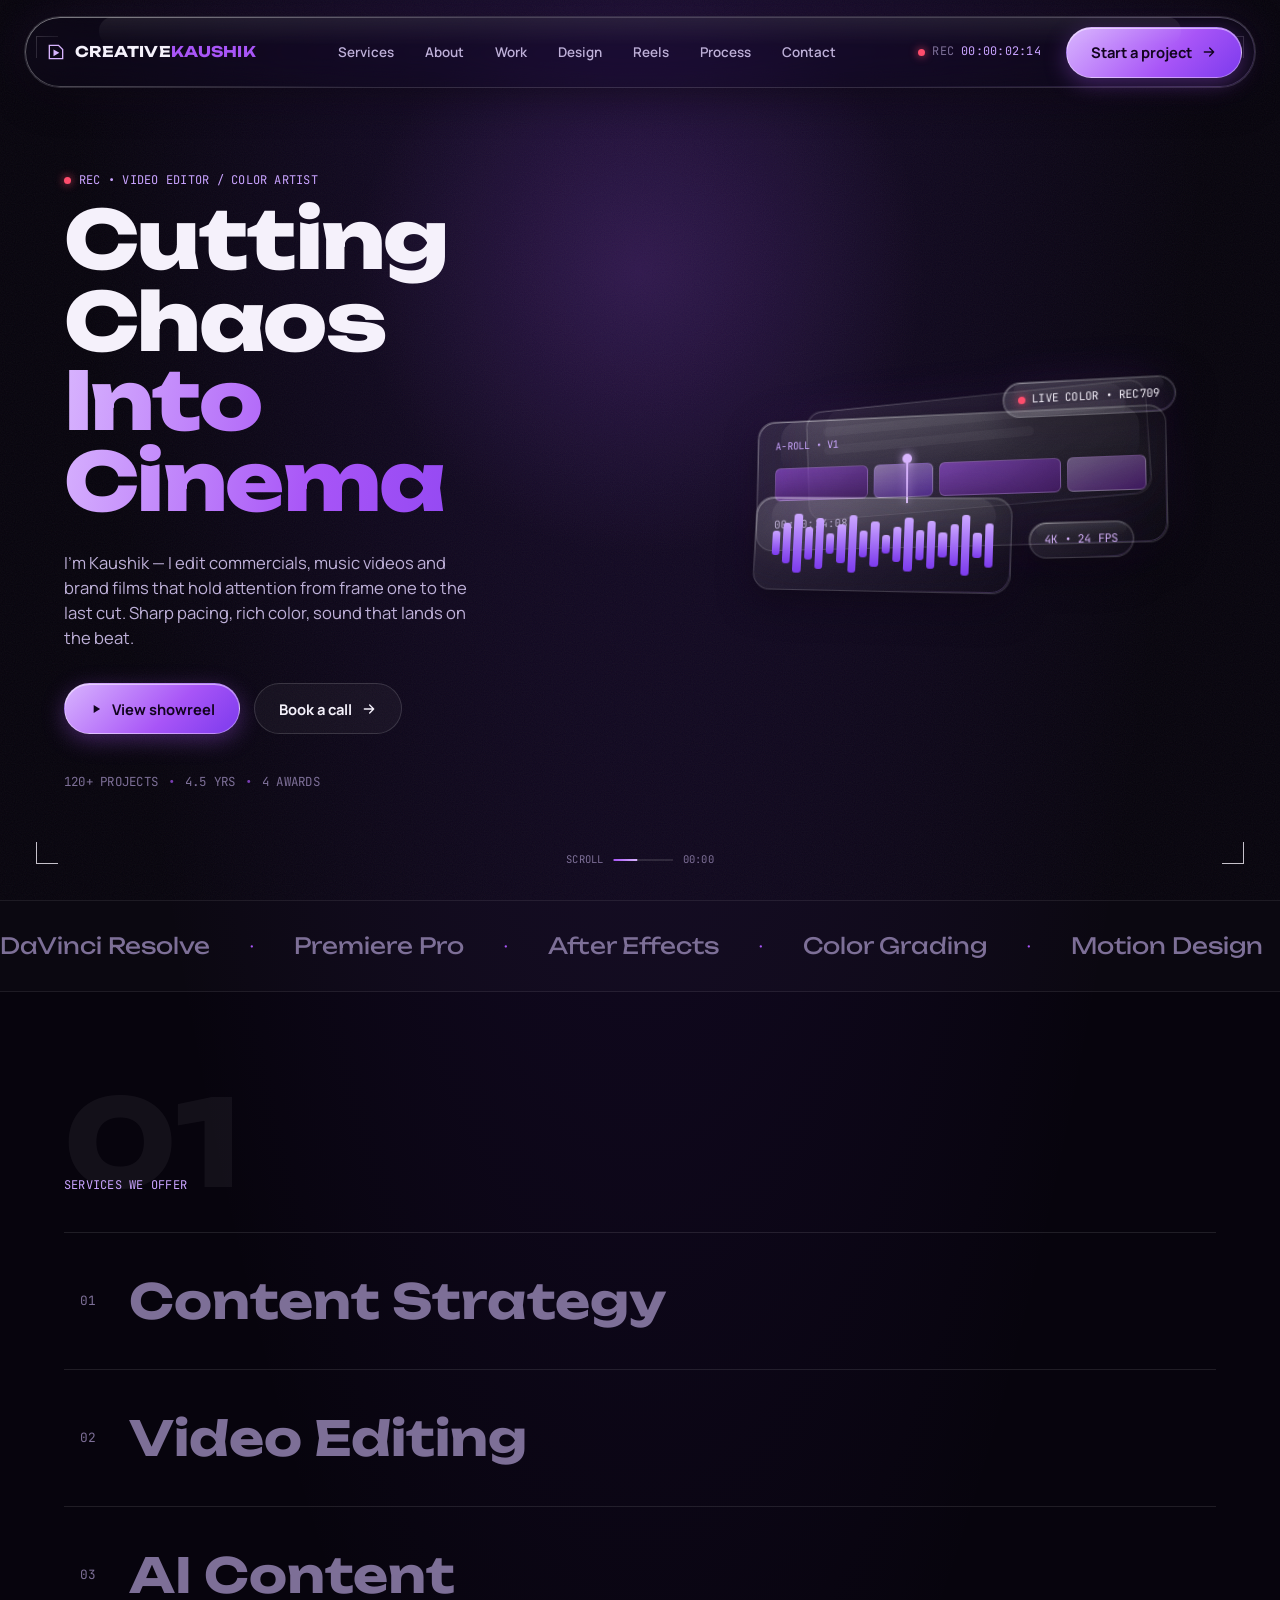
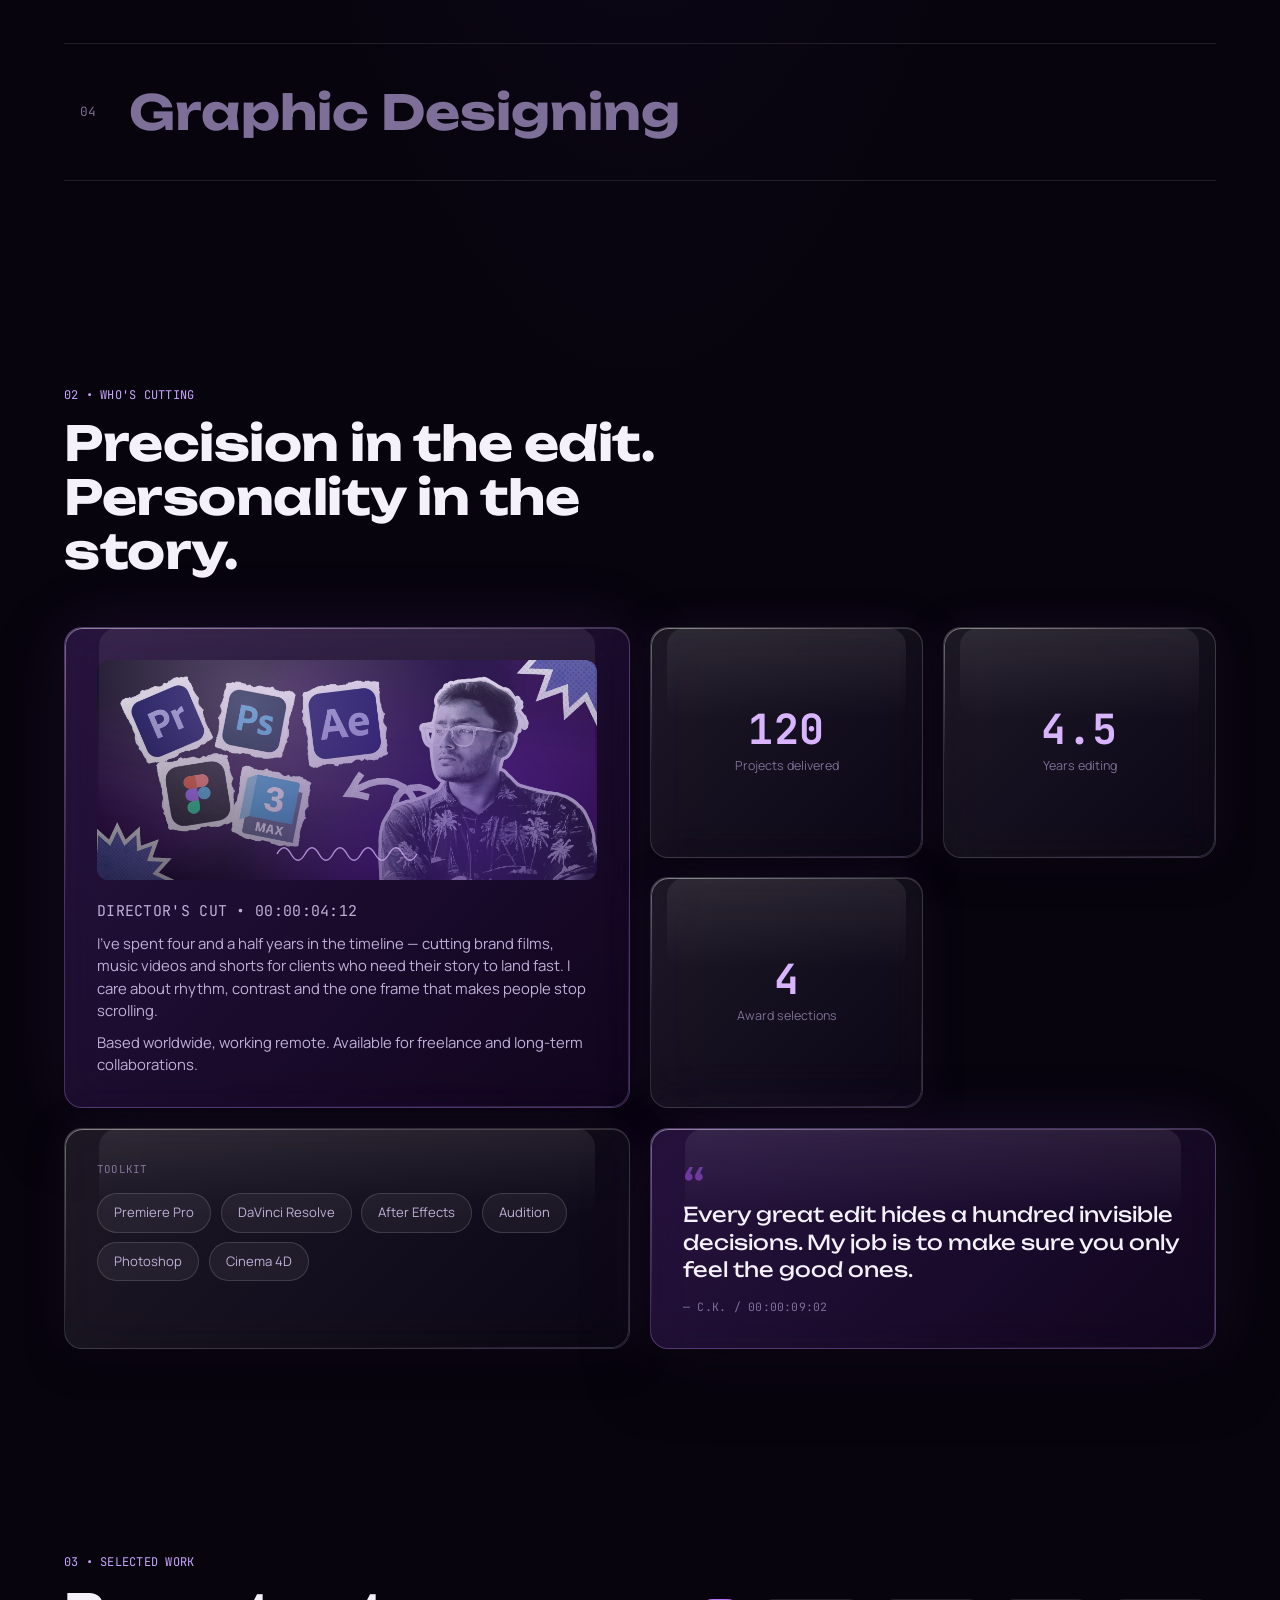
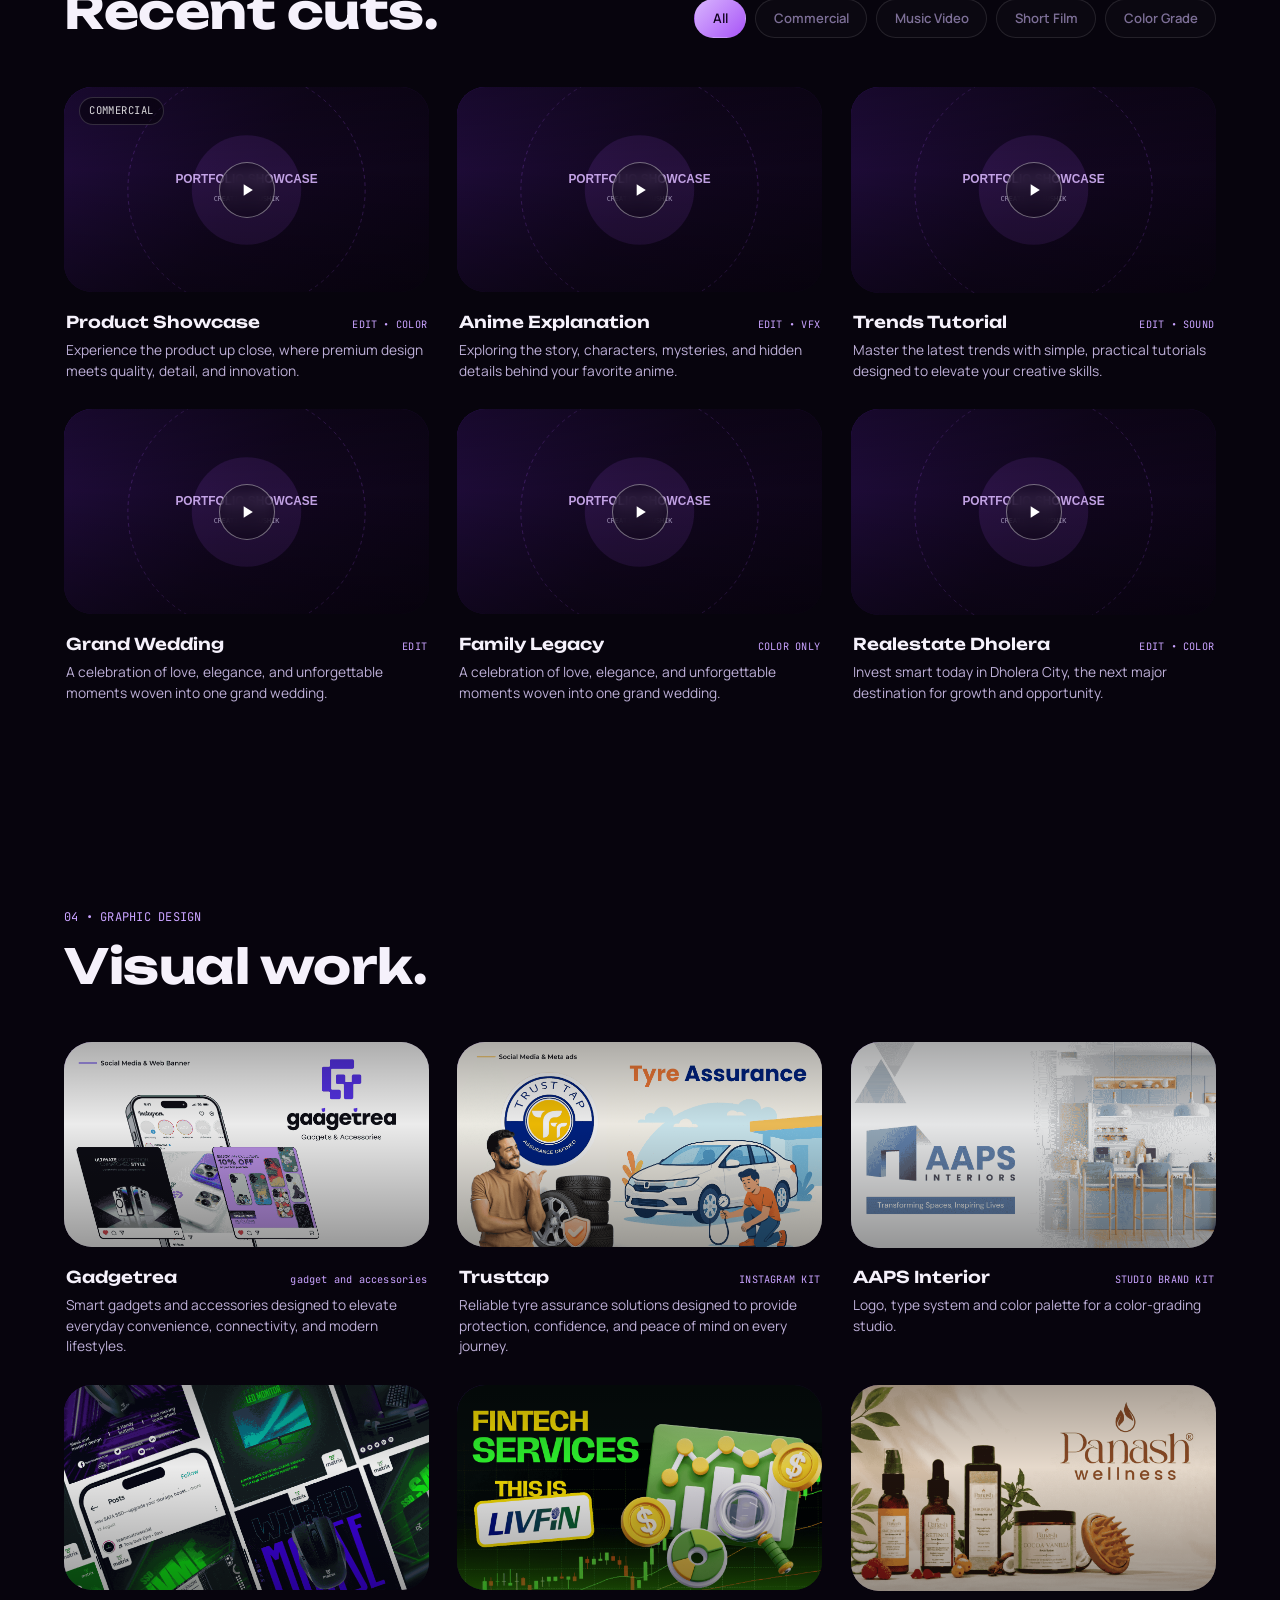
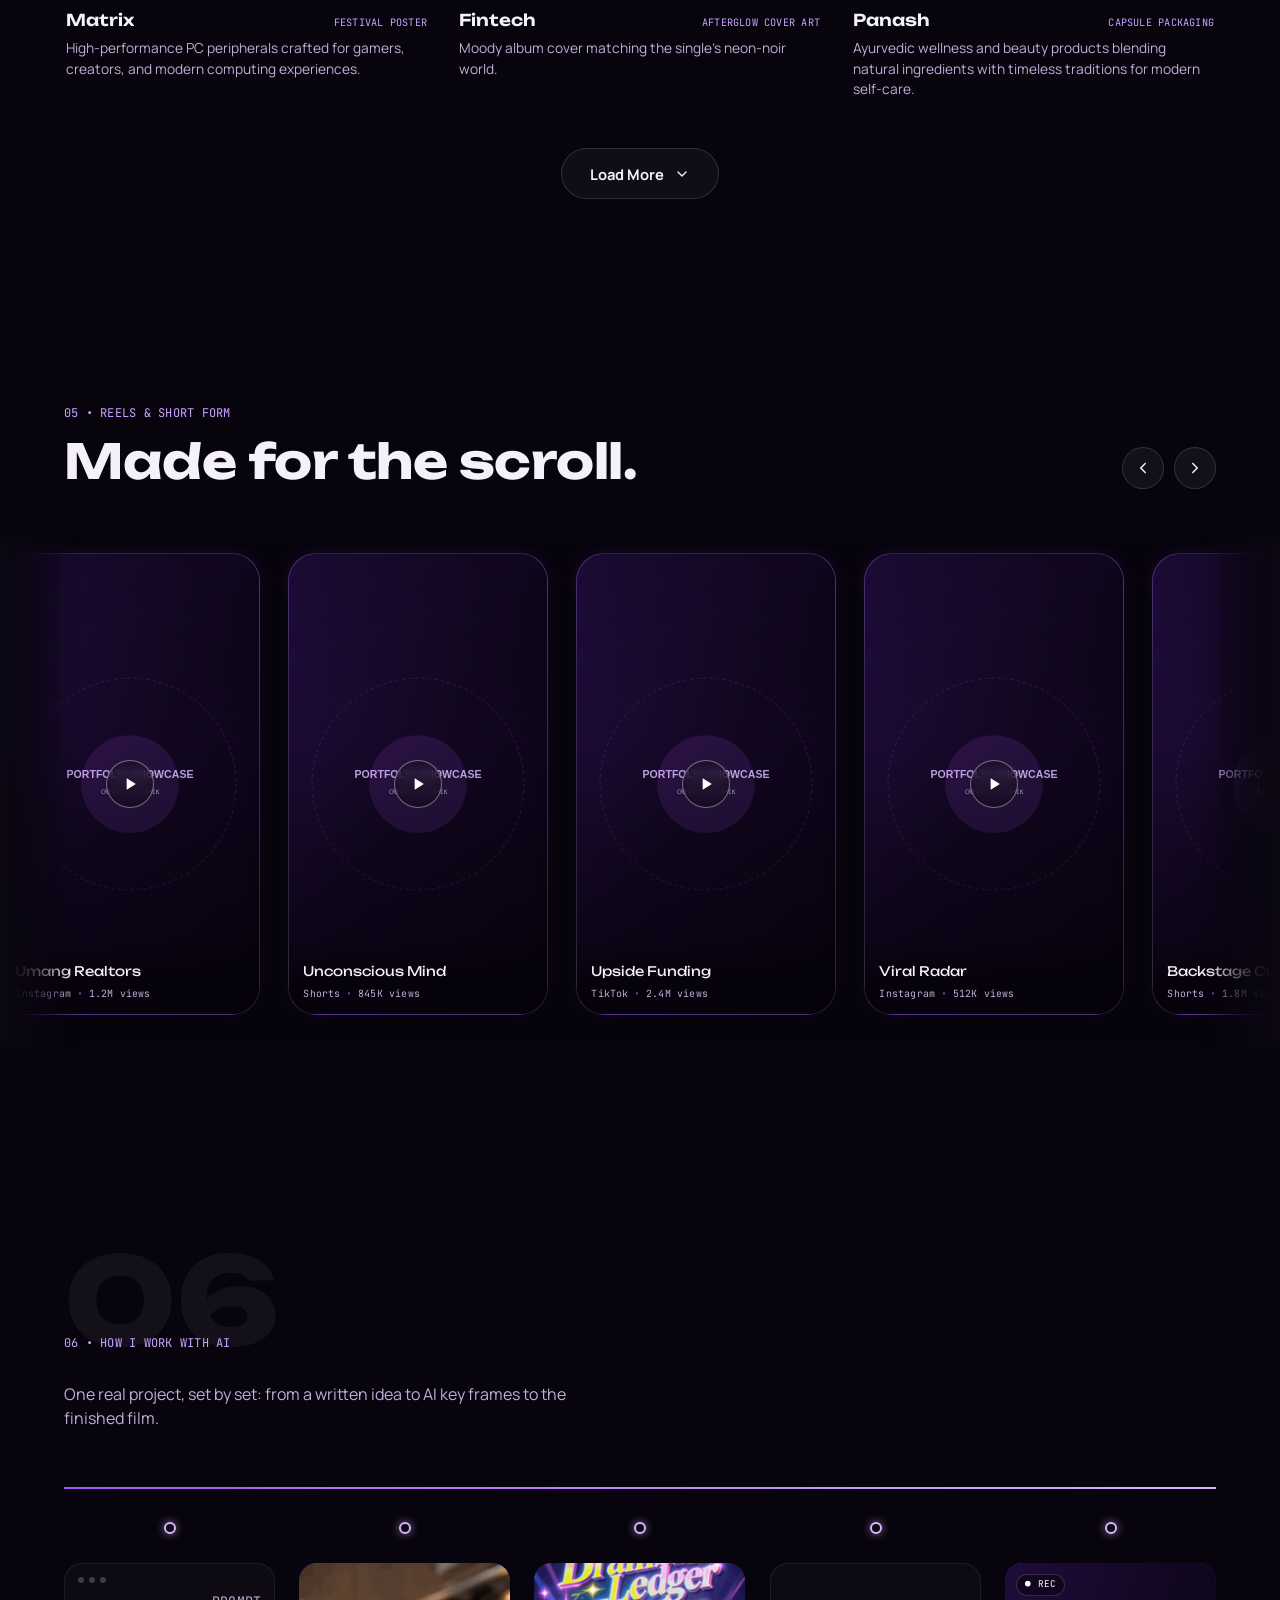
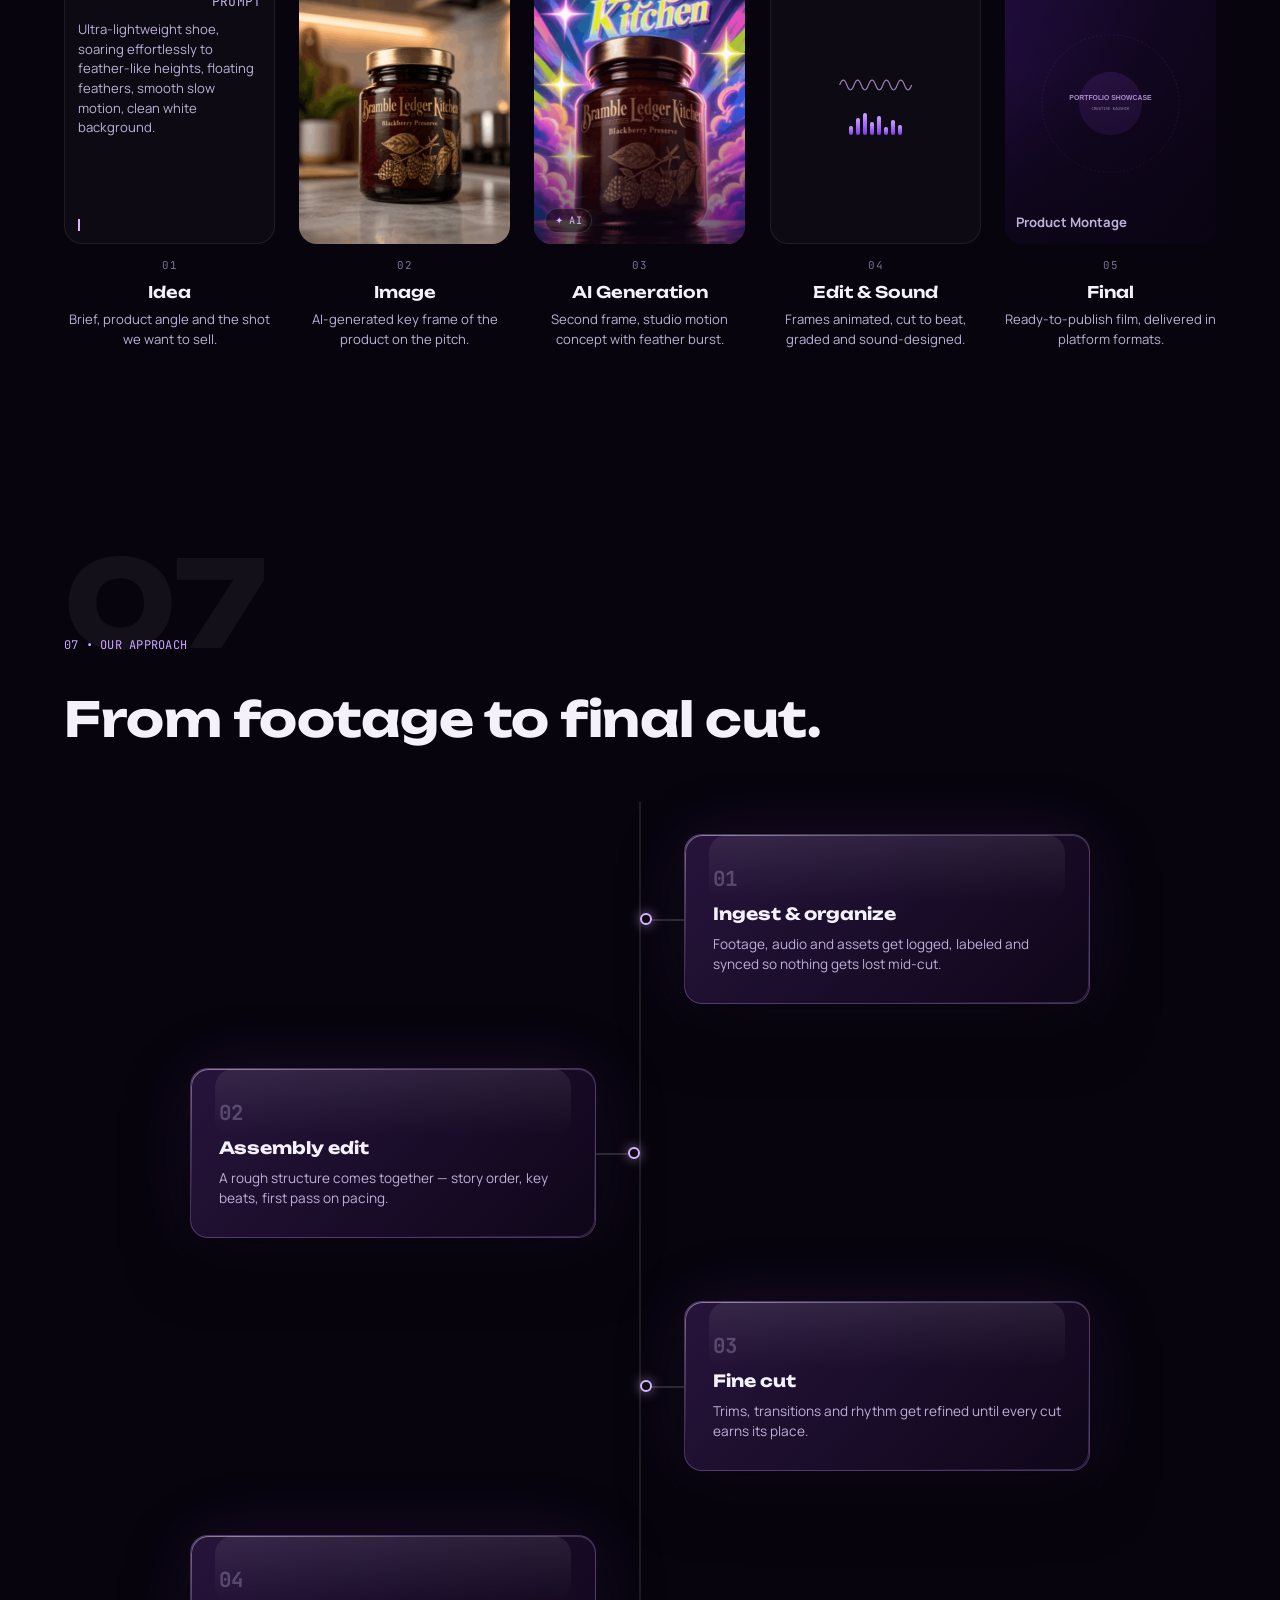
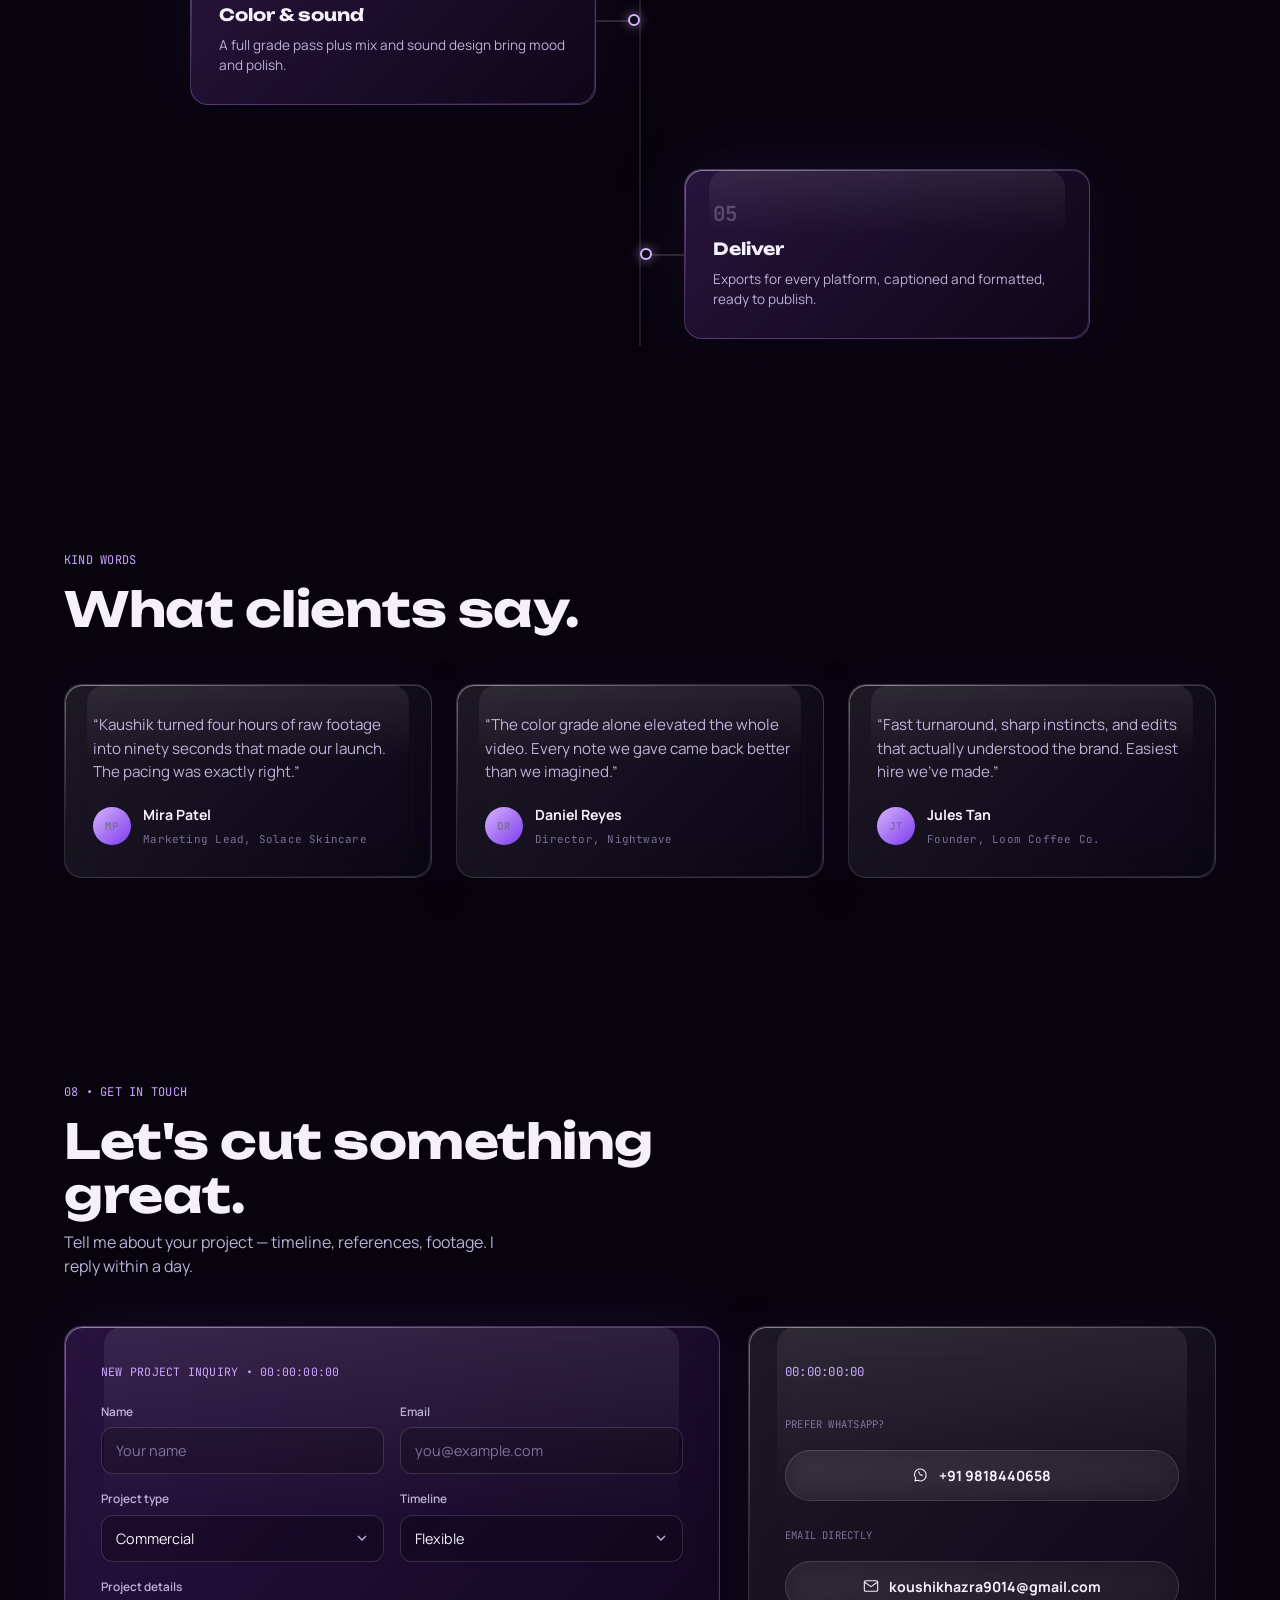
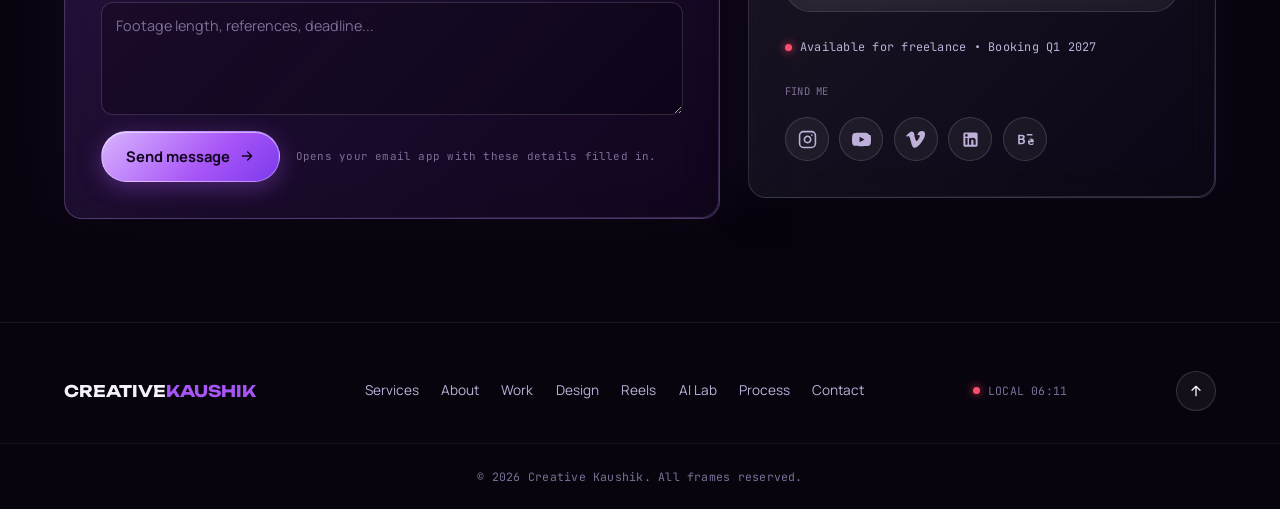
==== index.html @ 12cf66b6 "Update index.html" ====
<!DOCTYPE html>
<html lang="en">
<head>
  <meta charset="utf-8"/>
  <meta content="width=device-width, initial-scale=1.0" name="viewport"/>
  <title>Creative Kaushik — Video Editor &amp; Colorist</title>
  <meta content="Creative Kaushik is a video editor and colorist crafting commercials, music videos, short films and reels with sharp pacing and rich color." name="description"/>
  <link href="https://fonts.googleapis.com" rel="preconnect"/>
  <link crossorigin="" href="https://fonts.gstatic.com" rel="preconnect"/>
  <link href="https://fonts.googleapis.com/css2?family=Unbounded:wght@300;400;600;700;800;900&amp;family=Manrope:wght@400;500;600;700;800&amp;family=JetBrains+Mono:wght@400;500;600;700&amp;display=swap" rel="stylesheet"/>
  <link href="style.css" rel="stylesheet"/>
</head>
<body>
  <!-- ============ PAGE LOADER ============ -->
  <div aria-live="polite" class="page-loader" id="pageLoader">
    <div aria-hidden="true" class="loader-float lf-a"></div>
    <div aria-hidden="true" class="loader-float lf-b"></div>
    <div aria-hidden="true" class="loader-float lf-c"></div>
    <div class="loader-box glass-purple">
      <span class="loader-count mono" id="loaderCount">0</span>
    </div>
    <p class="loader-label mono">LOADING SHOWREEL</p>
  </div>
  <a class="skip-link" href="#main">Skip to content</a>

  <!-- Ambient background layers -->
  <div aria-hidden="true" class="ambient-wrapper">
    <div class="grain-overlay"></div>
    <div class="cursor-glow" id="cursorGlow"></div>
  </div>

  <!-- ============ NAVBAR ============ -->
  <header class="navbar" id="navbar">
    <div class="navbar-inner glass">
      <a aria-label="Creative Kaushik Home" class="nav-brand" href="#home">
        <span aria-hidden="true" class="brand-mark">
          <svg height="20" viewbox="0 0 24 24" width="20">
            <path d="M4 4h11l5 5v11H4z" fill="none" stroke="currentColor" stroke-width="1.6"></path>
            <path d="M9 9l7 4-7 4z" fill="currentColor"></path>
          </svg>
        </span>
        <span class="brand-text">CREATIVE<span class="brand-accent">KAUSHIK</span></span>
      </a>
      <nav aria-label="Primary" class="nav-links">
        <a href="#services">Services</a>
        <a href="#about">About</a>
        <a href="#work">Work</a>
        <a href="#graphic-work">Design</a>
        <a href="#reels">Reels</a>
        <a href="#process">Process</a>
        <a href="#contact">Contact</a>
      </nav>
      <div aria-hidden="true" class="nav-meta mono">
        <span class="rec-dot"></span>
        <span>REC</span>
        <span class="nav-timecode" id="navTimecode">00:00:00:00</span>
      </div>
      <a class="btn btn-primary nav-cta" href="#contact">
        <span>Start a project</span>
        <svg class="btn-arrow" height="16" viewbox="0 0 24 24" width="16">
          <path d="M5 12h14M13 6l6 6-6 6" fill="none" stroke="currentColor" stroke-linecap="round" stroke-linejoin="round" stroke-width="2"></path>
        </svg>
      </a>
      <button aria-controls="navMobile" aria-expanded="false" aria-label="Open menu" class="nav-toggle" id="navToggle">
        <span></span><span></span><span></span>
      </button>
    </div>
    <div class="nav-mobile glass" id="navMobile">
      <a href="#services">Services</a>
      <a href="#about">About</a>
      <a href="#work">Work</a>
      <a href="#graphic-work">Design</a>
      <a href="#reels">Reels</a>
      <a href="#process">Process</a>
      <a href="#contact">Contact</a>
      <a class="btn btn-primary" href="#contact">Start a project
        <svg class="btn-arrow" height="16" viewbox="0 0 24 24" width="16">
          <path d="M5 12h14M13 6l6 6-6 6" fill="none" stroke="currentColor" stroke-linecap="round" stroke-linejoin="round" stroke-width="2"></path>
        </svg>
      </a>
    </div>
  </header>

  <main id="main">
    <!-- ============ HERO ============ -->
    <section class="hero" id="home">
      <div aria-hidden="true" class="hero-bg">
        <div class="blob blob-a"></div>
        <div class="blob blob-b"></div>
        <div class="hero-grid-lines"></div>
      </div>
      <div aria-hidden="true" class="frame-marks">
        <span class="fm fm-tl"></span><span class="fm fm-tr"></span>
        <span class="fm fm-bl"></span><span class="fm fm-br"></span>
      </div>
      <div class="container hero-inner">
        <div class="hero-content">
          <p class="eyebrow mono" data-reveal="fade">
            <span class="rec-dot"></span> REC • VIDEO EDITOR / COLOR ARTIST
          </p>
          <h1 class="hero-title">
            <span class="ht-line" data-parallax="0.15">Cutting Chaos</span>
            <span class="ht-line ht-accent" data-parallax="0.3">Into Cinema</span>
          </h1>
          <p class="hero-sub" data-delay="1" data-reveal="fade-up">
            I'm Kaushik — I edit commercials, music videos and brand films that hold
            attention from frame one to the last cut. Sharp pacing, rich color, sound that lands on the beat.
          </p>
          <div class="hero-actions" data-delay="2" data-reveal="fade-up">
            <button aria-label="Play showreel video preview" class="btn btn-primary" data-youtube="YE7VzlLtp-4" id="heroShowreelBtn">
              <svg class="btn-icon" height="14" viewbox="0 0 24 24" width="14">
                <path d="M8 5v14l11-7z" fill="currentColor"></path>
              </svg>
              <span>View showreel</span>
            </button>
            <a class="btn btn-secondary" href="#contact">
              <span>Book a call</span>
              <svg class="btn-arrow" height="16" viewbox="0 0 24 24" width="16">
                <path d="M5 12h14M13 6l6 6-6 6" fill="none" stroke="currentColor" stroke-linecap="round" stroke-linejoin="round" stroke-width="2"></path>
              </svg>
            </a>
          </div>
          <div class="hero-stats mono" data-delay="3" data-reveal="fade-up">
            <span>120+ PROJECTS</span><span class="dot-sep">•</span>
            <span>4.5 YRS</span><span class="dot-sep">•</span>
            <span>4 AWARDS</span>
          </div>
        </div>
        <div class="hero-visual" data-delay="2" data-reveal="fade">
          <div class="glass-stage" id="glassStage">
            <div class="glass-object" id="glassObject">
              <div class="badge-chip chip-a mono glass">
                <span class="rec-dot"></span> LIVE COLOR • REC709
              </div>
              <div aria-hidden="true" class="timeline-panel panel-back glass">
                <div class="mini-track"></div>
                <div class="mini-track"></div>
              </div>
              <div class="timeline-panel panel-main glass">
                <div class="panel-label mono">A-ROLL • V1</div>
                <div class="clip-track">
                  <span class="clip clip-1"></span>
                  <span class="clip clip-2"></span>
                  <span class="clip clip-3"></span>
                  <span class="clip clip-4"></span>
                </div>
                <div class="playhead" style="left:38%">
                  <span class="playhead-dot"></span>
                </div>
                <div class="panel-timecode mono">00:00:14:08</div>
              </div>
              <div class="waveform-panel glass">
                <div class="wave-row" id="waveRow"></div>
              </div>
              <div class="badge-chip chip-b mono glass">4K • 24 FPS</div>
            </div>
          </div>
        </div>
      </div>
      <div class="hero-scroll-cue mono">
        <span>SCROLL</span>
        <span class="scroll-line"><span class="scroll-line-fill"></span></span>
        <span id="scrollTimecode">00:00</span>
      </div>
    </section>

    <!-- ============ MARQUEE ============ -->
    <section aria-label="Tools and skills" class="marquee">
      <div class="marquee-track">
        <div aria-hidden="false" class="marquee-group">
          <span>DaVinci Resolve</span><span class="m-dot">•</span>
          <span>Premiere Pro</span><span class="m-dot">•</span>
          <span>After Effects</span><span class="m-dot">•</span>
          <span>Color Grading</span><span class="m-dot">•</span>
          <span>Motion Design</span><span class="m-dot">•</span>
          <span>Sound Design</span><span class="m-dot">•</span>
          <span>Audition</span><span class="m-dot">•</span>
        </div>
        <div aria-hidden="true" class="marquee-group">
          <span>DaVinci Resolve</span><span class="m-dot">•</span>
          <span>Premiere Pro</span><span class="m-dot">•</span>
          <span>After Effects</span><span class="m-dot">•</span>
          <span>Color Grading</span><span class="m-dot">•</span>
          <span>Motion Design</span><span class="m-dot">•</span>
          <span>Sound Design</span><span class="m-dot">•</span>
          <span>Audition</span><span class="m-dot">•</span>
        </div>
      </div>
    </section>

    <!-- ============ SERVICES ============ -->
    <section class="services" id="services">
      <div class="container">
        <div class="services-head">
          <span aria-hidden="true" class="section-bignum">01</span>
          <p class="eyebrow mono" data-reveal="fade">SERVICES WE OFFER</p>
        </div>
        <div class="services-list" id="servicesList">
          <div class="service-row" data-reveal="fade-up">
            <button aria-expanded="false" class="service-row-top">
              <span class="service-idx mono">01</span>
              <h3 class="service-title">Content Strategy</h3>
              <span aria-hidden="true" class="service-dot"></span>
            </button>
            <div class="service-row-body">
              <div class="service-row-body-inner">
                <div class="service-tags">
                  <span class="chip">Scripting</span>
                  <span class="chip">Storyboarding</span>
                  <span class="chip">Platform Planning</span>
                </div>
              </div>
            </div>
          </div>
          <div class="service-row" data-delay="1" data-reveal="fade-up">
            <button aria-expanded="true" class="service-row-top">
              <span class="service-idx mono">02</span>
              <h3 class="service-title">Video Editing</h3>
              <span aria-hidden="true" class="service-dot"></span>
            </button>
            <div class="service-row-body">
              <div class="service-row-body-inner">
                <div class="service-tags">
                  <span class="chip">Shorts &amp; Reels</span>
                  <span class="chip">Long Form</span>
                  <span class="chip">Podcasts</span>
                </div>
              </div>
            </div>
          </div>
          <div class="service-row" data-delay="2" data-reveal="fade-up">
            <button aria-expanded="false" class="service-row-top">
              <span class="service-idx mono">03</span>
              <h3 class="service-title">AI Content</h3>
              <span aria-hidden="true" class="service-dot"></span>
            </button>
            <div class="service-row-body">
              <div class="service-row-body-inner">
                <div class="service-tags">
                  <span class="chip">Script to Video</span>
                  <span class="chip">AI Avatars</span>
                  <span class="chip">Voice Cloning</span>
                </div>
              </div>
            </div>
          </div>
          <div class="service-row" data-delay="3" data-reveal="fade-up">
            <button aria-expanded="false" class="service-row-top">
              <span class="service-idx mono">04</span>
              <h3 class="service-title">Graphic Designing</h3>
              <span aria-hidden="true" class="service-dot"></span>
            </button>
            <div class="service-row-body">
              <div class="service-row-body-inner">
                <div class="service-tags">
                  <span class="chip">Thumbnails</span>
                  <span class="chip">Social Posts</span>
                  <span class="chip">Brand Kits</span>
                </div>
              </div>
            </div>
          </div>
        </div>
      </div>
    </section>

    <!-- ============ ABOUT / BENTO ============ -->
    <section class="about" id="about">
      <div class="container">
        <div class="section-head">
          <p class="eyebrow mono" data-reveal="fade">02 • WHO'S CUTTING</p>
          <h2 class="section-title" data-reveal="fade-up">Precision in the edit.<br/>Personality in the story.</h2>
        </div>
        <div class="bento-grid">
          <div class="bento-card bento-bio glass-purple" data-reveal="fade-up">
            <div aria-hidden="true" class="bio-portrait">
              <div class="bio-portrait-mask"></div>
              <img alt="Kaushik portrait" class="bio-photo" loading="lazy" src="Assets/Ai/profile.JPG"/>
              <svg aria-hidden="true" class="wave-deco" viewbox="0 0 200 40">
                <path d="M0 20 Q 10 2 20 20 T 40 20 T 60 20 T 80 20 T 100 20 T 120 20 T 140 20 T 160 20 T 180 20 T 200 20" fill="none" stroke="currentColor" stroke-width="2"></path>
              </svg>
            </div>
            <div class="bio-text">
              <p class="bio-kicker mono">DIRECTOR'S CUT • 00:00:04:12</p>
              <p>I've spent four and a half years in the timeline — cutting brand films, music
                videos and shorts for clients who need their story to land fast. I care
                about rhythm, contrast and the one frame that makes people stop scrolling.</p>
              <p>Based worldwide, working remote. Available for freelance and long-term collaborations.</p>
            </div>
          </div>
          <div class="bento-card bento-stat glass" data-delay="1" data-reveal="fade-up">
            <span class="stat-num mono" data-count="120">0</span>
            <span class="stat-label">Projects delivered</span>
          </div>
          <div class="bento-card bento-stat glass" data-delay="2" data-reveal="fade-up">
            <span class="stat-num mono" data-count="4.5">0</span>
            <span class="stat-label">Years editing</span>
          </div>
          <div class="bento-card bento-stat glass" data-delay="3" data-reveal="fade-up">
            <span class="stat-num mono" data-count="4">0</span>
            <span class="stat-label">Award selections</span>
          </div>
          <div class="bento-card bento-tools glass" data-delay="1" data-reveal="fade-up">
            <p class="bento-label mono">TOOLKIT</p>
            <div class="tool-chips">
              <span class="chip">Premiere Pro</span>
              <span class="chip">DaVinci Resolve</span>
              <span class="chip">After Effects</span>
              <span class="chip">Audition</span>
              <span class="chip">Photoshop</span>
              <span class="chip">Cinema 4D</span>
            </div>
          </div>
          <div class="bento-card bento-quote glass-purple" data-delay="2" data-reveal="fade-up">
            <p aria-hidden="true" class="quote-mark">“</p>
            <p class="quote-text">Every great edit hides a hundred invisible decisions. My job is to make sure you only feel the good ones.</p>
            <p class="quote-tc mono">— C.K. / 00:00:09:02</p>
          </div>
        </div>
      </div>
    </section>

    <!-- ============ PORTFOLIO (VIDEO) ============ -->
    <section class="portfolio" id="work">
      <div class="container">
        <div class="section-head section-head-row">
          <div>
            <p class="eyebrow mono" data-reveal="fade">03 • SELECTED WORK</p>
            <h2 class="section-title" data-reveal="fade-up">Recent cuts.</h2>
          </div>
          <div aria-label="Filter projects" class="portfolio-filters" data-reveal="fade" role="tablist">
            <button aria-selected="true" class="filter-btn is-active" data-filter="all" role="tab">All</button>
            <button aria-selected="false" class="filter-btn" data-filter="commercial" role="tab">Commercial</button>
            <button aria-selected="false" class="filter-btn" data-filter="music-video" role="tab">Music Video</button>
            <button aria-selected="false" class="filter-btn" data-filter="short-film" role="tab">Short Film</button>
            <button aria-selected="false" class="filter-btn" data-filter="color" role="tab">Color Grade</button>
          </div>
        </div>
        <div class="portfolio-grid" id="portfolioGrid">
          <article class="project-card" data-category="commercial" data-reveal="fade-up">
            <div class="project-thumb" data-youtube="pauwWXCqarE">
              <img alt="Solace Skincare commercial thumbnail" class="thumb-poster" loading="lazy" src="https://i.ytimg.com/vi/pauwWXCqarE/maxresdefault.jpg"/>
              <span class="thumb-tag mono">COMMERCIAL</span>
              <button aria-label="Play Solace Skincare preview" class="project-play">
                <svg class="icon-play" height="20" viewbox="0 0 24 24" width="20"><path d="M8 5v14l11-7z" fill="currentColor"></path></svg>
              </button>
            </div>
            <div class="project-info">
              <div class="pi-top">
                <h3>Product Showcase</h3>
                <span class="pi-role mono">EDIT • COLOR</span>
              </div>
              <p>Experience the product up close, where premium design meets quality, detail, and innovation.</p>
            </div>
          </article>
          <article class="project-card" data-category="music-video" data-delay="1" data-reveal="fade-up">
            <div class="project-thumb" data-youtube="QA-SMMuNlko">
              <img alt="Nightwave Afterglow music video thumbnail" class="thumb-poster" loading="lazy" src="https://i.ytimg.com/vi/QA-SMMuNlko/maxresdefault.jpg"/>
              <button aria-label="Play Nightwave Afterglow preview" class="project-play">
                <svg class="icon-play" height="20" viewbox="0 0 24 24" width="20"><path d="M8 5v14l11-7z" fill="currentColor"></path></svg>
              </button>
            </div>
            <div class="project-info">
              <div class="pi-top">
                <h3>Anime Explanation</h3>
                <span class="pi-role mono">EDIT • VFX</span>
              </div>
              <p>Exploring the story, characters, mysteries, and hidden details behind your favorite anime.</p>
            </div>
          </article>
          <article class="project-card" data-category="short-film" data-delay="2" data-reveal="fade-up">
            <div class="project-thumb" data-youtube="f5p0njz1Bg0">
              <img alt="Echoes short film preview thumbnail" class="thumb-poster" loading="lazy" src="https://i.ytimg.com/vi/f5p0njz1Bg0/maxresdefault.jpg"/>
              <button aria-label="Play Echoes short film preview" class="project-play">
                <svg class="icon-play" height="20" viewbox="0 0 24 24" width="20"><path d="M8 5v14l11-7z" fill="currentColor"></path></svg>
              </button>
            </div>
            <div class="project-info">
              <div class="pi-top">
                <h3>Trends Tutorial</h3>
                <span class="pi-role mono">EDIT • SOUND</span>
              </div>
              <p>Master the latest trends with simple, practical tutorials designed to elevate your creative skills.</p>
            </div>
          </article>
          <article class="project-card" data-category="commercial" data-reveal="fade-up">
            <div class="project-thumb" data-youtube="pQTqC_kCO2Q">
              <img alt="Loom Coffee Co. commercial thumbnail" class="thumb-poster" loading="lazy" src="https://i.ytimg.com/vi/pQTqC_kCO2Q/maxresdefault.jpg"/>
              <button aria-label="Play Loom Coffee Co. preview" class="project-play">
                <svg class="icon-play" height="20" viewbox="0 0 24 24" width="20"><path d="M8 5v14l11-7z" fill="currentColor"></path></svg>
              </button>
            </div>
            <div class="project-info">
              <div class="pi-top">
                <h3>Grand Wedding</h3>
                <span class="pi-role mono">EDIT</span>
              </div>
              <p>A celebration of love, elegance, and unforgettable moments woven into one grand wedding.</p>
            </div>
          </article>
          <article class="project-card" data-category="color" data-delay="1" data-reveal="fade-up">
            <div class="project-thumb" data-youtube="ikXYq42M68k">
              <img alt="Lumen Grade Reel thumbnail" class="thumb-poster" loading="lazy" src="https://i.ytimg.com/vi/ikXYq42M68k/maxresdefault.jpg"/>
              <button aria-label="Play Lumen color reel preview" class="project-play">
                <svg class="icon-play" height="20" viewbox="0 0 24 24" width="20"><path d="M8 5v14l11-7z" fill="currentColor"></path></svg>
              </button>
            </div>
            <div class="project-info">
              <div class="pi-top">
                <h3>Family Legacy</h3>
                <span class="pi-role mono">COLOR ONLY</span>
              </div>
              <p>A celebration of love, elegance, and unforgettable moments woven into one grand wedding.</p>
            </div>
          </article>
          <article class="project-card" data-category="music-video" data-delay="2" data-reveal="fade-up">
            <div class="project-thumb" data-youtube="OWrvf92eZlA">
              <img alt="Verve Athletics campaign preview thumbnail" class="thumb-poster" loading="lazy" src="https://i.ytimg.com/vi/OWrvf92eZlA/maxresdefault.jpg"/>
              <button aria-label="Play Verve Athletics campaign preview" class="project-play">
                <svg class="icon-play" height="20" viewbox="0 0 24 24" width="20"><path d="M8 5v14l11-7z" fill="currentColor"></path></svg>
              </button>
            </div>
            <div class="project-info">
              <div class="pi-top">
                <h3>Realestate Dholera</h3>
                <span class="pi-role mono">EDIT • COLOR</span>
              </div>
              <p>Invest smart today in Dholera City, the next major destination for growth and opportunity.</p>
            </div>
          </article>
        </div>
        <p class="portfolio-empty mono" hidden="" id="portfolioEmpty">No cuts in this category yet.</p>
      </div>
    </section>

    <!-- ============ GRAPHIC DESIGN WORK (VISUAL WORK) ============ -->
    <!-- Direct linked pages for each project instead of pop-up -->
    <section class="portfolio graphic-work" id="graphic-work">
      <div class="container">
        <div class="section-head">
          <p class="eyebrow mono" data-reveal="fade">04 • GRAPHIC DESIGN</p>
          <h2 class="section-title" data-reveal="fade-up">Visual work.</h2>
        </div>
        <div class="portfolio-grid" id="graphicGrid">
          <!-- Card 1: Gadgetrea -->
          <article class="project-card graphic-card" data-reveal="fade-up">
            <a aria-label="View project Gadgetrea" class="project-thumb" href="project-gadgetrea.html">
              <img alt="Gadgetrea thumbnails" class="thumb-poster" loading="lazy" src="Assets/gadgetria/Frame 27.png"/>
              <span aria-hidden="true" class="graphic-view mono">View project
                <svg height="13" viewbox="0 0 24 24" width="13">
                  <path d="M5 12h14M13 6l6 6-6 6" fill="none" stroke="currentColor" stroke-linecap="round" stroke-linejoin="round" stroke-width="2"></path>
                </svg>
              </span>
            </a>
            <div class="project-info">
              <div class="pi-top">
                <h3><a href="project-gadgetrea.html">Gadgetrea</a></h3>
                <span class="pi-role mono">gadget and accessories</span>
              </div>
              <p>Smart gadgets and accessories designed to elevate everyday convenience, connectivity, and modern lifestyles.</p>
            </div>
          </article>

          <!-- Card 2: Trusttap -->
          <article class="project-card graphic-card" data-delay="1" data-reveal="fade-up">
            <a aria-label="View project Trusttap" class="project-thumb" href="project-trusttap.html">
              <img alt="Trusttap Instagram kit" class="thumb-poster" loading="lazy" src="Assets/Trustap/Frame 46.png"/>
              <span aria-hidden="true" class="graphic-view mono">View project
                <svg height="13" viewbox="0 0 24 24" width="13">
                  <path d="M5 12h14M13 6l6 6-6 6" fill="none" stroke="currentColor" stroke-linecap="round" stroke-linejoin="round" stroke-width="2"></path>
                </svg>
              </span>
            </a>
            <div class="project-info">
              <div class="pi-top">
                <h3><a href="project-trusttap.html">Trusttap</a></h3>
                <span class="pi-role mono">INSTAGRAM KIT</span>
              </div>
              <p>Reliable tyre assurance solutions designed to provide protection, confidence, and peace of mind on every journey.</p>
            </div>
          </article>

          <!-- Card 3: Lumen -->
          <article class="project-card graphic-card" data-delay="2" data-reveal="fade-up">
            <a aria-label="View project Lumen" class="project-thumb" href="project-lumen.html">
              <img alt="Lumen brand kit" class="thumb-poster" loading="lazy" src="Assets/AAPS Interior/Frame 80.png"/>
              <!-- <span class="thumb-tag mono">BRAND KIT</span> -->
              <span aria-hidden="true" class="graphic-view mono">View project
                <svg height="13" viewbox="0 0 24 24" width="13">
                  <path d="M5 12h14M13 6l6 6-6 6" fill="none" stroke="currentColor" stroke-linecap="round" stroke-linejoin="round" stroke-width="2"></path>
                </svg>
              </span>
            </a>
            <div class="project-info">
              <div class="pi-top">
                <h3><a href="project-lumen.html">AAPS Interior</a></h3>
                <span class="pi-role mono">STUDIO BRAND KIT</span>
              </div>
              <p>Logo, type system and color palette for a color-grading studio.</p>
            </div>
          </article>

          <!-- Card 4: Echoes -->
          <article class="project-card graphic-card" data-reveal="fade-up">
            <a aria-label="View project Echoes" class="project-thumb" href="project-echoes.html">
              <img alt="Echoes festival poster" class="thumb-poster" loading="lazy" src="Assets/Matrix/Frame 85.png"/>
              <!-- <span class="thumb-tag mono">POSTER</span> -->
              <span aria-hidden="true" class="graphic-view mono">View project
                <svg height="13" viewbox="0 0 24 24" width="13">
                  <path d="M5 12h14M13 6l6 6-6 6" fill="none" stroke="currentColor" stroke-linecap="round" stroke-linejoin="round" stroke-width="2"></path>
                </svg>
              </span>
            </a>
            <div class="project-info">
              <div class="pi-top">
                <h3><a href="project-echoes.html">Matrix</a></h3>
                <span class="pi-role mono">FESTIVAL POSTER</span>
              </div>
              <p>High-performance PC peripherals crafted for gamers, creators, and modern computing experiences.</p>
            </div>
          </article>

          <!-- Card 5: Nightwave -->
          <article class="project-card graphic-card" data-delay="1" data-reveal="fade-up">
            <a aria-label="View project Nightwave" class="project-thumb" href="project-nightwave.html">
              <img alt="Nightwave album cover" class="thumb-poster" loading="lazy" src="Assets\Livfin\Thumb.png"/>
              <!-- <span class="thumb-tag mono">COVER ART</span> -->
              <span aria-hidden="true" class="graphic-view mono">View project
                <svg height="13" viewbox="0 0 24 24" width="13">
                  <path d="M5 12h14M13 6l6 6-6 6" fill="none" stroke="currentColor" stroke-linecap="round" stroke-linejoin="round" stroke-width="2"></path>
                </svg>
              </span>
            </a>
            <div class="project-info">
              <div class="pi-top">
                <h3><a href="project-nightwave.html">Fintech</a></h3>
                <span class="pi-role mono">AFTERGLOW COVER ART</span>
              </div>
              <p>Moody album cover matching the single's neon-noir world.</p>
            </div>
          </article>

          <!-- Card 6: Aurora Beauty -->
          <article class="project-card graphic-card" data-delay="2" data-reveal="fade-up">
            <a aria-label="View project Aurora Beauty" class="project-thumb" href="project-aurora-beauty.html">
              <img alt="Aurora Beauty packaging" class="thumb-poster" loading="lazy" src="Assets\Panash\Thumb.png"/>
              <!-- <span class="thumb-tag mono">PACKAGING</span> -->
              <span aria-hidden="true" class="graphic-view mono">View project
                <svg height="13" viewbox="0 0 24 24" width="13">
                  <path d="M5 12h14M13 6l6 6-6 6" fill="none" stroke="currentColor" stroke-linecap="round" stroke-linejoin="round" stroke-width="2"></path>
                </svg>
              </span>
            </a>
            <div class="project-info">
              <div class="pi-top">
                <h3><a href="project-aurora-beauty.html">Panash</a></h3>
                <span class="pi-role mono">CAPSULE PACKAGING</span>
              </div>
              <p>Ayurvedic wellness and beauty products blending natural ingredients with timeless traditions for modern self-care.</p>
            </div>
          </article>

          <!-- Extras for load-more -->
          <article class="project-card graphic-card is-hidden-extra" data-reveal="fade-up">
            <a aria-label="View project Verve Athletics" class="project-thumb" href="project-verve-athletics.html">
              <img alt="Verve Athletics thumbnails" class="thumb-poster" loading="lazy" src="Assets\Erise\thumb.png"/>
              <!-- <span class="thumb-tag mono">THUMBNAIL</span> -->
              <span aria-hidden="true" class="graphic-view mono">View project
                <svg height="13" viewbox="0 0 24 24" width="13">
                  <path d="M5 12h14M13 6l6 6-6 6" fill="none" stroke="currentColor" stroke-linecap="round" stroke-linejoin="round" stroke-width="2"></path>
                </svg>
              </span>
            </a>
            <div class="project-info">
              <div class="pi-top">
                <h3><a href="project-verve-athletics.html">Stall Brandings</a></h3>
                <!-- <span class="pi-role mono">LAUNCH DAY THUMBNAILS</span> -->
              </div>
              <p>Eye-catching exhibition graphics, posters, and booth materials designed to create impactful brand experiences.</p>
            </div>
          </article>
          <article class="project-card graphic-card is-hidden-extra" data-reveal="fade-up">
            <a aria-label="View project Aurora Beauty Carousel" class="project-thumb" href="project-aurora-carousel.html">
              <img alt="Aurora Beauty carousel" class="thumb-poster" loading="lazy" src="Assets\Thumbnails\Thumb.png"/>
              <!-- <span class="thumb-tag mono">SOCIAL POST</span> -->
              <span aria-hidden="true" class="graphic-view mono">View project
                <svg height="13" viewbox="0 0 24 24" width="13">
                  <path d="M5 12h14M13 6l6 6-6 6" fill="none" stroke="currentColor" stroke-linecap="round" stroke-linejoin="round" stroke-width="2"></path>
                </svg>
              </span>
            </a>
            <div class="project-info">
              <div class="pi-top">
                <h3><a href="project-aurora-carousel.html">Thumbnails</a></h3>
                <span class="pi-role mono">STORY &amp; CAROUSEL SET</span>
              </div>
              <p>High-impact YouTube thumbnails designed to capture attention, spark curiosity, and maximize viewer clicks.</p>
            </div>
          </article>
          <article class="project-card graphic-card is-hidden-extra" data-reveal="fade-up">
            <a aria-label="View project Orbit Studio" class="project-thumb" href="project-orbit-studio.html">
              <img alt="Orbit Studio system" class="thumb-poster" loading="lazy" src="Assets\Typography\thumb.png"/>
              <!-- <span class="thumb-tag mono">BRAND KIT</span> -->
              <span aria-hidden="true" class="graphic-view mono">View project
                <svg height="13" viewbox="0 0 24 24" width="13">
                  <path d="M5 12h14M13 6l6 6-6 6" fill="none" stroke="currentColor" stroke-linecap="round" stroke-linejoin="round" stroke-width="2"></path>
                </svg>
              </span>
            </a>
            <div class="project-info">
              <div class="pi-top">
                <h3><a href="project-orbit-studio.html">Typography</a></h3>
                <!-- <span class="pi-role mono">PODCAST BRAND SYSTEM</span> -->
              </div>
              <p>Creative typography compositions that transform words into expressive, visually engaging, and memorable design experiences.</p>
            </div>
          </article>
          <article class="project-card graphic-card is-hidden-extra" data-reveal="fade-up">
            <a aria-label="View project Nomad Coffee" class="project-thumb" href="project-nomad-coffee.html">
              <img alt="Nomad Coffee menu" class="thumb-poster" loading="lazy" src="Assets\Booth\thumb.png"/>
              <!-- <span class="thumb-tag mono">POSTER</span> -->
              <span aria-hidden="true" class="graphic-view mono">View project
                <svg height="13" viewbox="0 0 24 24" width="13">
                  <path d="M5 12h14M13 6l6 6-6 6" fill="none" stroke="currentColor" stroke-linecap="round" stroke-linejoin="round" stroke-width="2"></path>
                </svg>
              </span>
            </a>
            <div class="project-info">
              <div class="pi-top">
                <h3><a href="project-nomad-coffee.html">Booth Model Design</a></h3>
                <span class="pi-role mono">MENU &amp; SIGNAGE</span>
              </div>
              <p>Immersive 3D exhibition booth designs modeled in 3ds Max, combining functionality, branding, and visual impact.
</p>
            </div>
          </article>
          <article class="project-card graphic-card is-hidden-extra" data-reveal="fade-up">
            <a aria-label="View project Orbit Studio Season 2" class="project-thumb" href="project-orbit-season2.html">
              <img alt="Orbit Studio cover art" class="thumb-poster" loading="lazy" src="Assets\Umang\Thumb.png"/>
              <!-- <span class="thumb-tag mono">COVER ART</span> -->
              <span aria-hidden="true" class="graphic-view mono">View project
                <svg height="13" viewbox="0 0 24 24" width="13">
                  <path d="M5 12h14M13 6l6 6-6 6" fill="none" stroke="currentColor" stroke-linecap="round" stroke-linejoin="round" stroke-width="2"></path>
                </svg>
              </span>
            </a>
            <div class="project-info">
              <div class="pi-top">
                <h3><a href="project-orbit-season2.html">Umang Living</a></h3>
                <span class="pi-role mono">SEASON 2 COVER ART</span>
              </div>
              <p>Thoughtful senior living experiences designed around comfort, community, independence, and a fulfilling lifestyle.</p>
            </div>
          </article>
          <article class="project-card graphic-card is-hidden-extra" data-reveal="fade-up">
            <a aria-label="View project Solace Skincare Gift Set" class="project-thumb" href="project-solace-giftset.html">
              <img alt="Gift set packaging" class="thumb-poster" loading="lazy" src="Assets\Invitations\Thumb.png"/>
              <!-- <span class="thumb-tag mono">PACKAGING</span> -->
              <span aria-hidden="true" class="graphic-view mono">View project
                <svg height="13" viewbox="0 0 24 24" width="13">
                  <path d="M5 12h14M13 6l6 6-6 6" fill="none" stroke="currentColor" stroke-linecap="round" stroke-linejoin="round" stroke-width="2"></path>
                </svg>
              </span>
            </a>
            <div class="project-info">
              <div class="pi-top">
                <h3><a href="project-solace-giftset.html">Invitations</a></h3>
                <span class="pi-role mono">GIFT SET PACKAGING</span>
              </div>
              <p>Elegant wedding and birthday invitations crafted with personalized designs that make every celebration feel truly special.</p>
            </div>
          </article>
        </div>
        <div class="load-more-wrap" data-reveal="fade-up">
          <button aria-expanded="false" class="load-more-btn" id="loadMoreBtn">
            <span class="load-more-text">Load More</span>
            <svg class="load-more-icon" height="16" viewbox="0 0 24 24" width="16">
              <path d="M6 9l6 6 6-6" fill="none" stroke="currentColor" stroke-linecap="round" stroke-linejoin="round" stroke-width="2"></path>
            </svg>
          </button>
        </div>
      </div>
    </section>

    <!-- ============ REELS ============ -->
    <section class="reels" id="reels">
      <div class="container">
        <div class="section-head section-head-row">
          <div>
            <p class="eyebrow mono" data-reveal="fade">05 • REELS &amp; SHORT FORM</p>
            <h2 class="section-title" data-reveal="fade-up">Made for the scroll.</h2>
          </div>
          <div class="reels-controls" data-reveal="fade">
            <button aria-label="Previous reel" class="reel-nav" id="reelPrev">
              <svg height="18" viewbox="0 0 24 24" width="18"><path d="M15 6l-6 6 6 6" fill="none" stroke="currentColor" stroke-linecap="round" stroke-linejoin="round" stroke-width="2"></path></svg>
            </button>
            <button aria-label="Next reel" class="reel-nav" id="reelNext">
              <svg height="18" viewbox="0 0 24 24" width="18"><path d="M9 6l6 6-6 6" fill="none" stroke="currentColor" stroke-linecap="round" stroke-linejoin="round" stroke-width="2"></path></svg>
            </button>
          </div>
        </div>
      </div>
      <div class="reels-carousel">
        <div aria-hidden="true" class="reels-fade reels-fade-left"></div>
        <div class="reels-track" id="reelsTrack">
          <article class="reel-card" data-reveal="fade-up">
            <div class="reel-thumb" data-youtube="g997xGab0ck">
              <img alt="Studio Warmup reel" class="thumb-poster" loading="lazy" src="https://i.ytimg.com/vi/g997xGab0ck/maxresdefault.jpg"/>
              <button aria-label="Play Studio Warmup preview" class="reel-play">
                <svg class="icon-play" height="20" viewbox="0 0 24 24" width="20"><path d="M8 5v14l11-7z" fill="currentColor"></path></svg>
              </button>
              <div class="reel-info">
                <p class="reel-title">Umang Realtors</p>
                <div class="reel-meta mono"><span>Instagram</span><span class="dot-sep">•</span><span>1.2M views</span></div>
              </div>
            </div>
          </article>
          <article class="reel-card" data-delay="1" data-reveal="fade-up">
            <div class="reel-thumb" data-youtube="G2Qng2AxByM">
              <img alt="Behind the Grade reel" class="thumb-poster" loading="lazy" src="https://i.ytimg.com/vi/G2Qng2AxByM/maxresdefault.jpg"/>
              <button aria-label="Play Behind the Grade preview" class="reel-play">
                <svg class="icon-play" height="20" viewbox="0 0 24 24" width="20"><path d="M8 5v14l11-7z" fill="currentColor"></path></svg>
              </button>
              <div class="reel-info">
                <p class="reel-title">Unconscious Mind</p>
                <div class="reel-meta mono"><span>Shorts</span><span class="dot-sep">•</span><span>845K views</span></div>
              </div>
            </div>
          </article>
          <article class="reel-card" data-delay="2" data-reveal="fade-up">
            <div class="reel-thumb" data-youtube="VFqwaPk7wII">
              <img alt="Sneaker Drop Teaser reel" class="thumb-poster" loading="lazy" src="https://i.ytimg.com/vi/VFqwaPk7wII/maxresdefault.jpg"/>
              <button aria-label="Play Sneaker Drop Teaser preview" class="reel-play">
                <svg class="icon-play" height="20" viewbox="0 0 24 24" width="20"><path d="M8 5v14l11-7z" fill="currentColor"></path></svg>
              </button>
              <div class="reel-info">
                <p class="reel-title">Upside Funding</p>
                <div class="reel-meta mono"><span>TikTok</span><span class="dot-sep">•</span><span>2.4M views</span></div>
              </div>
            </div>
          </article>
          <article class="reel-card" data-reveal="fade-up">
            <div class="reel-thumb" data-youtube="yglTF_oqrbM">
              <img alt="Coffee, Slow reel" class="thumb-poster" loading="lazy" src="https://i.ytimg.com/vi/yglTF_oqrbM/maxresdefault.jpg"/>
              <button aria-label="Play Coffee Slow preview" class="reel-play">
                <svg class="icon-play" height="20" viewbox="0 0 24 24" width="20"><path d="M8 5v14l11-7z" fill="currentColor"></path></svg>
              </button>
              <div class="reel-info">
                <p class="reel-title">Viral Radar</p>
                <div class="reel-meta mono"><span>Instagram</span><span class="dot-sep">•</span><span>512K views</span></div>
              </div>
            </div>
          </article>
          <article class="reel-card" data-delay="1" data-reveal="fade-up">
            <div class="reel-thumb" data-youtube="8Yab9AMj8-A">
              <img alt="Backstage Cutdown reel" class="thumb-poster" loading="lazy" src="https://i.ytimg.com/vi/8Yab9AMj8-A/maxresdefault.jpg"/>
              <button aria-label="Play Backstage Cutdown preview" class="reel-play">
                <svg class="icon-play" height="20" viewbox="0 0 24 24" width="20"><path d="M8 5v14l11-7z" fill="currentColor"></path></svg>
              </button>
              <div class="reel-info">
                <p class="reel-title">Backstage Cutdown</p>
                <div class="reel-meta mono"><span>Shorts</span><span class="dot-sep">•</span><span>1.8M views</span></div>
              </div>
            </div>
          </article>
          <article class="reel-card" data-delay="2" data-reveal="fade-up">
            <div class="reel-thumb" data-youtube="ac4TAocU7PA">
              <img alt="Fit Check Fast Cuts reel" class="thumb-poster" loading="lazy" src="https://i.ytimg.com/vi/ac4TAocU7PA/maxresdefault.jpg"/>
              <button aria-label="Play Fit Check Fast Cuts preview" class="reel-play">
                <svg class="icon-play" height="20" viewbox="0 0 24 24" width="20"><path d="M8 5v14l11-7z" fill="currentColor"></path></svg>
              </button>
              <div class="reel-info">
                <p class="reel-title">Shraddha Wedding</p>
                <div class="reel-meta mono"><span>TikTok</span><span class="dot-sep">•</span><span>966K views</span></div>
              </div>
            </div>
          </article>
          <article class="reel-card" data-reveal="fade-up">
            <div class="reel-thumb" data-youtube="fLe8efJk700">
              <img alt="Client Testimonial Cut reel" class="thumb-poster" loading="lazy" src="https://i.ytimg.com/vi/fLe8efJk700/maxresdefault.jpg"/>
              <button aria-label="Play Client Testimonial Cut preview" class="reel-play">
                <svg class="icon-play" height="20" viewbox="0 0 24 24" width="20"><path d="M8 5v14l11-7z" fill="currentColor"></path></svg>
              </button>
              <div class="reel-info">
                <p class="reel-title">Roka Ceremony</p>
                <div class="reel-meta mono"><span>Instagram</span><span class="dot-sep">•</span><span>378K views</span></div>
              </div>
            </div>
          </article>
          <article class="reel-card" data-delay="1" data-reveal="fade-up">
            <div class="reel-thumb" data-youtube="hUEFJ-CkWAY">
              <img alt="Cyberpunk Neon Grade reel" class="thumb-poster" loading="lazy" src="https://i.ytimg.com/vi/hUEFJ-CkWAY/maxresdefault.jpg"/>
              <button aria-label="Play Cyberpunk Neon Grade preview" class="reel-play">
                <svg class="icon-play" height="20" viewbox="0 0 24 24" width="20"><path d="M8 5v14l11-7z" fill="currentColor"></path></svg>
              </button>
              <div class="reel-info">
                <p class="reel-title">Wedding Animation</p>
                <div class="reel-meta mono"><span>Shorts</span><span class="dot-sep">•</span><span>2.1M views</span></div>
              </div>
            </div>
          </article>
          <article class="reel-card" data-delay="2" data-reveal="fade-up">
            <div class="reel-thumb" data-youtube="08cW_sjvHZI">
              <img alt="Speed Ramp Action reel" class="thumb-poster" loading="lazy" src="https://i.ytimg.com/vi/08cW_sjvHZI/maxresdefault.jpg"/>
              <button aria-label="Play Speed Ramp Action preview" class="reel-play">
                <svg class="icon-play" height="20" viewbox="0 0 24 24" width="20"><path d="M8 5v14l11-7z" fill="currentColor"></path></svg>
              </button>
              <div class="reel-info">
                <p class="reel-title">Kenko</p>
                <div class="reel-meta mono"><span>TikTok</span><span class="dot-sep">•</span><span>3.4M views</span></div>
              </div>
            </div>
          </article>
          <article class="reel-card" data-reveal="fade-up">
            <div class="reel-thumb" data-youtube="lMbjrpFkrys">
              <img alt="Macro Watch Commercial reel" class="thumb-poster" loading="lazy" src="https://i.ytimg.com/vi/lMbjrpFkrys/maxresdefault.jpg"/>
              <button aria-label="Play Macro Watch Commercial preview" class="reel-play">
                <svg class="icon-play" height="20" viewbox="0 0 24 24" width="20"><path d="M8 5v14l11-7z" fill="currentColor"></path></svg>
              </button>
              <div class="reel-info">
                <p class="reel-title">Cricket Sport</p>
                <div class="reel-meta mono"><span>Instagram</span><span class="dot-sep">•</span><span>890K views</span></div>
              </div>
            </div>
          </article>
        </div>
        <div aria-hidden="true" class="reels-fade reels-fade-right"></div>
      </div>
    </section>

    <!-- ============ HOW I WORK WITH AI ============ -->
    <section class="ai-workflow" id="ai-workflow">
      <div class="container">
        <div class="services-head">
          <span aria-hidden="true" class="section-bignum">06</span>
          <p class="eyebrow mono" data-reveal="fade">06 • HOW I WORK WITH AI</p>
        </div>
        <p class="ai-workflow-lead" data-delay="1" data-reveal="fade-up">One real project, set by set: from a written idea to AI key frames to the finished film.</p>
        <div class="ai-steps" id="aiSteps">
          <div aria-hidden="true" class="ai-steps-track"><span class="ai-steps-fill" id="aiStepsFill"></span></div>
          <div class="ai-step" data-reveal="fade-up">
            <span aria-hidden="true" class="ai-step-dot"></span>
            <div class="ai-step-card ai-card-idea">
              <div aria-hidden="true" class="ai-idea-dots"><span></span><span></span><span></span></div>
              <p class="ai-idea-label mono">PROMPT</p>
              <p class="ai-idea-text">Ultra-lightweight shoe, soaring effortlessly to feather-like heights, floating feathers, smooth slow motion, clean white background.</p>
              <span aria-hidden="true" class="ai-idea-cursor"></span>
            </div>
            <span class="ai-step-idx mono">01</span>
            <h4>Idea</h4>
            <p>Brief, product angle and the shot we want to sell.</p>
          </div>
          <div class="ai-step" data-delay="1" data-reveal="fade-up">
            <span aria-hidden="true" class="ai-step-dot"></span>
            <div aria-hidden="true" class="ai-step-card ai-card-image">
              <img alt="AI Key Frame" loading="lazy" src="Assets\Ai\AI1.png"/>
            </div>
            <span class="ai-step-idx mono">02</span>
            <h4>Image</h4>
            <p>AI-generated key frame of the product on the pitch.</p>
          </div>
          <div class="ai-step" data-delay="2" data-reveal="fade-up">
            <span aria-hidden="true" class="ai-step-dot"></span>
            <div aria-hidden="true" class="ai-step-card ai-card-gen">
              <img alt="AI Studio Concept" loading="lazy" src="Assets/Ai/AI2.png"/>
              <span class="ai-card-spark mono">✦ AI</span>
            </div>
            <span class="ai-step-idx mono">03</span>
            <h4>AI Generation</h4>
            <p>Second frame, studio motion concept with feather burst.</p>
          </div>
          <div class="ai-step" data-delay="3" data-reveal="fade-up">
            <span aria-hidden="true" class="ai-step-dot"></span>
            <div aria-hidden="true" class="ai-step-card ai-card-sound">
              <svg class="ai-sound-wave" viewbox="0 0 120 40">
                <path d="M0 20 Q 6 4 12 20 T 24 20 T 36 20 T 48 20 T 60 20 T 72 20 T 84 20 T 96 20 T 108 20 T 120 20" fill="none" stroke="currentColor" stroke-width="2"></path>
              </svg>
              <div class="ai-sound-bars">
                <span></span><span></span><span></span><span></span><span></span><span></span><span></span><span></span>
              </div>
            </div>
            <span class="ai-step-idx mono">04</span>
            <h4>Edit &amp; Sound</h4>
            <p>Frames animated, cut to beat, graded and sound-designed.</p>
          </div>
          <div class="ai-step" data-delay="4" data-reveal="fade-up">
            <span aria-hidden="true" class="ai-step-dot"></span>
            <div class="ai-step-card ai-card-final">
              <img alt="Final Film Render" loading="lazy" src="assets\Ai\Ai Footage.gif"/>
              <span class="ai-final-tag mono">● REC</span>
              <p class="ai-final-title">Product Montage</p>
            </div>
            <span class="ai-step-idx mono">05</span>
            <h4>Final</h4>
            <p>Ready-to-publish film, delivered in platform formats.</p>
          </div>
        </div>
      </div>
    </section>

    <!-- ============ PROCESS ============ -->
    <section class="process" id="process">
      <div class="container">
        <div class="services-head">
          <span aria-hidden="true" class="section-bignum">07</span>
          <p class="eyebrow mono" data-reveal="fade">07 • OUR APPROACH</p>
        </div>
        <h2 class="section-title" data-reveal="fade-up" style="margin-bottom: clamp(2rem, 5vw, 3.5rem);">From footage to final cut.</h2>
        <div class="approach-timeline" id="approachTimeline">
          <span aria-hidden="true" class="approach-track"><span class="approach-fill" id="approachFill"></span></span>
          <div class="approach-step" data-reveal="fade-up">
            <span aria-hidden="true" class="approach-dot"></span>
            <div class="approach-card glass-purple">
              <span class="approach-idx mono">01</span>
              <h3>Ingest &amp; organize</h3>
              <p>Footage, audio and assets get logged, labeled and synced so nothing gets lost mid-cut.</p>
            </div>
          </div>
          <div class="approach-step" data-reveal="fade-up">
            <span aria-hidden="true" class="approach-dot"></span>
            <div class="approach-card glass-purple">
              <span class="approach-idx mono">02</span>
              <h3>Assembly edit</h3>
              <p>A rough structure comes together — story order, key beats, first pass on pacing.</p>
            </div>
          </div>
          <div class="approach-step" data-reveal="fade-up">
            <span aria-hidden="true" class="approach-dot"></span>
            <div class="approach-card glass-purple">
              <span class="approach-idx mono">03</span>
              <h3>Fine cut</h3>
              <p>Trims, transitions and rhythm get refined until every cut earns its place.</p>
            </div>
          </div>
          <div class="approach-step" data-reveal="fade-up">
            <span aria-hidden="true" class="approach-dot"></span>
            <div class="approach-card glass-purple">
              <span class="approach-idx mono">04</span>
              <h3>Color &amp; sound</h3>
              <p>A full grade pass plus mix and sound design bring mood and polish.</p>
            </div>
          </div>
          <div class="approach-step" data-reveal="fade-up">
            <span aria-hidden="true" class="approach-dot"></span>
            <div class="approach-card glass-purple">
              <span class="approach-idx mono">05</span>
              <h3>Deliver</h3>
              <p>Exports for every platform, captioned and formatted, ready to publish.</p>
            </div>
          </div>
        </div>
      </div>
    </section>

    <!-- ============ TESTIMONIALS ============ -->
    <section class="testimonials" id="testimonials">
      <div class="container">
        <div class="section-head">
          <p class="eyebrow mono" data-reveal="fade">KIND WORDS</p>
          <h2 class="section-title" data-reveal="fade-up">What clients say.</h2>
        </div>
        <div class="testimonial-grid">
          <blockquote class="testimonial-card glass" data-reveal="fade-up">
            <p>“Kaushik turned four hours of raw footage into ninety seconds that made our launch. The pacing was exactly right.”</p>
            <footer>
              <span class="tm-avatar mono">MP</span>
              <div>
                <cite>Mira Patel</cite>
                <span class="mono">Marketing Lead, Solace Skincare</span>
              </div>
            </footer>
          </blockquote>
          <blockquote class="testimonial-card glass" data-delay="1" data-reveal="fade-up">
            <p>“The color grade alone elevated the whole video. Every note we gave came back better than we imagined.”</p>
            <footer>
              <span class="tm-avatar mono">DR</span>
              <div>
                <cite>Daniel Reyes</cite>
                <span class="mono">Director, Nightwave</span>
              </div>
            </footer>
          </blockquote>
          <blockquote class="testimonial-card glass" data-delay="2" data-reveal="fade-up">
            <p>“Fast turnaround, sharp instincts, and edits that actually understood the brand. Easiest hire we've made.”</p>
            <footer>
              <span class="tm-avatar mono">JT</span>
              <div>
                <cite>Jules Tan</cite>
                <span class="mono">Founder, Loom Coffee Co.</span>
              </div>
            </footer>
          </blockquote>
        </div>
      </div>
    </section>

    <!-- ============ CTA / CONTACT ============ -->
    <section class="cta" id="contact">
      <div class="container">
        <div class="section-head">
          <p class="eyebrow mono" data-reveal="fade">08 • GET IN TOUCH</p>
          <h2 class="section-title" data-reveal="fade-up">Let's cut something great.</h2>
          <p class="cta-lead" data-delay="1" data-reveal="fade-up">Tell me about your project — timeline, references, footage. I reply within a day.</p>
        </div>
        <div class="contact-grid">
          <form class="contact-form glass-purple" data-reveal="fade-up" id="contactForm" novalidate="">
            <p class="form-tc mono">NEW PROJECT INQUIRY • 00:00:00:00</p>
            <div class="form-row">
              <div class="field">
                <label for="cfName">Name</label>
                <input autocomplete="name" id="cfName" name="name" placeholder="Your name" required="" type="text"/>
              </div>
              <div class="field">
                <label for="cfEmail">Email</label>
                <input autocomplete="email" id="cfEmail" name="email" placeholder="you@example.com" required="" type="email"/>
              </div>
            </div>
            <div class="form-row">
              <div class="field">
                <label for="cfType">Project type</label>
                <select id="cfType" name="type">
                  <option>Commercial</option>
                  <option>Music video</option>
                  <option>Short film</option>
                  <option>Color grade only</option>
                  <option>Reels / short-form</option>
                  <option>Something else</option>
                </select>
              </div>
              <div class="field">
                <label for="cfTimeline">Timeline</label>
                <select id="cfTimeline" name="timeline">
                  <option>Flexible</option>
                  <option>Within 2 weeks</option>
                  <option>Within a month</option>
                  <option>Ongoing / retainer</option>
                </select>
              </div>
            </div>
            <div class="field">
              <label for="cfMessage">Project details</label>
              <textarea id="cfMessage" name="message" placeholder="Footage length, references, deadline..." required="" rows="4"></textarea>
            </div>
            <div class="form-footer">
              <button class="btn btn-primary" type="submit">
                <span>Send message</span>
                <svg class="btn-arrow" height="16" viewbox="0 0 24 24" width="16">
                  <path d="M5 12h14M13 6l6 6-6 6" fill="none" stroke="currentColor" stroke-linecap="round" stroke-linejoin="round" stroke-width="2"></path>
                </svg>
              </button>
              <p class="form-note mono" id="formNote">Opens your email app with these details filled in.</p>
            </div>
          </form>

          <div class="contact-side glass" data-delay="1" data-reveal="fade-up">
            <p class="cta-tc mono">00:00:00:00</p>
            
            <p class="contact-side-label mono">PREFER WHATSAPP?</p>
            <a class="btn btn-secondary contact-whatsapp-btn" href="https://wa.me/919818440658?text=Hi%20Kaushik%2C%20I%27d%20like%20to%20talk%20about%20a%20project" rel="noopener" target="_blank">
              <svg class="btn-icon" height="16" viewbox="0 0 24 24" width="16">
                <path d="M17.6 6.3A8.5 8.5 0 0 0 4 16.9L3 21l4.2-1a8.5 8.5 0 0 0 12.4-7.6 8.4 8.4 0 0 0-2-6.1z" fill="none" stroke="currentColor" stroke-linejoin="round" stroke-width="1.6"></path>
                <path d="M8.8 8.9c-.2.9.3 1.9 1.5 3.1s2.2 1.7 3.1 1.5c.4-.1 1-.7 1.2-1.1.1-.2 0-.4-.1-.5l-1.3-1c-.2-.1-.4-.1-.5 0l-.5.5c-.6-.2-1.1-.6-1.5-1s-.8-.9-1-1.5l.5-.5c.1-.1.1-.3 0-.5l-1-1.3c-.1-.1-.3-.2-.5-.1-.4.2-1 .8-1.1 1.2z" fill="currentColor"></path>
              </svg>
              <span>+91 9818440658</span>
            </a>

            <!-- Added Email Section -->
            <p class="contact-side-label mono">EMAIL DIRECTLY</p>
            <a class="btn btn-secondary contact-email-btn" href="mailto:koushikhazra9014@gmail.com">
              <svg class="btn-icon" height="16" viewbox="0 0 24 24" width="16">
                <path d="M4 4h16c1.1 0 2 .9 2 2v12c0 1.1-.9 2-2 2H4c-1.1 0-2-.9-2-2V6c0-1.1.9-2 2-2z" fill="none" stroke="currentColor" stroke-linecap="round" stroke-linejoin="round" stroke-width="1.6"></path>
                <polyline fill="none" points="22,6 12,13 2,6" stroke="currentColor" stroke-linecap="round" stroke-linejoin="round" stroke-width="1.6"></polyline>
              </svg>
              <span>koushikhazra9014@gmail.com</span>
            </a>

            <p class="contact-avail mono"><span class="rec-dot"></span> Available for freelance • Booking Q1 2027</p>
            
            <!-- Animated Social Icons in FIND ME -->
            <p class="contact-side-label mono">FIND ME</p>
            <div class="cta-socials" aria-label="Social profiles">
              <a aria-label="Instagram" href="https://instagram.com" rel="noopener" target="_blank">
                <svg height="18" viewbox="0 0 24 24" width="18" fill="none" stroke="currentColor" stroke-width="2" stroke-linecap="round" stroke-linejoin="round"><rect x="2" y="2" width="20" height="20" rx="5" ry="5"></rect><path d="M16 11.37A4 4 0 1 1 12.63 8 4 4 0 0 1 16 11.37z"></path><line x1="17.5" y1="6.5" x2="17.51" y2="6.5"></line></svg>
              </a>
              <a aria-label="YouTube" href="https://youtube.com" rel="noopener" target="_blank">
                <svg height="18" viewbox="0 0 24 24" width="18" fill="currentColor"><path d="M23.498 6.186a3.016 3.016 0 0 0-2.122-2.136C21.505 3.545 14 3.545 14 3.545s-7.505 0-9.377.505A3.017 3.017 0 0 0 2.502 6.186C2 8.07 2 12 2 12s0 3.93.502 5.814a3.016 3.016 0 0 0 2.122 2.136c1.871.505 9.376.505 9.376.505s7.505 0 9.377-.505a3.015 3.015 0 0 0 2.122-2.136C26 15.93 26 12 26 12s0-3.93-.502-5.814zM11.545 15.568V8.432L17.818 12l-6.273 3.568z" transform="translate(-2, 0)"></path></svg>
              </a>
              <a aria-label="Vimeo" href="https://vimeo.com" rel="noopener" target="_blank">
                <svg height="18" viewbox="0 0 24 24" width="18" fill="currentColor"><path d="M23.977 6.416c-.105 2.338-1.739 5.543-4.894 9.609-3.268 4.247-6.026 6.37-8.29 6.37-1.409 0-2.578-1.294-3.553-3.881L5.322 11.4C4.603 8.816 3.834 7.525 3.01 7.525c-.179 0-.806.378-1.881 1.132L0 7.197c1.185-1.044 2.351-2.084 3.501-3.128 1.574-1.409 2.75-2.158 3.528-2.245 1.836-.179 2.973.968 3.41 3.44.472 2.653.805 4.303.998 4.952.578 2.38 1.206 3.57 1.881 3.57.518 0 1.294-.749 2.327-2.245 1.033-1.496 1.59-2.617 1.671-3.364.14-1.24-.36-1.859-1.504-1.859-.553 0-1.127.123-1.721.369 1.144-3.754 3.328-5.553 6.554-5.394 2.392.115 3.526 1.621 3.412 4.519z"></path></svg>
              </a>
              <a aria-label="LinkedIn" href="https://linkedin.com" rel="noopener" target="_blank">
                <svg height="18" viewbox="0 0 24 24" width="18" fill="currentColor"><path d="M19 3a2 2 0 0 1 2 2v14a2 2 0 0 1-2 2H5a2 2 0 0 1-2-2V5a2 2 0 0 1 2-2h14m-.5 15.5v-5.3a3.26 3.26 0 0 0-3.26-3.26c-.85 0-1.84.52-2.28 1.3v-1.11h-2.79v8.37h2.79v-4.93c0-.77.62-1.4 1.39-1.4a1.4 1.4 0 0 1 1.4 1.4v4.93h2.75M6.88 8.56a1.68 1.68 0 0 0 1.68-1.68c0-.93-.75-1.69-1.68-1.69a1.69 1.69 0 0 0-1.69 1.69c0 .93.76 1.68 1.69 1.68m1.39 9.94v-8.37H5.5v8.37h2.77z"></path></svg>
              </a>
              <a aria-label="Behance" href="https://behance.net" rel="noopener" target="_blank">
                <svg height="18" viewbox="0 0 24 24" width="18" fill="currentColor"><path d="M22 7h-7V5h7v2zm1.726 10c-.442 1.297-1.646 2.08-3.398 2.08-2.613 0-4.041-1.79-4.041-4.225 0-2.482 1.488-4.269 3.864-4.269 2.457 0 3.73 1.702 3.73 4.137 0 .317-.035.663-.058.827h-5.461c.071 1.383.844 2.122 2.108 2.122.923 0 1.547-.404 1.83-1.022l1.426.35zm-3.792-3.66c-.053-1.056-.633-1.702-1.636-1.702-1.021 0-1.673.666-1.764 1.702h3.4zm-11.666 4.66h-4.268v-12h4.52c2.474 0 3.834 1.096 3.834 2.871 0 1.206-.632 2.051-1.674 2.498 1.328.394 2.039 1.411 2.039 2.894 0 2.213-1.693 3.737-4.451 3.737zm-2.179-7.25h1.967c1.238 0 1.942-.534 1.942-1.464 0-.909-.704-1.442-1.942-1.442h-1.967v2.906zm0 5.348h2.09c1.374 0 2.164-.619 2.164-1.644 0-1.047-.79-1.667-2.164-1.667h-2.09v3.311z"></path></svg>
              </a>
            </div>
          </div>
        </div>
      </div>
    </section>
  </main>

  <!-- ============ FOOTER ============ -->
  <footer class="site-footer">
    <div class="container footer-inner">
      <a class="footer-brand" href="#home">CREATIVE<span class="brand-accent">KAUSHIK</span></a>
      <nav aria-label="Footer" class="footer-links">
        <a href="#services">Services</a>
        <a href="#about">About</a>
        <a href="#work">Work</a>
        <a href="#graphic-work">Design</a>
        <a href="#reels">Reels</a>
        <a href="#ai-workflow">AI Lab</a>
        <a href="#process">Process</a>
        <a href="#contact">Contact</a>
      </nav>
      <div class="footer-meta mono">
        <span class="rec-dot"></span>
        <span id="footerClock">LOCAL 00:00</span>
      </div>
      <button aria-label="Back to top" class="back-to-top" id="backToTop">
        <svg height="16" viewbox="0 0 24 24" width="16">
          <path d="M12 19V5M6 11l6-6 6 6" fill="none" stroke="currentColor" stroke-linecap="round" stroke-linejoin="round" stroke-width="2"></path>
        </svg>
      </button>
    </div>
    <p class="footer-copy mono">© 2026 Creative Kaushik. All frames reserved.</p>
  </footer>

  <!-- ============ VIDEO PREVIEW MODAL ============ -->
  <div aria-hidden="true" class="video-modal" id="videoModal">
    <div class="video-modal-backdrop" id="videoModalBackdrop"></div>
    <div aria-label="Video preview" aria-modal="true" class="video-modal-panel glass" role="dialog">
      <button aria-label="Close preview" class="video-modal-close" id="videoModalClose">
        <svg height="18" viewbox="0 0 24 24" width="18"><path d="M6 6l12 12M18 6L6 18" fill="none" stroke="currentColor" stroke-linecap="round" stroke-width="2.2"></path></svg>
      </button>
      <div class="video-modal-frame" id="videoModalFrame"></div>
    </div>
  </div>

  <script src="script.js"></script>
  <script>
    // Failsafe to ensure loader is never stuck
    (function() {
      function hideLoader() {
        var pl = document.getElementById('pageLoader');
        if (pl && !pl.classList.contains('is-hidden')) {
          pl.classList.add('is-hidden');
          document.body.style.overflow = '';
        }
      }
      window.addEventListener('DOMContentLoaded', function() {
        setTimeout(hideLoader, 1600);
      });
      setTimeout(hideLoader, 2500);
    })();
  </script>
</body>
</html>
---- style.css ----
/* =========================================================
   CREATIVE KAUSHIK — VIDEO EDITOR & COLORIST PORTFOLIO
   style.css
   ========================================================= */

/* ---------- 1. RESET & BASE ---------- */
*, *::before, *::after {
  box-sizing: border-box;
}

html {
  scroll-behavior: smooth;
  width: 100%;
  max-width: 100%;
  overflow-x: clip;
  overflow-y: scroll;
  overscroll-behavior-x: none;
}

body {
  width: 100%;
  max-width: 100%;
  overflow-x: clip;
  overscroll-behavior-x: none;
  position: relative;
}

body, h1, h2, h3, h4, p, figure, blockquote {
  margin: 0;
}

ul, ol {
  list-style: none;
  margin: 0;
  padding: 0;
}

a {
  color: inherit;
  text-decoration: none;
}

button {
  font: inherit;
  color: inherit;
  background: none;
  border: none;
  cursor: pointer;
}

img, svg {
  display: block;
  max-width: 100%;
}

input, textarea, select {
  font: inherit;
}

/* ---------- 2. DESIGN TOKENS ---------- */
:root {
  --c-void: #07040d;
  --c-bg: #0b0713;
  --c-bg-alt: #100a1e;
  --c-purple-950: #180a2e;
  --c-purple-800: #3a1370;
  --c-purple-600: #7c3aed;
  --c-neon: #a855f7;
  --c-neon-soft: #c9a3ff;
  --c-neon-bright: #d8b4fe;
  --c-red: #ff4d6d;
  --c-text: #f5f1fb;
  --c-text-soft: #beb0d8;
  --c-text-mute: #7d6f97;

  --c-glass-bg: linear-gradient(135deg, rgba(255,255,255,0.09), rgba(255,255,255,0.015));
  --c-glass-purple-bg: linear-gradient(135deg, rgba(168,85,247,0.20), rgba(88,28,135,0.10));
  --c-glass-border: rgba(255,255,255,0.14);
  --c-glass-border-purple: rgba(200,163,255,0.28);

  --shadow-glass: inset 0 1px 0 rgba(255,255,255,0.16), 0 10px 34px rgba(0,0,0,0.5), 0 0 46px rgba(168,85,247,0.10);
  --shadow-glass-lg: inset 0 1px 0 rgba(255,255,255,0.18), 0 24px 60px rgba(0,0,0,0.55), 0 0 70px rgba(168,85,247,0.14);
  --shadow-glow: 0 0 0 1px rgba(168,85,247,0.35), 0 0 26px rgba(168,85,247,0.45);

  --font-display: 'Unbounded', sans-serif;
  --font-body: 'Manrope', sans-serif;
  --font-mono: 'JetBrains Mono', monospace;

  --container-max: 1280px;
  --pad-inline: clamp(1.25rem, 5vw, 4rem);
  --space-section: clamp(4rem, 8vw, 7.5rem);
  --space-lg: clamp(2rem, 4vw, 3.5rem);
  --space-md: clamp(1.25rem, 2.4vw, 2rem);

  --radius-lg: 28px;
  --radius-md: 18px;
  --radius-sm: 12px;
  --radius-pill: 999px;

  --ease-out: cubic-bezier(.16,.84,.44,1);
  --ease-soft: cubic-bezier(.4,.0,.2,1);
}

html, body {
  background: var(--c-bg);
}

body {
  font-family: var(--font-body);
  color: var(--c-text);
  background:
    radial-gradient(ellipse 80% 50% at 50% -10%, rgba(124,58,237,0.20), transparent 60%),
    var(--c-void);
  line-height: 1.5;
  overflow-x: clip;
  min-height: 100vh;
}

.mono {
  font-family: var(--font-mono);
  letter-spacing: 0.02em;
}

.container {
  max-width: var(--container-max);
  margin-inline: auto;
  padding-inline: var(--pad-inline);
}

.skip-link {
  position: absolute;
  left: -999px;
  top: 0;
  z-index: 999;
  background: var(--c-neon);
  color: #10041f;
  padding: .75rem 1.25rem;
  border-radius: var(--radius-sm);
  font-weight: 700;
}

.skip-link:focus {
  left: 1rem;
  top: 1rem;
}

/* ---------- 3. UTILITIES ---------- */
.eyebrow {
  font-size: 0.75rem;
  text-transform: uppercase;
  color: var(--c-neon-soft);
  display: flex;
  align-items: center;
  gap: .5rem;
  margin-bottom: .85rem;
}

.section-title {
  font-family: var(--font-display);
  font-weight: 700;
  font-size: clamp(1.8rem, 4vw, 3rem);
  line-height: 1.12;
  letter-spacing: -0.01em;
}

.dot-sep {
  color: var(--c-neon);
  opacity: .7;
}

.rec-dot {
  width: 7px;
  height: 7px;
  border-radius: 50%;
  background: var(--c-red);
  box-shadow: 0 0 8px rgba(255,77,109,0.9);
  display: inline-block;
  animation: pulseRec 1.6s ease-in-out infinite;
}

.glass, .glass-purple {
  position: relative;
  border-radius: var(--radius-md);
  border: 1px solid var(--c-glass-border);
  backdrop-filter: blur(22px) saturate(160%);
  -webkit-backdrop-filter: blur(22px) saturate(160%);
  background: var(--c-glass-bg);
  box-shadow: var(--shadow-glass);
  isolation: isolate;
}

.glass-purple {
  background: var(--c-glass-purple-bg);
  border-color: var(--c-glass-border-purple);
  box-shadow: var(--shadow-glass-lg);
}

.glass::before, .glass-purple::before {
  content: "";
  position: absolute;
  inset: 0;
  border-radius: inherit;
  padding: 1px;
  background: linear-gradient(150deg, rgba(255,255,255,0.55), rgba(255,255,255,0) 35%, rgba(255,255,255,0) 70%, rgba(200,163,255,0.35));
  -webkit-mask: linear-gradient(#000 0 0) content-box, linear-gradient(#000 0 0);
  -webkit-mask-composite: xor;
  mask-composite: exclude;
  pointer-events: none;
  opacity: .7;
  z-index: 1;
}

.glass::after, .glass-purple::after {
  content: "";
  position: absolute;
  left: 6%;
  right: 6%;
  top: 0;
  height: 40%;
  background: linear-gradient(180deg, rgba(255,255,255,0.16), rgba(255,255,255,0));
  border-radius: inherit;
  pointer-events: none;
  opacity: .5;
  z-index: 1;
}

.btn {
  position: relative;
  display: inline-flex;
  align-items: center;
  gap: .55rem;
  padding: 0.85rem 1.5rem;
  font-family: var(--font-body);
  font-weight: 700;
  font-size: 0.92rem;
  border-radius: var(--radius-pill);
  transition: transform .3s var(--ease-out), box-shadow .3s var(--ease-out), background .3s var(--ease-out), border-color .3s var(--ease-out);
  white-space: nowrap;
}

.btn .btn-arrow, .btn .btn-icon {
  transition: transform .3s var(--ease-out);
}

.btn-primary {
  color: #12041f;
  background: linear-gradient(135deg, var(--c-neon-bright), var(--c-neon) 60%, var(--c-purple-600));
  border: 1px solid rgba(255,255,255,0.35);
  box-shadow: 0 6px 22px rgba(168,85,247,0.35), inset 0 1px 0 rgba(255,255,255,0.5);
}

.btn-primary:hover {
  transform: translateY(-2px);
  box-shadow: 0 10px 30px rgba(168,85,247,0.5), inset 0 1px 0 rgba(255,255,255,0.6);
}

.btn-primary:hover .btn-arrow {
  transform: translateX(4px);
}

.btn-primary:hover .btn-icon {
  transform: scale(1.12);
}

.btn-primary:active {
  transform: translateY(0);
}

.btn-secondary {
  color: var(--c-text);
  background: rgba(255,255,255,0.04);
  border: 1px solid var(--c-glass-border);
  backdrop-filter: blur(14px);
  -webkit-backdrop-filter: blur(14px);
}

.btn-secondary:hover {
  transform: translateY(-2px);
  background: rgba(168,85,247,0.12);
  border-color: rgba(200,163,255,0.45);
  box-shadow: 0 8px 24px rgba(168,85,247,0.22);
}

.btn-secondary:hover .btn-arrow {
  transform: translateX(4px);
}

.btn-secondary:active {
  transform: translateY(0);
}

.btn:focus-visible {
  outline: 2px solid var(--c-neon-bright);
  outline-offset: 3px;
}

.chip {
  display: inline-flex;
  align-items: center;
  padding: .55rem 1rem;
  border-radius: var(--radius-pill);
  background: rgba(255,255,255,0.05);
  border: 1px solid var(--c-glass-border);
  font-size: 0.82rem;
  color: var(--c-text-soft);
  transition: background .3s var(--ease-out), border-color .3s var(--ease-out), transform .3s var(--ease-out);
}

.chip:hover {
  background: rgba(168,85,247,0.14);
  border-color: rgba(200,163,255,0.4);
  transform: translateY(-2px);
  color: var(--c-text);
}

/* ---------- 4. PAGE LOADER ---------- */
.page-loader {
  position: fixed;
  inset: 0;
  z-index: 9999;
  display: flex;
  flex-direction: column;
  align-items: center;
  justify-content: center;
  gap: 1.5rem;
  background: var(--c-void);
  transition: opacity .6s var(--ease-out), visibility 0s linear .6s;
}

.page-loader.is-hidden {
  opacity: 0;
  visibility: hidden;
  pointer-events: none;
}

.loader-box {
  position: relative;
  z-index: 1;
  width: 128px;
  height: 156px;
  display: flex;
  align-items: center;
  justify-content: center;
  border-radius: var(--radius-md);
}

.loader-count {
  font-size: 3.2rem;
  font-weight: 700;
  background: linear-gradient(160deg, #fff, var(--c-neon-bright) 70%);
  -webkit-background-clip: text;
  background-clip: text;
  color: transparent;
}

.loader-label {
  font-size: .68rem;
  letter-spacing: .18em;
  color: var(--c-text-mute);
}

.loader-float {
  position: absolute;
  border-radius: 6px;
  background: linear-gradient(160deg, rgba(168,85,247,0.28), rgba(20,10,35,0.6));
  border: 1px solid rgba(255,255,255,0.08);
  opacity: .7;
}

.lf-a {
  width: 46px;
  height: 30px;
  top: 38%;
  left: 32%;
  animation: loaderFloat 4.5s ease-in-out infinite;
}

.lf-b {
  width: 34px;
  height: 24px;
  top: 46%;
  left: 26%;
  animation: loaderFloat 5.5s ease-in-out infinite .4s;
}

.lf-c {
  width: 30px;
  height: 20px;
  top: 58%;
  right: 28%;
  animation: loaderFloat 5s ease-in-out infinite .8s;
}

/* ---------- 5. AMBIENT LAYERS ---------- */
.ambient-wrapper {
  position: fixed;
  inset: 0;
  width: 100vw;
  height: 100vh;
  overflow: hidden;
  pointer-events: none;
  z-index: 0;
}

.grain-overlay {
  position: absolute;
  inset: 0;
  z-index: 999;
  pointer-events: none;
  opacity: 0.05;
  mix-blend-mode: overlay;
  background-image: url("data:image/svg+xml,%3Csvg xmlns='http://www.w3.org/2000/svg' width='140' height='140'%3E%3Cfilter id='n'%3E%3CfeTurbulence type='fractalNoise' baseFrequency='0.9' numOctaves='2' stitchTiles='stitch'/%3E%3C/filter%3E%3Crect width='100%25' height='100%25' filter='url(%23n)'/%3E%3C/svg%3E");
}

.cursor-glow {
  position: absolute;
  top: 0;
  left: 0;
  z-index: 0;
  pointer-events: none;
  width: 620px;
  height: 620px;
  border-radius: 50%;
  background: radial-gradient(circle, rgba(168,85,247,0.18), transparent 65%);
  transform: translate(calc(var(--mx, 50vw) - 50%), calc(var(--my, 30vh) - 50%));
  transition: opacity .4s ease;
  opacity: 0;
}

@media (hover: hover) and (pointer: fine) {
  .cursor-glow {
    opacity: 1;
  }
}

/* ---------- 6. NAVBAR ---------- */
.navbar {
  position: fixed;
  top: 0;
  left: 0;
  right: 0;
  z-index: 100;
  padding: 1rem clamp(0.75rem, 3vw, 1.5rem) 0;
  transition: padding 0.4s var(--ease-out);
}

.navbar-inner {
  max-width: var(--container-max);
  margin-inline: auto;
  display: flex;
  align-items: center;
  justify-content: space-between;
  gap: clamp(1rem, 2vw, 2rem);
  padding: 0.6rem 0.8rem 0.6rem 1.3rem;
  border-radius: var(--radius-pill);
  background: rgba(15, 9, 26, 0.45);
  border: 1px solid var(--c-glass-border);
  backdrop-filter: blur(20px) saturate(160%);
  -webkit-backdrop-filter: blur(20px) saturate(160%);
  transition: background .4s var(--ease-out), box-shadow .4s var(--ease-out), border-color .4s var(--ease-out), transform .4s var(--ease-out);
}

.navbar.is-scrolled .navbar-inner {
  background: rgba(12, 7, 22, 0.82);
  border-color: rgba(200, 163, 255, 0.22);
  box-shadow: 0 12px 36px rgba(0, 0, 0, 0.6), 0 0 28px rgba(168, 85, 247, 0.15);
}

.nav-brand {
  display: flex;
  align-items: center;
  gap: .55rem;
  font-family: var(--font-display);
  font-weight: 700;
  letter-spacing: .02em;
  font-size: .92rem;
  white-space: nowrap;
  flex-shrink: 0;
}

.brand-mark {
  color: var(--c-neon-bright);
  display: inline-flex;
  transition: transform .3s var(--ease-out);
}

.nav-brand:hover .brand-mark {
  transform: scale(1.1) rotate(-4deg);
}

.brand-accent {
  color: var(--c-neon);
}

.nav-links {
  display: flex;
  align-items: center;
  gap: clamp(0.9rem, 1.8vw, 1.6rem);
  margin-inline: auto;
}

.nav-links a {
  font-size: .84rem;
  font-weight: 600;
  color: var(--c-text-soft);
  display: inline-block;
  white-space: nowrap;
  position: relative;
  padding: .35rem .25rem;
  transition: color .25s ease, transform .25s ease;
}

.nav-links a::after {
  content: "";
  position: absolute;
  bottom: 0;
  left: 50%;
  width: 0;
  height: 2px;
  background: linear-gradient(90deg, var(--c-neon), var(--c-neon-bright));
  border-radius: 2px;
  transition: width .3s var(--ease-out), left .3s var(--ease-out), opacity .3s ease;
  opacity: 0;
}

.nav-links a:hover {
  color: var(--c-text);
  transform: translateY(-1px);
}

.nav-links a:hover::after,
.nav-links a.is-active::after {
  width: 100%;
  left: 0;
  opacity: 1;
}

.nav-links a.is-active {
  color: var(--c-text);
  font-weight: 700;
}

.nav-meta {
  display: flex;
  align-items: center;
  gap: .45rem;
  font-size: .74rem;
  color: var(--c-text-mute);
  white-space: nowrap;
  flex-shrink: 0;
}

.nav-timecode {
  color: var(--c-neon-soft);
  min-width: 5.6em;
  display: inline-block;
}

.nav-cta {
  flex-shrink: 0;
}

.nav-toggle {
  display: none;
  position: relative;
  width: 44px;
  height: 44px;
  align-items: center;
  justify-content: center;
  border-radius: 50%;
  background: rgba(255, 255, 255, 0.05);
  border: 1px solid var(--c-glass-border);
  cursor: pointer;
  flex-shrink: 0;
  transition: background 0.3s ease, border-color 0.3s ease, transform 0.3s var(--ease-out);
}

.nav-toggle:hover {
  background: rgba(168, 85, 247, 0.15);
  border-color: rgba(200, 163, 255, 0.4);
  transform: scale(1.04);
}

.nav-toggle span {
  position: absolute;
  width: 20px;
  height: 2px;
  background: var(--c-text);
  border-radius: 2px;
  transition: transform 0.35s cubic-bezier(0.16, 1, 0.3, 1), opacity 0.25s ease, background 0.3s ease;
}

.nav-toggle span:nth-child(1) { transform: translateY(-6px); }
.nav-toggle span:nth-child(2) { transform: translateY(0); }
.nav-toggle span:nth-child(3) { transform: translateY(6px); }

.nav-toggle[aria-expanded="true"] span:nth-child(1) {
  transform: translateY(0) rotate(45deg);
  background: var(--c-neon-bright);
}
.nav-toggle[aria-expanded="true"] span:nth-child(2) {
  opacity: 0;
  transform: scaleX(0);
}
.nav-toggle[aria-expanded="true"] span:nth-child(3) {
  transform: translateY(0) rotate(-45deg);
  background: var(--c-neon-bright);
}

.nav-mobile {
  position: fixed;
  top: calc(1rem + 54px);
  left: clamp(0.75rem, 3vw, 1.5rem);
  right: clamp(0.75rem, 3vw, 1.5rem);
  max-width: 480px;
  margin: 0.5rem auto 0;
  padding: 1.5rem 1.25rem;
  border-radius: var(--radius-md);
  background: rgba(13, 8, 24, 0.96);
  border: 1px solid rgba(200, 163, 255, 0.25);
  backdrop-filter: blur(32px) saturate(190%);
  -webkit-backdrop-filter: blur(32px) saturate(190%);
  box-shadow: 0 24px 60px rgba(0, 0, 0, 0.8), 0 0 40px rgba(168, 85, 247, 0.22);
  display: flex;
  flex-direction: column;
  gap: 0.35rem;
  opacity: 0;
  visibility: hidden;
  transform: translateY(-14px) scale(0.97);
  transition: opacity 0.35s cubic-bezier(0.16, 1, 0.3, 1),
              transform 0.35s cubic-bezier(0.16, 1, 0.3, 1),
              visibility 0.35s linear;
  pointer-events: none;
  z-index: 105;
}

.nav-mobile a {
  padding: 0.8rem 1rem;
  font-weight: 600;
  font-size: 1rem;
  color: var(--c-text-soft);
  border-radius: var(--radius-sm);
  transition: background 0.2s ease, color 0.2s ease, transform 0.2s ease;
}

.nav-mobile a:hover {
  background: rgba(168, 85, 247, 0.14);
  color: #fff;
  transform: translateX(4px);
}

.nav-mobile .btn {
  margin-top: 0.75rem;
  justify-content: center;
}

.nav-mobile.is-open {
  opacity: 1;
  visibility: visible;
  transform: translateY(0) scale(1);
  pointer-events: auto;
}

/* ---------- 7. HERO ---------- */
.hero {
  position: relative;
  min-height: 100vh;
  display: flex;
  flex-direction: column;
  justify-content: center;
  padding-top: clamp(6rem, 14vh, 9rem);
  padding-bottom: 4rem;
  overflow: hidden;
}

.hero-bg {
  position: absolute;
  inset: 0;
  z-index: -1;
  overflow: hidden;
}

.blob {
  position: absolute;
  border-radius: 50%;
  filter: blur(90px);
  opacity: .55;
}

.blob-a {
  width: 46vw;
  height: 46vw;
  max-width: 620px;
  max-height: 620px;
  top: -14%;
  right: -8%;
  background: radial-gradient(circle, rgba(124,58,237,0.55), transparent 70%);
  animation: blobFloat 16s ease-in-out infinite;
}

.blob-b {
  width: 34vw;
  height: 34vw;
  max-width: 480px;
  max-height: 480px;
  bottom: -12%;
  left: -8%;
  background: radial-gradient(circle, rgba(168,85,247,0.4), transparent 70%);
  animation: blobFloat 20s ease-in-out infinite reverse;
}

.hero-grid-lines {
  position: absolute;
  inset: 0;
  background-image: linear-gradient(rgba(255,255,255,0.035) 1px, transparent 1px), linear-gradient(90deg, rgba(255,255,255,0.035) 1px, transparent 1px);
  background-size: 64px 64px;
  mask-image: radial-gradient(ellipse 70% 60% at 50% 30%, black, transparent 75%);
  -webkit-mask-image: radial-gradient(ellipse 70% 60% at 50% 30%, black, transparent 75%);
}

.frame-marks {
  position: absolute;
  inset: clamp(1rem,3vw,2.25rem);
  z-index: 1;
  pointer-events: none;
}

.fm {
  position: absolute;
  width: 22px;
  height: 22px;
  border-color: rgba(200,163,255,0.4);
  opacity: .8;
}

.fm-tl { top: 0; left: 0; border-top: 1.5px solid; border-left: 1.5px solid; }
.fm-tr { top: 0; right: 0; border-top: 1.5px solid; border-right: 1.5px solid; }
.fm-bl { bottom: 0; left: 0; border-bottom: 1.5px solid; border-left: 1.5px solid; }
.fm-br { bottom: 0; right: 0; border-bottom: 1.5px solid; border-right: 1.5px solid; }

.hero-inner {
  display: grid;
  grid-template-columns: minmax(0,1.05fr) minmax(0,0.95fr);
  align-items: center;
  gap: clamp(2rem, 5vw, 4rem);
  position: relative;
  z-index: 2;
}

.hero-title {
  font-family: var(--font-display);
  font-weight: 800;
  font-size: clamp(2.6rem, 6.4vw, 5rem);
  line-height: 1.02;
  letter-spacing: -0.02em;
  margin-bottom: 1.4rem;
}

.ht-line {
  display: block;
}

.ht-accent {
  background: linear-gradient(100deg, var(--c-neon-bright), var(--c-neon) 45%, var(--c-purple-600));
  -webkit-background-clip: text;
  background-clip: text;
  color: transparent;
}

.hero-sub {
  font-size: clamp(1rem, 1.3vw, 1.15rem);
  color: var(--c-text-soft);
  max-width: 42ch;
  margin-bottom: 2rem;
}

.hero-actions {
  display: flex;
  flex-wrap: wrap;
  gap: .9rem;
  margin-bottom: 2.4rem;
}

.hero-stats {
  display: flex;
  align-items: center;
  gap: .6rem;
  font-size: .78rem;
  color: var(--c-text-mute);
  flex-wrap: wrap;
}

.hero-visual {
  position: relative;
  height: clamp(360px, 46vw, 520px);
}

.glass-stage {
  position: absolute;
  inset: 0;
  perspective: 1400px;
  display: flex;
  align-items: center;
  justify-content: center;
}

.glass-object {
  position: relative;
  width: min(420px, 90%);
  transform-style: preserve-3d;
  transform: rotateX(8deg) rotateY(-14deg);
  animation: heroFloat 7s ease-in-out infinite;
  will-change: transform;
}

.timeline-panel {
  border-radius: var(--radius-md);
  padding: 1.1rem 1.2rem;
}

.panel-back {
  position: absolute;
  width: 88%;
  height: 120px;
  left: 6%;
  top: -34px;
  transform: translateZ(-70px) rotateZ(-3deg);
  opacity: .55;
}

.mini-track {
  height: 10px;
  border-radius: 6px;
  background: rgba(255,255,255,0.08);
  margin-bottom: 10px;
}

.mini-track:last-child {
  width: 70%;
}

.panel-main {
  position: relative;
  transform: translateZ(10px);
  width: 100%;
}

.panel-label {
  font-size: .66rem;
  color: var(--c-neon-soft);
  margin-bottom: .9rem;
}

.clip-track {
  display: flex;
  gap: 6px;
  height: 34px;
  margin-bottom: 1rem;
}

.clip {
  border-radius: 6px;
  background: linear-gradient(160deg, rgba(168,85,247,0.55), rgba(88,28,135,0.55));
  border: 1px solid rgba(255,255,255,0.18);
}

.clip-1 { flex: 1.3; }
.clip-2 { flex: 0.8; background: linear-gradient(160deg, rgba(216,180,254,0.5), rgba(124,58,237,0.5)); }
.clip-3 { flex: 1.6; }
.clip-4 { flex: 1; background: linear-gradient(160deg, rgba(216,180,254,0.4), rgba(88,28,135,0.6)); }

.playhead {
  position: absolute;
  top: 44px;
  bottom: 44px;
  width: 2px;
  background: var(--c-neon-bright);
  box-shadow: 0 0 10px rgba(216,180,254,0.9);
}

.playhead-dot {
  position: absolute;
  top: -6px;
  left: 50%;
  transform: translateX(-50%);
  width: 10px;
  height: 10px;
  border-radius: 50%;
  background: var(--c-neon-bright);
  box-shadow: 0 0 10px rgba(216,180,254,0.9);
}

.panel-timecode {
  font-size: .7rem;
  color: var(--c-text-soft);
}

.waveform-panel {
  position: absolute;
  left: 4%;
  bottom: -46px;
  width: 62%;
  height: 92px;
  transform: translateZ(55px) rotateZ(2deg);
  padding: 1rem 1.1rem;
}

.wave-row {
  display: flex;
  align-items: center;
  gap: 3px;
  height: 100%;
}

.wave-row span {
  flex: 1;
  min-width: 2px;
  border-radius: 3px;
  background: linear-gradient(180deg, var(--c-neon-soft), var(--c-purple-600));
  animation: waveBounce 1.6s ease-in-out infinite;
}

.badge-chip {
  position: absolute;
  padding: .5rem .85rem;
  border-radius: var(--radius-pill);
  font-size: .66rem;
  display: flex;
  align-items: center;
  gap: .4rem;
  white-space: nowrap;
}

.chip-a {
  top: -8%;
  right: -4%;
  transform: translateZ(90px);
  animation: chipFloat 5s ease-in-out infinite;
}

.chip-b {
  bottom: -14%;
  right: 6%;
  transform: translateZ(75px);
  animation: chipFloat 6.5s ease-in-out infinite reverse;
  color: var(--c-neon-bright);
}

.hero-scroll-cue {
  position: absolute;
  left: 50%;
  bottom: clamp(1.25rem, 3vw, 2rem);
  transform: translateX(-50%);
  display: flex;
  align-items: center;
  gap: .6rem;
  font-size: .66rem;
  color: var(--c-text-mute);
  z-index: 2;
}

.scroll-line {
  width: 60px;
  height: 2px;
  background: rgba(255,255,255,0.12);
  border-radius: 2px;
  overflow: hidden;
}

.scroll-line-fill {
  display: block;
  height: 100%;
  width: 40%;
  background: linear-gradient(90deg, var(--c-neon), var(--c-neon-bright));
  animation: scrollLineMove 2.4s ease-in-out infinite;
}

/* ---------- 8. MARQUEE ---------- */
.marquee {
  border-top: 1px solid rgba(255,255,255,0.08);
  border-bottom: 1px solid rgba(255,255,255,0.08);
  padding: clamp(1.25rem, 3vw, 1.75rem) 0;
  overflow: hidden;
  background: rgba(255,255,255,0.015);
}

.marquee-track {
  display: flex;
  width: max-content;
  animation: marqueeScroll 26s linear infinite;
}

.marquee-group {
  display: flex;
  align-items: center;
  gap: 2.5rem;
  padding-right: 2.5rem;
  font-family: var(--font-display);
  font-size: clamp(1rem, 2vw, 1.4rem);
  color: var(--c-text-mute);
  white-space: nowrap;
}

.marquee-group span:not(.m-dot) {
  transition: color .3s ease;
}

.m-dot {
  color: var(--c-neon);
  font-size: .6rem;
}

/* ---------- 9. SERVICES ---------- */
.services {
  padding-block: var(--space-section);
}

.services-head {
  position: relative;
  margin-bottom: clamp(1.5rem, 3vw, 2.5rem);
}

.section-bignum {
  display: block;
  font-family: var(--font-display);
  font-weight: 800;
  font-size: clamp(3.5rem, 11vw, 7.5rem);
  line-height: .8;
  color: rgba(255,255,255,0.05);
  margin-bottom: -.9rem;
  pointer-events: none;
  user-select: none;
}

.services-head .eyebrow {
  margin-bottom: 0;
}

.services-list {
  border-top: 1px solid rgba(255,255,255,0.1);
}

.service-row {
  border-bottom: 1px solid rgba(255,255,255,0.1);
}

.service-row-top {
  width: 100%;
  display: flex;
  align-items: center;
  gap: clamp(1rem, 3vw, 2rem);
  padding: clamp(1.25rem, 3vw, 2rem) clamp(.5rem, 2vw, 1rem);
  text-align: left;
  cursor: pointer;
  transition: padding-left .35s var(--ease-out);
}

.service-idx {
  color: var(--c-text-mute);
  font-size: .8rem;
  flex-shrink: 0;
}

.service-title {
  font-family: var(--font-display);
  font-weight: 700;
  font-size: clamp(1.6rem, 4.5vw, 3rem);
  color: var(--c-text-mute);
  transition: color .35s var(--ease-out);
  flex: 1;
}

.service-dot {
  width: 9px;
  height: 9px;
  border-radius: 50%;
  flex-shrink: 0;
  background: var(--c-neon-bright);
  box-shadow: 0 0 10px rgba(216,180,254,0.8);
  opacity: 0;
  transform: scale(.4);
  transition: opacity .35s var(--ease-out), transform .35s var(--ease-out);
}

.service-row-body {
  display: grid;
  grid-template-rows: 0fr;
  transition: grid-template-rows .5s var(--ease-out);
}

.service-row-body-inner {
  overflow: hidden;
  min-height: 0;
}

.service-row-body-inner > * {
  padding-bottom: clamp(1.5rem, 3vw, 2.25rem);
}

.service-tags {
  display: flex;
  flex-wrap: wrap;
  gap: .6rem;
  padding-inline: clamp(.5rem, 2vw, 1rem) clamp(.5rem, 2vw, 1rem);
  padding-left: calc(clamp(.5rem, 2vw, 1rem) + 2.6rem);
}

.service-row.is-open .service-row-body {
  grid-template-rows: 1fr;
}

.service-row.is-open .service-row-top {
  padding-left: clamp(1rem, 3vw, 1.75rem);
}

.service-row.is-open .service-title {
  color: var(--c-text);
}

.service-row.is-open .service-dot {
  opacity: 1;
  transform: scale(1);
}

.service-row:not(.is-open) .service-row-top:hover .service-title {
  color: var(--c-text-soft);
}

/* ---------- 10. ABOUT / BENTO ---------- */
.about, .portfolio, .reels, .process, .testimonials, .cta {
  padding-block: var(--space-section);
}

.section-head {
  max-width: 60ch;
  margin-bottom: clamp(2rem, 4vw, 3rem);
}

.section-head-row {
  display: flex;
  justify-content: space-between;
  align-items: flex-end;
  gap: 1.5rem;
  flex-wrap: wrap;
  max-width: none;
}

.bento-grid {
  display: grid;
  grid-template-columns: repeat(4, 1fr);
  grid-auto-rows: minmax(120px, auto);
  gap: clamp(0.9rem, 2vw, 1.25rem);
}

.bento-card {
  padding: clamp(1.4rem, 2.5vw, 2rem);
  position: relative;
}

.bento-bio {
  grid-column: span 2;
  grid-row: span 2;
  display: flex;
  flex-direction: column;
  gap: 1.25rem;
}

.bio-portrait {
  position: relative;
  height: 220px;
  border-radius: var(--radius-sm);
  overflow: hidden;
  background: linear-gradient(150deg, #2a1150, #0d0618 70%);
  display: flex;
  align-items: flex-end;
  padding: .75rem;
}

.bio-photo {
  position: absolute;
  inset: 0;
  width: 100%;
  height: 100%;
  object-fit: cover;
  z-index: 0;
  filter: grayscale(.15) contrast(1.05);
}

.bio-portrait-mask {
  position: absolute;
  inset: 0;
  z-index: 1;
  background: radial-gradient(circle at 30% 20%, rgba(216,180,254,0.35), transparent 55%), radial-gradient(circle at 75% 80%, rgba(124,58,237,0.4), transparent 60%), linear-gradient(180deg, rgba(10,4,20,0.05), rgba(10,4,20,0.55));
}

.wave-deco {
  position: relative;
  z-index: 2;
  width: 100%;
  height: 28px;
  color: rgba(216,180,254,0.75);
}

.bio-kicker {
  color: var(--c-neon-soft);
  font-size: .68rem;
  margin-bottom: .4rem;
}

.bio-text p {
  color: var(--c-text-soft);
  font-size: .93rem;
  margin-bottom: .6rem;
}

.bio-text p:last-child {
  margin-bottom: 0;
}

.bento-stat {
  grid-column: span 1;
  display: flex;
  flex-direction: column;
  justify-content: center;
  gap: .4rem;
  text-align: center;
}

.stat-num {
  font-size: clamp(2rem, 4vw, 2.6rem);
  font-weight: 700;
  color: var(--c-neon-bright);
  line-height: 1;
}

.stat-label {
  font-size: .78rem;
  color: var(--c-text-mute);
}

.bento-tools {
  grid-column: span 2;
}

.bento-label {
  color: var(--c-text-mute);
  font-size: .68rem;
  margin-bottom: 1rem;
}

.tool-chips {
  display: flex;
  flex-wrap: wrap;
  gap: .6rem;
}

.bento-quote {
  grid-column: span 2;
  display: flex;
  flex-direction: column;
  justify-content: center;
}

.quote-mark {
  font-family: var(--font-display);
  font-size: 3rem;
  color: var(--c-neon);
  opacity: .5;
  line-height: 1;
  margin-bottom: -.5rem;
}

.quote-text {
  font-family: var(--font-display);
  font-size: clamp(1.05rem, 1.6vw, 1.3rem);
  line-height: 1.35;
  margin-bottom: .9rem;
}

.quote-tc {
  color: var(--c-text-mute);
  font-size: .72rem;
}

/* ---------- 11. AI WORKFLOW ---------- */
.ai-workflow {
  padding-block: var(--space-section);
}

.ai-workflow-lead {
  max-width: 56ch;
  color: var(--c-text-soft);
  margin-top: -.5rem;
  margin-bottom: clamp(2rem, 4vw, 3rem);
}

.ai-steps {
  position: relative;
  display: grid;
  grid-template-columns: repeat(5, 1fr);
  gap: clamp(1rem, 2vw, 1.5rem);
  padding-top: 2.75rem;
}

.ai-steps-track {
  position: absolute;
  top: 9px;
  left: 0;
  right: 0;
  height: 2px;
  background: rgba(255,255,255,0.1);
}

.ai-steps-fill {
  position: absolute;
  left: 0;
  top: 0;
  bottom: 0;
  width: 0%;
  background: linear-gradient(90deg, var(--c-neon), var(--c-neon-bright));
  transition: width 1.4s var(--ease-out);
}

.ai-step {
  position: relative;
  display: flex;
  flex-direction: column;
  align-items: center;
  text-align: center;
  gap: .4rem;
}

.ai-step-dot {
  width: 12px;
  height: 12px;
  border-radius: 50%;
  background: var(--c-bg);
  border: 2px solid var(--c-neon-bright);
  box-shadow: 0 0 10px rgba(216,180,254,0.6);
  margin-bottom: 1.4rem;
  z-index: 2;
}

.ai-step-idx {
  color: var(--c-text-mute);
  font-size: .68rem;
  margin-top: .4rem;
}

.ai-step h4 {
  font-family: var(--font-display);
  font-size: 1rem;
  font-weight: 600;
}

.ai-step p {
  font-size: .82rem;
  color: var(--c-text-soft);
}

.ai-step-card {
  width: 100%;
  aspect-ratio: 3/4;
  border-radius: var(--radius-md);
  overflow: hidden;
  position: relative;
  text-align: left;
  background: linear-gradient(150deg, #2a1150, #0d0618 75%);
}

.ai-card-idea {
  background: #0d0a14;
  border: 1px solid rgba(255,255,255,0.08);
  padding: .8rem;
  display: flex;
  flex-direction: column;
}

.ai-idea-dots {
  display: flex;
  gap: 5px;
  margin-bottom: .6rem;
}

.ai-idea-dots span {
  width: 6px;
  height: 6px;
  border-radius: 50%;
  background: rgba(255,255,255,0.2);
}

.ai-idea-label {
  font-size: .58rem;
  color: var(--c-neon-soft);
  margin-bottom: .5rem;
  align-self: flex-end;
}

.ai-idea-text {
  font-size: .66rem;
  line-height: 1.5;
  color: var(--c-text-soft);
  flex: 1;
}

.ai-idea-cursor {
  width: 2px;
  height: 12px;
  background: var(--c-neon-bright);
  display: inline-block;
  animation: blinkCursor 1s step-end infinite;
}

.ai-step-card img {
  position: absolute;
  inset: 0;
  width: 100%;
  height: 100%;
  object-fit: cover;
  z-index: 0;
}

.ai-card-image {
  background: linear-gradient(150deg, #4c1d95, #14071f 75%);
}

.ai-card-gen {
  background: linear-gradient(150deg, #6d28d9, #16081f 75%);
  display: flex;
  align-items: flex-end;
  padding: .7rem;
}

.ai-card-gen::before {
  content: "";
  position: absolute;
  inset: 0;
  z-index: 1;
  background: linear-gradient(180deg, transparent 50%, rgba(10,4,20,0.65));
}

.ai-card-spark {
  position: relative;
  z-index: 2;
  font-size: .64rem;
  color: var(--c-neon-bright);
  background: rgba(0,0,0,0.4);
  padding: .25rem .55rem;
  border-radius: var(--radius-pill);
  border: 1px solid rgba(255,255,255,0.15);
}

.ai-card-sound {
  background: #0d0a14;
  border: 1px solid rgba(255,255,255,0.08);
  display: flex;
  flex-direction: column;
  align-items: center;
  justify-content: center;
  gap: 1rem;
  padding: 1rem;
}

.ai-sound-wave {
  width: 82%;
  height: 24px;
  color: rgba(216,180,254,0.7);
}

.ai-sound-bars {
  display: flex;
  align-items: flex-end;
  gap: 3px;
  height: 22px;
}

.ai-sound-bars span {
  width: 4px;
  border-radius: 2px;
  background: linear-gradient(180deg, var(--c-neon-soft), var(--c-purple-600));
  animation: waveBounce 1.6s ease-in-out infinite;
}

.ai-sound-bars span:nth-child(1) { height: 40%; animation-delay: 0s; }
.ai-sound-bars span:nth-child(2) { height: 75%; animation-delay: .1s; }
.ai-sound-bars span:nth-child(3) { height: 100%; animation-delay: .2s; }
.ai-sound-bars span:nth-child(4) { height: 55%; animation-delay: .3s; }
.ai-sound-bars span:nth-child(5) { height: 85%; animation-delay: .4s; }
.ai-sound-bars span:nth-child(6) { height: 35%; animation-delay: .5s; }
.ai-sound-bars span:nth-child(7) { height: 65%; animation-delay: .6s; }
.ai-sound-bars span:nth-child(8) { height: 45%; animation-delay: .7s; }

.ai-card-final {
  cursor: default;
  pointer-events: none;
  background: linear-gradient(150deg, #7c3aed, #1e0b3a 75%);
  display: flex;
  flex-direction: column;
  justify-content: space-between;
  padding: .7rem;
}

.ai-card-final::before {
  content: "";
  position: absolute;
  inset: 0;
  z-index: 1;
  background: linear-gradient(180deg, rgba(10,4,20,0.35), rgba(10,4,20,0.15) 40%, rgba(10,4,20,0.7));
}

.ai-final-tag {
  position: relative;
  z-index: 2;
  font-size: .58rem;
  color: #fff;
  background: rgba(0,0,0,0.4);
  padding: .2rem .5rem;
  border-radius: var(--radius-pill);
  align-self: flex-start;
  border: 1px solid rgba(255,255,255,0.15);
}

.ai-final-title {
  position: relative;
  z-index: 2;
  font-size: .7rem;
  font-weight: 700;
  color: #fff;
}

/* ---------- 12. PORTFOLIO ---------- */
.portfolio-filters {
  display: flex;
  flex-wrap: wrap;
  gap: .55rem;
}

.filter-btn {
  padding: .55rem 1.1rem;
  border-radius: var(--radius-pill);
  font-size: .82rem;
  font-weight: 600;
  color: var(--c-text-mute);
  border: 1px solid rgba(255,255,255,0.1);
  background: rgba(255,255,255,0.02);
  transition: color .25s ease, background .25s ease, border-color .25s ease;
}

.filter-btn:hover {
  color: var(--c-text);
  border-color: rgba(200,163,255,0.3);
}

.filter-btn.is-active {
  color: #12041f;
  background: linear-gradient(135deg, var(--c-neon-bright), var(--c-neon));
  border-color: transparent;
}

.portfolio-grid {
  display: grid;
  grid-template-columns: repeat(3, 1fr);
  gap: clamp(1.25rem, 2.5vw, 1.75rem);
}

.project-card {
  border-radius: var(--radius-lg);
  transition: opacity .5s var(--ease-out), transform .5s var(--ease-out);
  transition-delay: calc(var(--stagger, 0) * 70ms);
}

article.project-card.is-filter-pre {
  transition: none;
  opacity: 0;
  transform: translateY(26px);
}

.project-card.is-hidden {
  display: none;
}

.project-thumb {
  position: relative;
  aspect-ratio: 16/9;
  border-radius: var(--radius-lg);
  overflow: hidden;
  display: flex;
  align-items: center;
  justify-content: center;
  background: linear-gradient(155deg, #3a1470 0%, #170a2b 55%, #0a0512 100%);
  cursor: pointer;
}

.thumb-poster {
  position: absolute;
  inset: 0;
  width: 100%;
  height: 100%;
  object-fit: cover;
  z-index: 0;
  transition: transform .6s var(--ease-out);
}

.project-card:hover .thumb-poster,
.project-card:focus-within .thumb-poster,
.reel-card:hover .thumb-poster,
.reel-card:focus-within .thumb-poster {
  transform: scale(1.04);
}

.project-thumb::before, .reel-thumb::before {
  content: "";
  position: absolute;
  inset: 0;
  z-index: 1;
  background: linear-gradient(180deg, rgba(0,0,0,0.32), rgba(0,0,0,0.08) 40%, rgba(0,0,0,0.4));
  pointer-events: none;
}

.thumb-tag, .thumb-tc {
  position: absolute;
  font-size: .66rem;
  color: rgba(255,255,255,0.85);
  z-index: 2;
  letter-spacing: .04em;
}

.thumb-tag {
  top: 5%;
  left: 4%;
  padding: .3rem .6rem;
  border-radius: var(--radius-pill);
  background: rgba(0,0,0,0.45);
  border: 1px solid rgba(255,255,255,0.16);
}

.thumb-tc {
  top: 5%;
  right: 4%;
  padding: .3rem .55rem;
  border-radius: var(--radius-pill);
  background: rgba(0,0,0,0.45);
  border: 1px solid rgba(255,255,255,0.16);
}

.project-play, .reel-play {
  position: relative;
  z-index: 2;
  width: 56px;
  height: 56px;
  border-radius: 50%;
  display: flex;
  align-items: center;
  justify-content: center;
  background: rgba(0,0,0,0.35);
  border: 1px solid rgba(255,255,255,0.4);
  backdrop-filter: blur(8px);
  -webkit-backdrop-filter: blur(8px);
  color: #fff;
  transition: transform .3s var(--ease-out), background .3s var(--ease-out), box-shadow .3s var(--ease-out);
}

.reel-play {
  width: 48px;
  height: 48px;
}

.project-card:hover .project-play,
.project-card:focus-within .project-play,
.reel-card:hover .reel-play,
.reel-card:focus-within .reel-play {
  background: var(--c-neon);
  box-shadow: 0 0 26px rgba(168,85,247,0.55);
  transform: scale(1.06);
}

.project-info {
  padding: 1.1rem .15rem 0;
}

.pi-top {
  display: flex;
  justify-content: space-between;
  align-items: baseline;
  gap: .6rem;
  margin-bottom: .35rem;
}

.pi-top h3 {
  font-family: var(--font-display);
  font-size: 1.02rem;
  font-weight: 600;
  min-width: 0;
  white-space: nowrap;
  overflow: hidden;
  text-overflow: ellipsis;
}

.pi-top h3 a {
  transition: color 0.25s ease;
}

.pi-top h3 a:hover {
  color: var(--c-neon-bright);
}

.pi-role {
  font-size: .64rem;
  color: var(--c-neon-soft);
  white-space: nowrap;
  flex-shrink: 0;
}

.project-info p {
  font-size: .86rem;
  color: var(--c-text-soft);
}

.portfolio-empty {
  text-align: center;
  padding: 3rem 0;
  color: var(--c-text-mute);
}

/* Graphic Design work */
.graphic-card.is-hidden-extra {
  display: none;
}

.graphic-card .project-thumb {
  cursor: pointer;
  display: flex;
}

.graphic-view {
  position: absolute;
  z-index: 2;
  top: 50%;
  left: 50%;
  transform: translate(-50%, -50%) scale(.85);
  display: inline-flex;
  align-items: center;
  gap: .45rem;
  padding: .55rem 1rem;
  border-radius: var(--radius-pill);
  background: rgba(0,0,0,0.4);
  border: 1px solid rgba(255,255,255,0.35);
  backdrop-filter: blur(8px);
  -webkit-backdrop-filter: blur(8px);
  color: #fff;
  font-size: .78rem;
  font-weight: 700;
  opacity: 0;
  transition: opacity .3s var(--ease-out), transform .3s var(--ease-out), background .3s var(--ease-out);
}

.graphic-card:hover .graphic-view,
.graphic-card:focus-within .graphic-view {
  opacity: 1;
  transform: translate(-50%, -50%) scale(1);
  background: var(--c-neon);
}

.load-more-wrap {
  display: flex;
  justify-content: center;
  margin-top: clamp(2rem, 4vw, 3rem);
}

.load-more-btn {
  display: inline-flex;
  align-items: center;
  gap: .6rem;
  padding: .85rem 1.75rem;
  font-family: var(--font-body);
  font-weight: 700;
  font-size: .92rem;
  color: var(--c-text);
  background: rgba(255,255,255,0.04);
  border: 1px solid var(--c-glass-border);
  border-radius: var(--radius-pill);
  backdrop-filter: blur(14px);
  -webkit-backdrop-filter: blur(14px);
  transition: transform .3s var(--ease-out), background .3s var(--ease-out), border-color .3s var(--ease-out);
}

.load-more-btn:hover {
  transform: translateY(-2px);
  background: rgba(168,85,247,0.12);
  border-color: rgba(200,163,255,0.45);
}

.load-more-btn:active {
  transform: translateY(0);
}

.load-more-btn .load-more-icon {
  transition: transform .35s var(--ease-out);
}
.load-more-btn.is-expanded .load-more-icon {
  transform: rotate(180deg);
}

/* ---------- 13. REELS ---------- */
.reels-controls {
  display: flex;
  gap: .6rem;
}

.reel-nav {
  width: 42px;
  height: 42px;
  border-radius: 50%;
  display: flex;
  align-items: center;
  justify-content: center;
  background: rgba(255,255,255,0.05);
  border: 1px solid var(--c-glass-border);
  color: var(--c-text);
  transition: background .3s ease, border-color .3s ease, transform .3s var(--ease-out);
}

.reel-nav:hover {
  background: rgba(168,85,247,0.16);
  border-color: rgba(200,163,255,0.4);
  transform: translateY(-2px);
}

.reels-carousel {
  position: relative;
  width: 100%;
  overflow: hidden;
}

.reels-fade {
  position: absolute;
  top: 0;
  bottom: 0;
  width: clamp(2.5rem, 6vw, 5rem);
  z-index: 10;
  pointer-events: none;
}

.reels-fade-left {
  left: 0;
  background: linear-gradient(to right, var(--c-bg) 0%, rgba(11, 7, 19, 0) 100%);
}

.reels-fade-right {
  right: 0;
  background: linear-gradient(to left, var(--c-bg) 0%, rgba(11, 7, 19, 0) 100%);
}

.reels-track {
  display: flex;
  gap: clamp(1.25rem, 2.2vw, 1.75rem);
  overflow-x: auto;
  scroll-snap-type: x mandatory;
  scroll-behavior: smooth;
  overscroll-behavior-x: contain;
  -webkit-overflow-scrolling: touch;
  padding-block: 1rem 2rem;
  padding-left: max(var(--pad-inline), calc((100% - var(--container-max)) / 2 + var(--pad-inline)));
  padding-right: max(var(--pad-inline), 3rem);
  scrollbar-width: none;
  mask-image: linear-gradient(
    to right,
    transparent 0%,
    black clamp(2rem, 5vw, 4rem),
    black calc(100% - clamp(2rem, 5vw, 4rem)),
    transparent 100%
  );
  -webkit-mask-image: linear-gradient(
    to right,
    transparent 0%,
    black clamp(2rem, 5vw, 4rem),
    black calc(100% - clamp(2rem, 5vw, 4rem)),
    transparent 100%
  );
}

.reels-track::-webkit-scrollbar {
  display: none;
}

.reel-card {
  flex: 0 0 auto;
  width: clamp(210px, 22vw, 260px);
  scroll-snap-align: start;
  transition: transform 0.4s var(--ease-out);
}

.reel-card:hover {
  transform: translateY(-6px);
}

.reel-thumb {
  position: relative;
  aspect-ratio: 9/16;
  border-radius: var(--radius-lg);
  overflow: hidden;
  background: linear-gradient(160deg, #3a1470, #12081f 70%);
  border: 1px solid rgba(255, 255, 255, 0.12);
  display: flex;
  align-items: center;
  justify-content: center;
  box-shadow: 0 12px 32px rgba(0, 0, 0, 0.5), 0 0 20px rgba(168, 85, 247, 0.1);
  transition: border-color 0.3s ease, box-shadow 0.3s ease;
}

.reel-card:hover .reel-thumb {
  border-color: rgba(200, 163, 255, 0.4);
  box-shadow: 0 16px 40px rgba(0, 0, 0, 0.6), 0 0 32px rgba(168, 85, 247, 0.25);
}

.reel-info {
  position: absolute;
  left: 0;
  right: 0;
  bottom: 0;
  z-index: 2;
  padding: 1.6rem .9rem .8rem;
  background: linear-gradient(180deg, transparent, rgba(5,2,10,0.88) 70%);
}

.reel-title {
  font-family: var(--font-display);
  font-size: .82rem;
  margin-bottom: .3rem;
  white-space: nowrap;
  overflow: hidden;
  text-overflow: ellipsis;
}

.reel-meta {
  font-size: .62rem;
  color: var(--c-text-soft);
  display: flex;
  align-items: center;
  gap: .35rem;
}

/* ---------- 14. PROCESS ---------- */
.process {
  padding-block: var(--space-section);
}

.approach-timeline {
  position: relative;
  max-width: 900px;
  margin-inline: auto;
  display: flex;
  flex-direction: column;
  gap: clamp(2.5rem, 6vw, 4rem);
  padding-block: clamp(1rem, 3vw, 2rem) .5rem;
}

.approach-track {
  position: absolute;
  left: 50%;
  top: 0;
  bottom: 0;
  width: 2px;
  background: rgba(255,255,255,0.1);
  transform: translateX(-50%);
}

.approach-fill {
  position: absolute;
  left: 0;
  top: 0;
  width: 100%;
  height: 0%;
  background: linear-gradient(180deg, var(--c-neon), var(--c-neon-bright));
  transition: height 1.6s var(--ease-out);
}

.approach-step {
  position: relative;
  width: calc(50% - 2.75rem);
}

.approach-step:nth-child(odd) {
  margin-right: auto;
}

.approach-step:nth-child(even) {
  margin-left: auto;
}

.approach-step::after {
  content: "";
  position: absolute;
  top: 50%;
  height: 2px;
  width: 2rem;
  background: rgba(255,255,255,0.14);
}

.approach-step:nth-child(odd)::after {
  right: -2rem;
}

.approach-step:nth-child(even)::after {
  left: -2rem;
}

.approach-dot {
  position: absolute;
  top: 50%;
  width: 12px;
  height: 12px;
  margin-top: -6px;
  border-radius: 50%;
  background: var(--c-bg);
  border: 2px solid var(--c-neon-bright);
  box-shadow: 0 0 12px rgba(216,180,254,0.6);
  z-index: 2;
}

.approach-step:nth-child(odd) .approach-dot {
  right: -2.75rem;
}

.approach-step:nth-child(even) .approach-dot {
  left: -2.75rem;
}

.approach-card {
  padding: clamp(1.25rem, 2.5vw, 1.75rem);
}

.approach-idx {
  display: block;
  color: var(--c-text-mute);
  font-size: 1.3rem;
  font-weight: 700;
  opacity: .55;
  margin-bottom: .4rem;
}

.approach-card h3 {
  font-family: var(--font-display);
  font-size: 1.05rem;
  margin-bottom: .5rem;
}

.approach-card p {
  font-size: .85rem;
  color: var(--c-text-soft);
}

/* ---------- 15. TESTIMONIALS ---------- */
.testimonial-grid {
  display: grid;
  grid-template-columns: repeat(3, 1fr);
  gap: clamp(1rem, 2vw, 1.5rem);
}

.testimonial-card {
  padding: clamp(1.4rem, 2.2vw, 1.8rem);
  display: flex;
  flex-direction: column;
  gap: 1.25rem;
}

.testimonial-card p {
  font-size: .95rem;
  color: var(--c-text-soft);
  line-height: 1.55;
}

.testimonial-card footer {
  display: flex;
  align-items: center;
  gap: .75rem;
}

.tm-avatar {
  width: 38px;
  height: 38px;
  border-radius: 50%;
  display: flex;
  align-items: center;
  justify-content: center;
  background: linear-gradient(135deg, var(--c-neon-bright), var(--c-purple-600));
  color: #12041f;
  font-size: .72rem;
  font-weight: 700;
  flex-shrink: 0;
}

.testimonial-card cite {
  display: block;
  font-style: normal;
  font-weight: 700;
  font-size: .88rem;
}

.testimonial-card footer span {
  font-size: .68rem;
  color: var(--c-text-mute);
}

/* ---------- 16. CTA / CONTACT FORM ---------- */
.cta-lead {
  color: var(--c-text-soft);
  max-width: 46ch;
  margin-top: .5rem;
}

.contact-grid {
  display: grid;
  grid-template-columns: minmax(0, 1.4fr) minmax(0, 1fr);
  gap: clamp(1.25rem, 2.5vw, 1.75rem);
  align-items: start;
}

.contact-form {
  padding: clamp(1.5rem, 3vw, 2.25rem);
}

.form-tc {
  color: var(--c-neon-soft);
  font-size: .72rem;
  margin-bottom: 1.4rem;
}

.form-row {
  display: grid;
  grid-template-columns: 1fr 1fr;
  gap: 1rem;
  margin-bottom: 1rem;
}

.field {
  display: flex;
  flex-direction: column;
  gap: .4rem;
  margin-bottom: 1rem;
}

.form-row .field {
  margin-bottom: 0;
}

.field label {
  font-size: .74rem;
  color: var(--c-text-soft);
  font-weight: 600;
}

.field input, .field select, .field textarea {
  width: 100%;
  padding: .75rem .9rem;
  border-radius: var(--radius-sm);
  background: rgba(0,0,0,0.22);
  border: 1px solid rgba(255,255,255,0.14);
  color: var(--c-text);
  font-family: var(--font-body);
  font-size: .9rem;
  transition: border-color .25s ease, box-shadow .25s ease, background .25s ease;
}

.field input::placeholder, .field textarea::placeholder {
  color: var(--c-text-mute);
}

.field input:hover, .field select:hover, .field textarea:hover {
  border-color: rgba(255,255,255,0.24);
}

.field input:focus, .field select:focus, .field textarea:focus {
  outline: none;
  border-color: var(--c-neon-bright);
  box-shadow: 0 0 0 3px rgba(168,85,247,0.22);
  background: rgba(0,0,0,0.3);
}

.field select {
  appearance: none;
  -webkit-appearance: none;
  background-image: url("data:image/svg+xml,%3Csvg xmlns='http://www.w3.org/2000/svg' viewBox='0 0 24 24' fill='none' stroke='%23beb0d8' stroke-width='2'%3E%3Cpath d='M6 9l6 6 6-6'/%3E%3C/svg%3E");
  background-repeat: no-repeat;
  background-position: right .8rem center;
  background-size: 16px;
  padding-right: 2.4rem;
}

.field textarea {
  resize: vertical;
  min-height: 110px;
}

.form-footer {
  display: flex;
  align-items: center;
  gap: 1rem;
  flex-wrap: wrap;
  margin-top: .5rem;
}

.form-note {
  font-size: .68rem;
  color: var(--c-text-mute);
}

.contact-side {
  padding: clamp(1.5rem, 3vw, 2.25rem);
  display: flex;
  flex-direction: column;
  gap: .5rem;
}

.cta-tc {
  color: var(--c-neon-soft);
  font-size: .78rem;
  margin-bottom: .5rem;
}

.contact-side-label {
  color: var(--c-text-mute);
  font-size: .66rem;
  margin-top: 1.2rem;
  margin-bottom: .6rem;
}

.contact-side-label:first-of-type {
  margin-top: 0;
}

.contact-whatsapp-btn, .contact-email-btn {
  width: 100%;
  justify-content: center;
  gap: .6rem;
  font-size: 0.88rem;
}

.contact-whatsapp-btn:hover {
  border-color: rgba(74,222,128,0.5);
  background: rgba(74,222,128,0.12);
  color: #86efac;
}

.contact-email-btn:hover {
  border-color: rgba(168,85,247,0.5);
  background: rgba(168,85,247,0.16);
  color: var(--c-neon-bright);
}

.contact-avail {
  display: flex;
  align-items: center;
  gap: .5rem;
  font-size: .74rem;
  color: var(--c-text-soft);
  margin-top: 1.2rem;
}

/* Animated Social Icons */
.cta-socials {
  display: flex;
  gap: 0.65rem;
  flex-wrap: wrap;
  align-items: center;
}

.cta-socials a {
  position: relative;
  width: 44px;
  height: 44px;
  border-radius: 50%;
  display: inline-flex;
  align-items: center;
  justify-content: center;
  background: rgba(255, 255, 255, 0.05);
  border: 1px solid var(--c-glass-border);
  color: var(--c-text-soft);
  overflow: hidden;
  transition: transform 0.35s cubic-bezier(0.16, 1, 0.3, 1),
              background 0.35s cubic-bezier(0.16, 1, 0.3, 1),
              border-color 0.35s cubic-bezier(0.16, 1, 0.3, 1),
              box-shadow 0.35s cubic-bezier(0.16, 1, 0.3, 1),
              color 0.35s cubic-bezier(0.16, 1, 0.3, 1);
}

.cta-socials a svg {
  width: 19px;
  height: 19px;
  transition: transform 0.35s cubic-bezier(0.16, 1, 0.3, 1),
              filter 0.35s cubic-bezier(0.16, 1, 0.3, 1);
}

.cta-socials a::before {
  content: "";
  position: absolute;
  inset: 0;
  border-radius: 50%;
  background: radial-gradient(circle at center, rgba(216, 180, 254, 0.35), transparent 70%);
  opacity: 0;
  transform: scale(0.6);
  transition: opacity 0.35s ease, transform 0.35s cubic-bezier(0.16, 1, 0.3, 1);
  pointer-events: none;
}

.cta-socials a:hover {
  transform: translateY(-4px) scale(1.08);
  border-color: rgba(200, 163, 255, 0.6);
  box-shadow: 0 10px 24px rgba(168, 85, 247, 0.35), 0 0 16px rgba(168, 85, 247, 0.25);
  color: #ffffff;
  background: rgba(168, 85, 247, 0.22);
}

.cta-socials a:hover::before {
  opacity: 1;
  transform: scale(1.15);
}

.cta-socials a:hover svg {
  transform: scale(1.12) rotate(-5deg);
  filter: drop-shadow(0 2px 8px rgba(216, 180, 254, 0.6));
}

.cta-socials a:active {
  transform: translateY(-1px) scale(1.02);
}

/* ---------- 17. FOOTER ---------- */
.site-footer {
  border-top: 1px solid rgba(255,255,255,0.08);
  padding-top: clamp(2rem, 4vw, 3rem);
  padding-bottom: 1.5rem;
}

.footer-inner {
  display: flex;
  align-items: center;
  justify-content: space-between;
  gap: 1.5rem;
  flex-wrap: wrap;
  padding-bottom: clamp(1.5rem, 3vw, 2rem);
}

.footer-brand {
  font-family: var(--font-display);
  font-weight: 700;
  font-size: 1rem;
}

.footer-links {
  display: flex;
  gap: 1.4rem;
  flex-wrap: wrap;
}

.footer-links a {
  font-size: .85rem;
  color: var(--c-text-soft);
  transition: color .25s ease;
}

.footer-links a:hover {
  color: var(--c-text);
}

.footer-meta {
  display: flex;
  align-items: center;
  gap: .5rem;
  font-size: .72rem;
  color: var(--c-text-mute);
}

.back-to-top {
  width: 40px;
  height: 40px;
  border-radius: 50%;
  display: flex;
  align-items: center;
  justify-content: center;
  background: rgba(255,255,255,0.05);
  border: 1px solid var(--c-glass-border);
  transition: background .3s ease, border-color .3s ease, transform .3s var(--ease-out);
}

.back-to-top:hover {
  background: rgba(168,85,247,0.16);
  border-color: rgba(200,163,255,0.4);
  transform: translateY(-3px);
}

.footer-copy {
  text-align: center;
  font-size: .72rem;
  color: var(--c-text-mute);
  padding-top: 1.5rem;
  border-top: 1px solid rgba(255,255,255,0.06);
}

/* ---------- 18. VIDEO PREVIEW MODAL ---------- */
.video-modal {
  position: fixed;
  inset: 0;
  z-index: 300;
  display: flex;
  align-items: center;
  justify-content: center;
  padding: clamp(1rem, 5vw, 3rem);
  opacity: 0;
  visibility: hidden;
  transition: opacity .3s var(--ease-out), visibility 0s linear .3s;
}

.video-modal.is-open {
  opacity: 1;
  visibility: visible;
  transition: opacity .3s var(--ease-out);
}

.video-modal-backdrop {
  position: absolute;
  inset: 0;
  background: rgba(5,2,10,0.86);
  backdrop-filter: blur(10px);
  -webkit-backdrop-filter: blur(10px);
}

.video-modal-panel {
  position: relative;
  z-index: 1;
  width: min(880px, 100%);
  padding: clamp(.6rem, 1.6vw, 1rem);
  transform: scale(.94) translateY(14px);
  transition: transform .35s var(--ease-out);
}

.video-modal.is-open .video-modal-panel {
  transform: scale(1) translateY(0);
}

.video-modal-panel.is-vertical {
  width: min(380px, 100%);
}

.video-modal-close {
  position: absolute;
  top: -16px;
  right: -16px;
  z-index: 2;
  width: 40px;
  height: 40px;
  border-radius: 50%;
  display: flex;
  align-items: center;
  justify-content: center;
  background: var(--c-neon);
  color: #12041f;
  border: 1px solid rgba(255,255,255,0.4);
  box-shadow: 0 8px 24px rgba(168,85,247,0.5);
  transition: transform .3s var(--ease-out), background .3s var(--ease-out);
}

.video-modal-close:hover {
  transform: rotate(90deg) scale(1.08);
  background: var(--c-neon-bright);
}

.video-modal-frame {
  position: relative;
  width: 100%;
  aspect-ratio: 16/9;
  border-radius: var(--radius-md);
  overflow: hidden;
  background: #000;
}

.video-modal-panel.is-vertical .video-modal-frame {
  aspect-ratio: 9/16;
  max-height: 82vh;
  width: auto;
  margin-inline: auto;
}

.video-modal-frame iframe {
  position: absolute;
  inset: 0;
  width: 100%;
  height: 100%;
  border: 0;
}

/* ============ PROJECT DEDICATED PAGE ============ */
.project-detail-body {
  padding-top: clamp(3rem, 8vh, 5.5rem);
  padding-bottom: 5rem;
}

.project-page-container {
  max-width: min(1120px, 92vw);
  margin-inline: auto;
  width: 100%;
  padding-inline: clamp(1rem, 3vw, 2rem);
  box-sizing: border-box;
}

.project-page-topbar {
  display: flex;
  align-items: center;
  justify-content: space-between;
  gap: 1rem;
  width: 100%;
  margin-bottom: 1.5rem;
}

.project-back-btn {
  display: inline-flex;
  align-items: center;
  gap: 0.5rem;
  font-size: 0.85rem;
  color: var(--c-text-soft);
  padding: 0.5rem 1rem;
  border-radius: var(--radius-pill);
  background: rgba(255, 255, 255, 0.04);
  border: 1px solid var(--c-glass-border);
  transition: background 0.25s ease, color 0.25s ease, transform 0.25s ease;
}

.project-back-btn:hover {
  background: rgba(168, 85, 247, 0.15);
  color: #fff;
  transform: translateX(-3px);
}

.project-close-btn {
  width: 42px;
  height: 42px;
  border-radius: 50%;
  display: inline-flex;
  align-items: center;
  justify-content: center;
  background: rgba(255, 255, 255, 0.05);
  border: 1px solid var(--c-glass-border);
  color: #fff;
  transition: transform 0.3s var(--ease-out), background 0.3s ease;
}

.project-close-btn:hover {
  transform: rotate(90deg) scale(1.08);
  background: var(--c-neon);
}

.project-header-panel {
  width: 100%;
  box-sizing: border-box;
  padding: clamp(1.5rem, 3.5vw, 2.5rem);
  margin-bottom: 1.5rem;
  border-radius: var(--radius-lg);
}

.case-tag {
  display: inline-block;
  font-size: .68rem;
  color: var(--c-neon-soft);
  background: rgba(255,255,255,0.06);
  border: 1px solid rgba(255,255,255,0.12);
  padding: .3rem .65rem;
  border-radius: var(--radius-pill);
  margin-bottom: .75rem;
}

.case-title {
  font-family: var(--font-display);
  font-weight: 700;
  font-size: clamp(1.8rem, 4vw, 2.75rem);
  line-height: 1.1;
  margin-bottom: 1.4rem;
}

.case-meta-grid {
  display: grid;
  grid-template-columns: minmax(0, .85fr) minmax(0, 1.15fr);
  gap: clamp(1.25rem, 3vw, 2rem);
  padding-bottom: clamp(1.25rem, 3vw, 1.75rem);
  border-bottom: 1px solid rgba(255,255,255,0.1);
  margin-bottom: 1.25rem;
}

.case-label {
  font-size: .66rem;
  color: var(--c-text-mute);
  letter-spacing: .08em;
  margin-bottom: .45rem;
}

.case-role {
  font-size: .92rem;
  color: var(--c-text);
  margin-bottom: 1.25rem;
}

.case-deliverables {
  display: flex;
  flex-direction: column;
  gap: .45rem;
}

.case-deliverables li {
  font-size: .88rem;
  color: var(--c-text-soft);
  padding-left: 1rem;
  position: relative;
}

.case-deliverables li::before {
  content: "";
  position: absolute;
  left: 0;
  top: .55em;
  width: 5px;
  height: 5px;
  border-radius: 50%;
  background: var(--c-neon-bright);
}

.case-description {
  font-size: .92rem;
  line-height: 1.6;
  color: var(--c-text-soft);
}

.case-banner {
  font-size: .74rem;
  letter-spacing: .1em;
  color: var(--c-text);
  background: linear-gradient(120deg, rgba(124,58,237,0.35), rgba(88,28,135,0.25));
  border: 1px solid rgba(255,255,255,0.1);
  border-radius: var(--radius-sm);
  padding: .85rem 1.1rem;
  width: 100%;
  box-sizing: border-box;
}

/* Stacked cards container: exactly matching header width and margins */
.project-cards-stack {
  width: 100%;
  box-sizing: border-box;
  display: flex;
  flex-direction: column;
  gap: 1.75rem;
}

/* Base image card styling */
.project-image-card {
  width: 100%;
  box-sizing: border-box;
  border-radius: var(--radius-lg);
  overflow: hidden;
  position: relative;
  background: linear-gradient(155deg, #180a2e 0%, #0b0713 100%);
  border: 1px solid rgba(255, 255, 255, 0.14);
  box-shadow: 0 16px 44px rgba(0, 0, 0, 0.55), 0 0 35px rgba(168, 85, 247, 0.1);
  transition: transform 0.4s var(--ease-out), border-color 0.4s ease, box-shadow 0.4s ease;
}

/* 1st image is THUMBNAIL size (16:9 widescreen) */
.project-image-card:first-child,
.project-image-card.card-thumbnail {
  aspect-ratio: 16 / 9;
}

/* Subsequent images are A4 container size (210 / 297 standard ratio) */
.project-image-card:not(:first-child),
.project-image-card.card-a4 {
  aspect-ratio: 210 / 297;
}

.project-image-card:hover {
  transform: translateY(-4px);
  border-color: rgba(200, 163, 255, 0.45);
  box-shadow: 0 22px 55px rgba(0, 0, 0, 0.65), 0 0 45px rgba(168, 85, 247, 0.22);
}

.project-image-card img {
  width: 100%;
  height: 100%;
  object-fit: cover;
  display: block;
  transition: transform 0.6s var(--ease-out);
}

.project-image-card:hover img {
  transform: scale(1.025);
}

.project-nav-footer {
  width: 100%;
  box-sizing: border-box;
  margin-top: 3.5rem;
  display: flex;
  align-items: center;
  justify-content: space-between;
  gap: 1rem;
  padding-top: 1.75rem;
  border-top: 1px solid rgba(255, 255, 255, 0.08);
}

/* ---------- 19. REVEAL / SCROLL ANIMATIONS ---------- */
[data-reveal] {
  transition: opacity .75s var(--ease-out), transform .75s var(--ease-out), filter .75s var(--ease-out);
  transition-delay: calc(var(--stagger, 0) * 90ms);
  will-change: opacity, transform;
}

[data-reveal="fade-up"] {
  opacity: 0;
  transform: translateY(26px);
  filter: blur(4px);
}

[data-reveal="fade"] {
  opacity: 0;
}

[data-reveal].is-visible {
  opacity: 1;
  transform: none;
  filter: blur(0);
}

/* ---------- 20. KEYFRAMES ---------- */
@keyframes pulseRec {
  0%, 100% { opacity: 1; }
  50% { opacity: .3; }
}

@keyframes blobFloat {
  0%, 100% { transform: translate(0,0) scale(1); }
  50% { transform: translate(-3%, 4%) scale(1.06); }
}

@keyframes heroFloat {
  0%, 100% { transform: rotateX(8deg) rotateY(-14deg) translateY(0); }
  50% { transform: rotateX(6deg) rotateY(-11deg) translateY(-14px); }
}

@keyframes chipFloat {
  0%, 100% { transform: translateZ(80px) translateY(0); }
  50% { transform: translateZ(80px) translateY(-10px); }
}

@keyframes waveBounce {
  0%, 100% { transform: scaleY(0.4); }
  50% { transform: scaleY(1); }
}

@keyframes scrollLineMove {
  0% { transform: translateX(-100%); }
  100% { transform: translateX(250%); }
}

@keyframes marqueeScroll {
  from { transform: translateX(0); }
  to { transform: translateX(-50%); }
}

@keyframes spinSlow {
  from { transform: rotate(0deg); }
  to { transform: rotate(360deg); }
}

@keyframes loaderFloat {
  0%, 100% { transform: translateY(0); }
  50% { transform: translateY(-10px); }
}

@keyframes blinkCursor {
  0%, 50% { opacity: 1; }
  50.01%, 100% { opacity: 0; }
}

/* ---------- 21. FULL RESPONSIVE SYSTEM ---------- */
@media (max-width: 1080px) {
  .hero-inner {
    grid-template-columns: 1fr;
  }
  .hero-visual {
    height: clamp(320px, 60vw, 420px);
    order: -1;
    margin-bottom: 1rem;
  }
  .nav-links, .nav-meta {
    display: none !important;
  }
  .nav-toggle {
    display: flex !important;
  }
  .bento-grid {
    grid-template-columns: repeat(2, 1fr) !important;
  }
  .bento-bio {
    grid-column: span 2 !important;
    grid-row: span 1 !important;
  }
  .bento-tools, .bento-quote {
    grid-column: span 2 !important;
  }
  .portfolio-grid {
    grid-template-columns: repeat(2, 1fr);
  }
  .testimonial-grid {
    grid-template-columns: 1fr 1fr;
  }
  .contact-grid {
    grid-template-columns: 1fr;
  }
  .ai-steps {
    grid-template-columns: repeat(3, 1fr);
    row-gap: 2.5rem;
    padding-top: 1rem;
  }
  .ai-steps-track {
    display: none;
  }
  .ai-step-dot {
    display: none;
  }
  .approach-step {
    width: calc(50% - 2rem);
  }
  .approach-step:nth-child(odd) .approach-dot {
    right: -2rem;
  }
  .approach-step:nth-child(even) .approach-dot {
    left: -2rem;
  }
  .approach-step:nth-child(odd)::after {
    right: -1.5rem;
    width: 1.5rem;
  }
  .approach-step:nth-child(even)::after {
    left: -1.5rem;
    width: 1.5rem;
  }
}

@media (max-width: 720px) {
  :root {
    --pad-inline: 1rem;
  }
  .navbar {
    padding-top: .75rem;
  }
  .navbar-inner {
    padding: .5rem .6rem .5rem .9rem;
  }
  .nav-links, .nav-meta, .nav-cta {
    display: none !important;
  }
  .nav-toggle {
    display: flex !important;
  }
  .hero {
    padding-top: 5.5rem;
    min-height: unset;
    padding-bottom: 2.5rem;
  }
  .hero-title {
    font-size: clamp(2rem, 9vw, 2.6rem);
  }
  .hero-actions {
    flex-direction: column;
    align-items: stretch;
  }
  .hero-actions .btn {
    justify-content: center;
  }
  .hero-stats {
    justify-content: center;
    text-align: center;
  }
  .hero-visual {
    height: 280px;
  }
  .glass-object {
    width: 90%;
  }
  .frame-marks {
    display: none;
  }
  .marquee-group {
    gap: 1.5rem;
    padding-right: 1.5rem;
  }
  .section-head-row {
    flex-direction: column;
    align-items: flex-start;
  }
  
  /* Bento Grid Mobile Fix: strictly 1 column so cards never get squeezed */
  .bento-grid {
    grid-template-columns: 1fr !important;
    gap: 1rem;
  }
  .bento-bio, .bento-tools, .bento-quote, .bento-stat {
    grid-column: span 1 !important;
  }
  .bio-portrait {
    height: 180px;
  }
  
  .service-row-top {
    gap: .75rem;
  }
  .service-title {
    font-size: clamp(1.25rem, 6.5vw, 1.75rem);
  }
  .service-tags {
    padding-left: .5rem;
    margin-left: .5rem;
  }
  
  /* AI steps scrollable */
  .ai-steps {
    display: flex;
    grid-template-columns: unset;
    overflow-x: auto;
    scroll-snap-type: x mandatory;
    gap: 1.1rem;
    padding: 2.5rem 1.25rem .5rem;
    -webkit-overflow-scrolling: touch;
    scrollbar-width: none;
  }
  .ai-steps::-webkit-scrollbar {
    display: none;
  }
  .ai-steps-track, .ai-steps-fill {
    display: none;
  }
  .ai-step {
    flex: 0 0 auto;
    width: 44vw;
    max-width: 160px;
    scroll-snap-align: start;
    position: relative;
  }
  .ai-step::before {
    content: "";
    position: absolute;
    top: 5px;
    left: -0.55rem;
    right: -0.55rem;
    height: 2px;
    background: rgba(255,255,255,0.14);
    z-index: 0;
  }
  .ai-step:first-child::before { left: 0; }
  .ai-step:last-child::before { right: 0; }
  .ai-step-dot {
    display: block;
    position: relative;
    z-index: 1;
  }

  .portfolio-grid {
    grid-template-columns: 1fr;
  }

  .reels-track {
    padding-left: 1rem;
    padding-right: 1rem;
    mask-image: linear-gradient(to right, transparent 0%, black 1.5rem, black calc(100% - 1.5rem), transparent 100%);
    -webkit-mask-image: linear-gradient(to right, transparent 0%, black 1.5rem, black calc(100% - 1.5rem), transparent 100%);
  }
  .reels-fade {
    width: clamp(1.5rem, 6vw, 2.5rem);
  }
  .reel-card {
    width: 70vw;
    max-width: 250px;
  }

  .approach-timeline {
    gap: 1.75rem;
  }
  .approach-track {
    left: 10px;
  }
  .approach-step, .approach-step:nth-child(odd), .approach-step:nth-child(even) {
    width: calc(100% - 2.2rem);
    margin-left: 2.2rem;
    margin-right: 0;
  }
  .approach-step:nth-child(odd) .approach-dot, .approach-step:nth-child(even) .approach-dot {
    left: -2.2rem;
    right: auto;
  }
  .approach-step:nth-child(odd)::after, .approach-step:nth-child(even)::after {
    left: -2rem;
    right: auto;
    width: 1.2rem;
  }

  .testimonial-grid {
    grid-template-columns: 1fr;
  }

  .contact-form, .contact-side {
    padding: 1.25rem;
  }
  .form-row {
    grid-template-columns: 1fr;
    gap: 1rem;
  }
  .form-footer {
    flex-direction: column;
    align-items: stretch;
  }
  .form-footer .btn {
    justify-content: center;
  }

  .footer-inner {
    flex-direction: column;
    align-items: flex-start;
  }
  .footer-links {
    order: 3;
  }

  /* Project page mobile refinements */
  .project-detail-body {
    padding-top: 2rem;
  }
  .case-meta-grid {
    grid-template-columns: 1fr;
    gap: 1rem;
  }
  .project-header-panel {
    border-radius: 20px;
    padding: 1.25rem;
  }
  .project-image-card {
    border-radius: 20px;
  }
  .project-nav-footer {
    flex-direction: column;
    align-items: stretch;
  }
  .project-nav-footer .btn {
    justify-content: center;
  }
}

@media (max-width: 480px) {
  .hero-title {
    font-size: 2.1rem;
  }
  .hero-actions .btn {
    width: 100%;
  }
  .ai-step {
    width: 48vw;
  }
}

/* ---------- 22. REDUCED MOTION & ACCESSIBILITY ---------- */
@media (prefers-reduced-motion: reduce) {
  html {
    scroll-behavior: auto;
  }
  *, *::before, *::after {
    animation-duration: 0.001ms !important;
    animation-iteration-count: 1 !important;
    transition-duration: 0.001ms !important;
    scroll-behavior: auto !important;
  }
  [data-reveal] {
    opacity: 1 !important;
    transform: none !important;
    filter: none !important;
  }
}

:focus-visible {
  outline: 2px solid var(--c-neon-bright);
  outline-offset: 2px;
}

a:focus-visible, button:focus-visible {
  border-radius: var(--radius-sm);
}
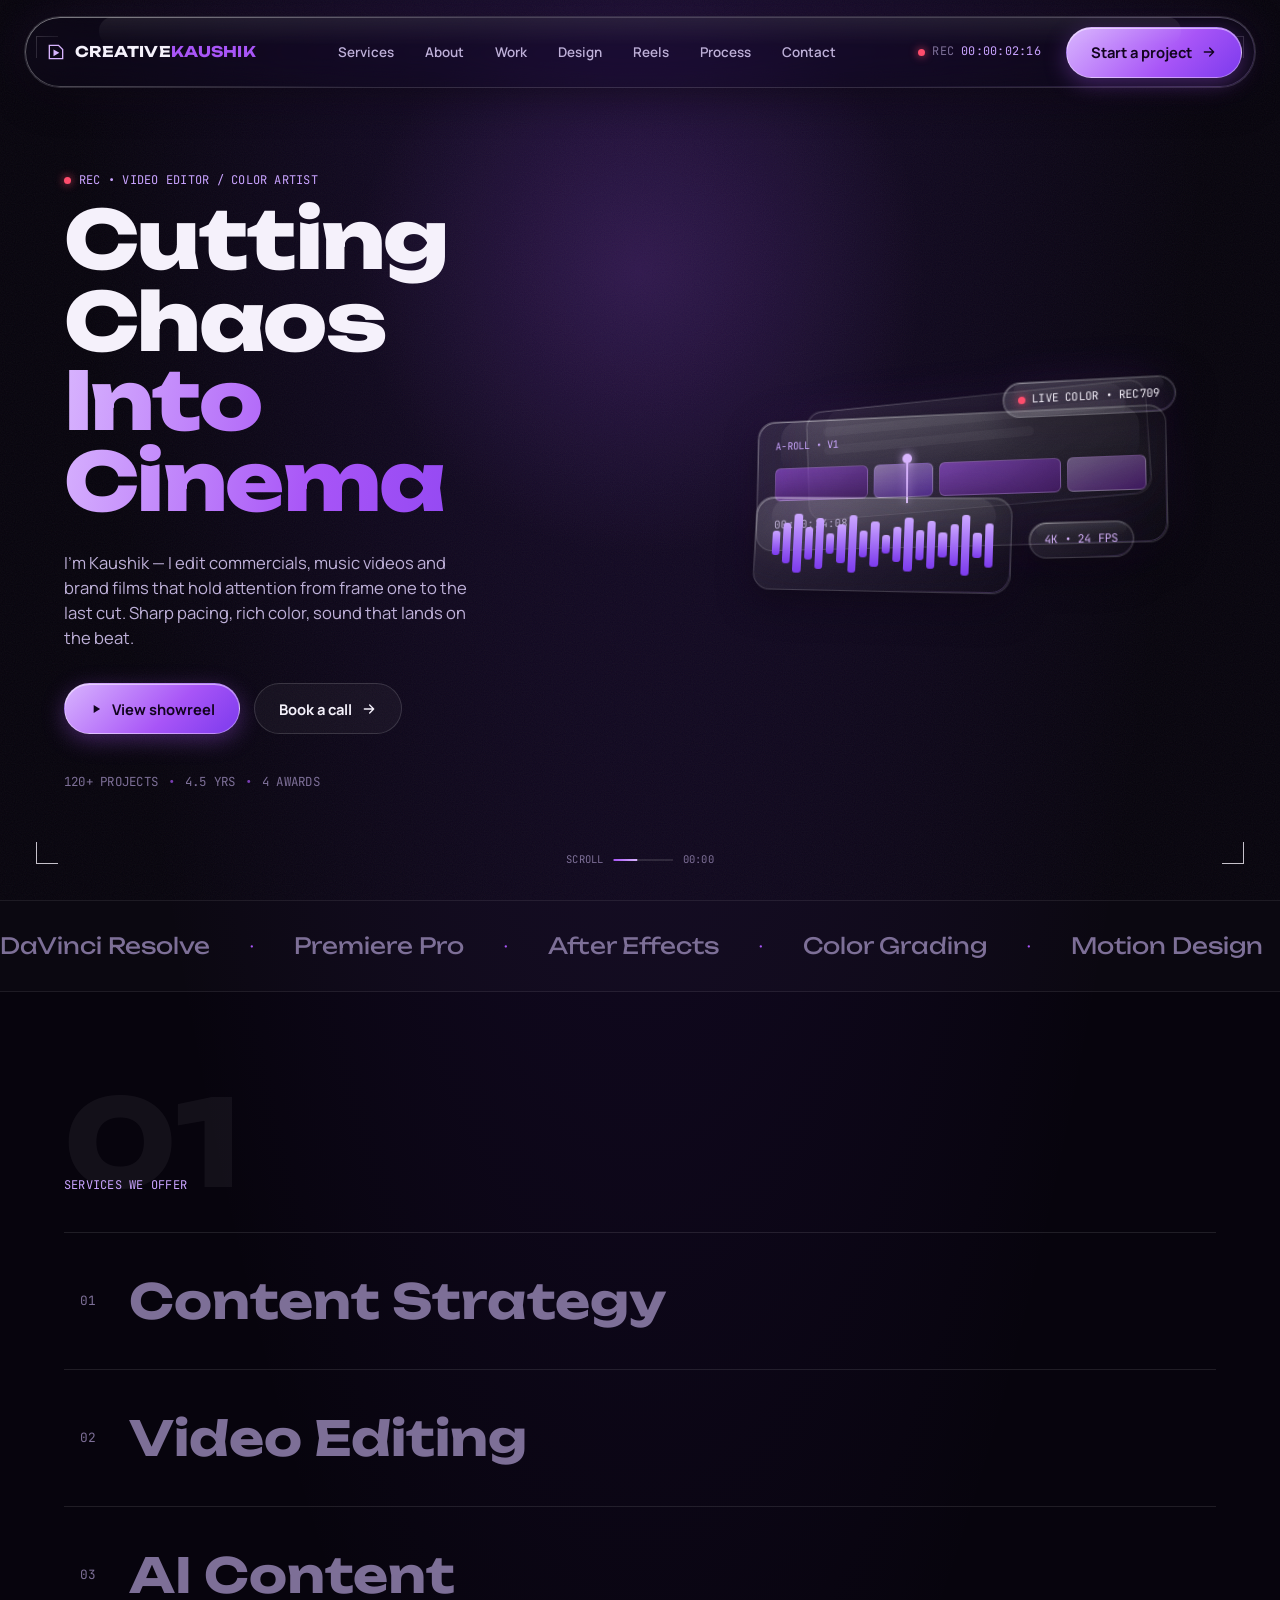
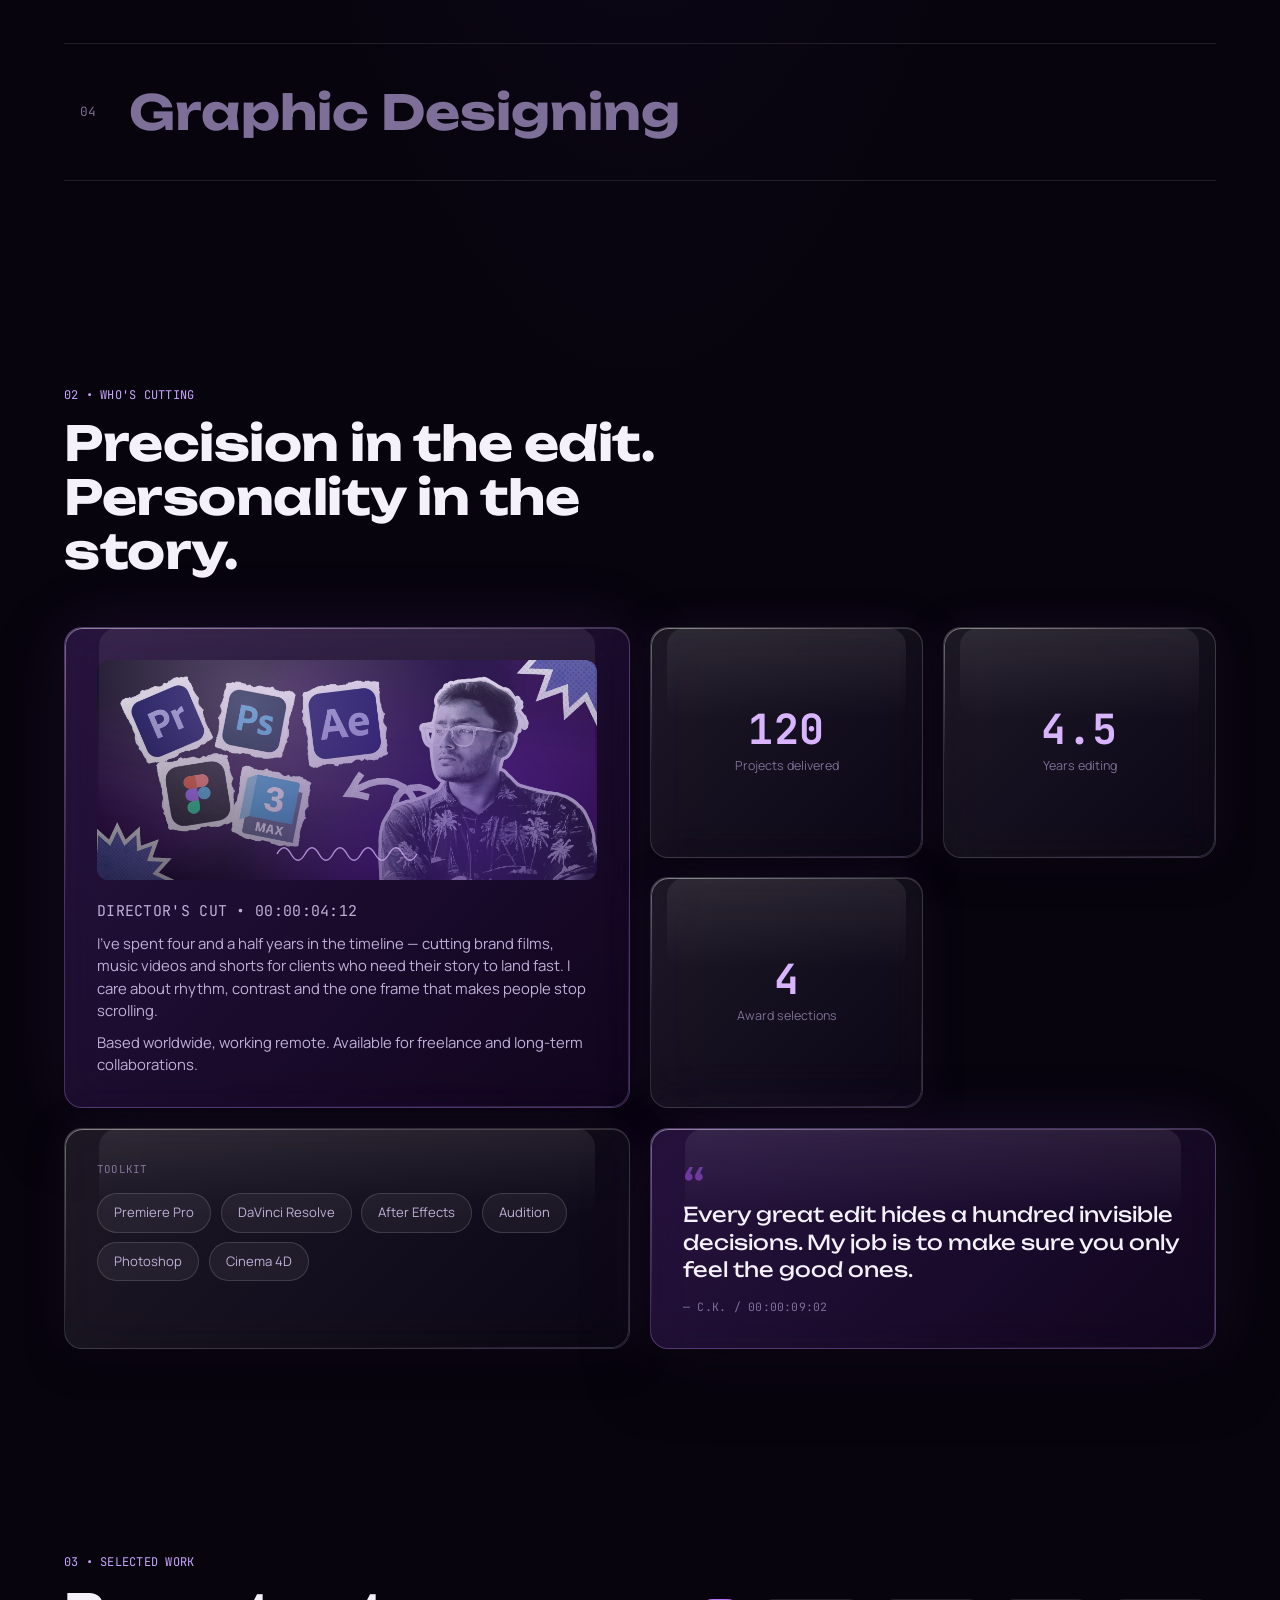
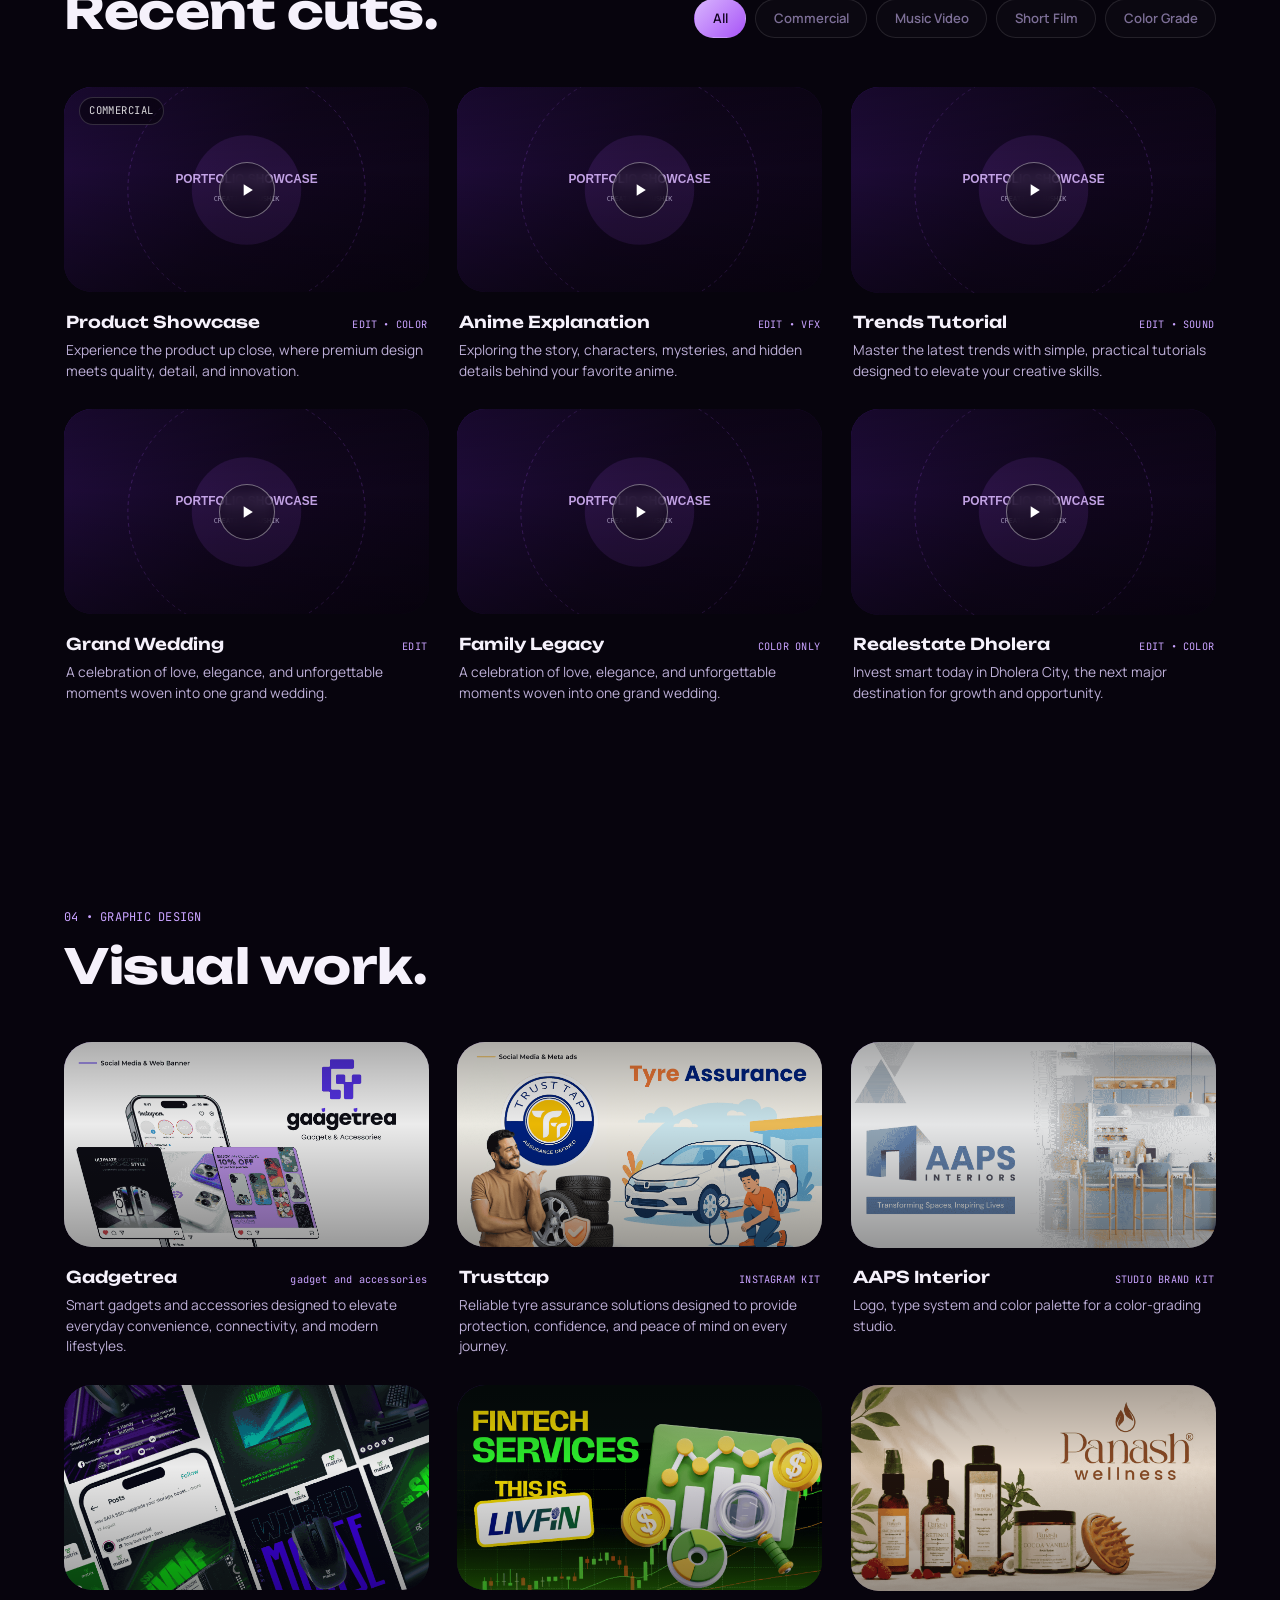
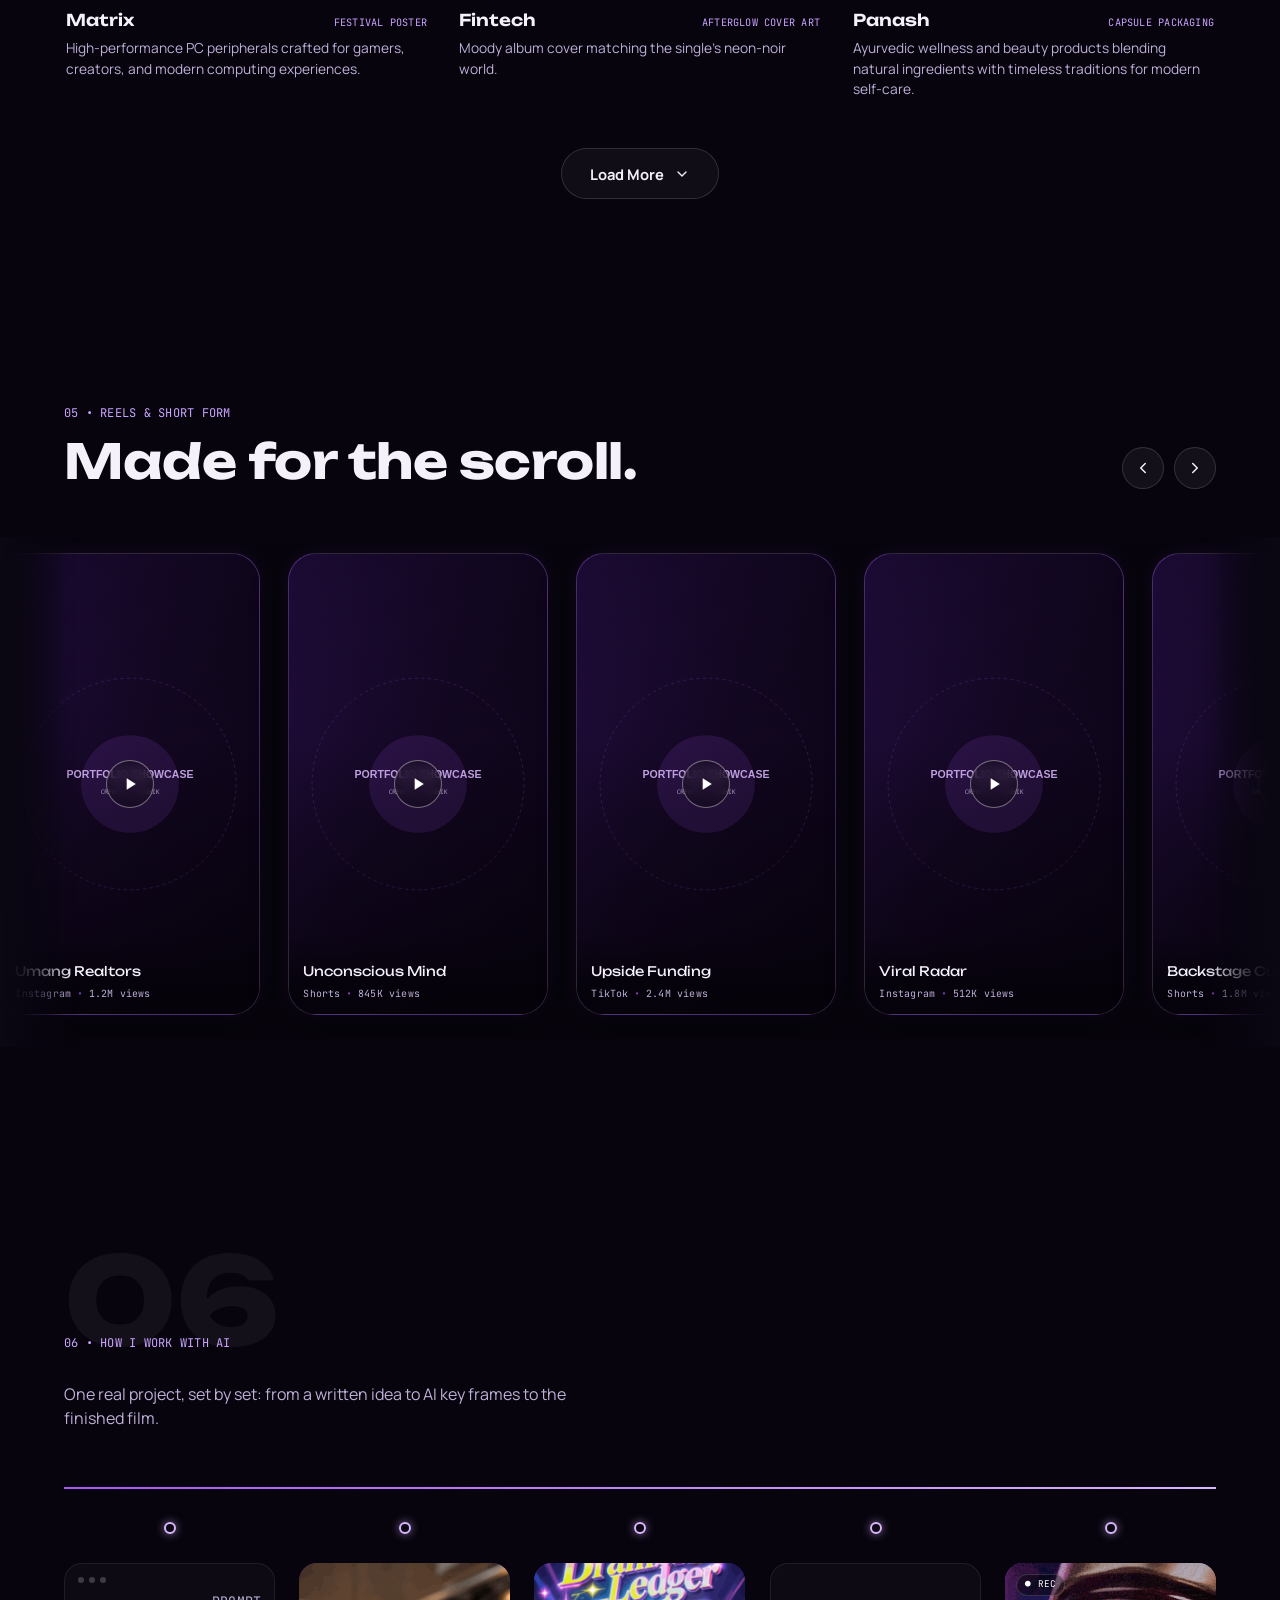
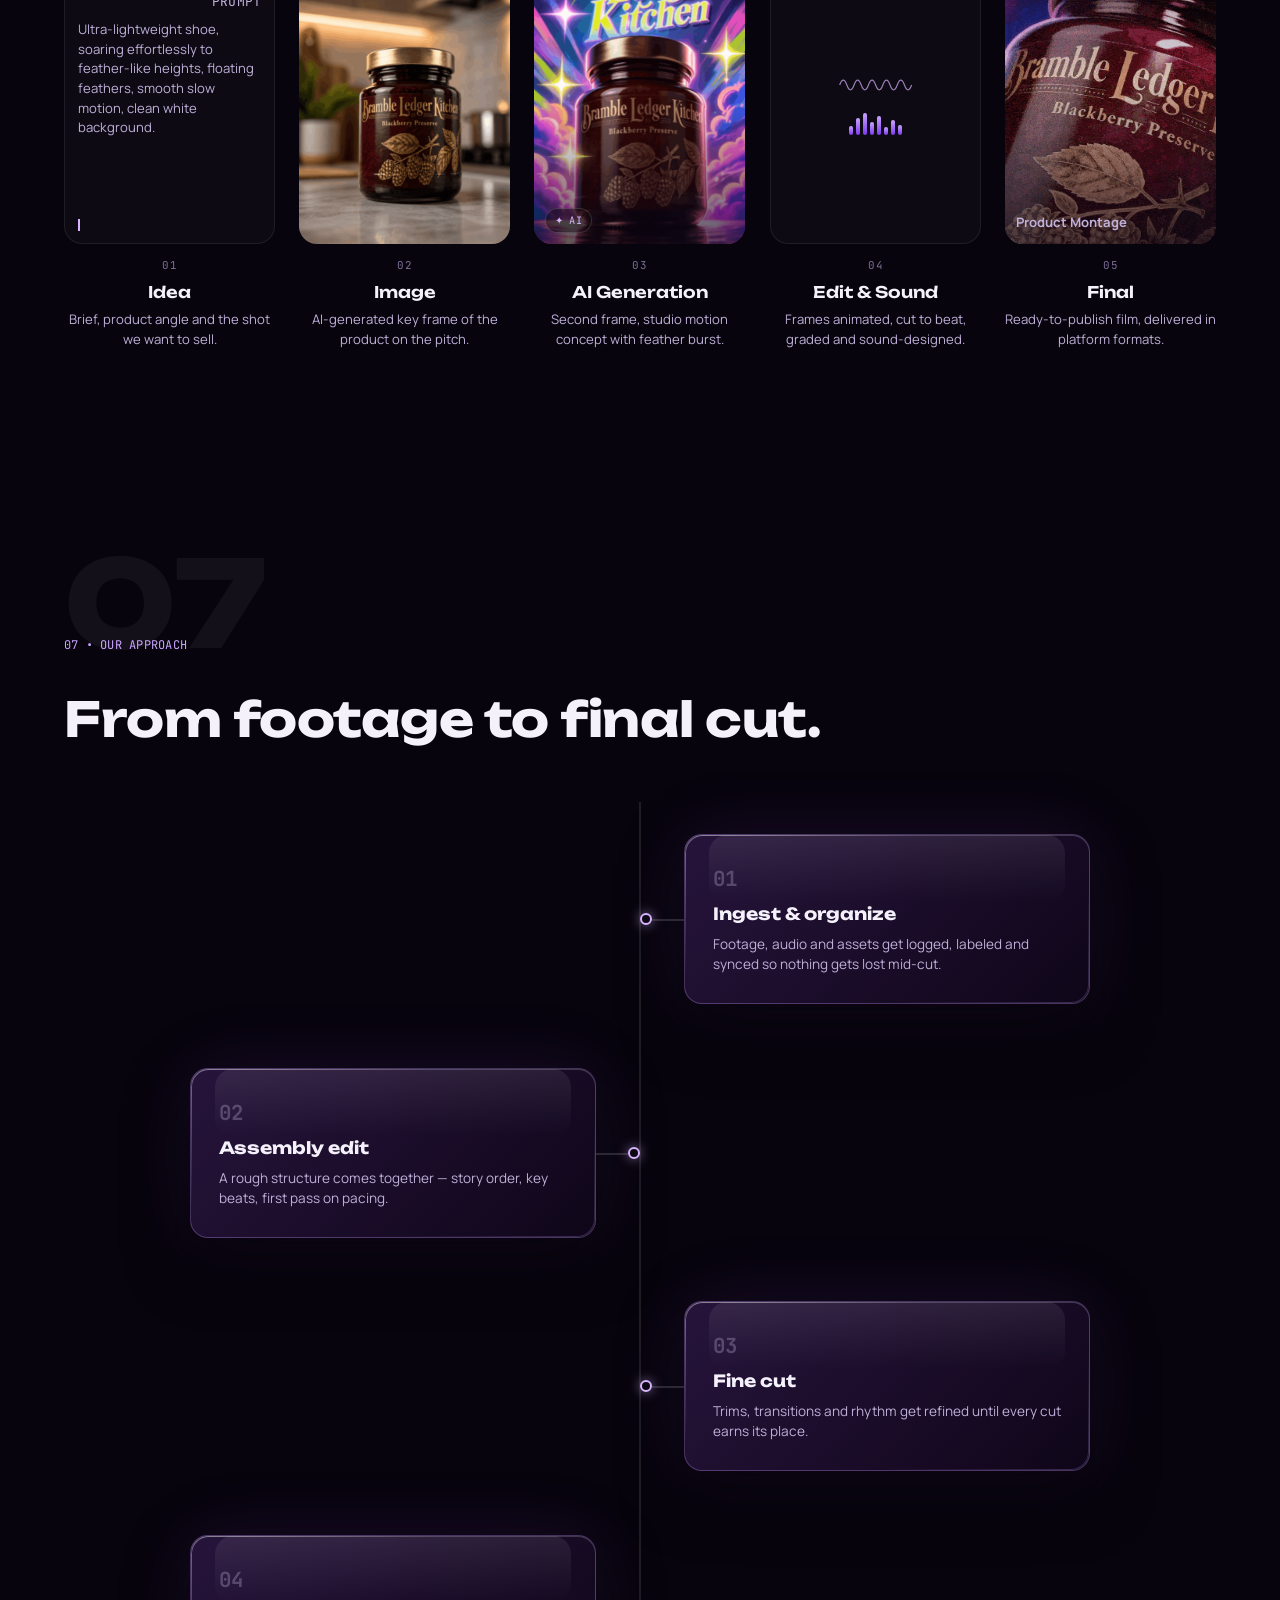
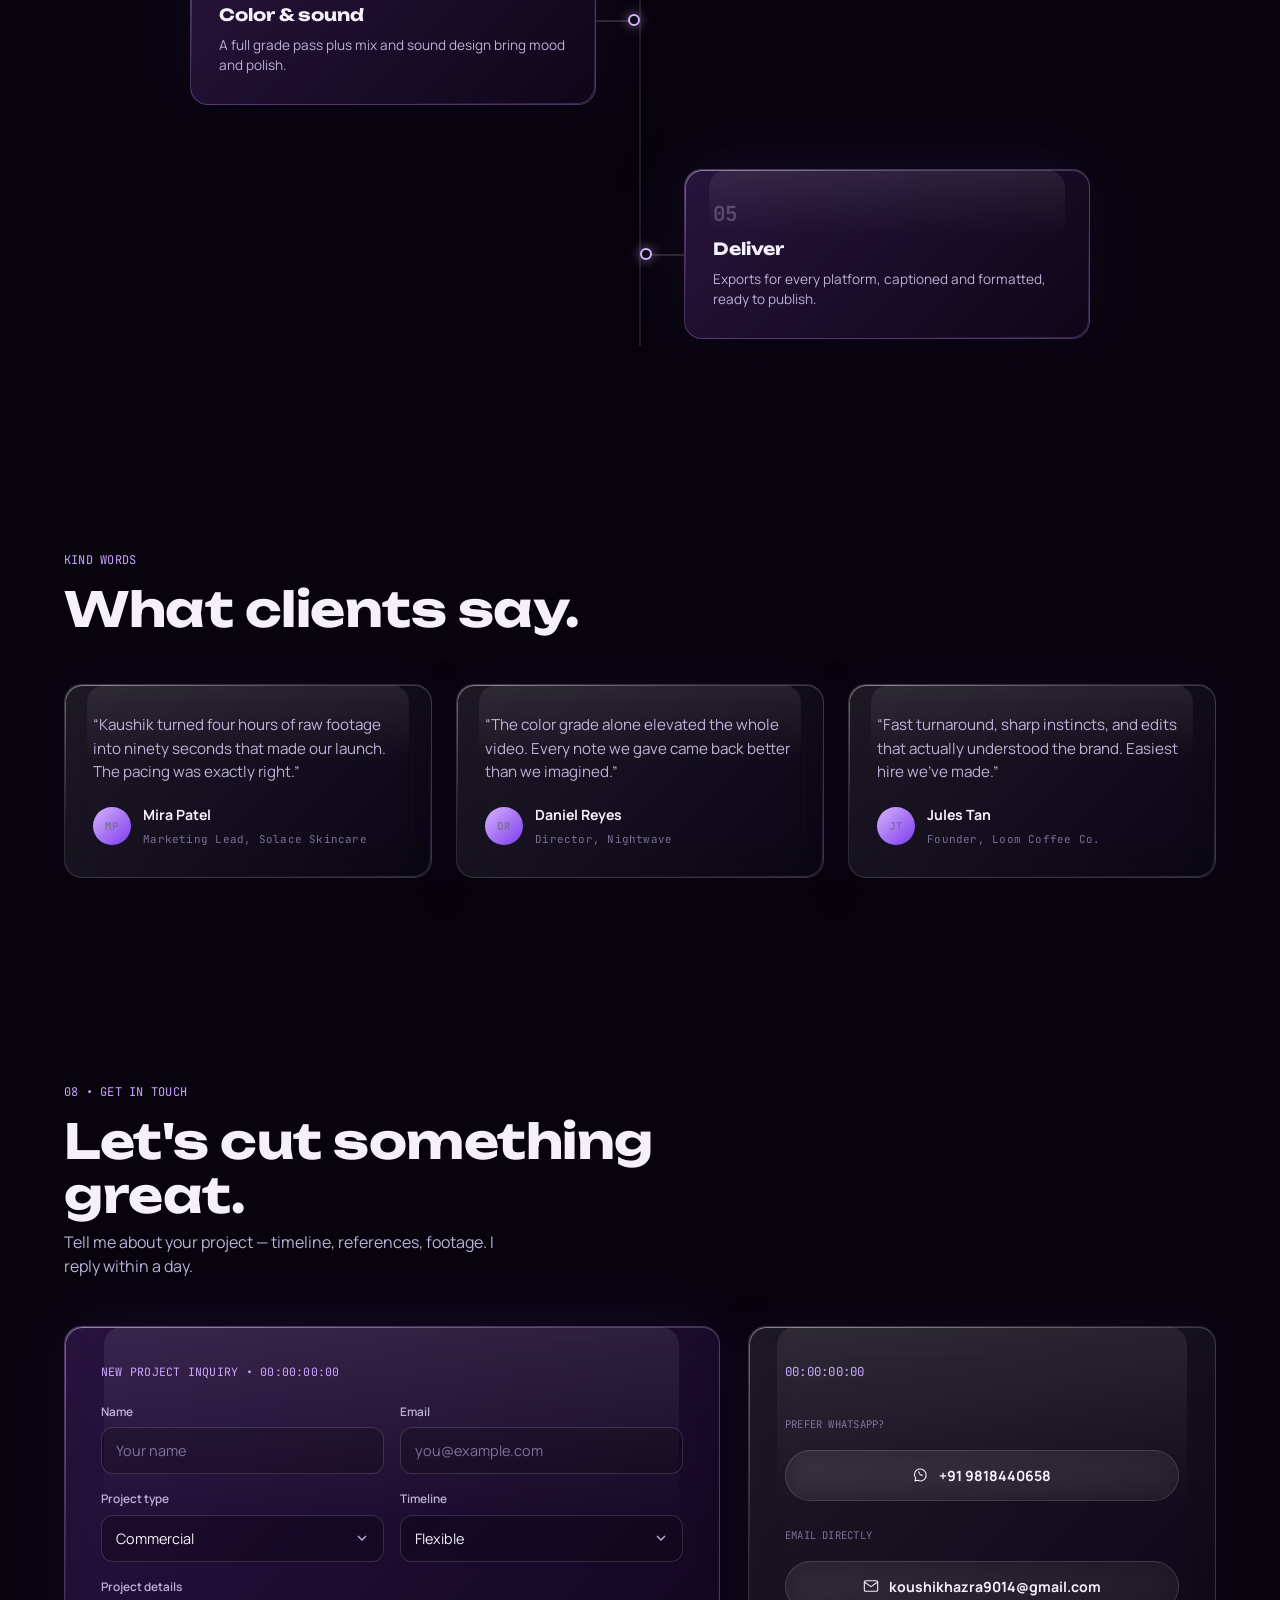
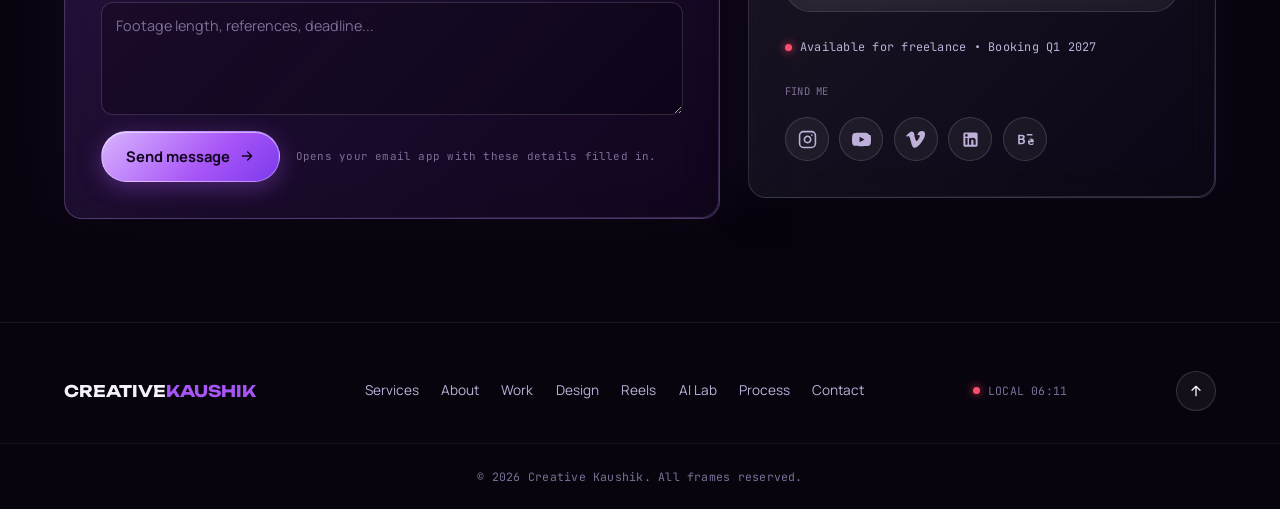
==== commit 2850eb71: "Update index.html" ====
--- a/index.html
+++ b/index.html
@@ -886,7 +886,7 @@
           <div class="ai-step" data-delay="4" data-reveal="fade-up">
             <span aria-hidden="true" class="ai-step-dot"></span>
             <div class="ai-step-card ai-card-final">
-              <img alt="Final Film Render" loading="lazy" src="assets\Ai\Ai Footage.gif"/>
+              <img alt="Final Film Render" loading="lazy" src="Assets/Ai/Ai%20Footage.gif"/>
               <span class="ai-final-tag mono">● REC</span>
               <p class="ai-final-title">Product Montage</p>
             </div>
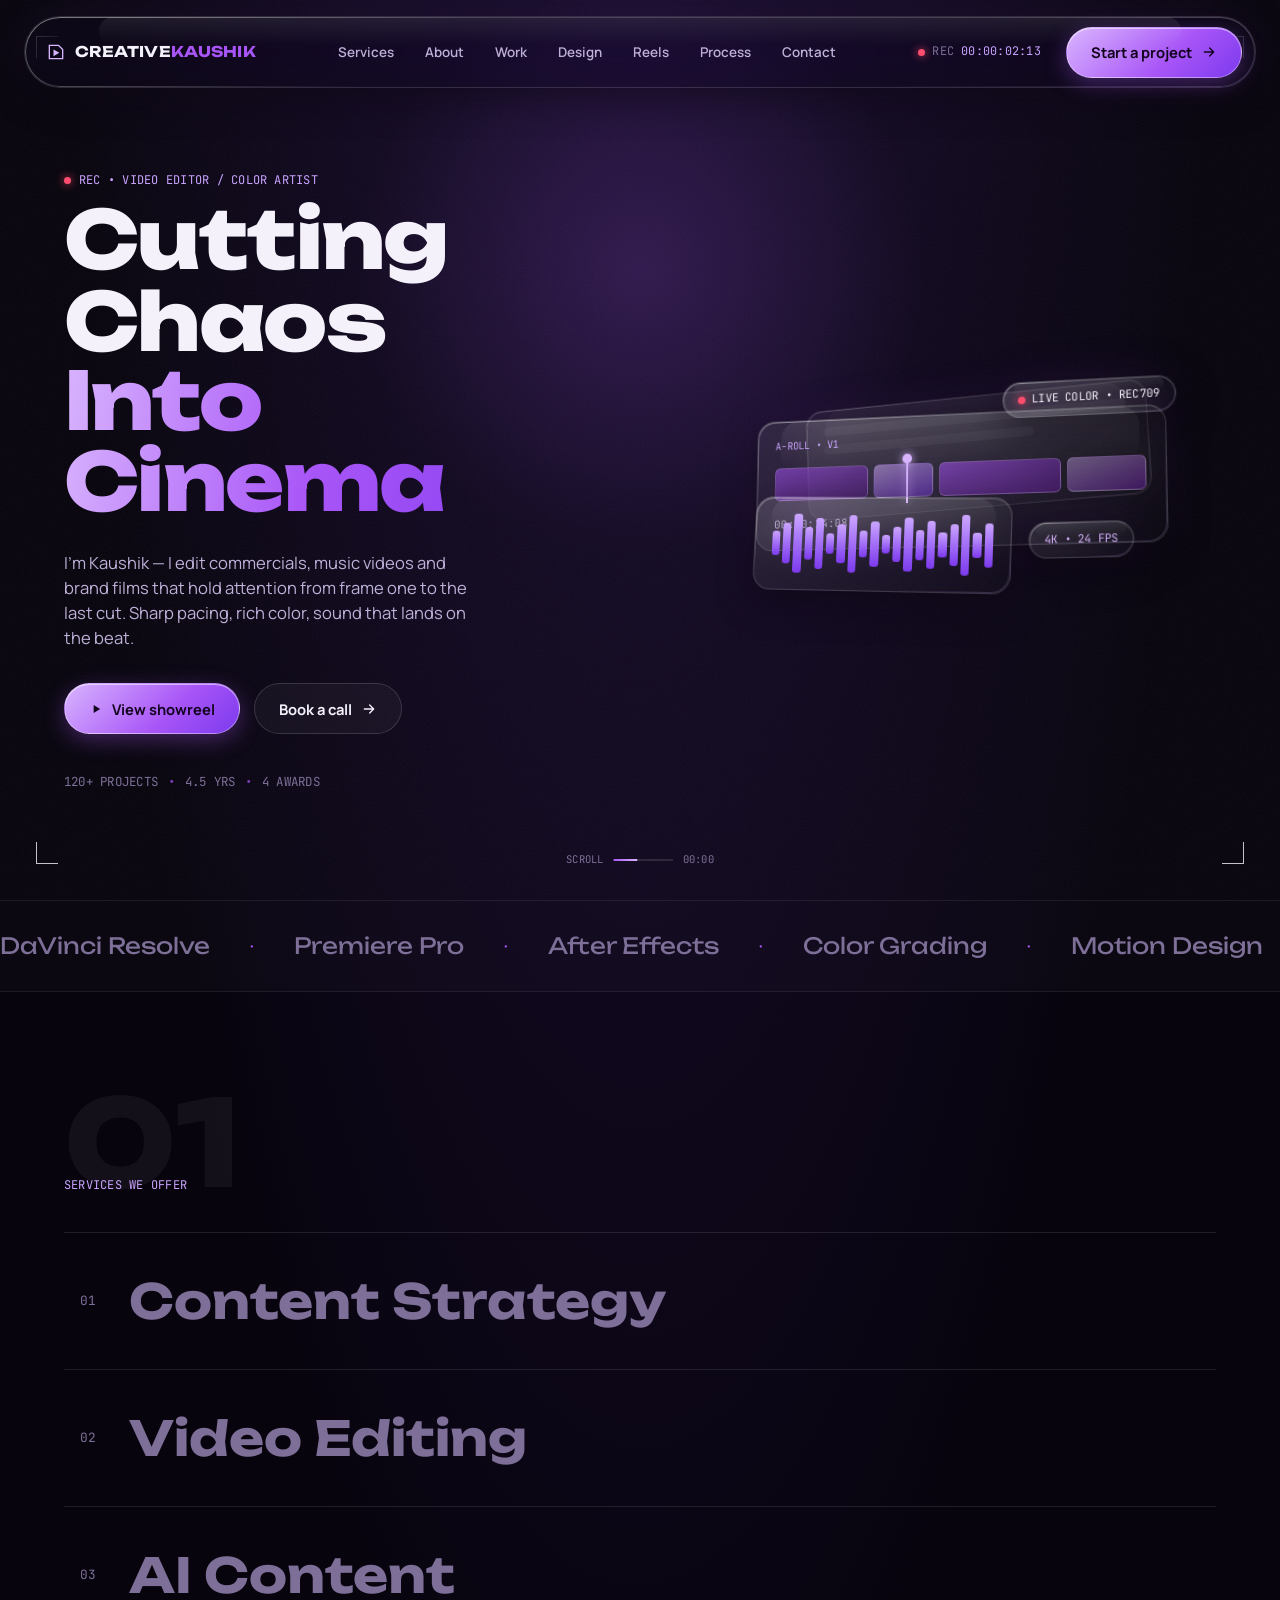
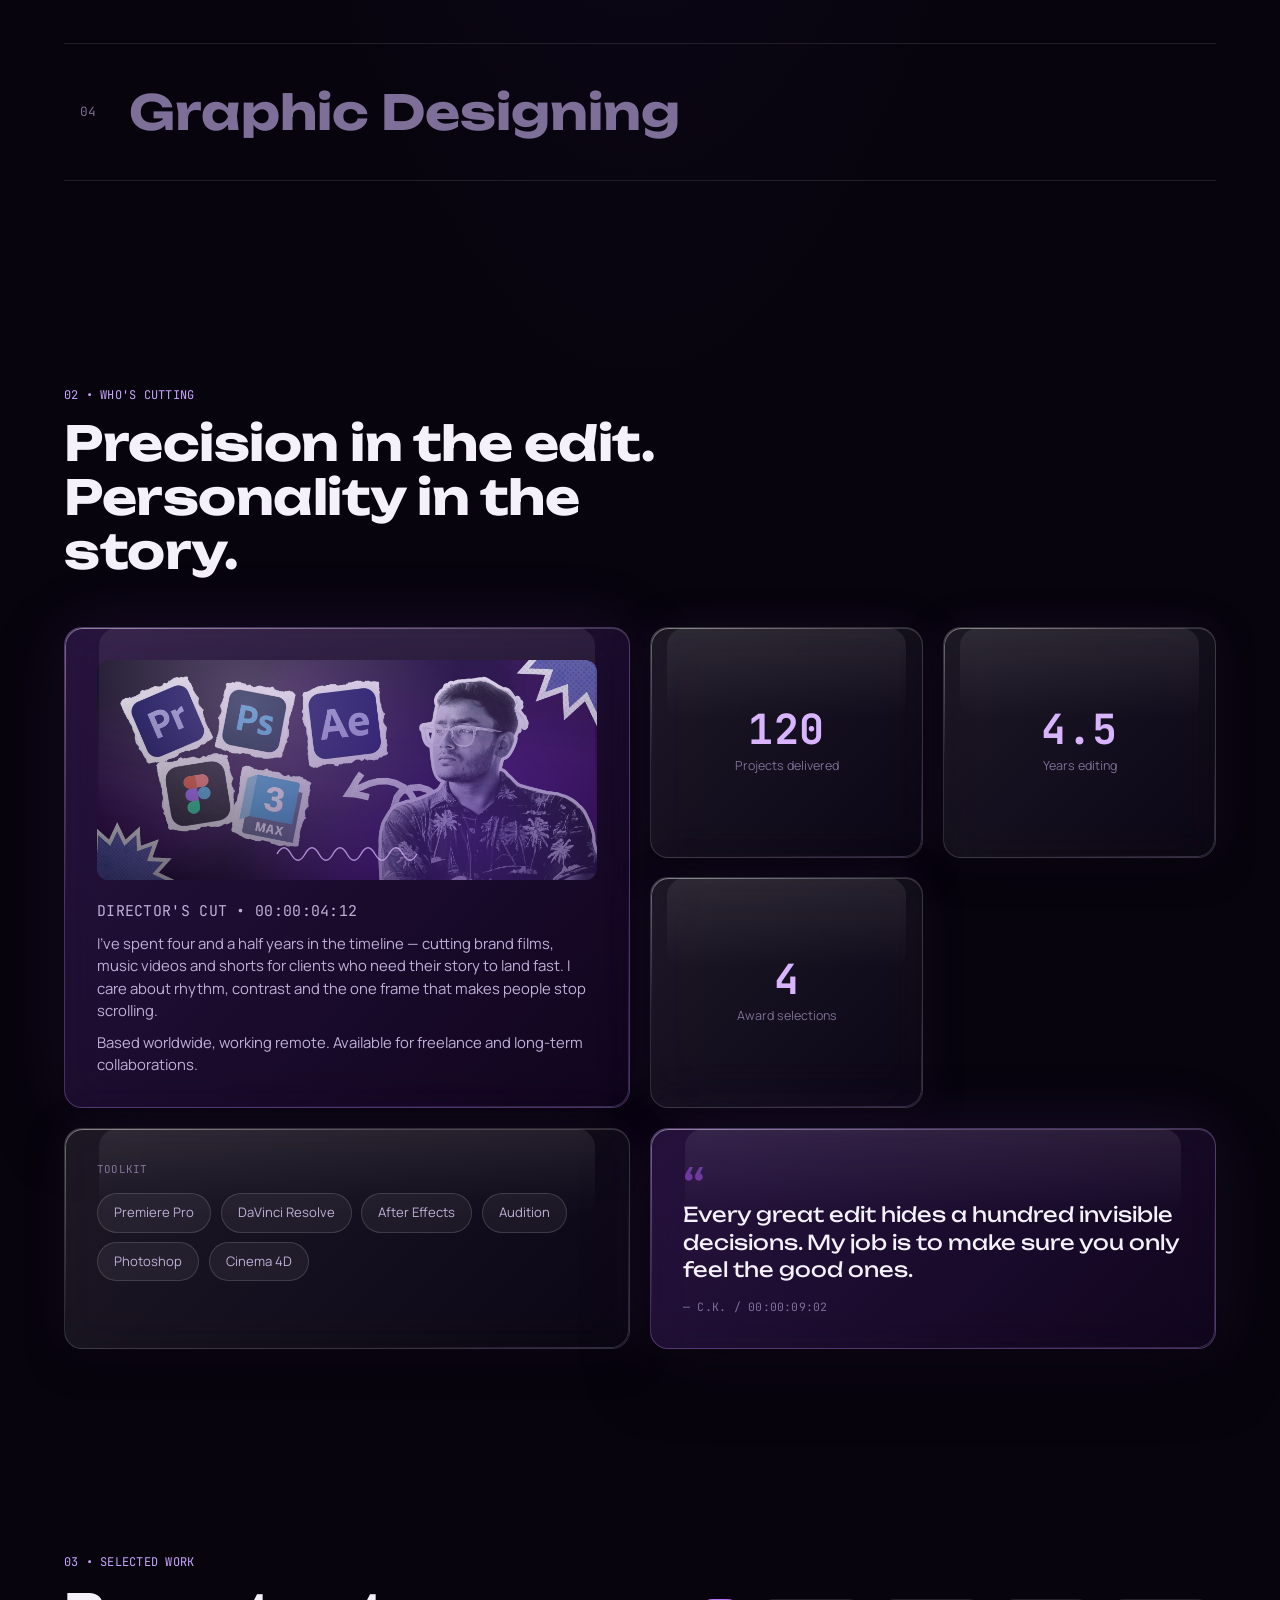
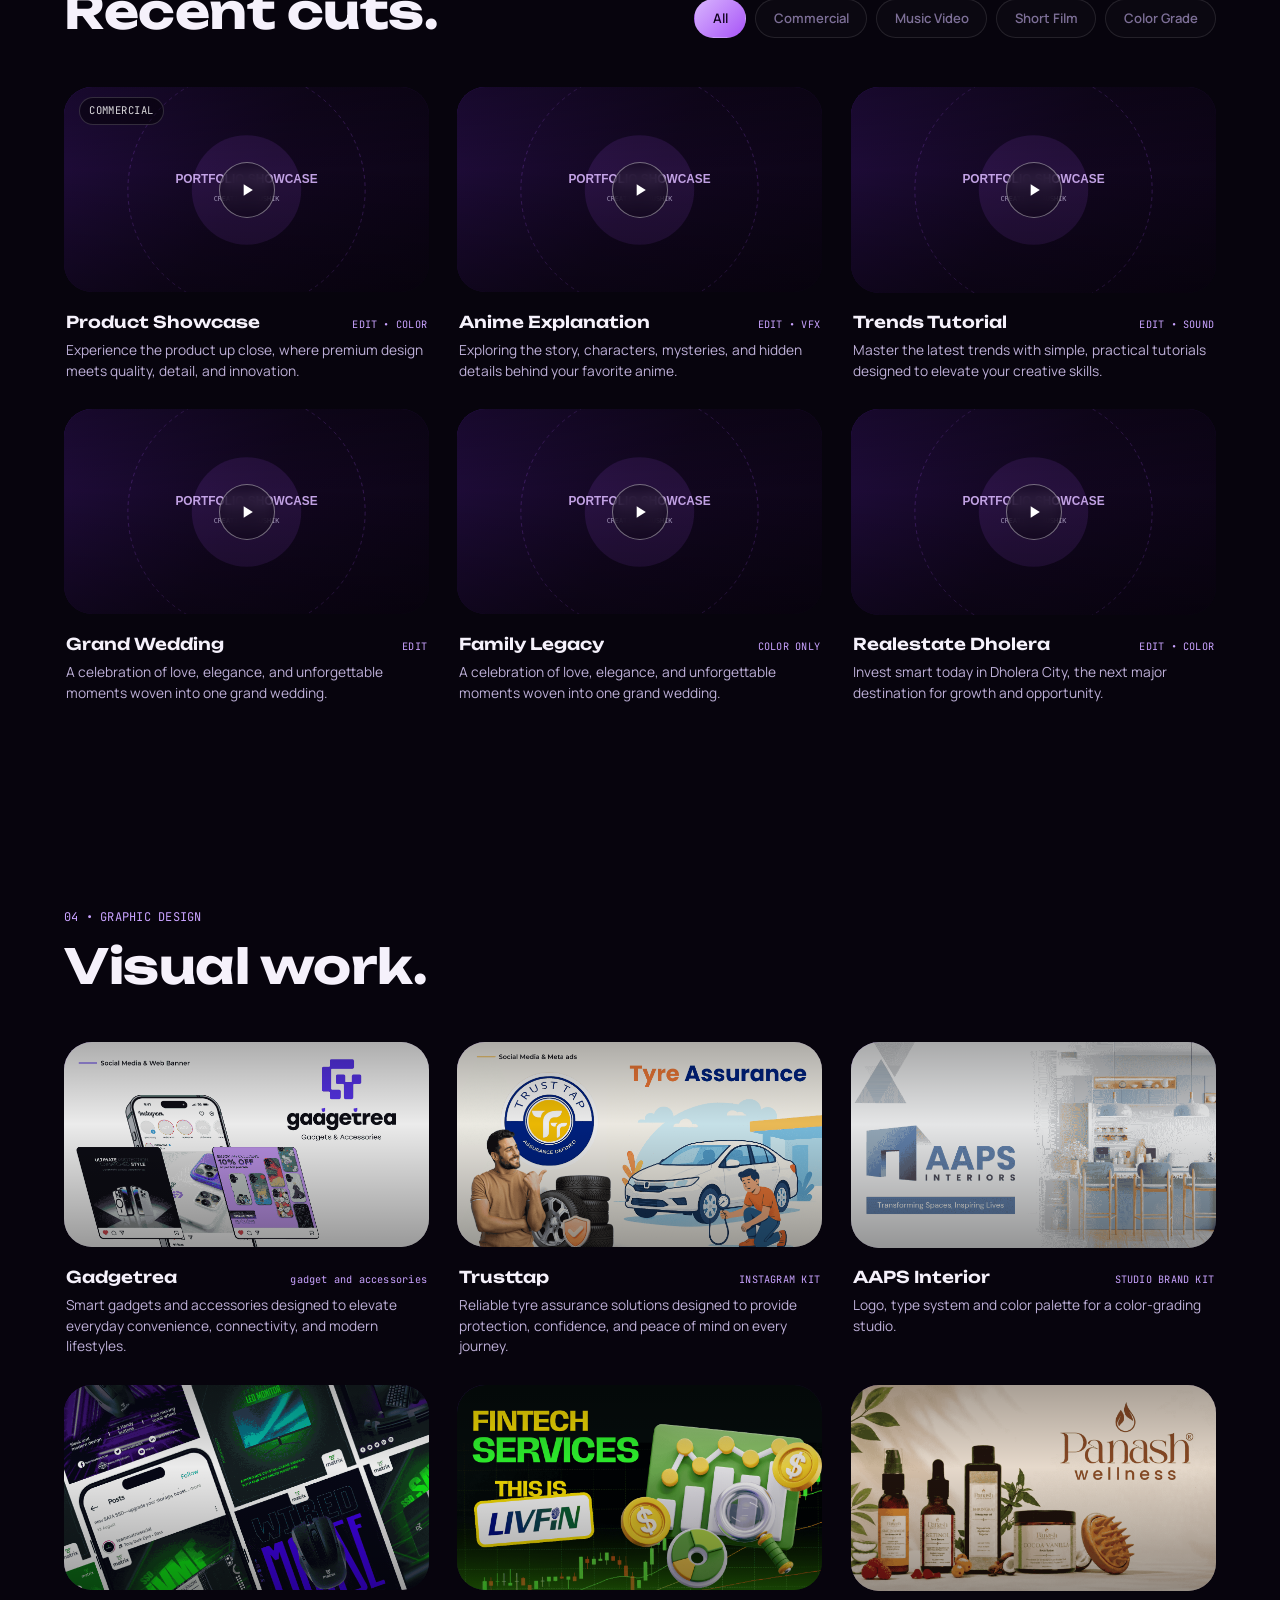
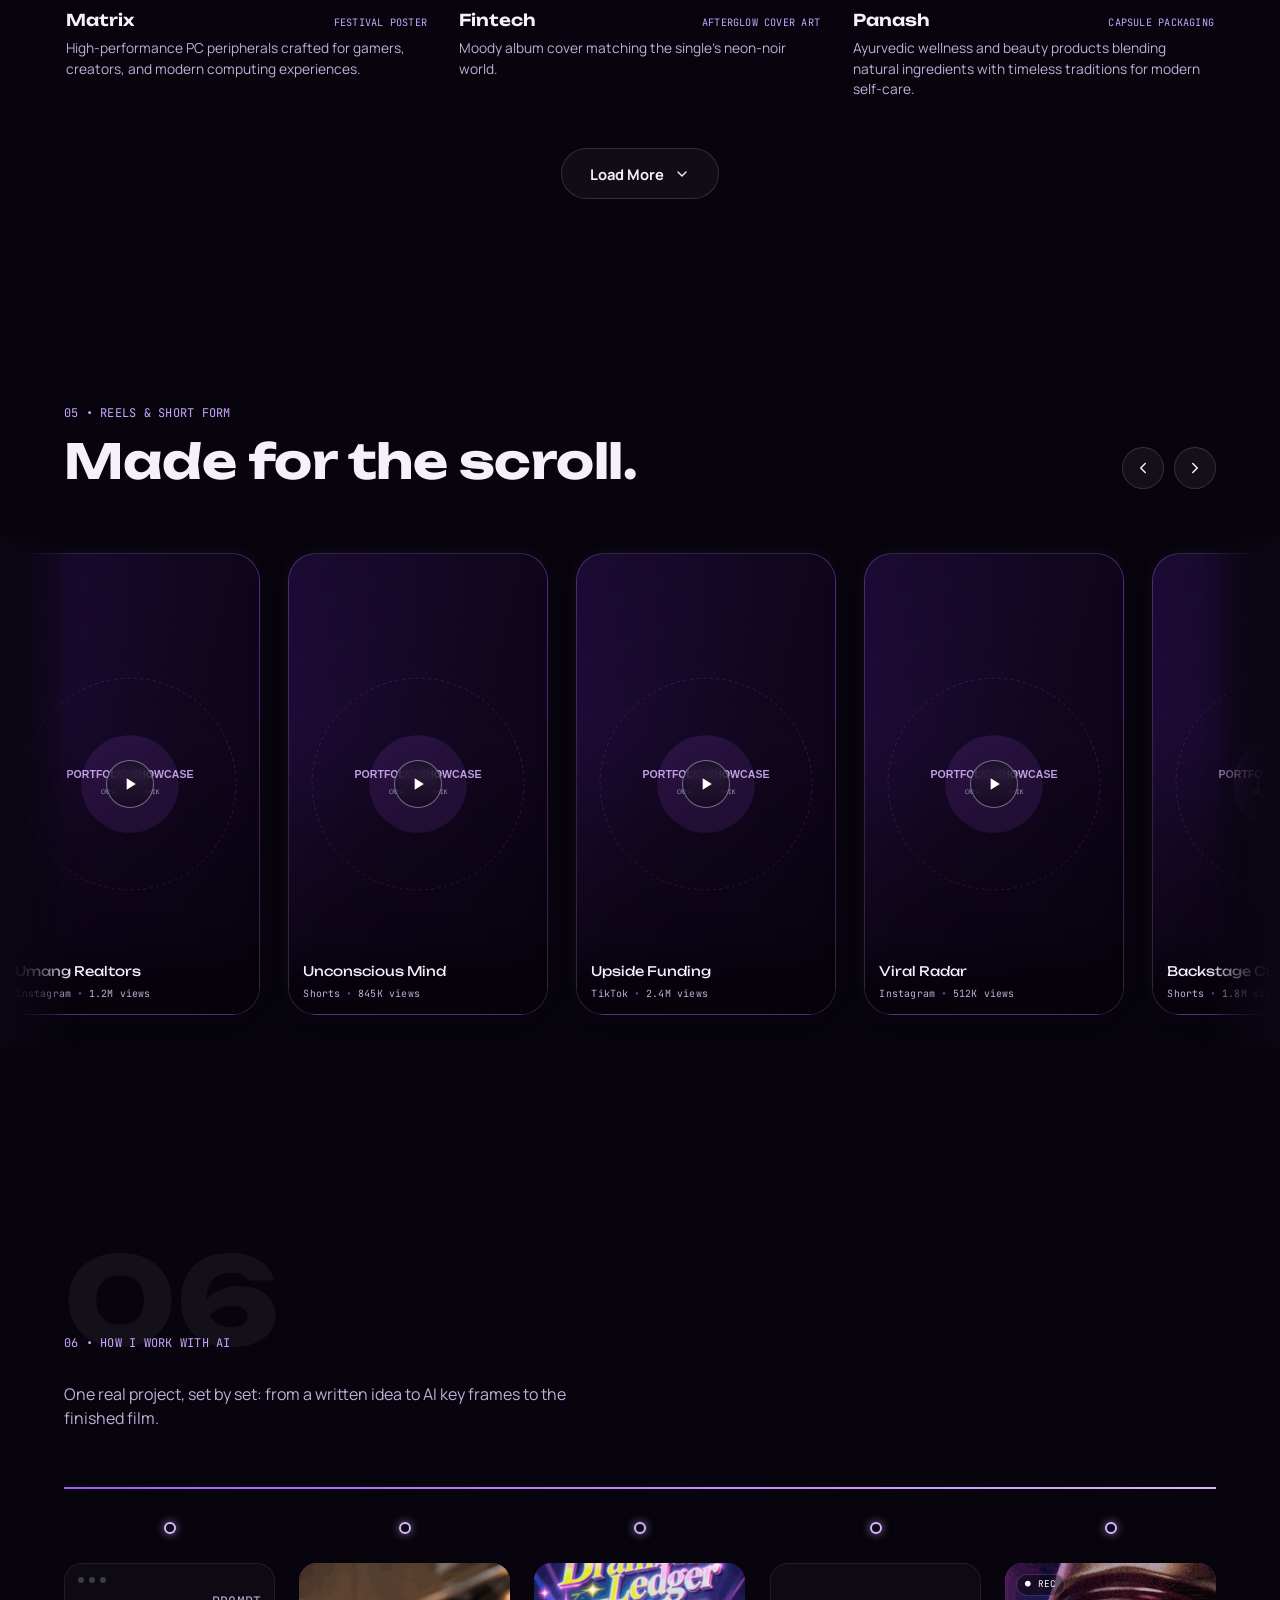
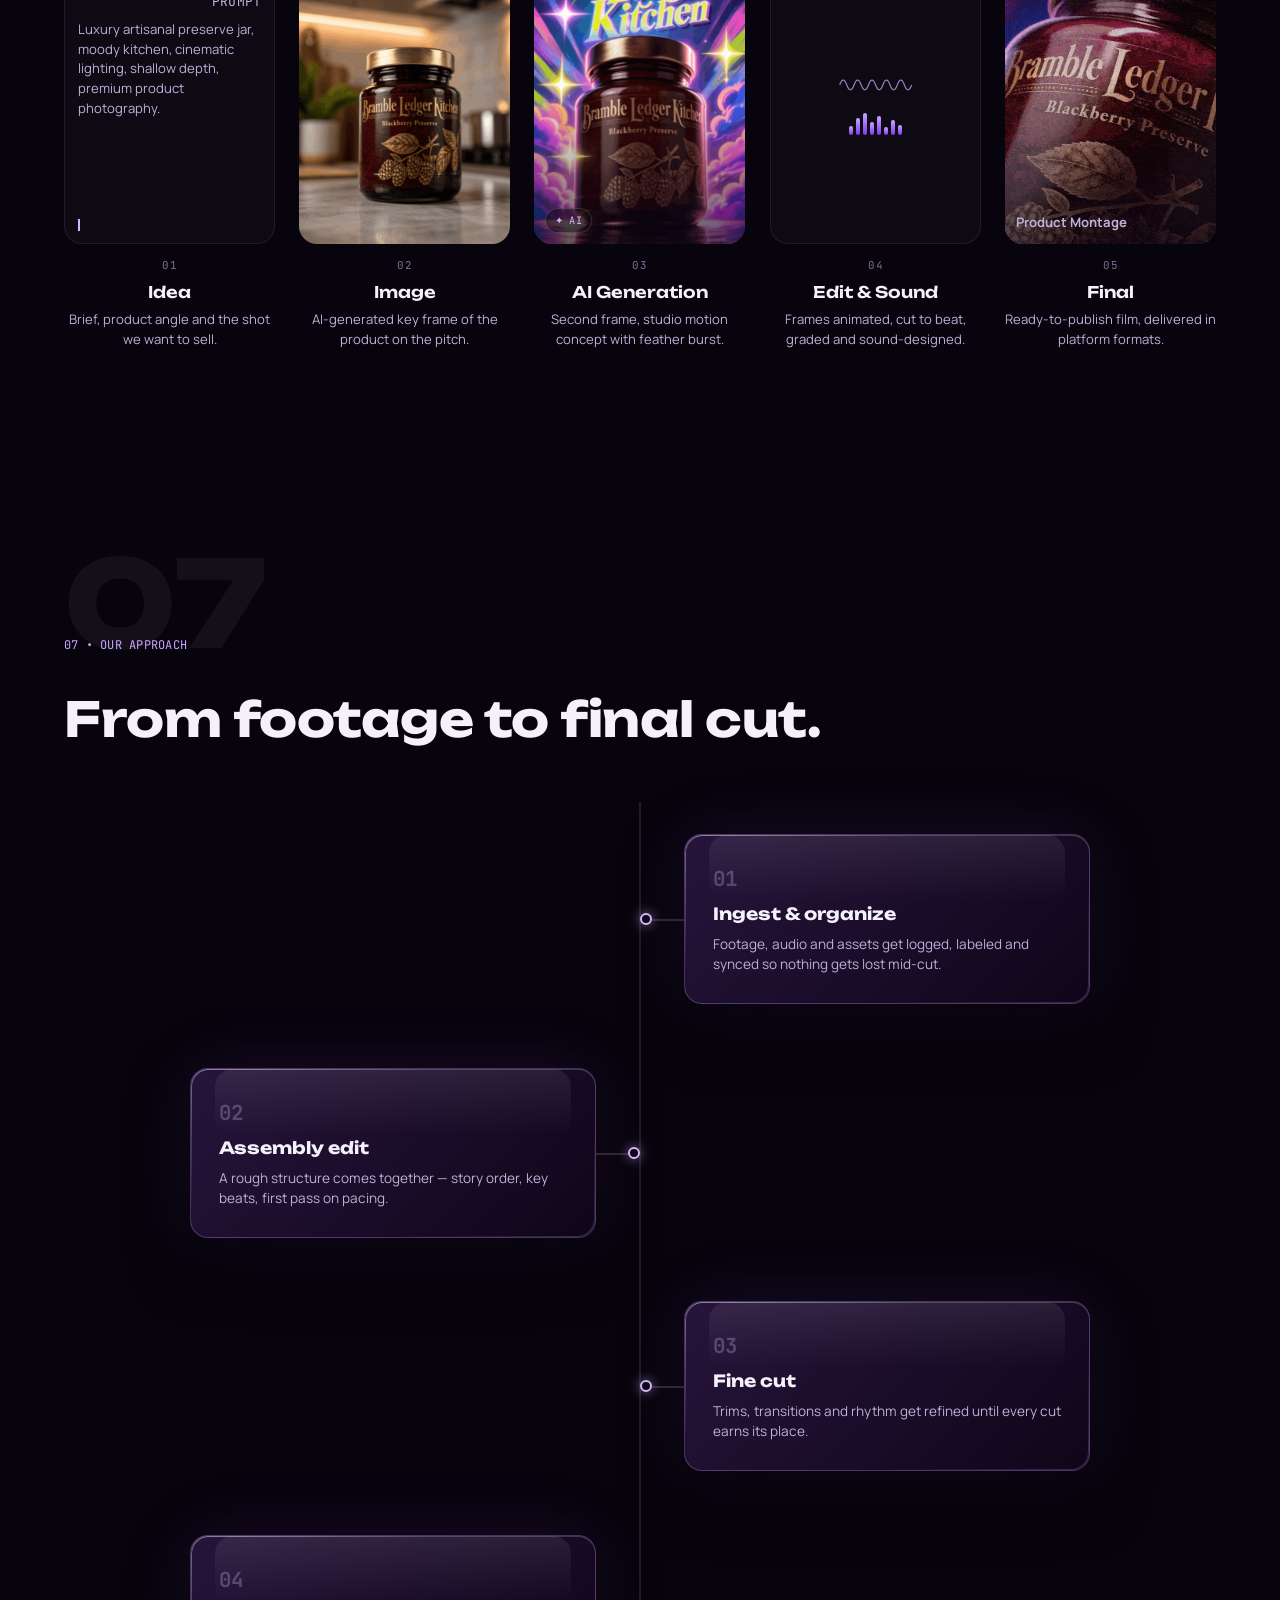
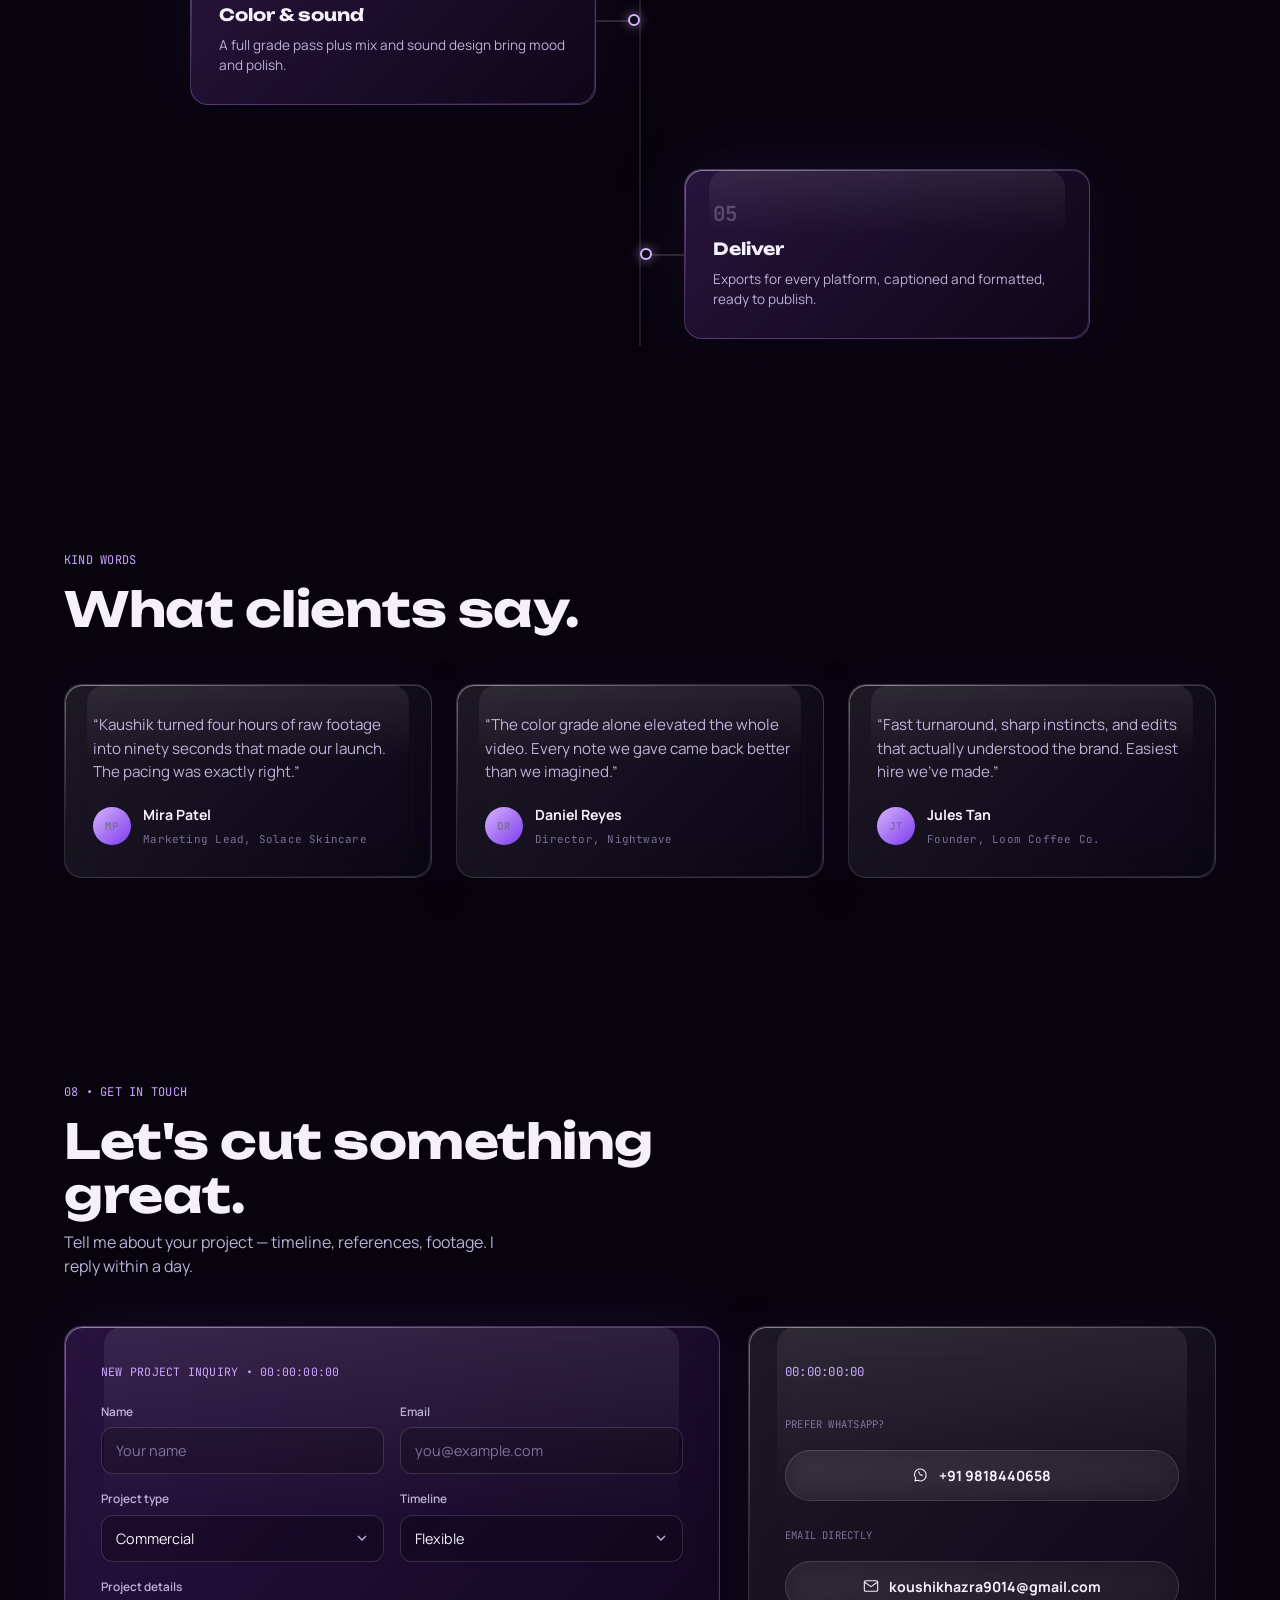
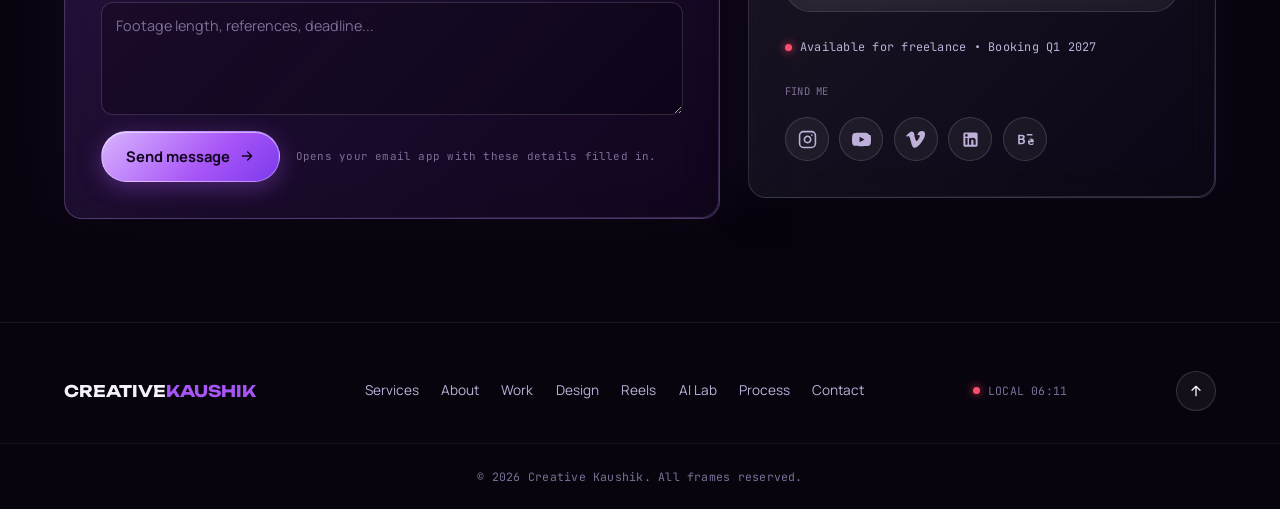
==== commit ad1468ee: "Update index.html" ====
--- a/index.html
+++ b/index.html
@@ -843,7 +843,7 @@
             <div class="ai-step-card ai-card-idea">
               <div aria-hidden="true" class="ai-idea-dots"><span></span><span></span><span></span></div>
               <p class="ai-idea-label mono">PROMPT</p>
-              <p class="ai-idea-text">Ultra-lightweight shoe, soaring effortlessly to feather-like heights, floating feathers, smooth slow motion, clean white background.</p>
+              <p class="ai-idea-text">Luxury artisanal preserve jar, moody kitchen, cinematic lighting, shallow depth, premium product photography.</p>
               <span aria-hidden="true" class="ai-idea-cursor"></span>
             </div>
             <span class="ai-step-idx mono">01</span>
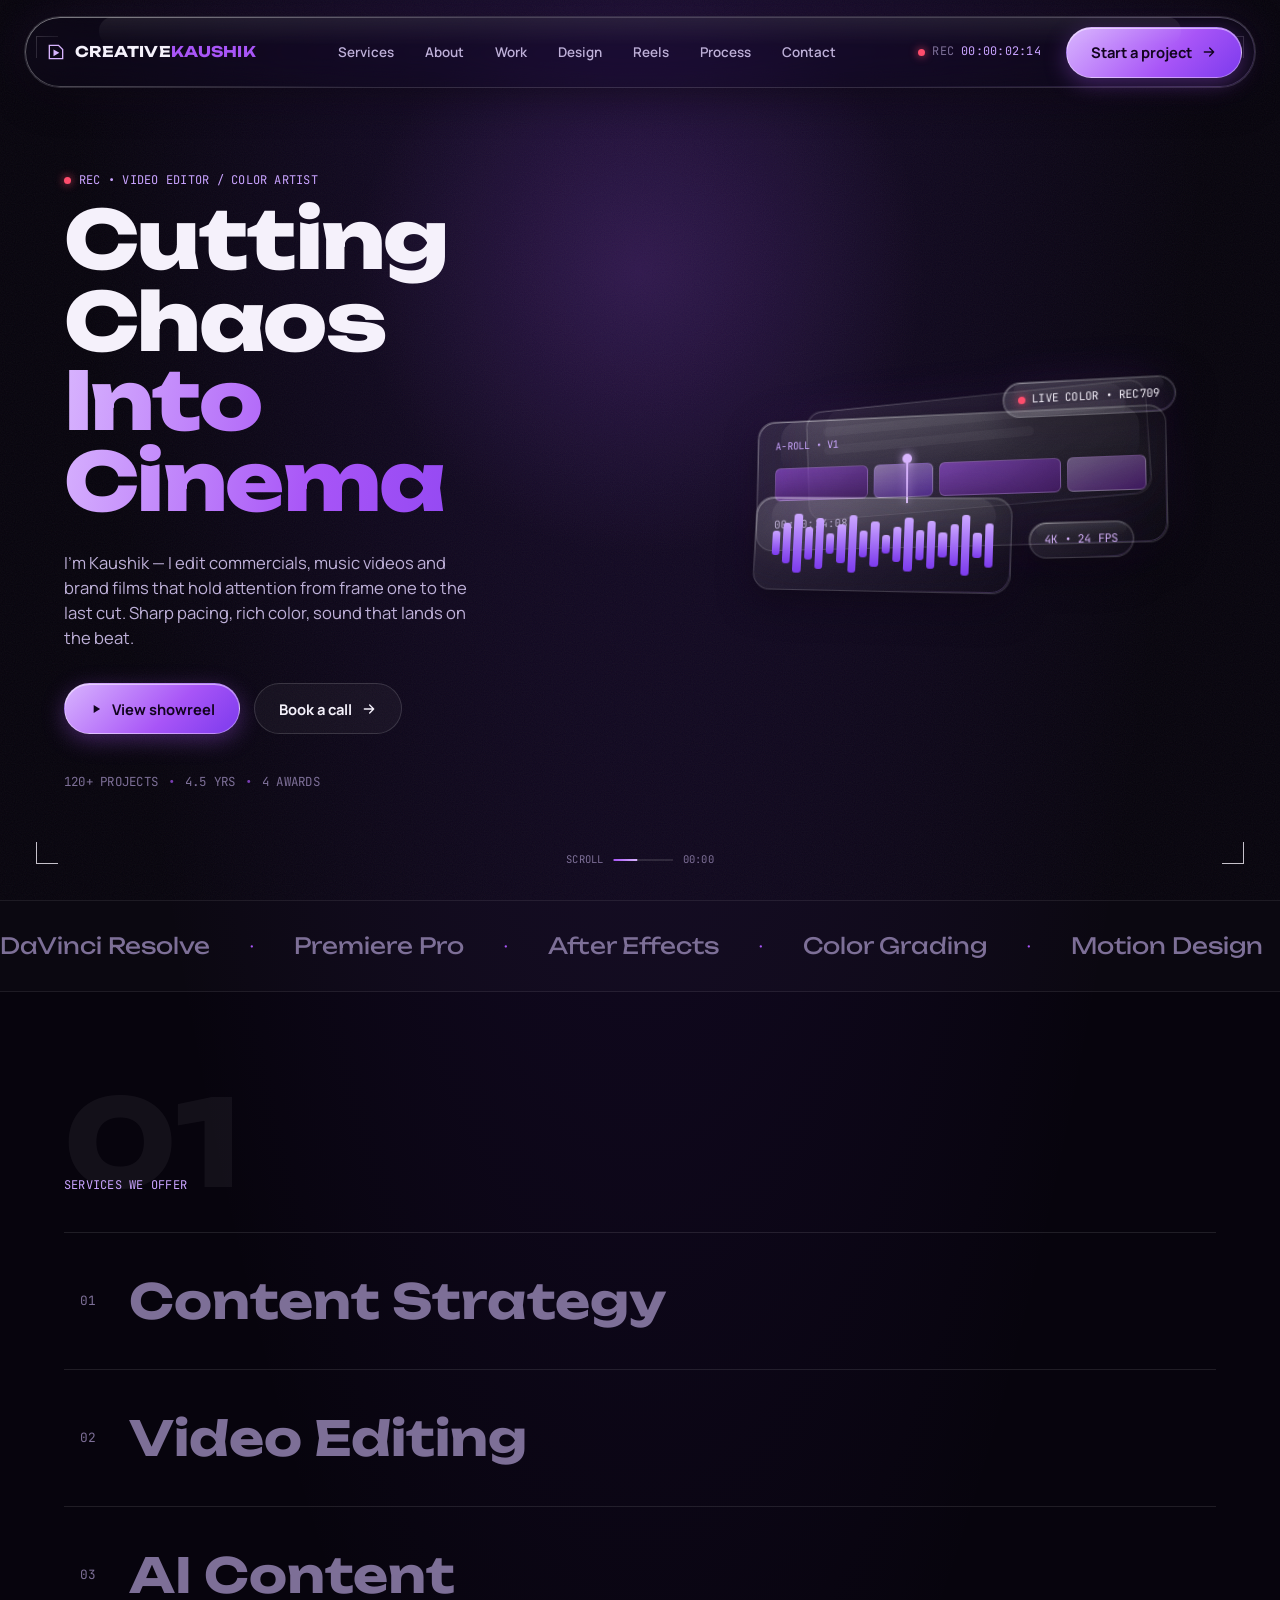
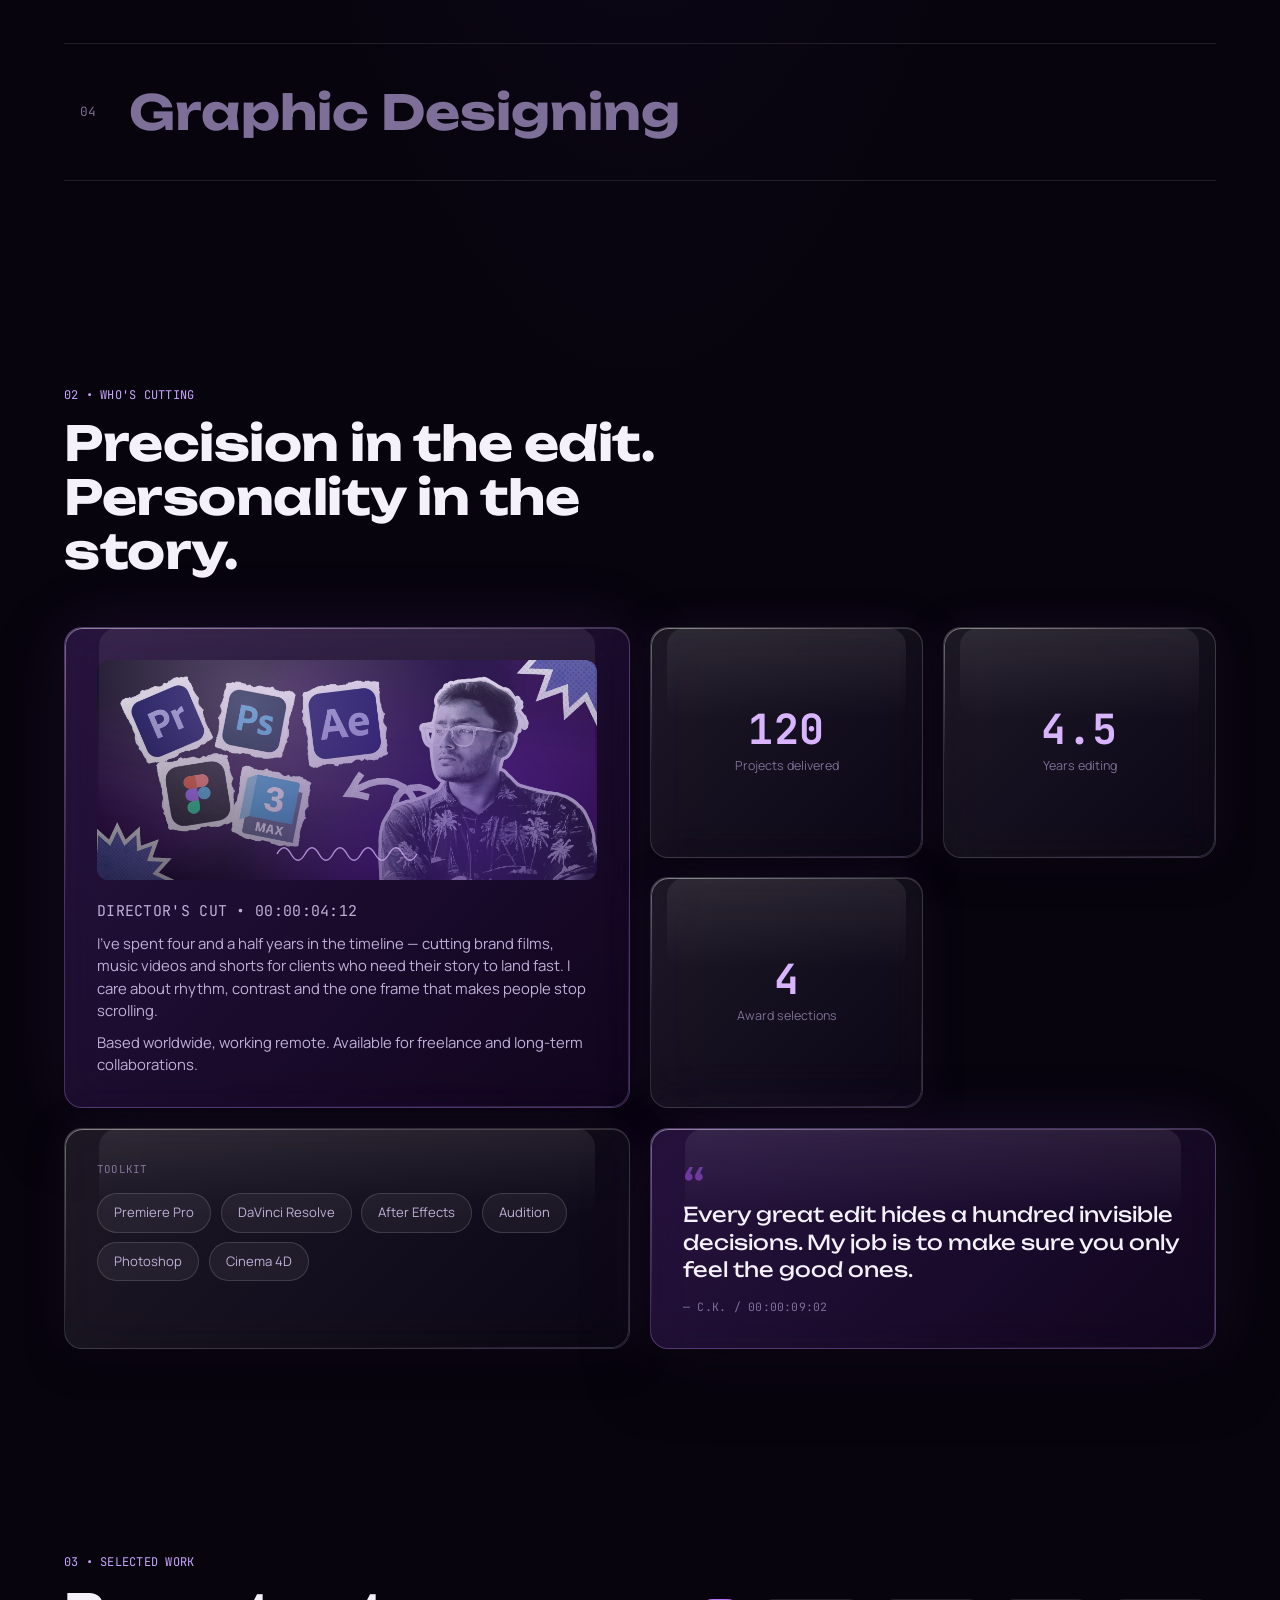
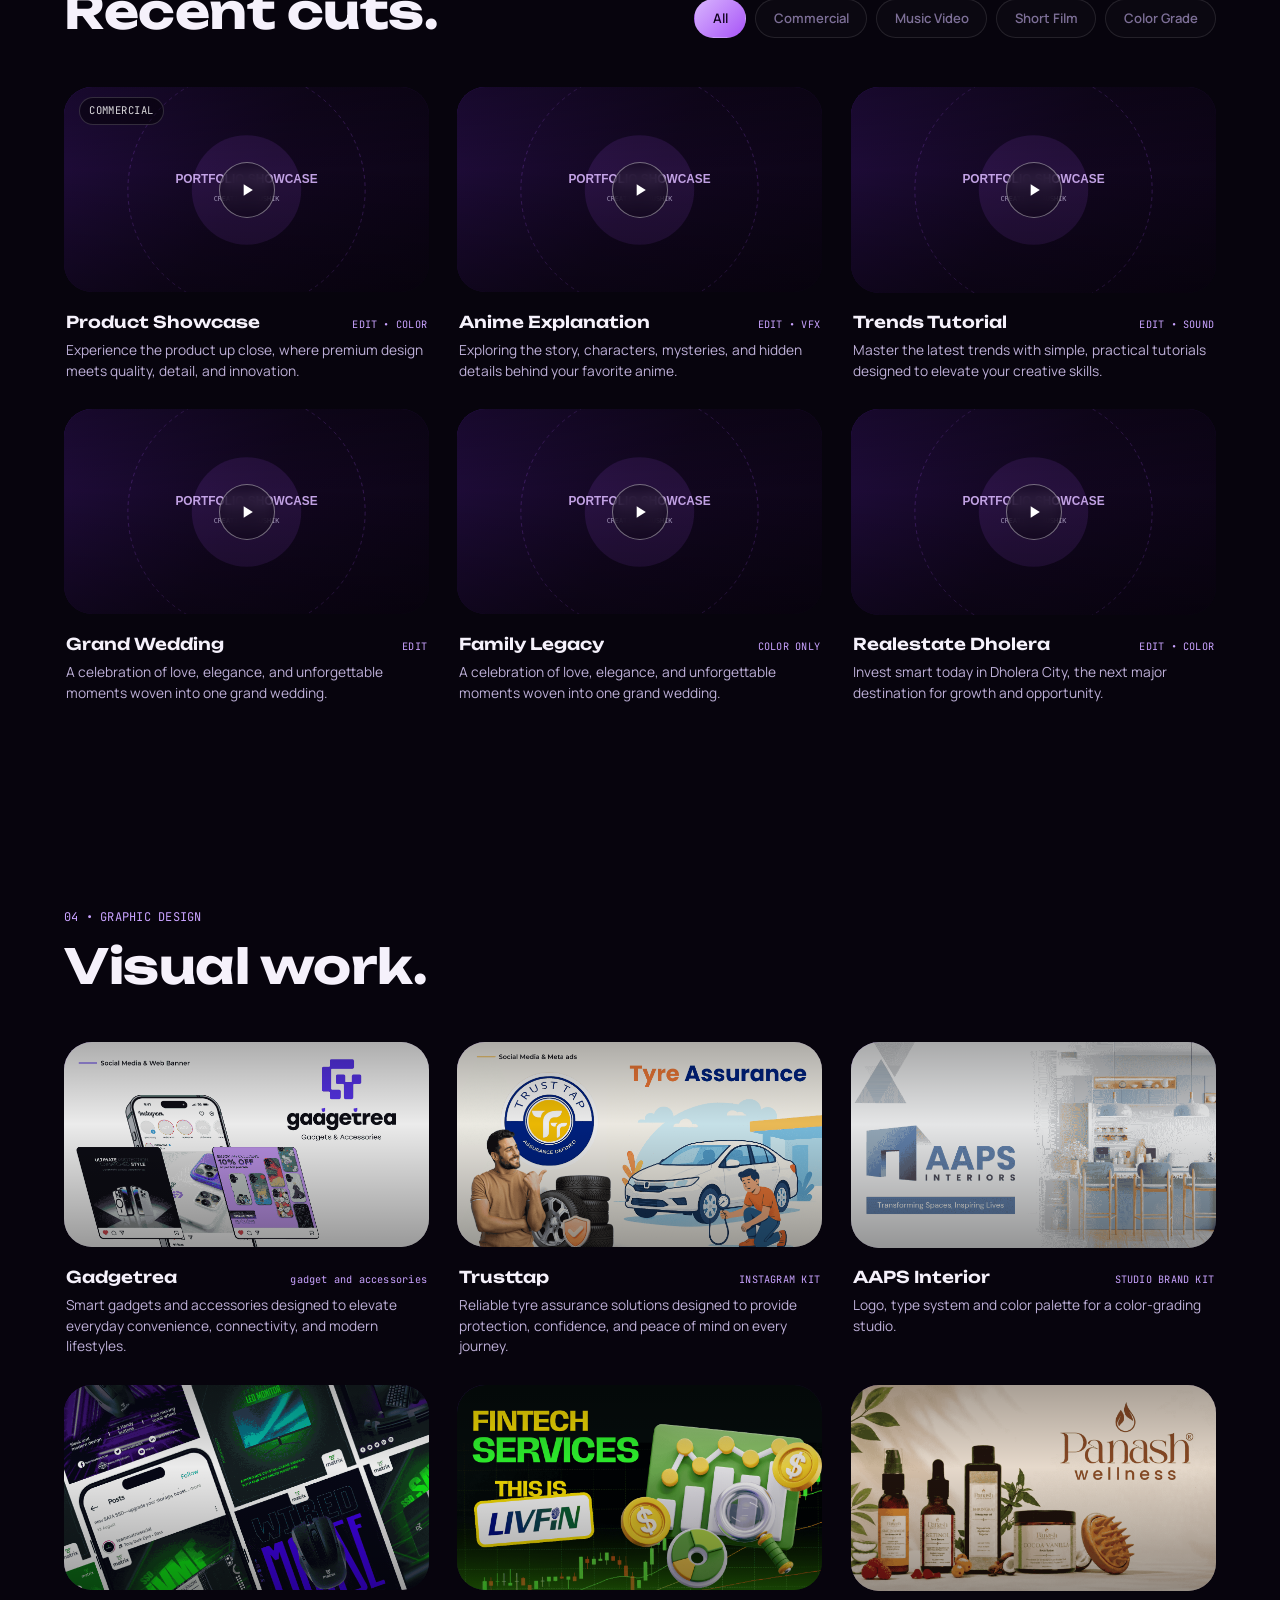
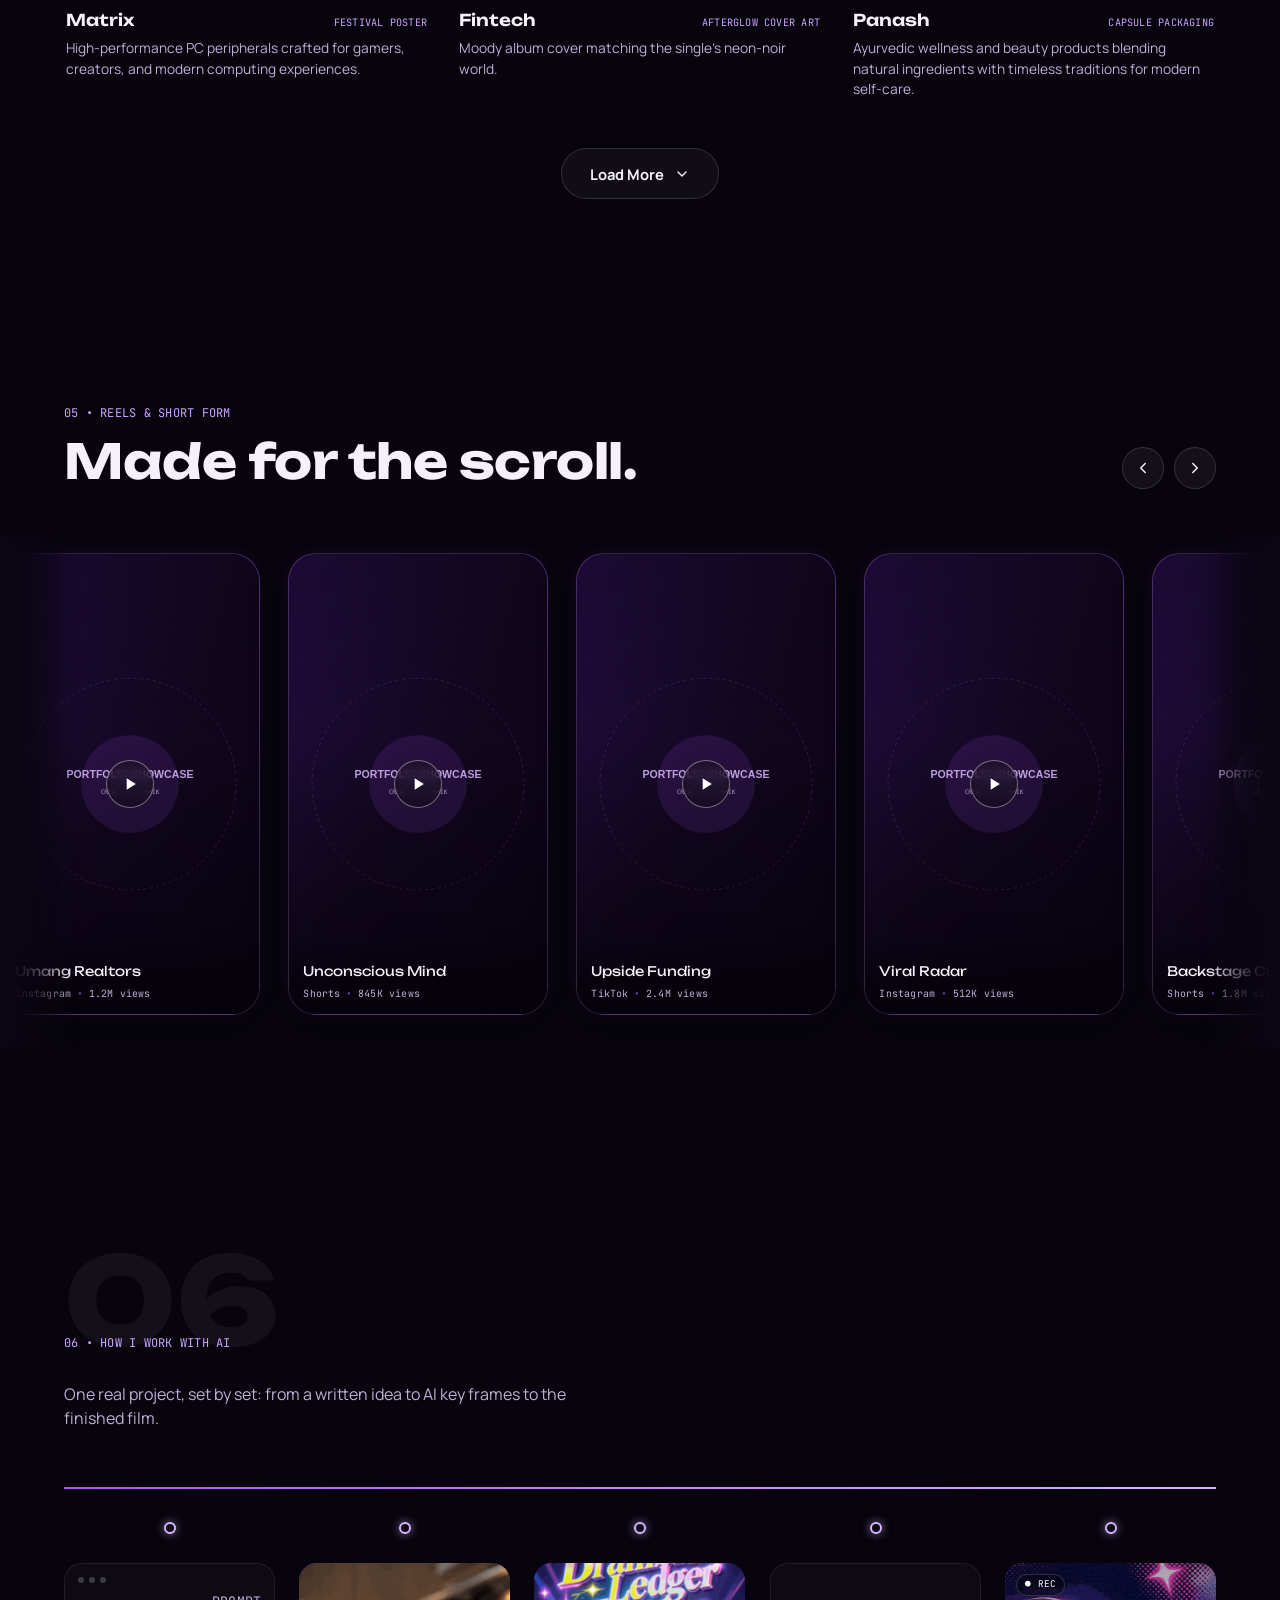
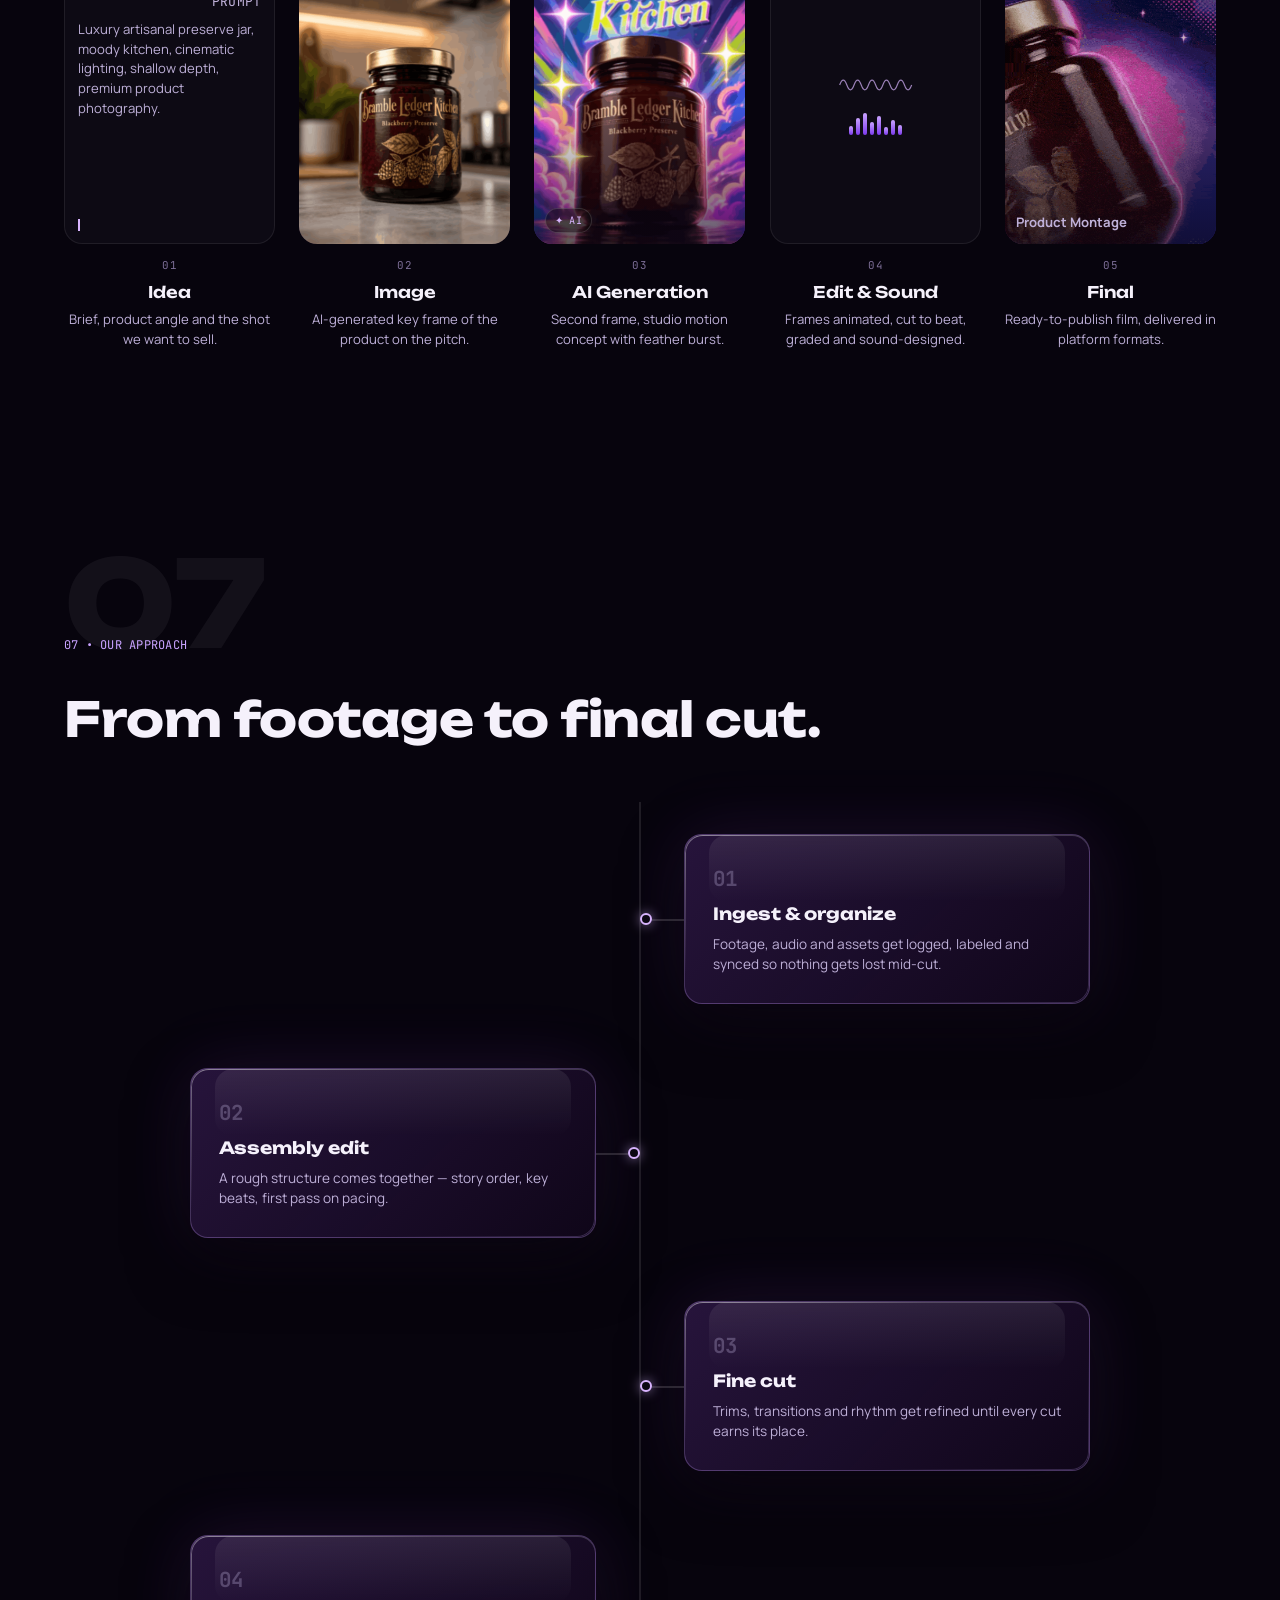
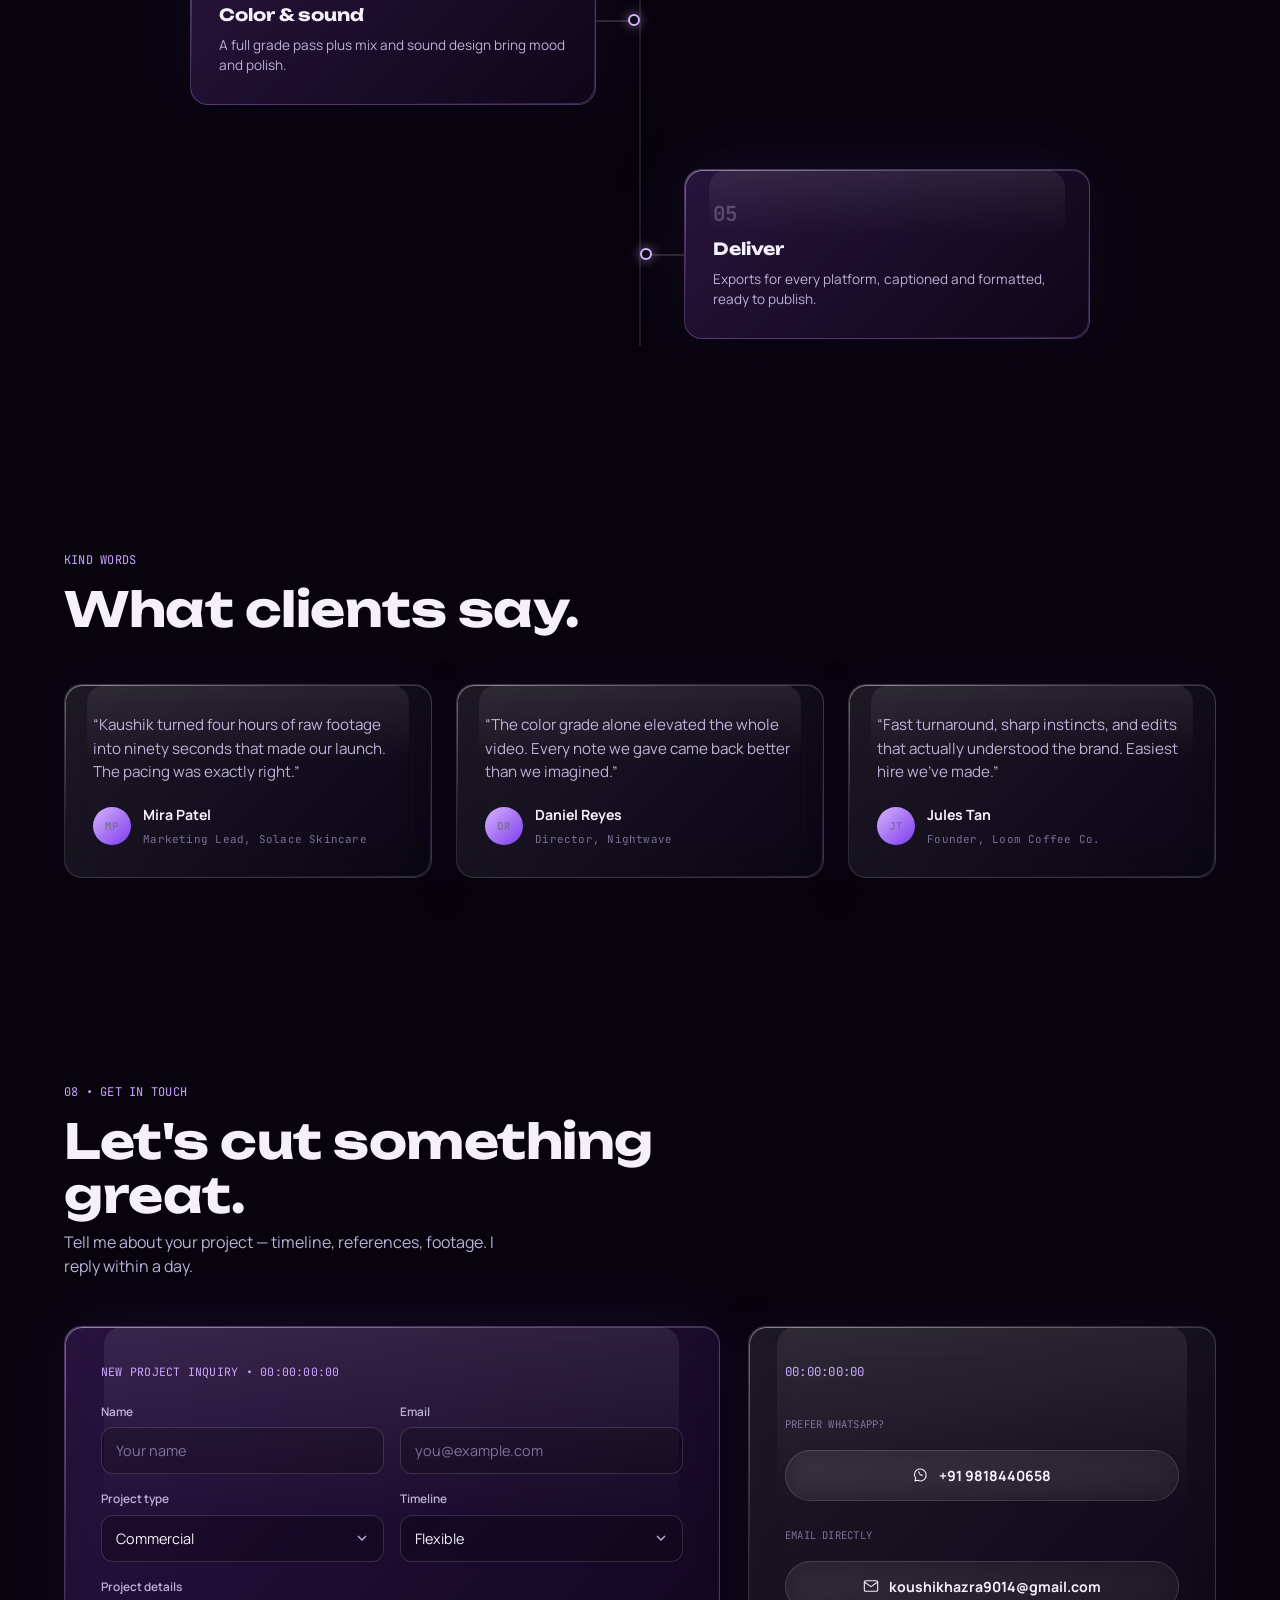
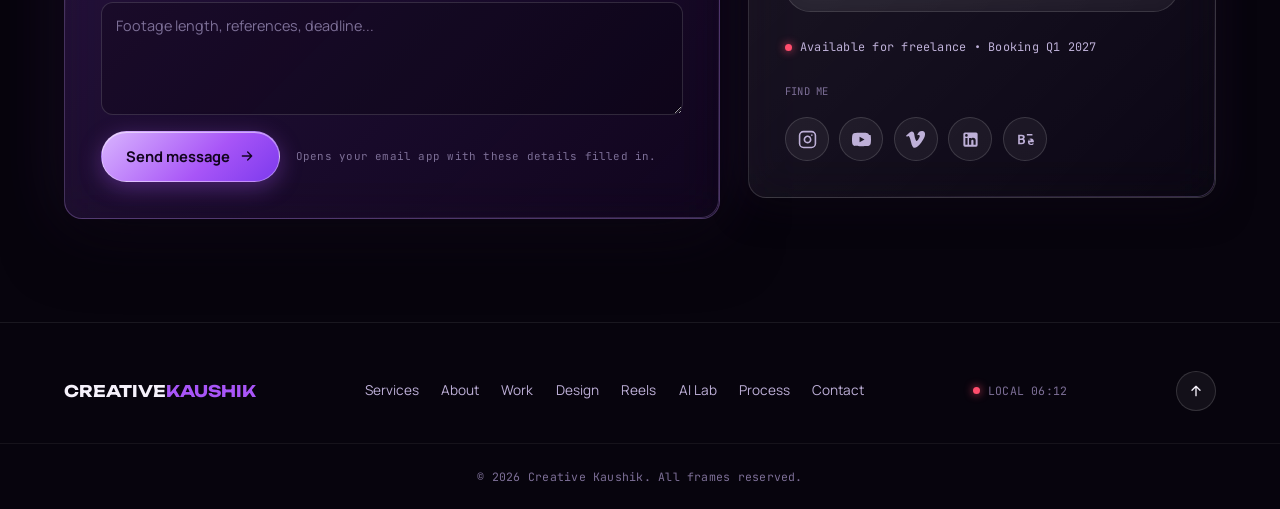
==== commit b0ecf834: "Update index.html" ====
--- a/index.html
+++ b/index.html
@@ -107,7 +107,7 @@
             attention from frame one to the last cut. Sharp pacing, rich color, sound that lands on the beat.
           </p>
           <div class="hero-actions" data-delay="2" data-reveal="fade-up">
-            <button aria-label="Play showreel video preview" class="btn btn-primary" data-youtube="YE7VzlLtp-4" id="heroShowreelBtn">
+            <button aria-label="Play showreel video preview" class="btn btn-primary" data-youtube="IwRO263huoQ" id="heroShowreelBtn">
               <svg class="btn-icon" height="14" viewbox="0 0 24 24" width="14">
                 <path d="M8 5v14l11-7z" fill="currentColor"></path>
               </svg>
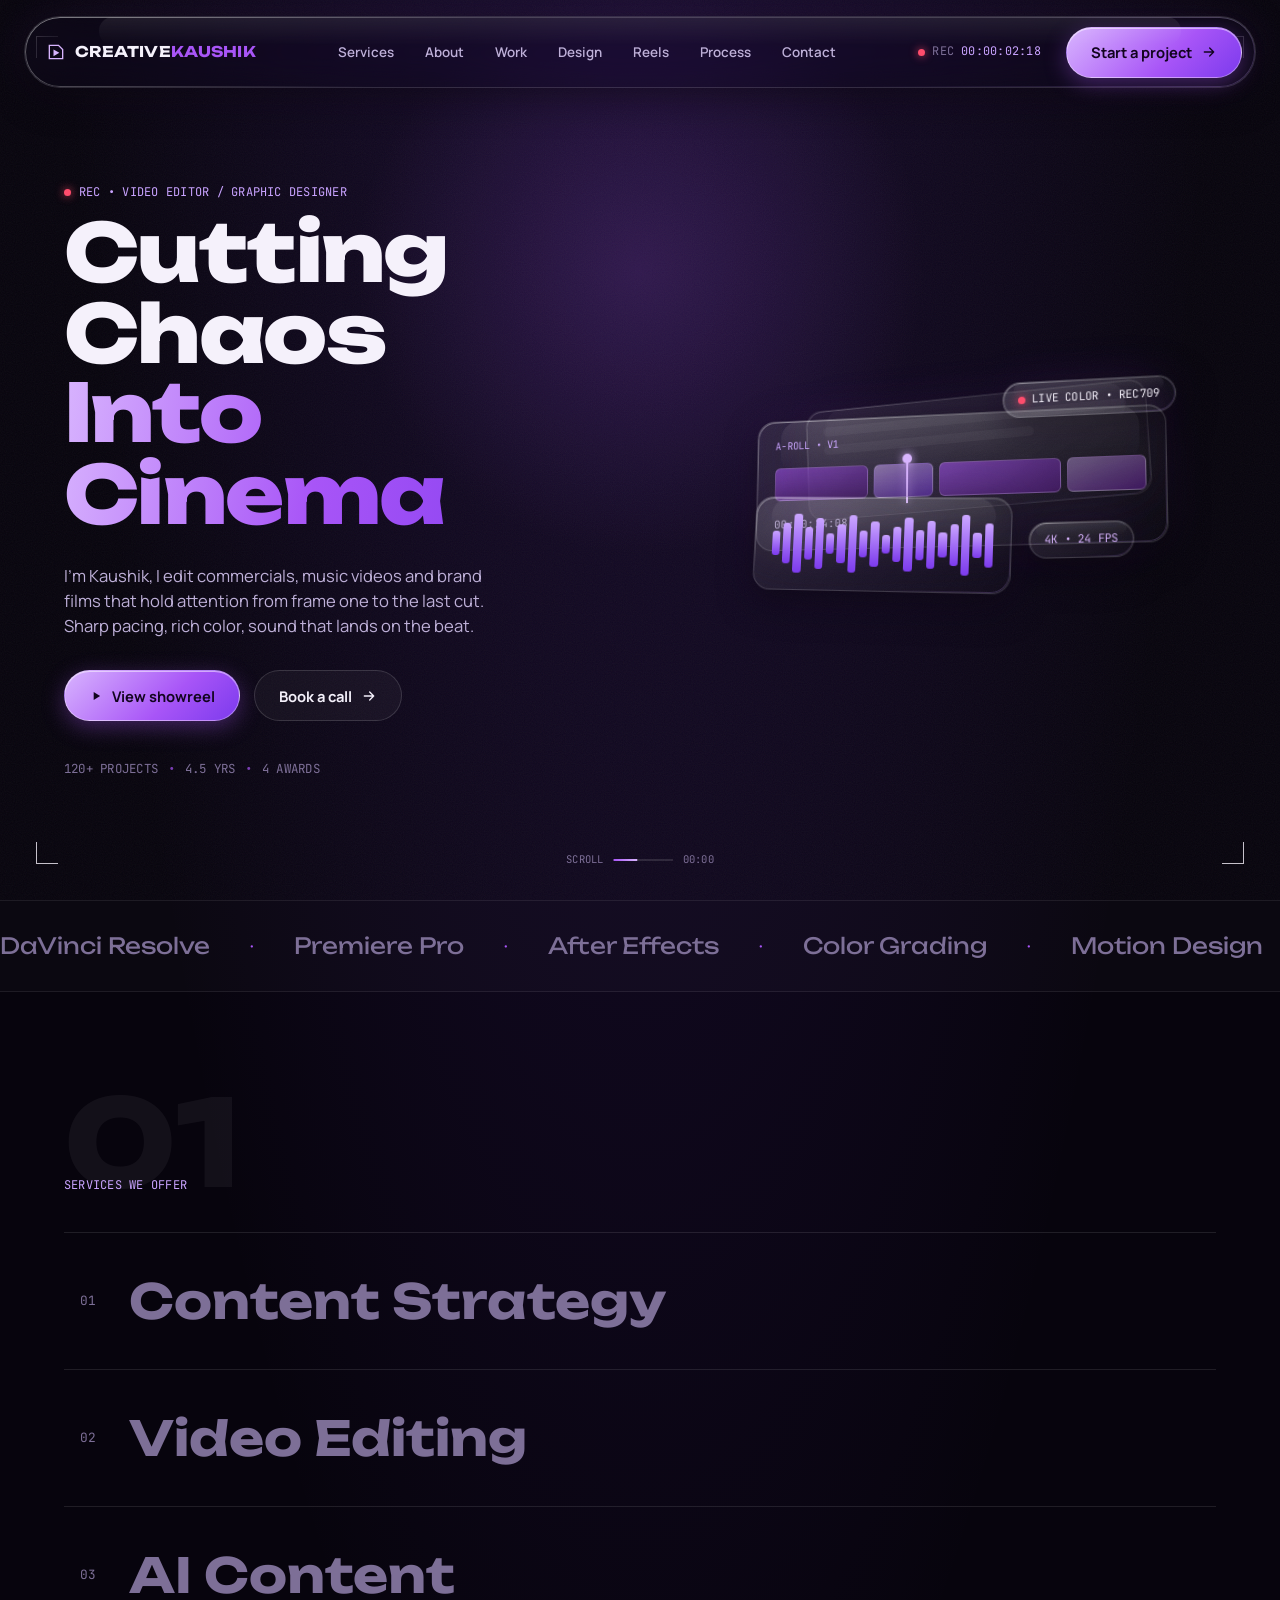
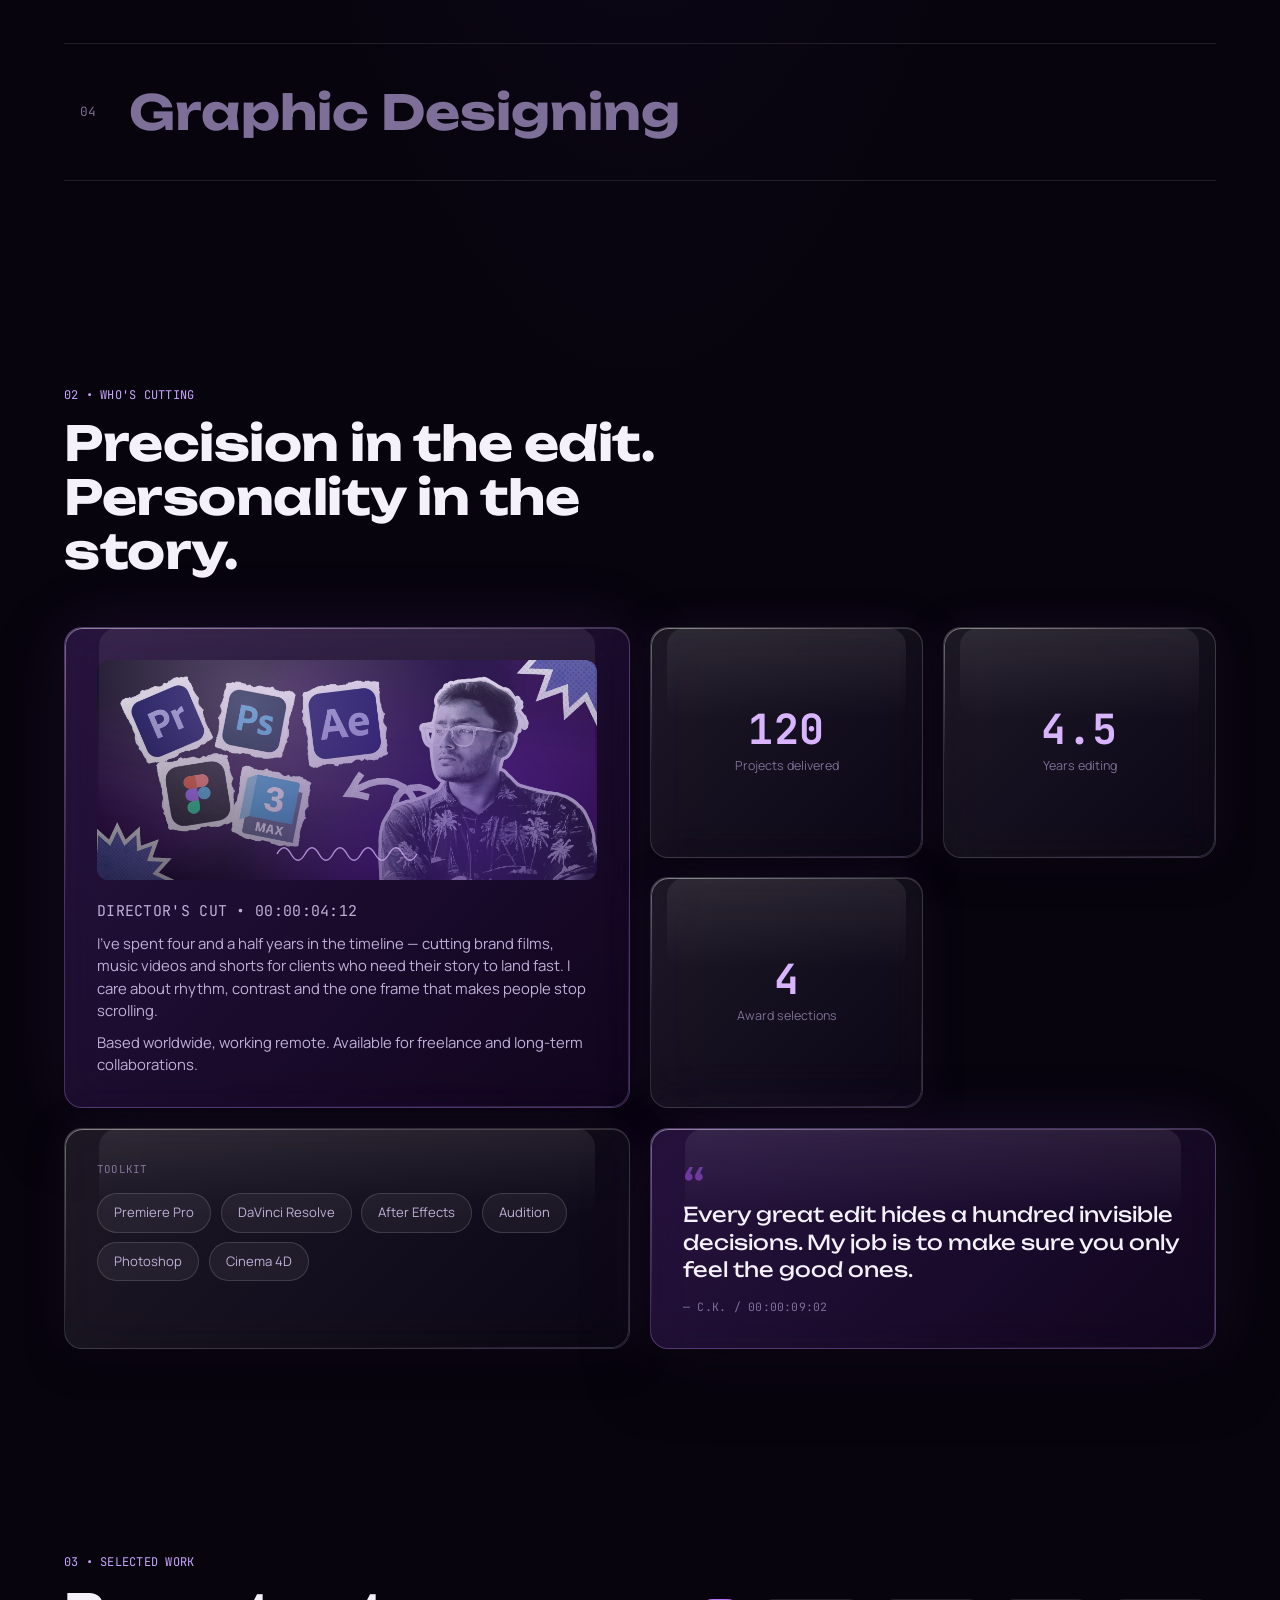
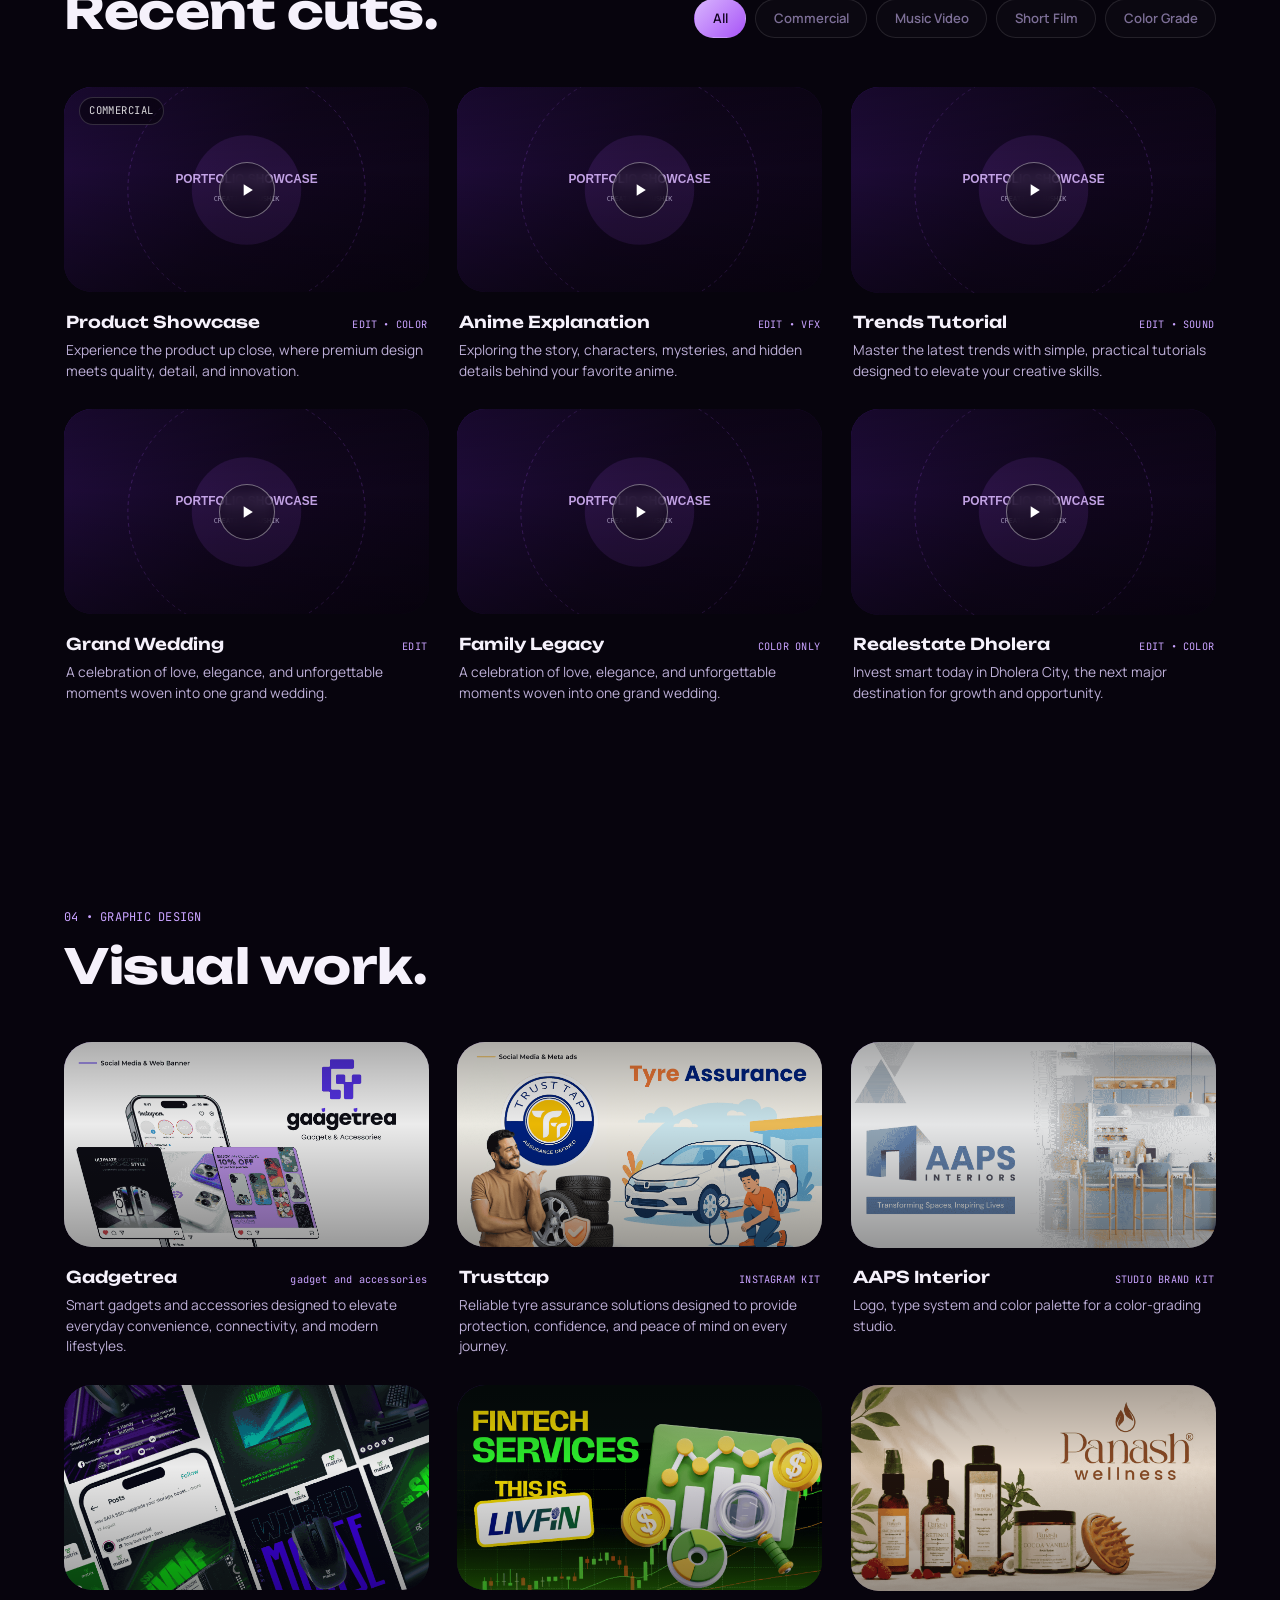
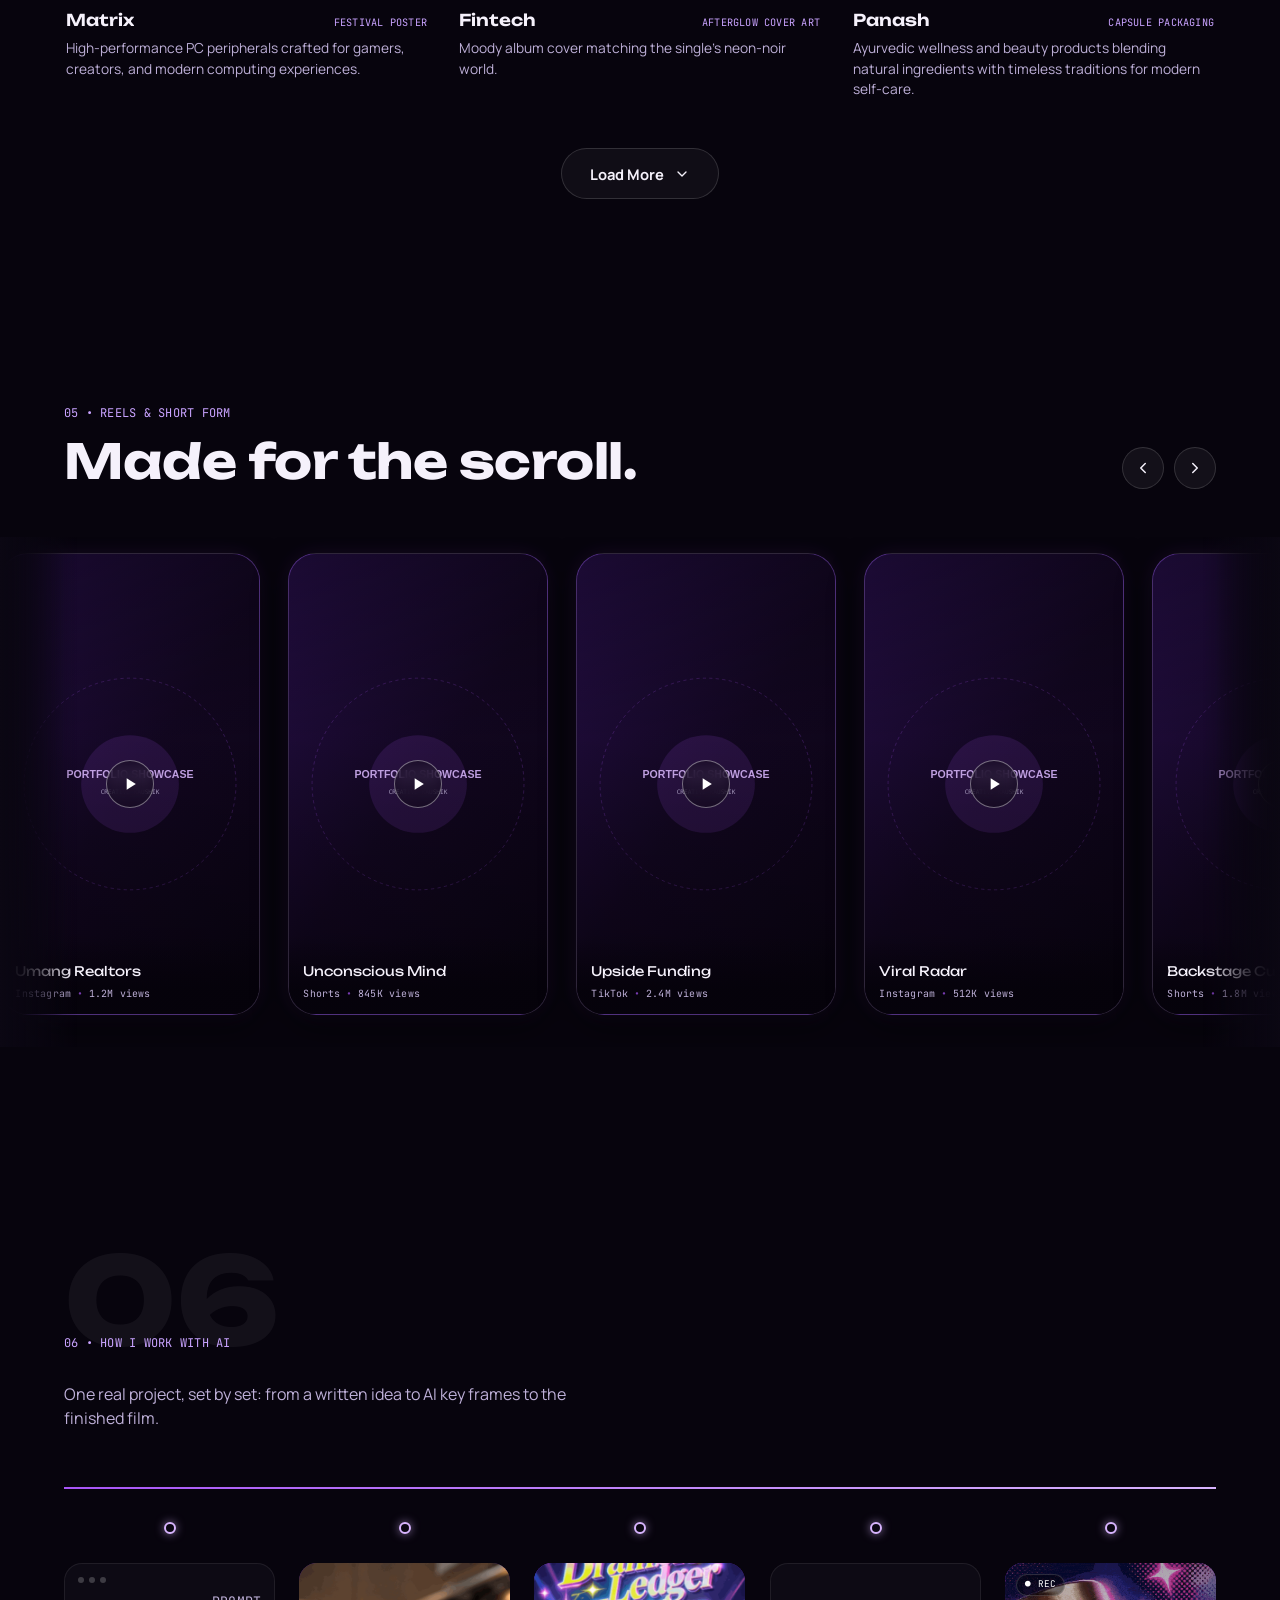
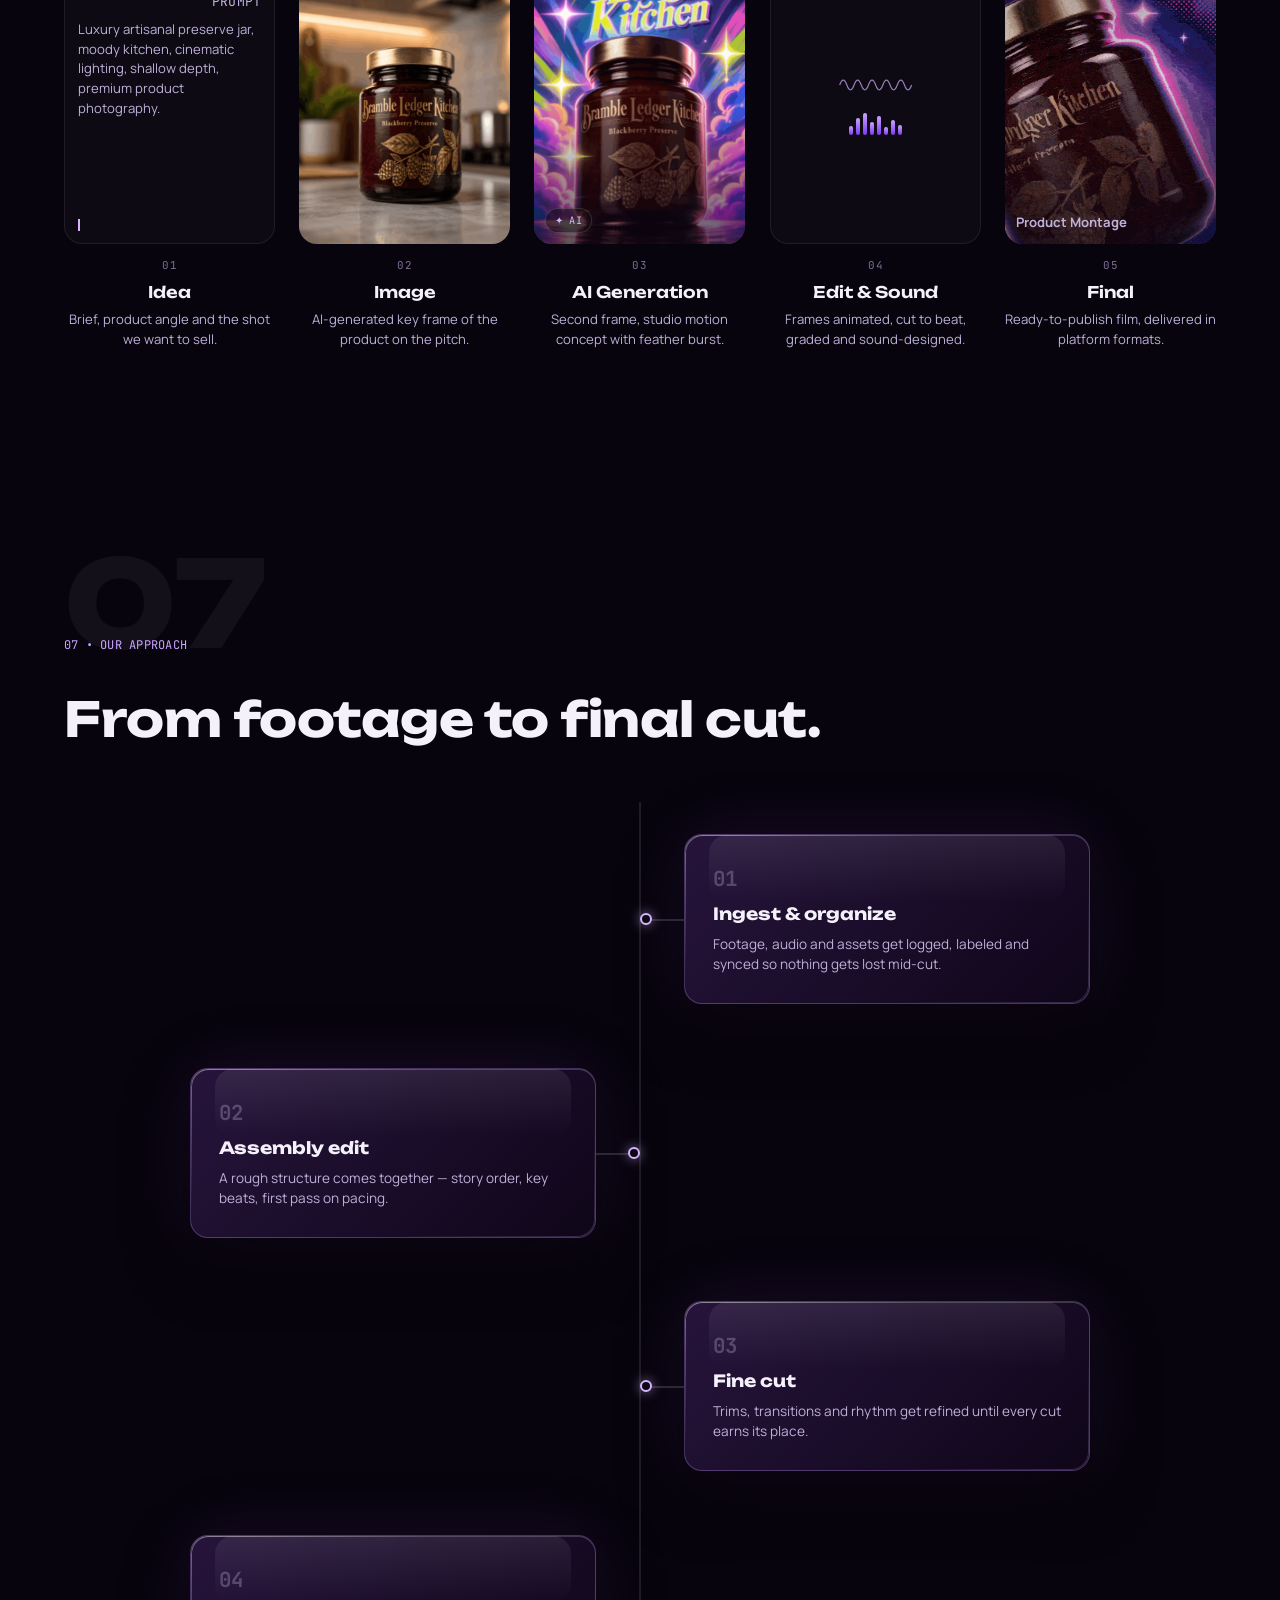
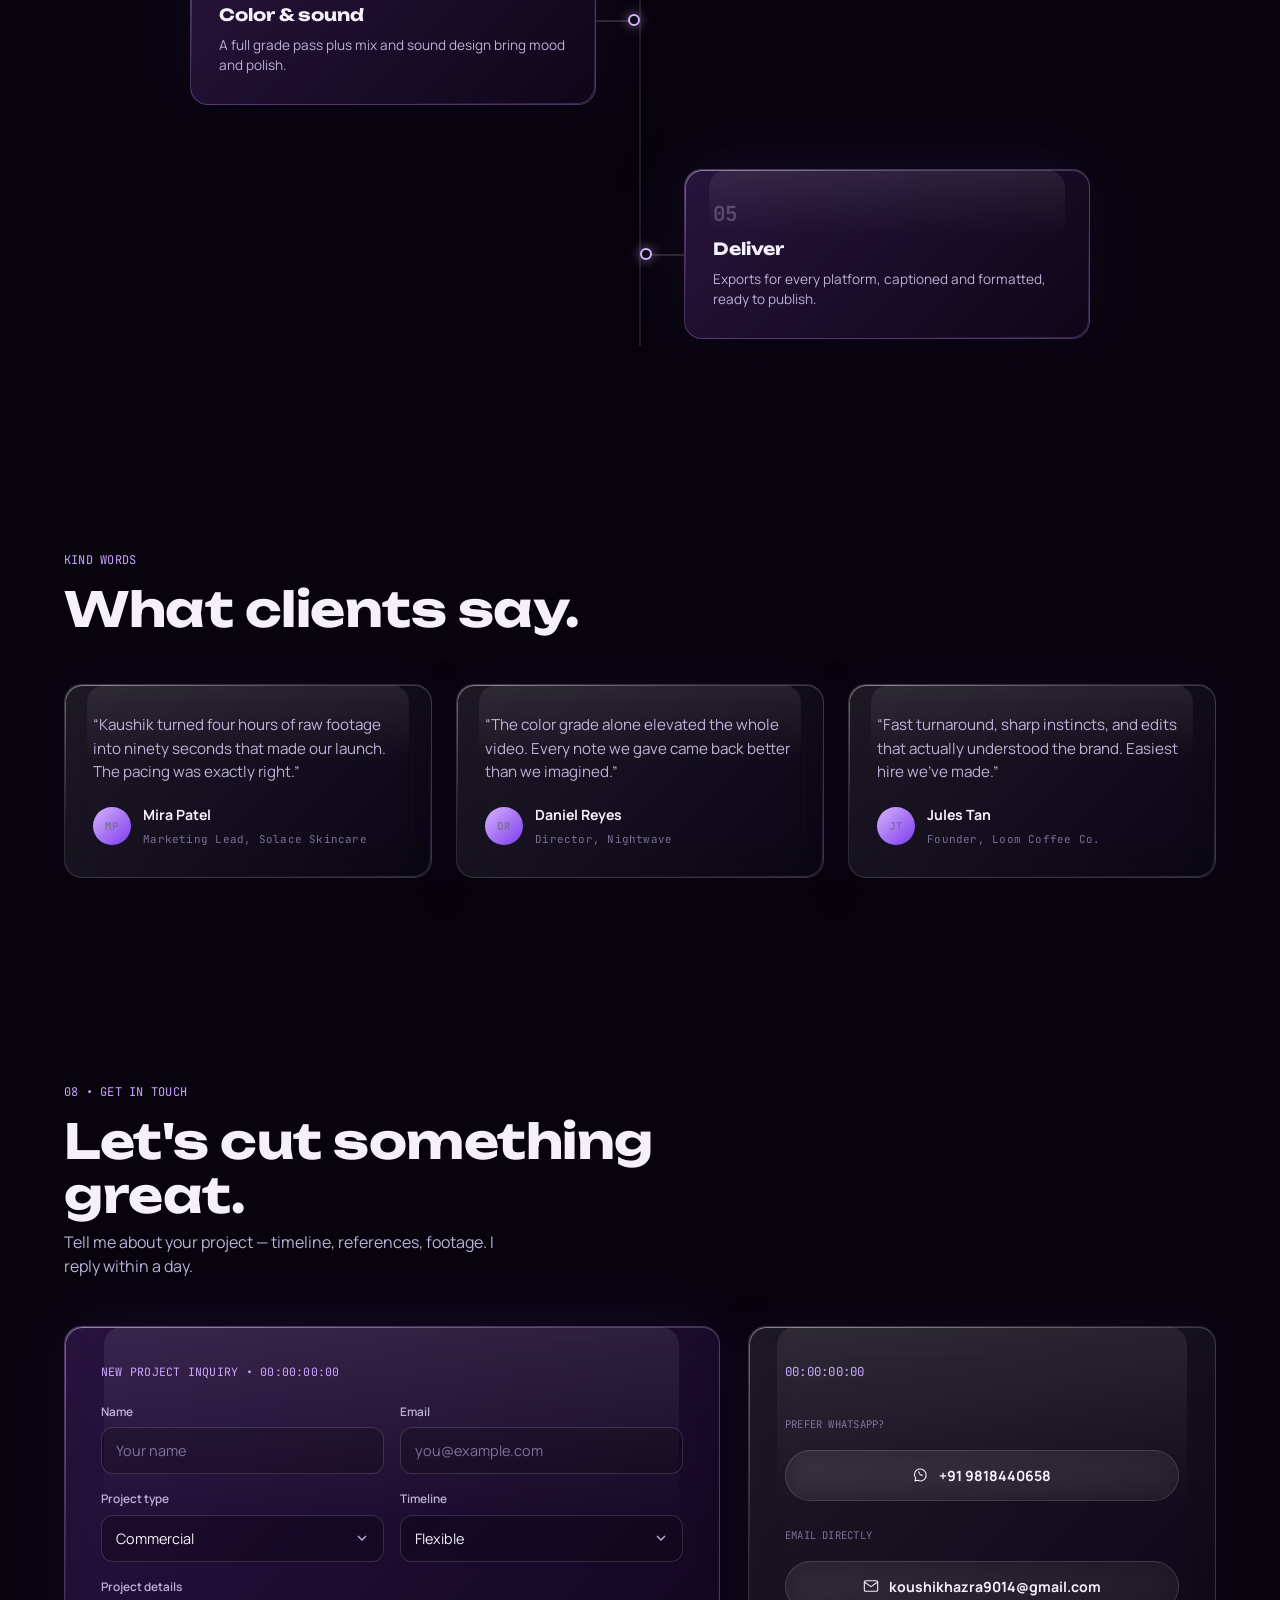
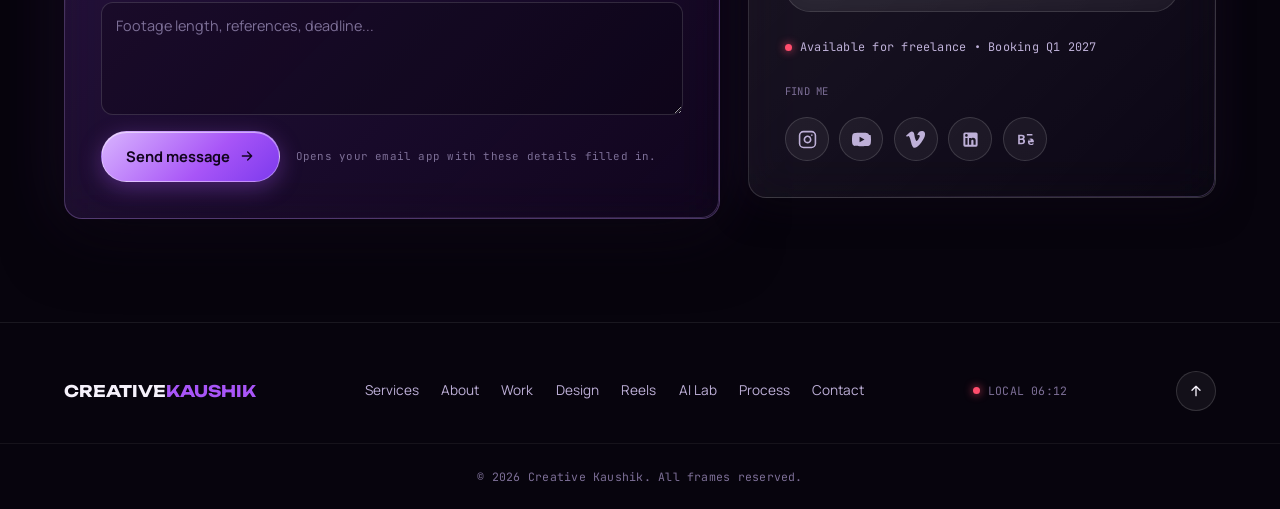
==== commit 1afdda56: "Update index.html" ====
--- a/index.html
+++ b/index.html
@@ -3,7 +3,7 @@
 <head>
   <meta charset="utf-8"/>
   <meta content="width=device-width, initial-scale=1.0" name="viewport"/>
-  <title>Creative Kaushik — Video Editor &amp; Colorist</title>
+  <title>Creative Kaushik — Video Editor &amp; Graphic Designer</title>
   <meta content="Creative Kaushik is a video editor and colorist crafting commercials, music videos, short films and reels with sharp pacing and rich color." name="description"/>
   <link href="https://fonts.googleapis.com" rel="preconnect"/>
   <link crossorigin="" href="https://fonts.gstatic.com" rel="preconnect"/>
@@ -96,14 +96,14 @@
       <div class="container hero-inner">
         <div class="hero-content">
           <p class="eyebrow mono" data-reveal="fade">
-            <span class="rec-dot"></span> REC • VIDEO EDITOR / COLOR ARTIST
+            <span class="rec-dot"></span> REC • VIDEO EDITOR / Graphic Designer
           </p>
           <h1 class="hero-title">
             <span class="ht-line" data-parallax="0.15">Cutting Chaos</span>
             <span class="ht-line ht-accent" data-parallax="0.3">Into Cinema</span>
           </h1>
           <p class="hero-sub" data-delay="1" data-reveal="fade-up">
-            I'm Kaushik — I edit commercials, music videos and brand films that hold
+            I'm Kaushik, I edit commercials, music videos and brand films that hold
             attention from frame one to the last cut. Sharp pacing, rich color, sound that lands on the beat.
           </p>
           <div class="hero-actions" data-delay="2" data-reveal="fade-up">
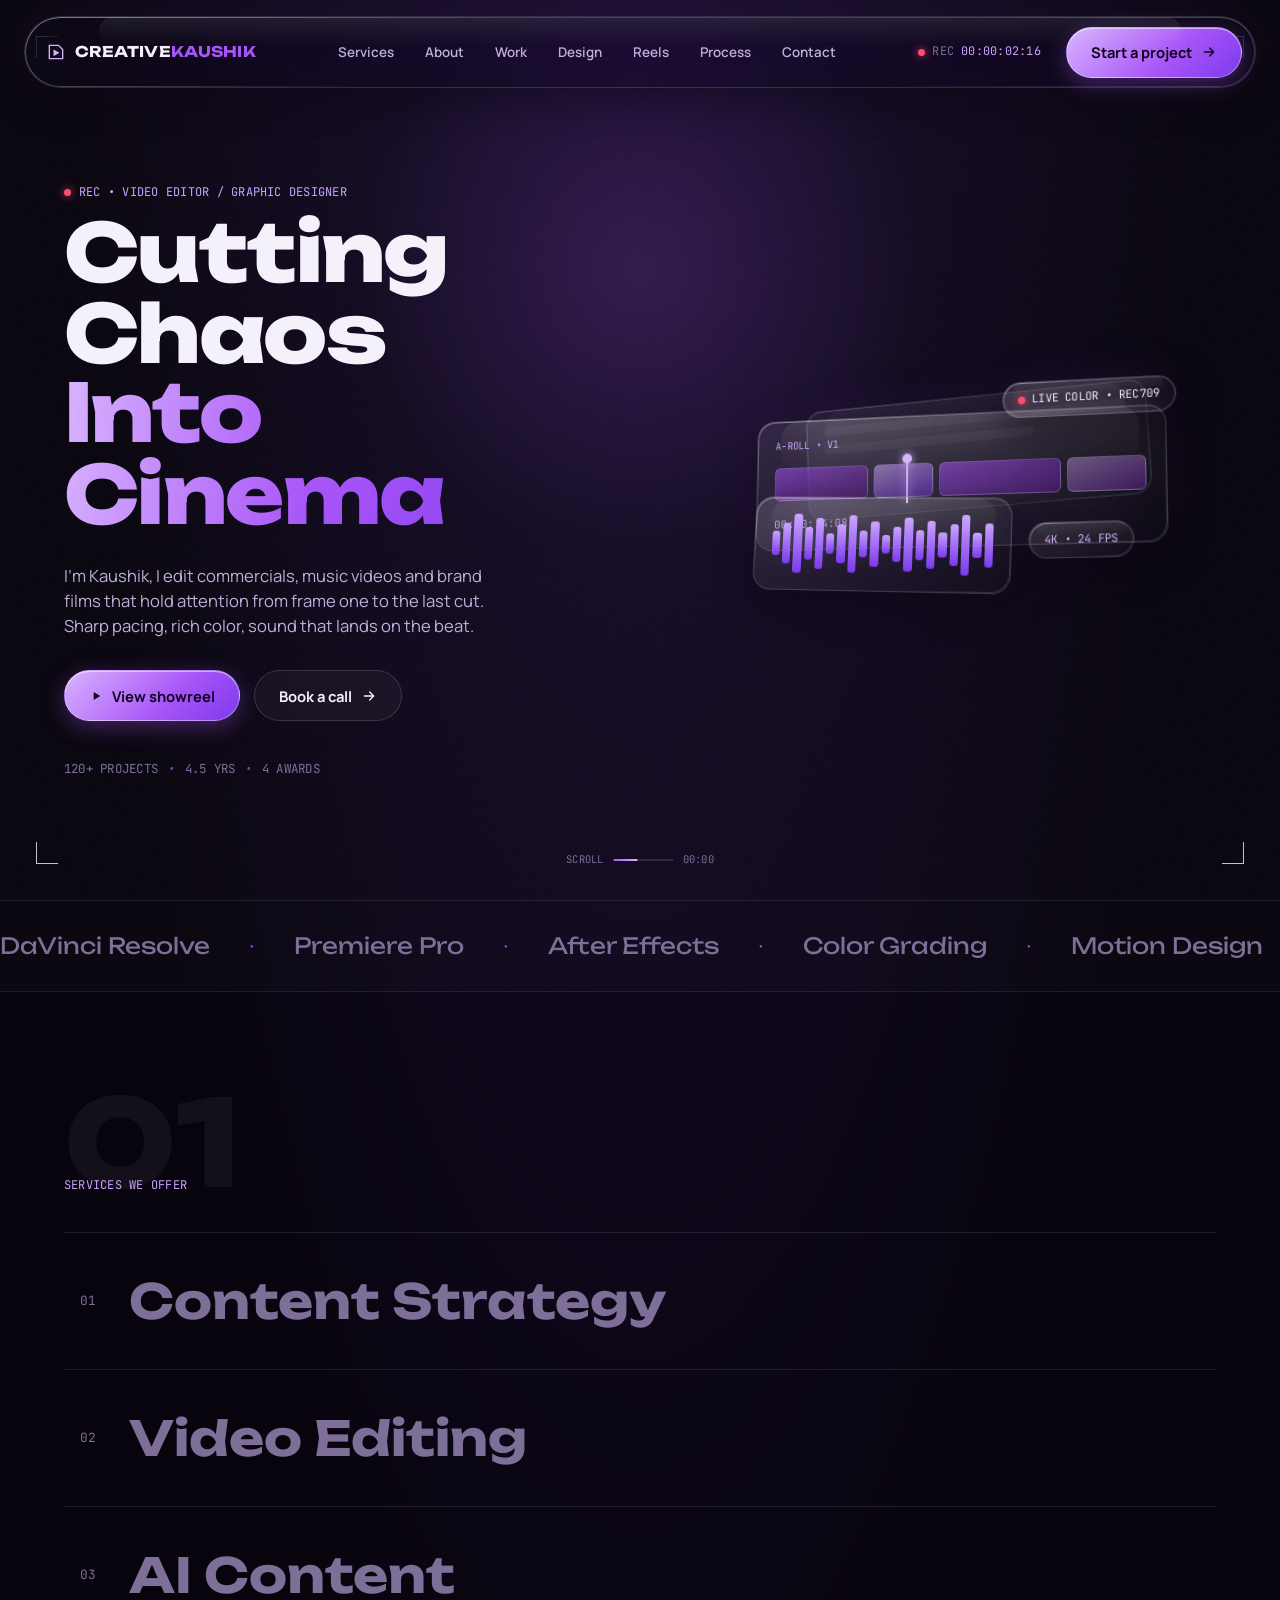
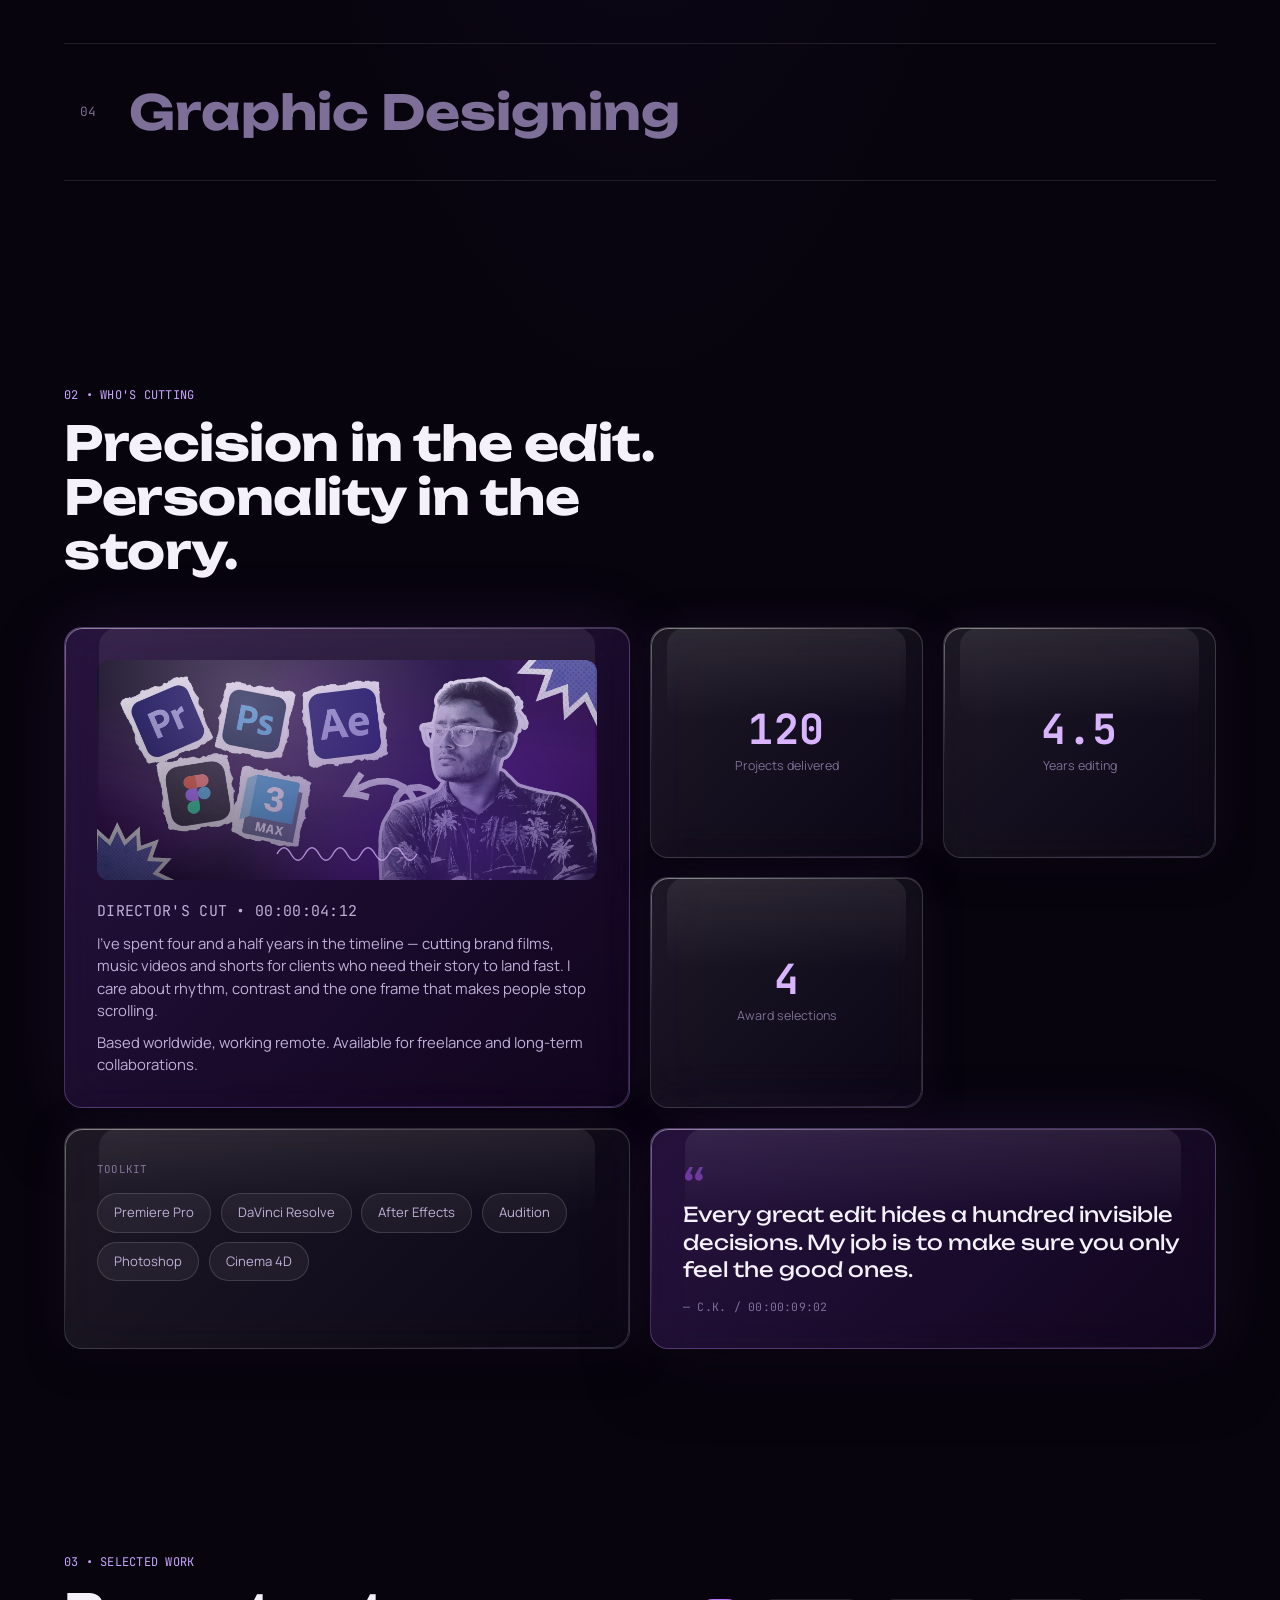
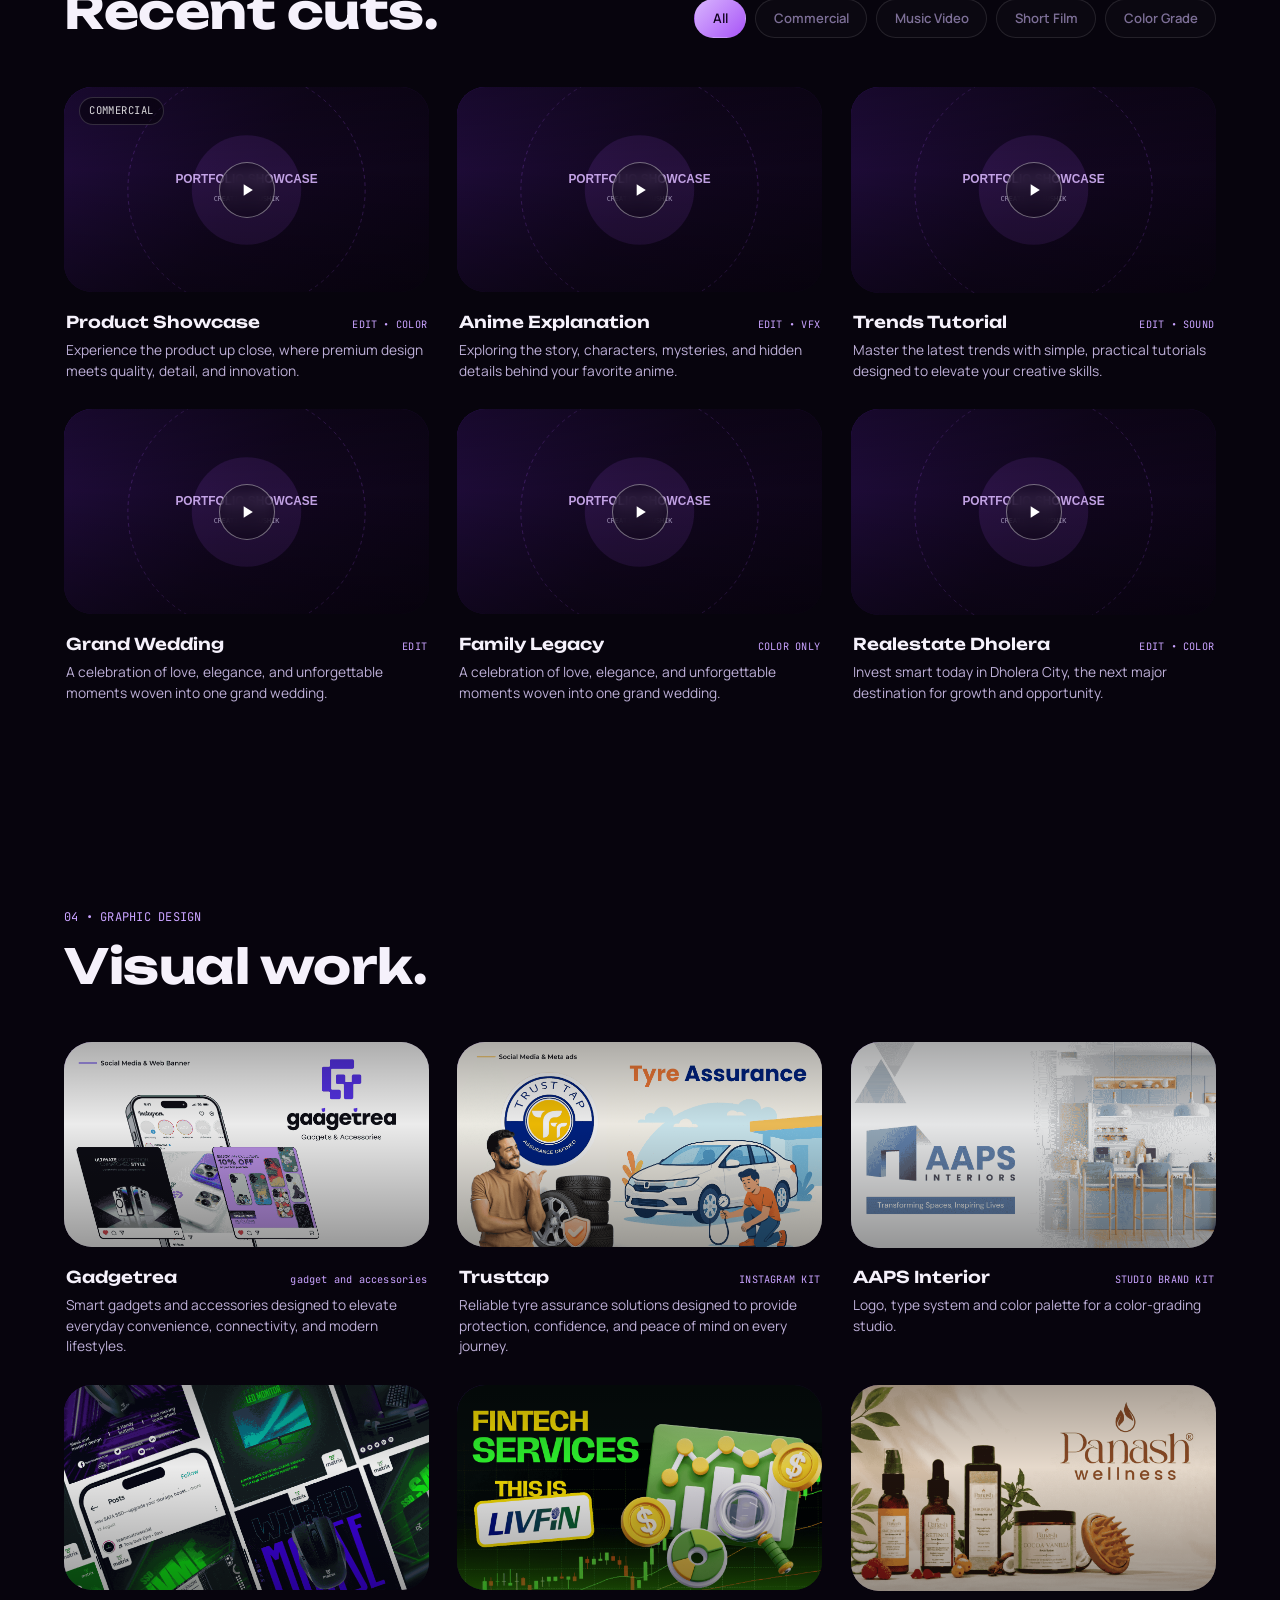
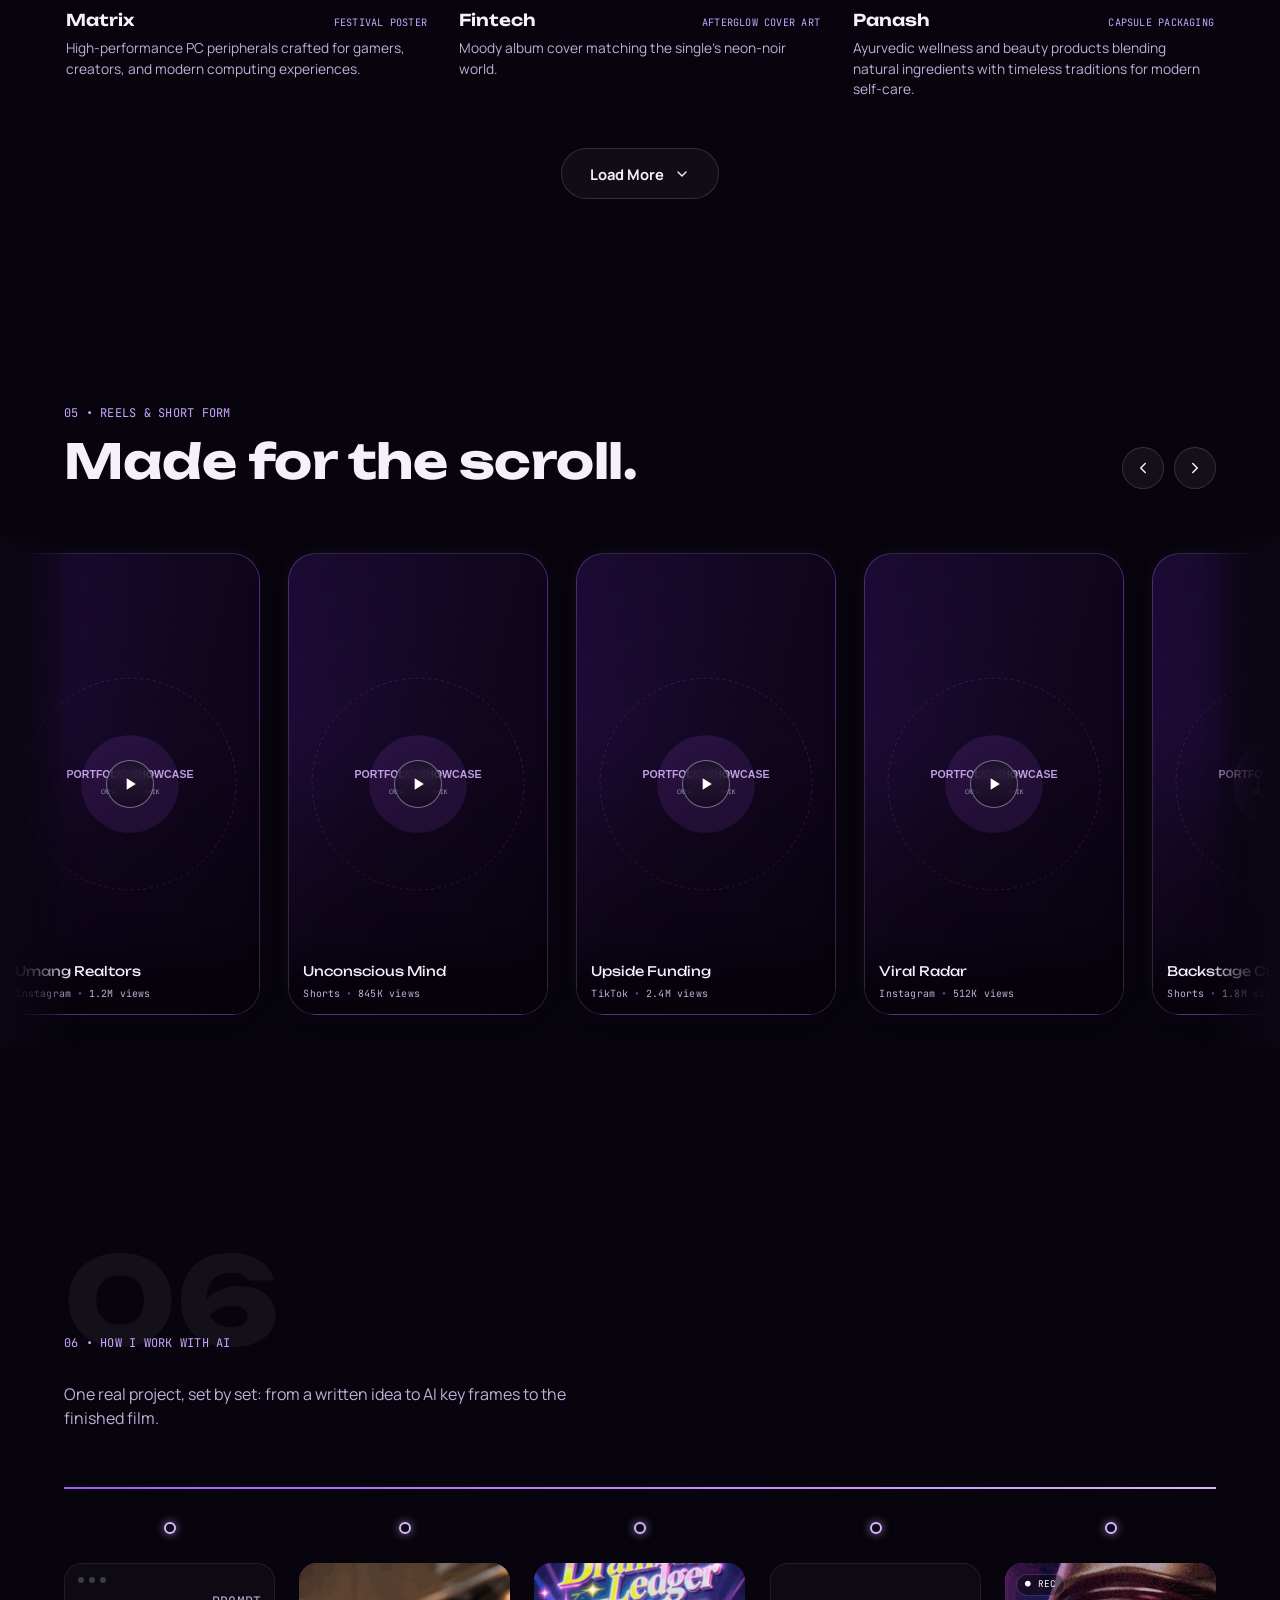
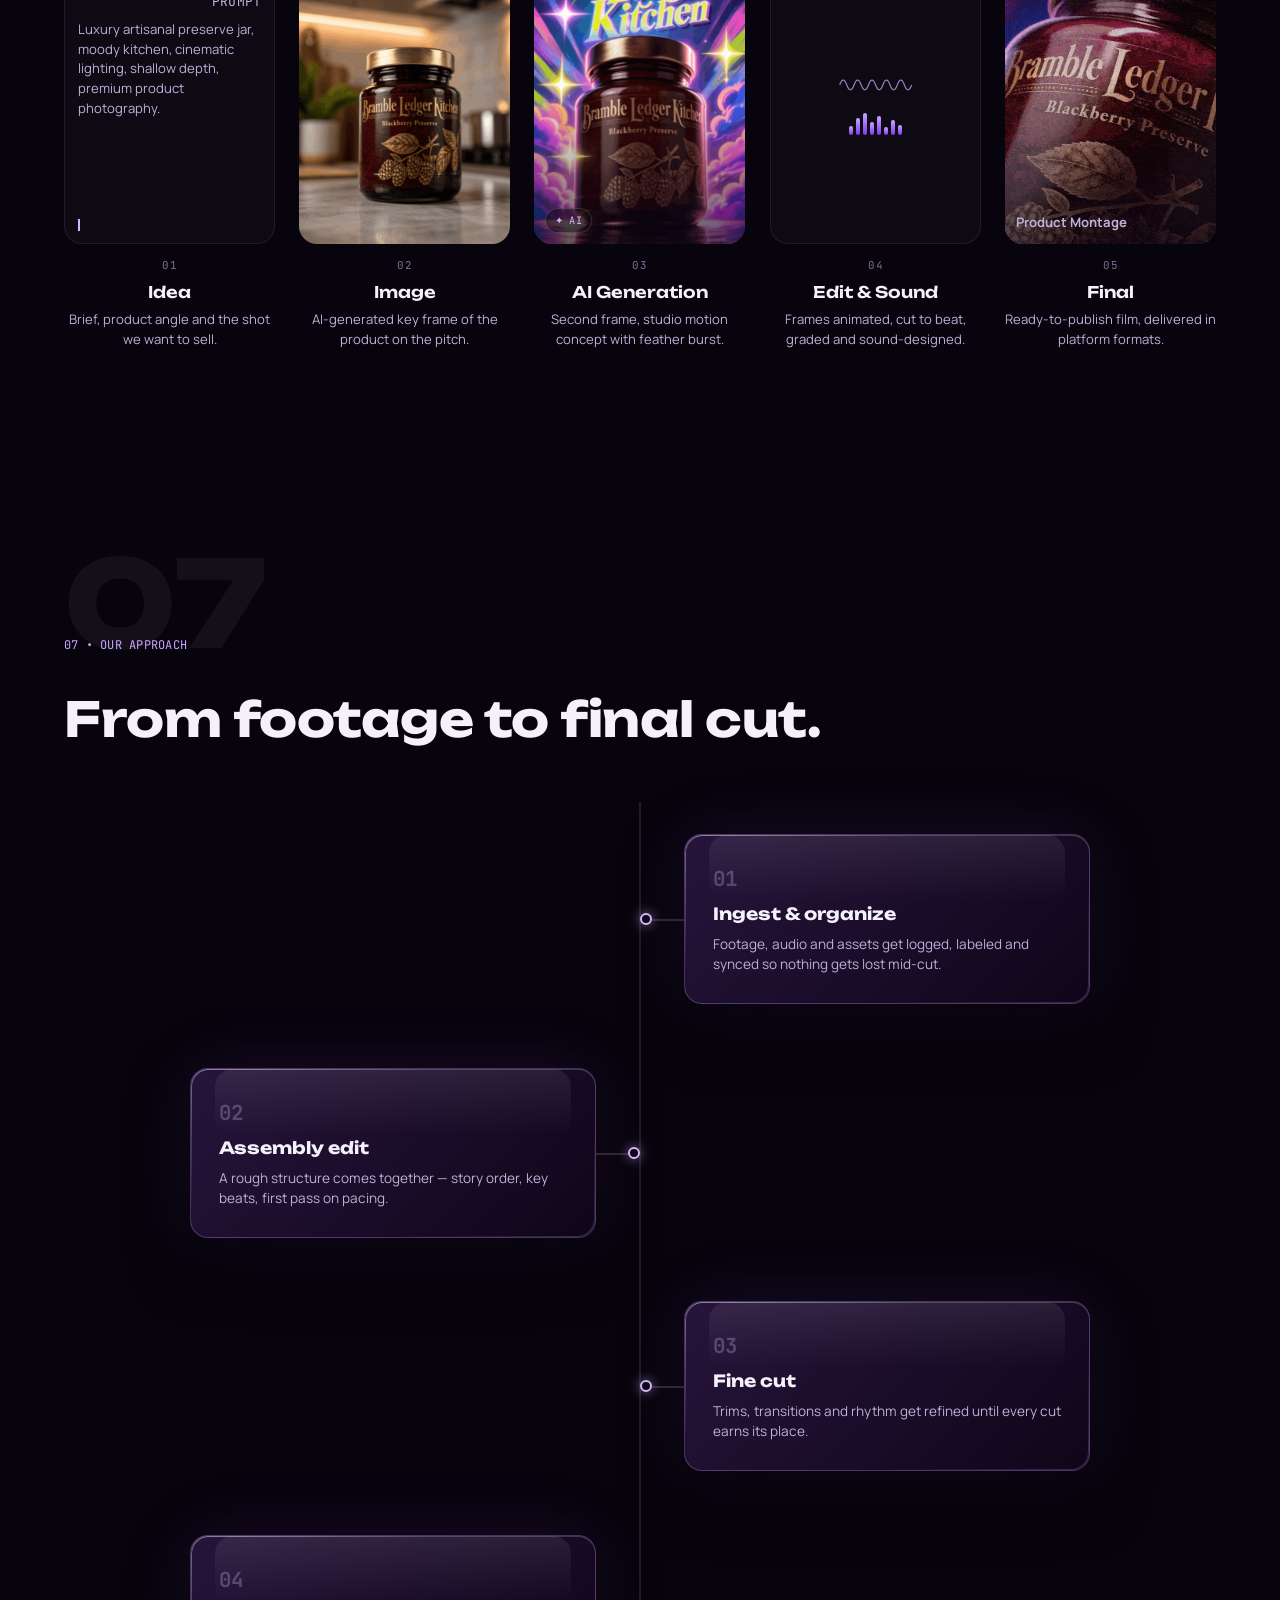
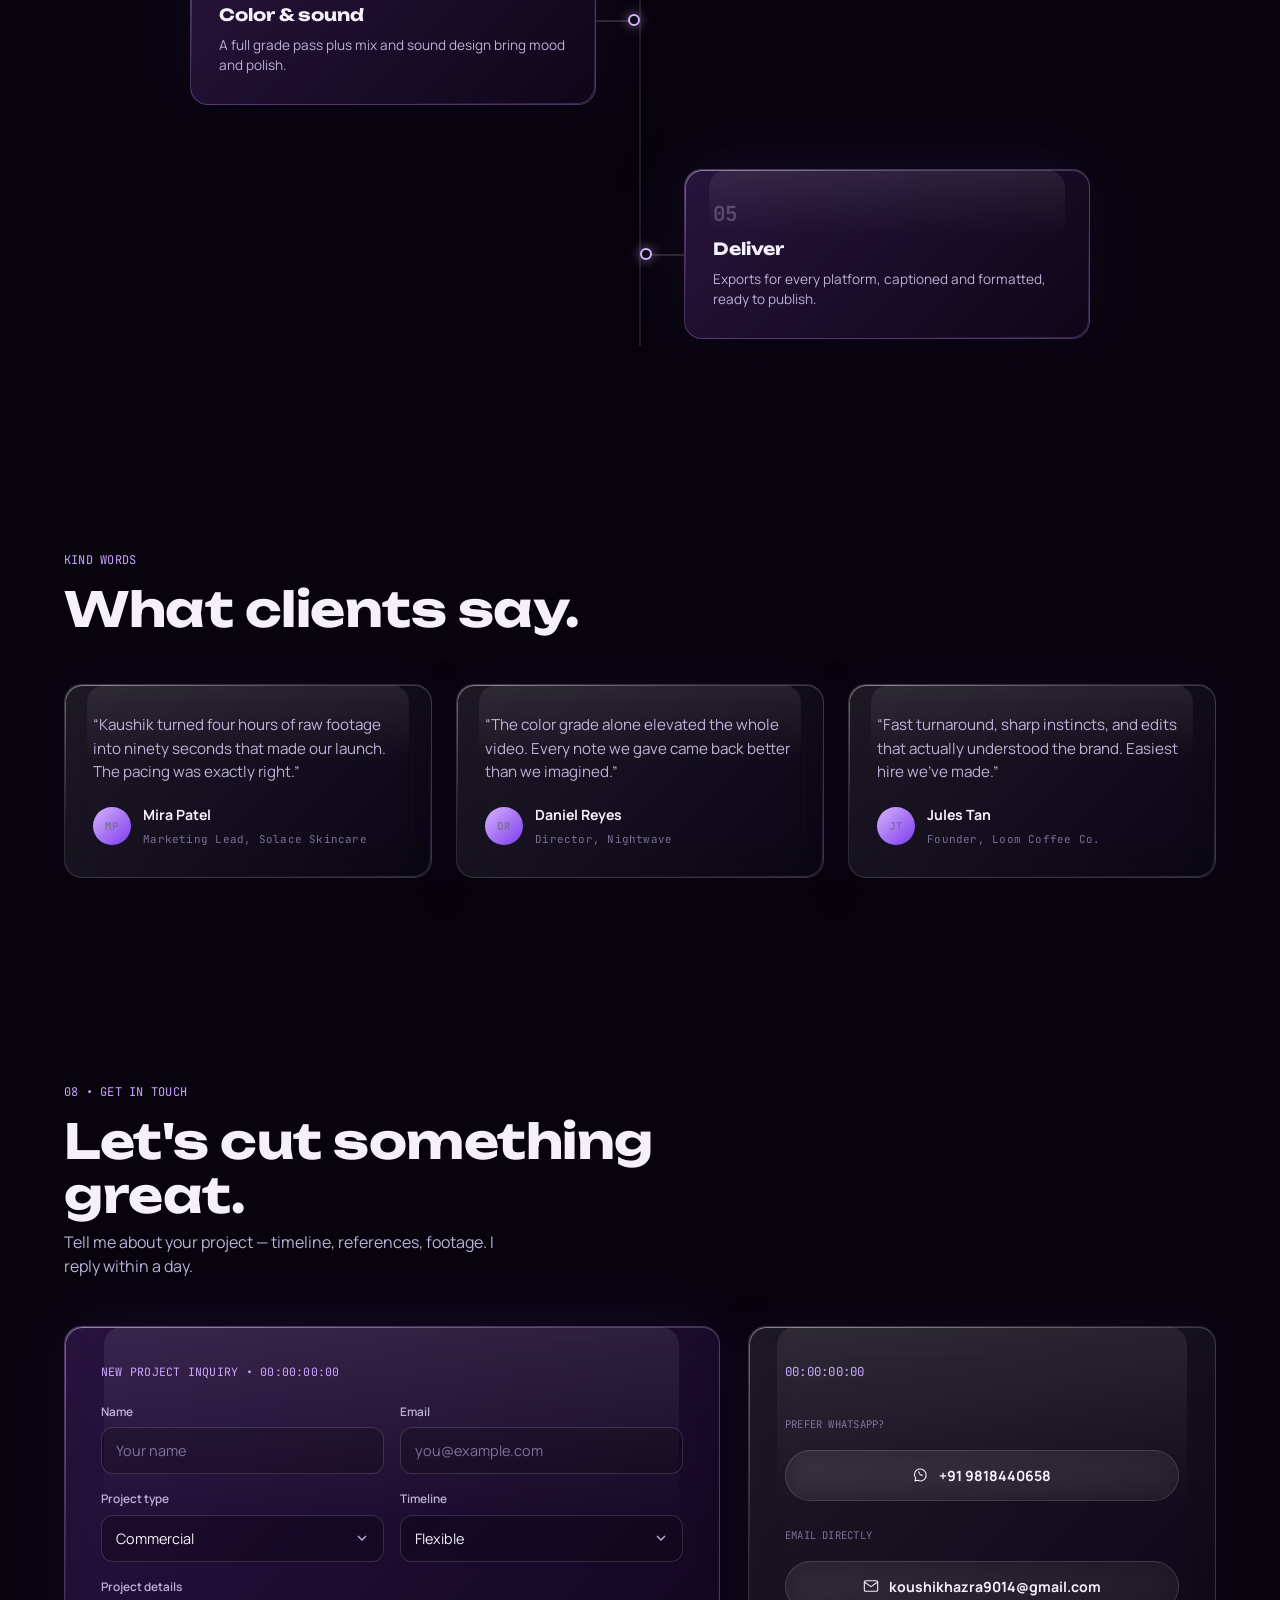
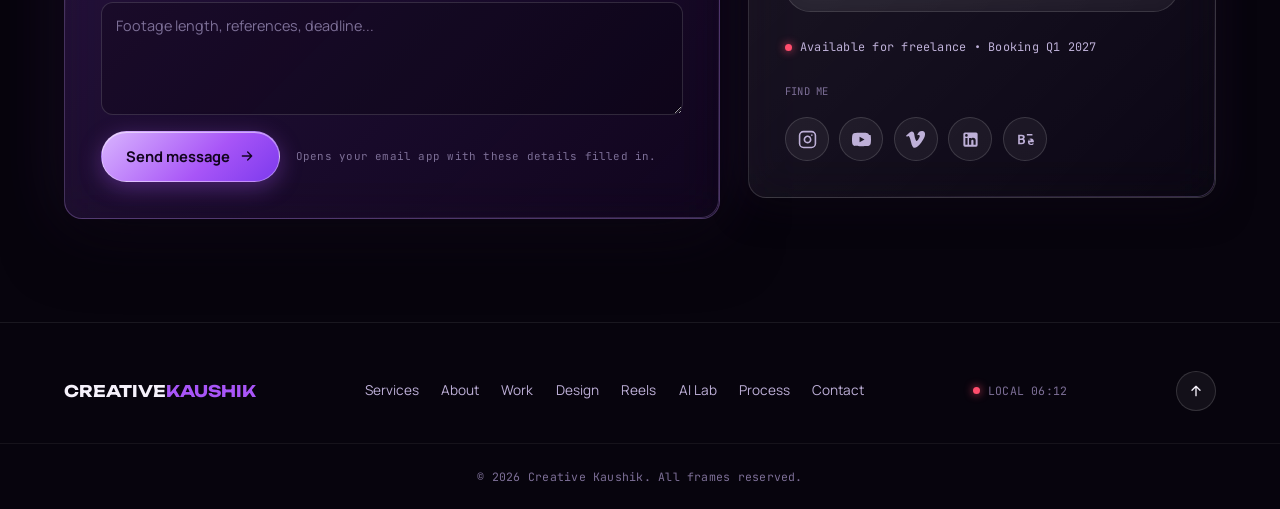
==== commit 8d63ecb6: "Update index.html" ====
--- a/index.html
+++ b/index.html
@@ -1079,16 +1079,16 @@
             <!-- Animated Social Icons in FIND ME -->
             <p class="contact-side-label mono">FIND ME</p>
             <div class="cta-socials" aria-label="Social profiles">
-              <a aria-label="Instagram" href="https://instagram.com" rel="noopener" target="_blank">
+              <a aria-label="Instagram" href="https://www.instagram.com/creativekaushik_/" rel="noopener" target="_blank">
                 <svg height="18" viewbox="0 0 24 24" width="18" fill="none" stroke="currentColor" stroke-width="2" stroke-linecap="round" stroke-linejoin="round"><rect x="2" y="2" width="20" height="20" rx="5" ry="5"></rect><path d="M16 11.37A4 4 0 1 1 12.63 8 4 4 0 0 1 16 11.37z"></path><line x1="17.5" y1="6.5" x2="17.51" y2="6.5"></line></svg>
               </a>
-              <a aria-label="YouTube" href="https://youtube.com" rel="noopener" target="_blank">
+              <a aria-label="YouTube" href="https://www.youtube.com/@fryctoo" rel="noopener" target="_blank">
                 <svg height="18" viewbox="0 0 24 24" width="18" fill="currentColor"><path d="M23.498 6.186a3.016 3.016 0 0 0-2.122-2.136C21.505 3.545 14 3.545 14 3.545s-7.505 0-9.377.505A3.017 3.017 0 0 0 2.502 6.186C2 8.07 2 12 2 12s0 3.93.502 5.814a3.016 3.016 0 0 0 2.122 2.136c1.871.505 9.376.505 9.376.505s7.505 0 9.377-.505a3.015 3.015 0 0 0 2.122-2.136C26 15.93 26 12 26 12s0-3.93-.502-5.814zM11.545 15.568V8.432L17.818 12l-6.273 3.568z" transform="translate(-2, 0)"></path></svg>
               </a>
               <a aria-label="Vimeo" href="https://vimeo.com" rel="noopener" target="_blank">
                 <svg height="18" viewbox="0 0 24 24" width="18" fill="currentColor"><path d="M23.977 6.416c-.105 2.338-1.739 5.543-4.894 9.609-3.268 4.247-6.026 6.37-8.29 6.37-1.409 0-2.578-1.294-3.553-3.881L5.322 11.4C4.603 8.816 3.834 7.525 3.01 7.525c-.179 0-.806.378-1.881 1.132L0 7.197c1.185-1.044 2.351-2.084 3.501-3.128 1.574-1.409 2.75-2.158 3.528-2.245 1.836-.179 2.973.968 3.41 3.44.472 2.653.805 4.303.998 4.952.578 2.38 1.206 3.57 1.881 3.57.518 0 1.294-.749 2.327-2.245 1.033-1.496 1.59-2.617 1.671-3.364.14-1.24-.36-1.859-1.504-1.859-.553 0-1.127.123-1.721.369 1.144-3.754 3.328-5.553 6.554-5.394 2.392.115 3.526 1.621 3.412 4.519z"></path></svg>
               </a>
-              <a aria-label="LinkedIn" href="https://linkedin.com" rel="noopener" target="_blank">
+              <a aria-label="LinkedIn" href="https://linkedin.com/in/creativekaushik" rel="noopener" target="_blank">
                 <svg height="18" viewbox="0 0 24 24" width="18" fill="currentColor"><path d="M19 3a2 2 0 0 1 2 2v14a2 2 0 0 1-2 2H5a2 2 0 0 1-2-2V5a2 2 0 0 1 2-2h14m-.5 15.5v-5.3a3.26 3.26 0 0 0-3.26-3.26c-.85 0-1.84.52-2.28 1.3v-1.11h-2.79v8.37h2.79v-4.93c0-.77.62-1.4 1.39-1.4a1.4 1.4 0 0 1 1.4 1.4v4.93h2.75M6.88 8.56a1.68 1.68 0 0 0 1.68-1.68c0-.93-.75-1.69-1.68-1.69a1.69 1.69 0 0 0-1.69 1.69c0 .93.76 1.68 1.69 1.68m1.39 9.94v-8.37H5.5v8.37h2.77z"></path></svg>
               </a>
               <a aria-label="Behance" href="https://behance.net" rel="noopener" target="_blank">
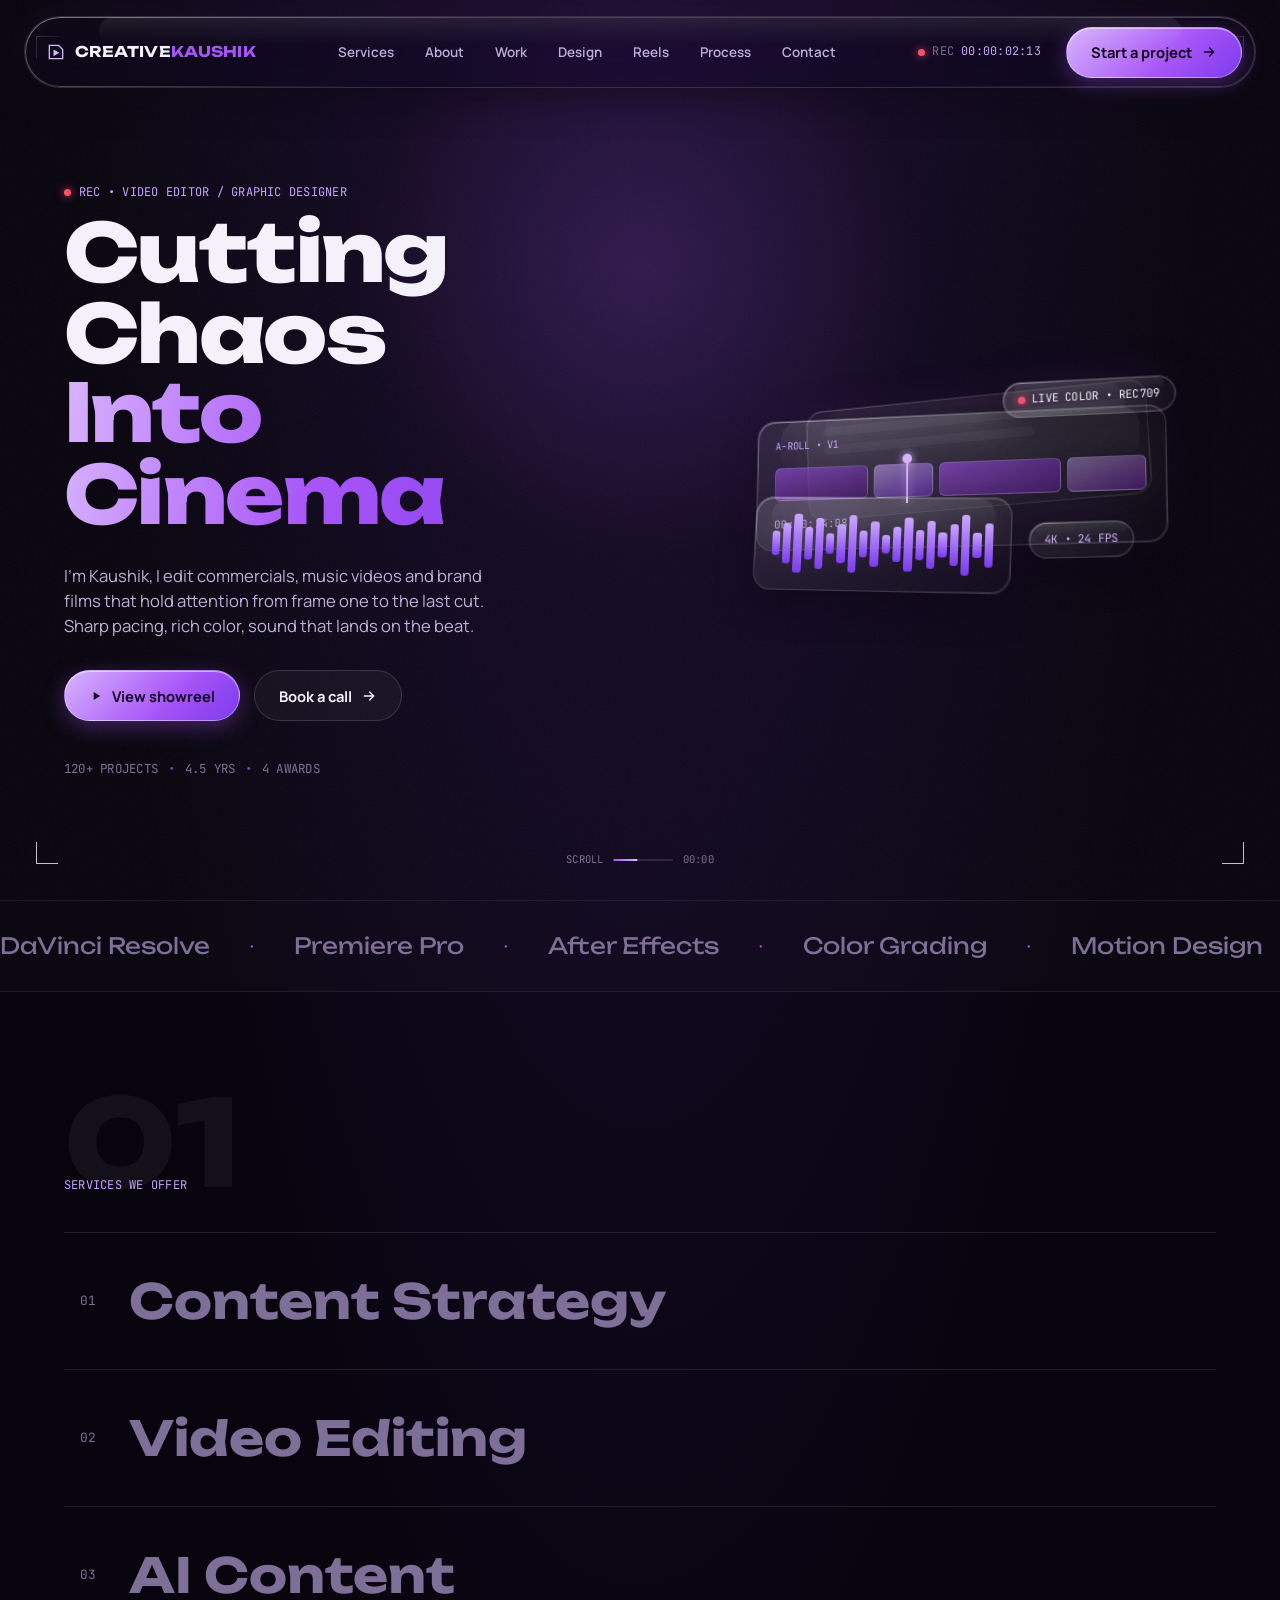
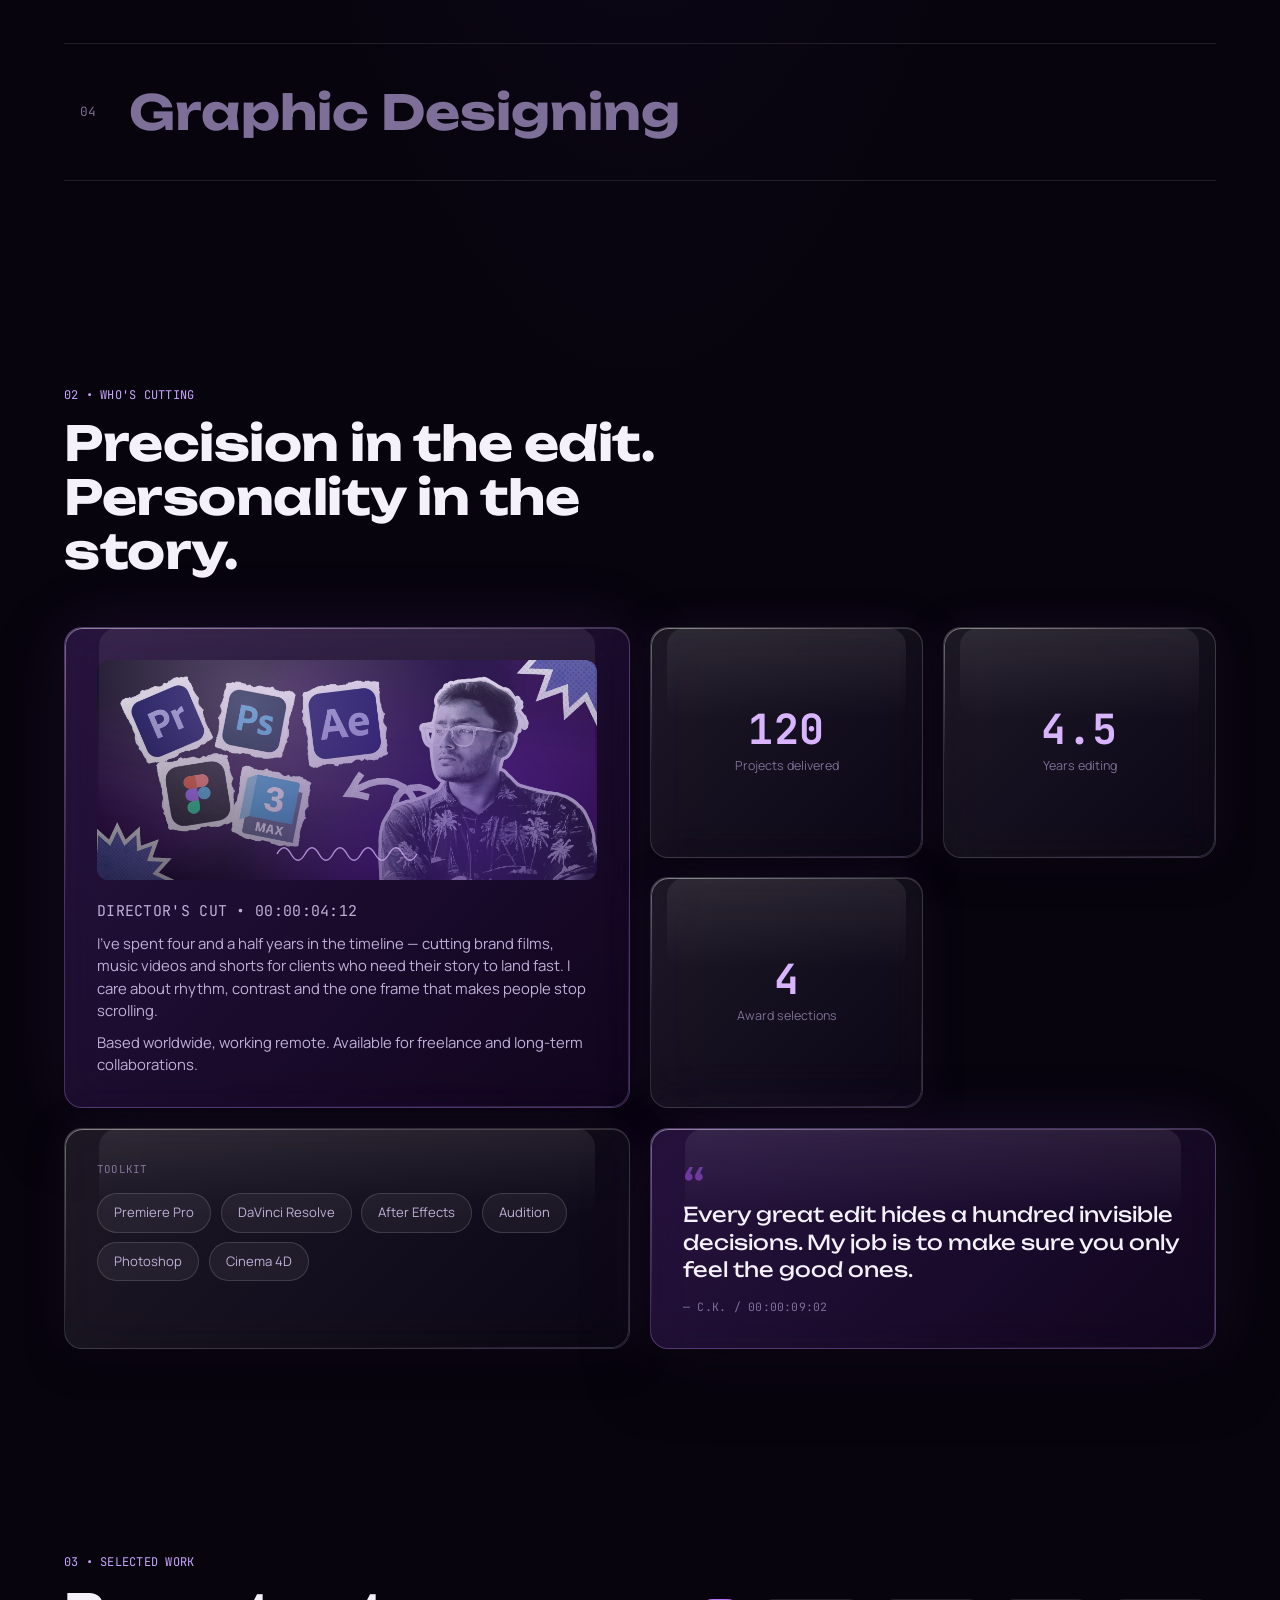
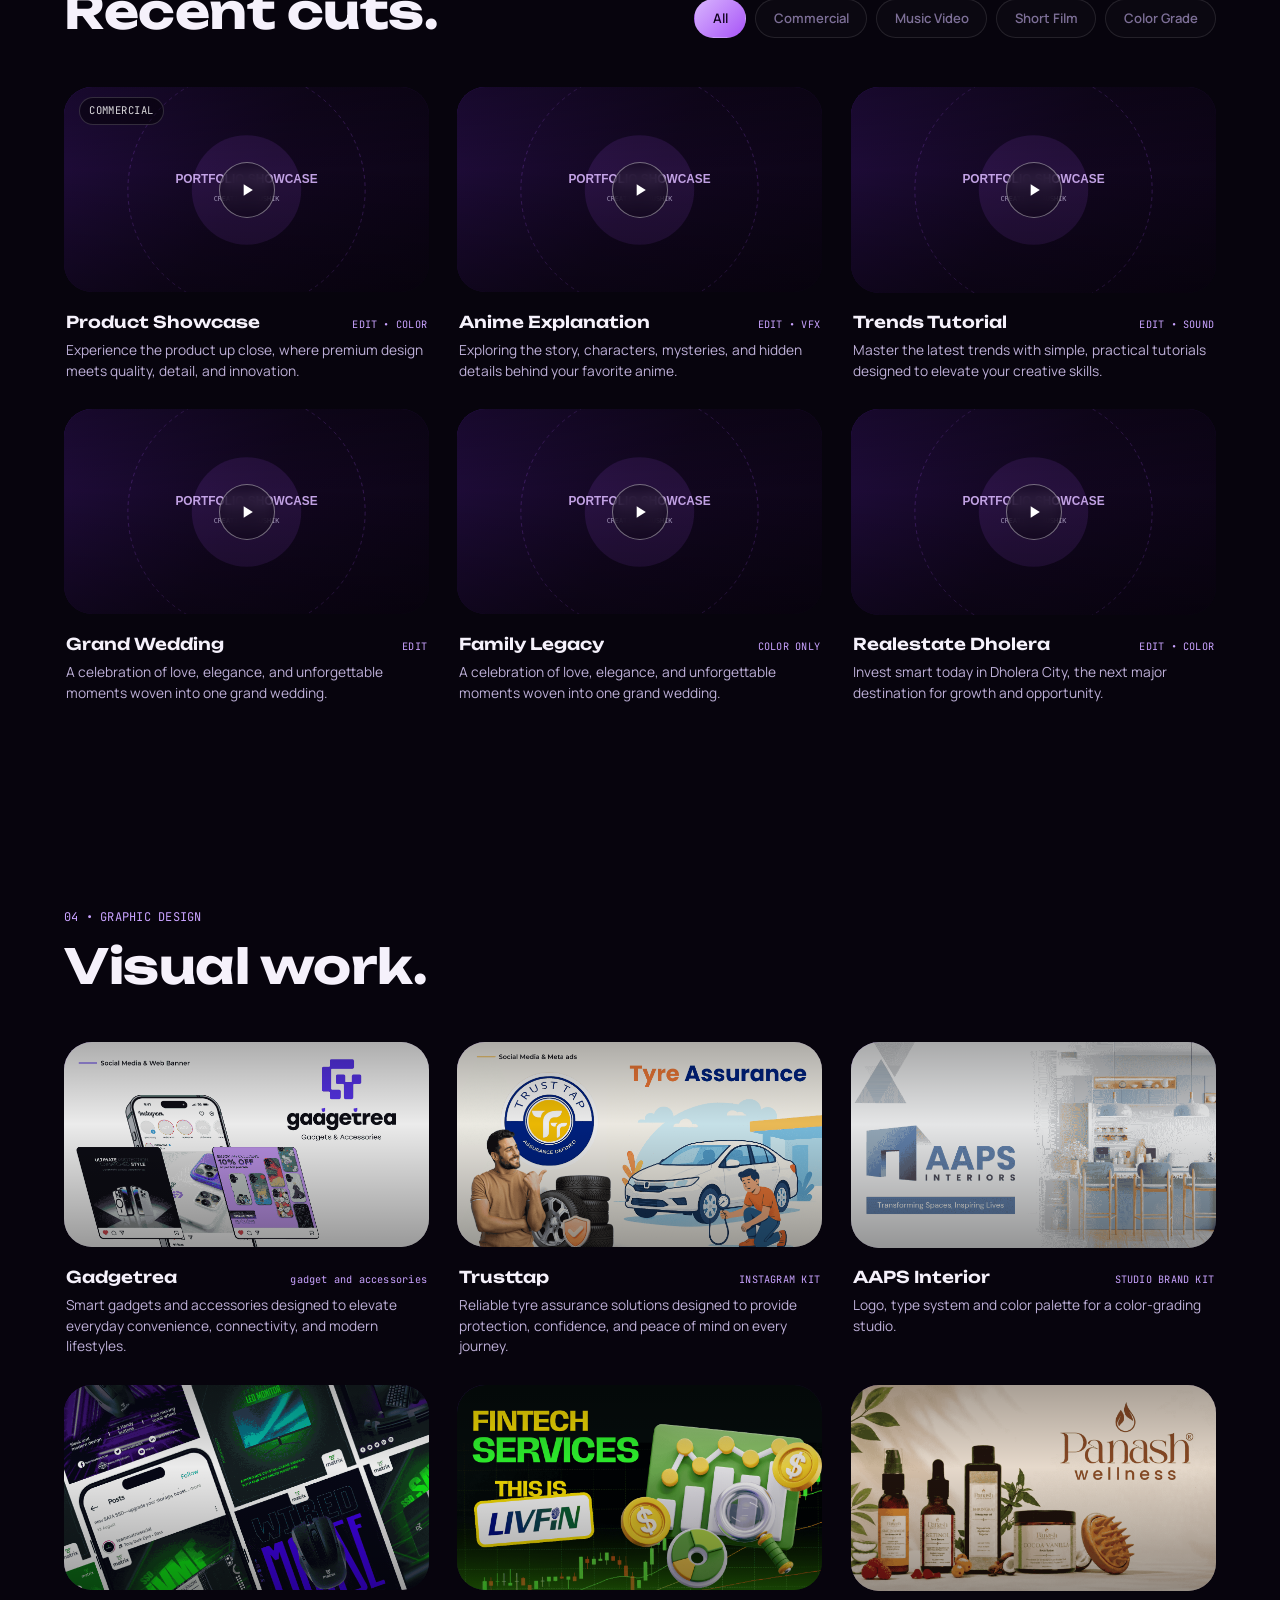
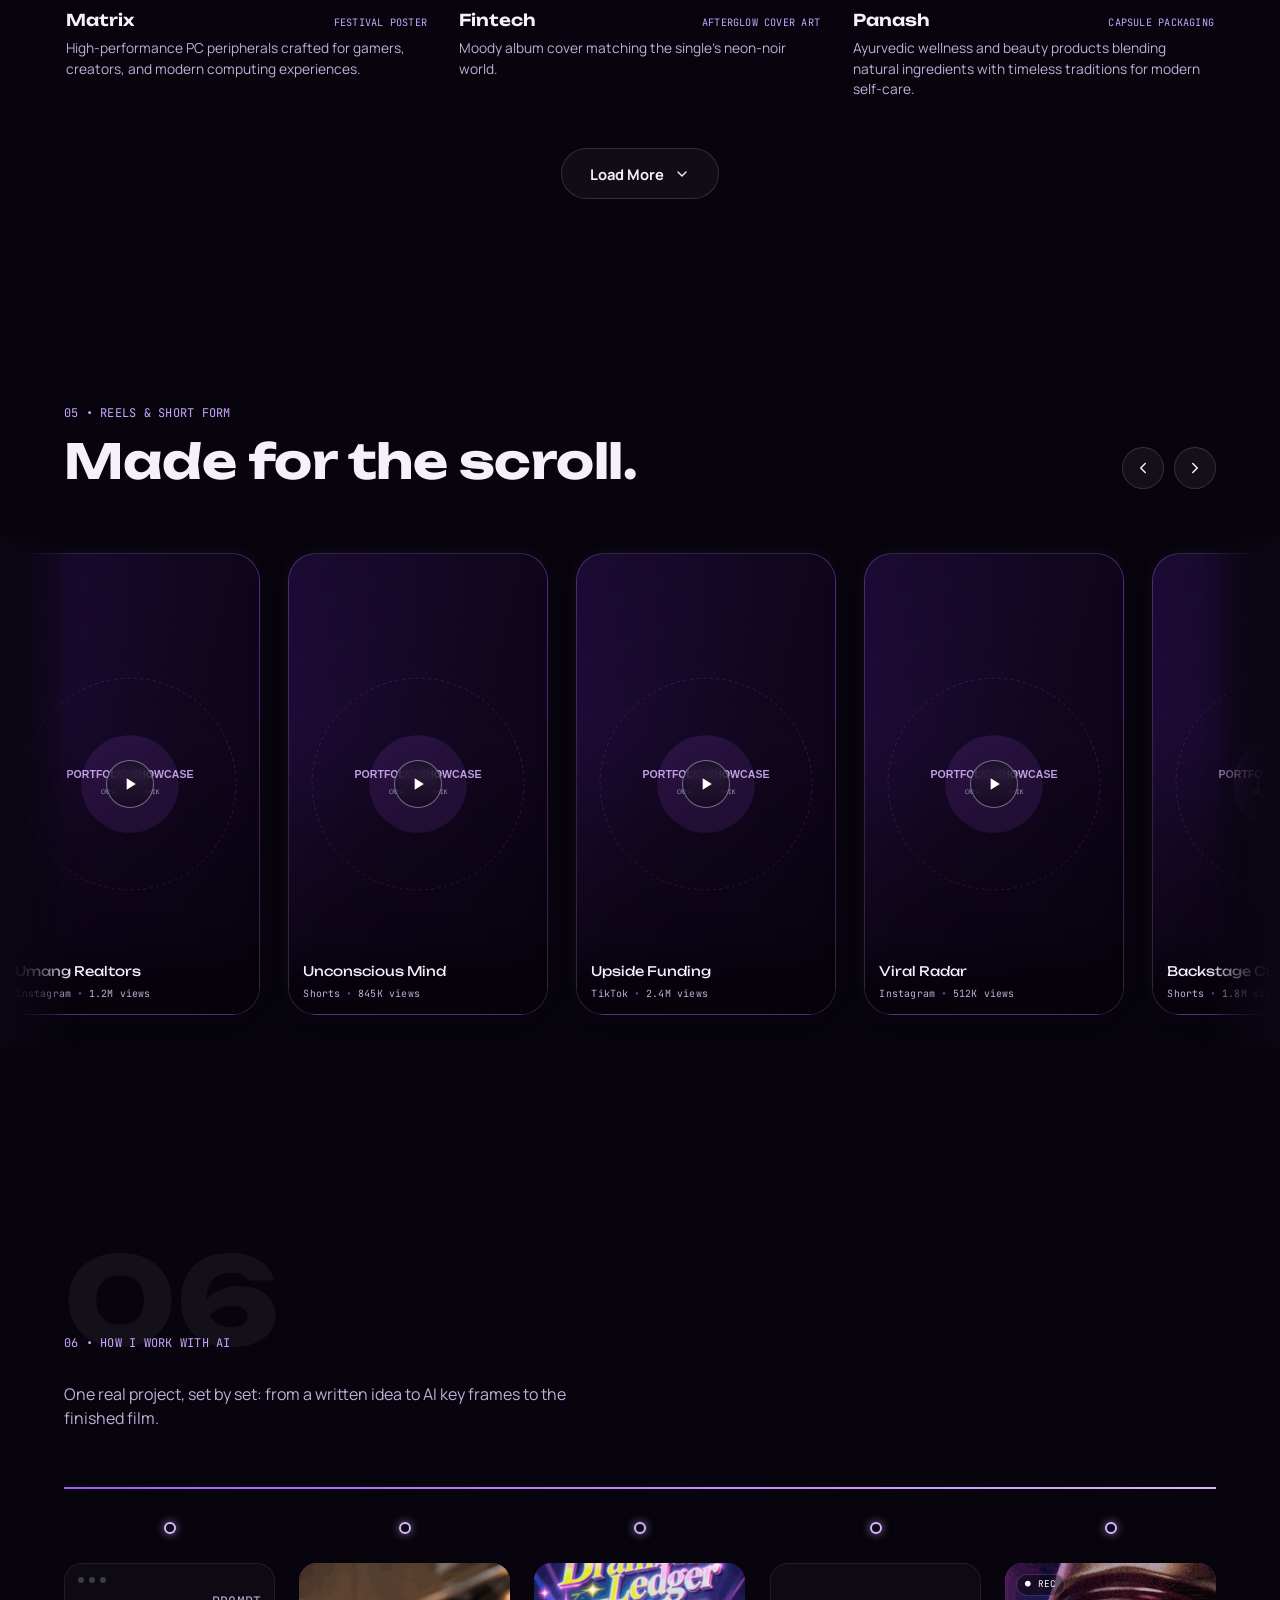
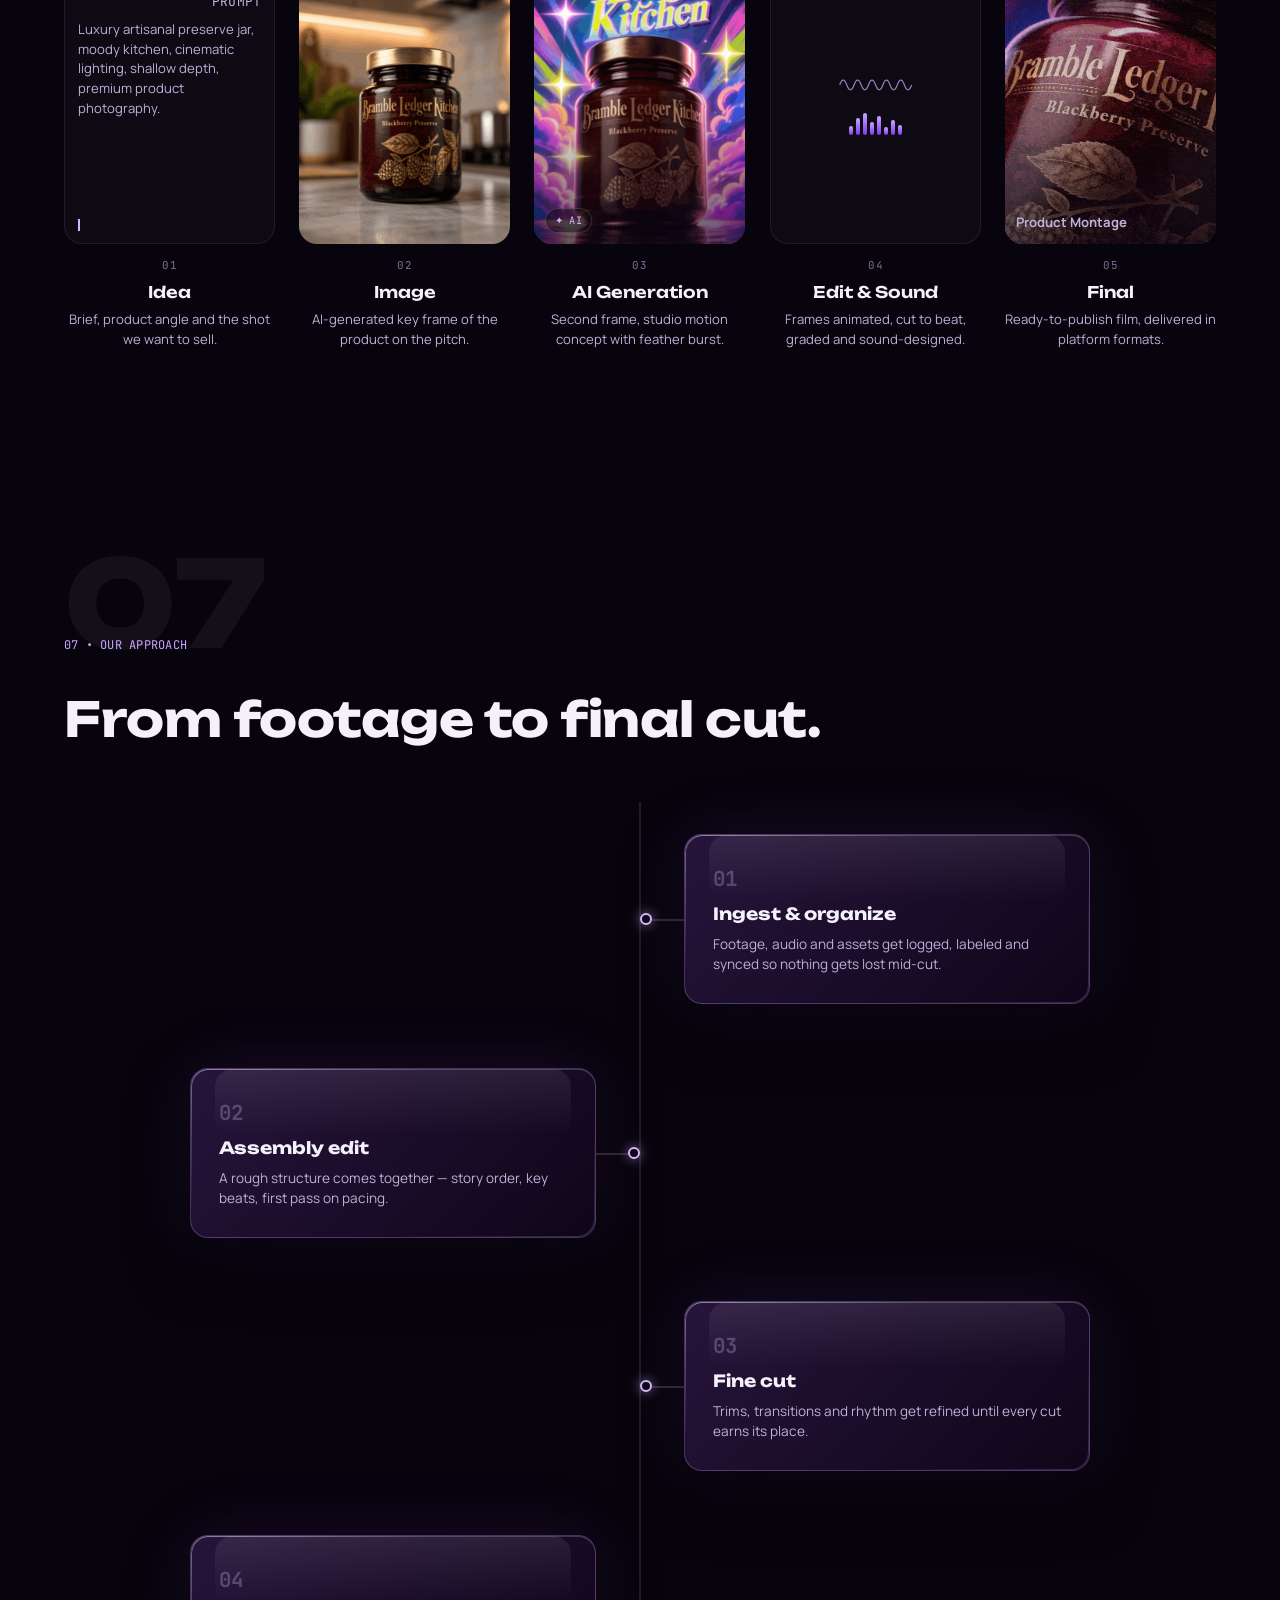
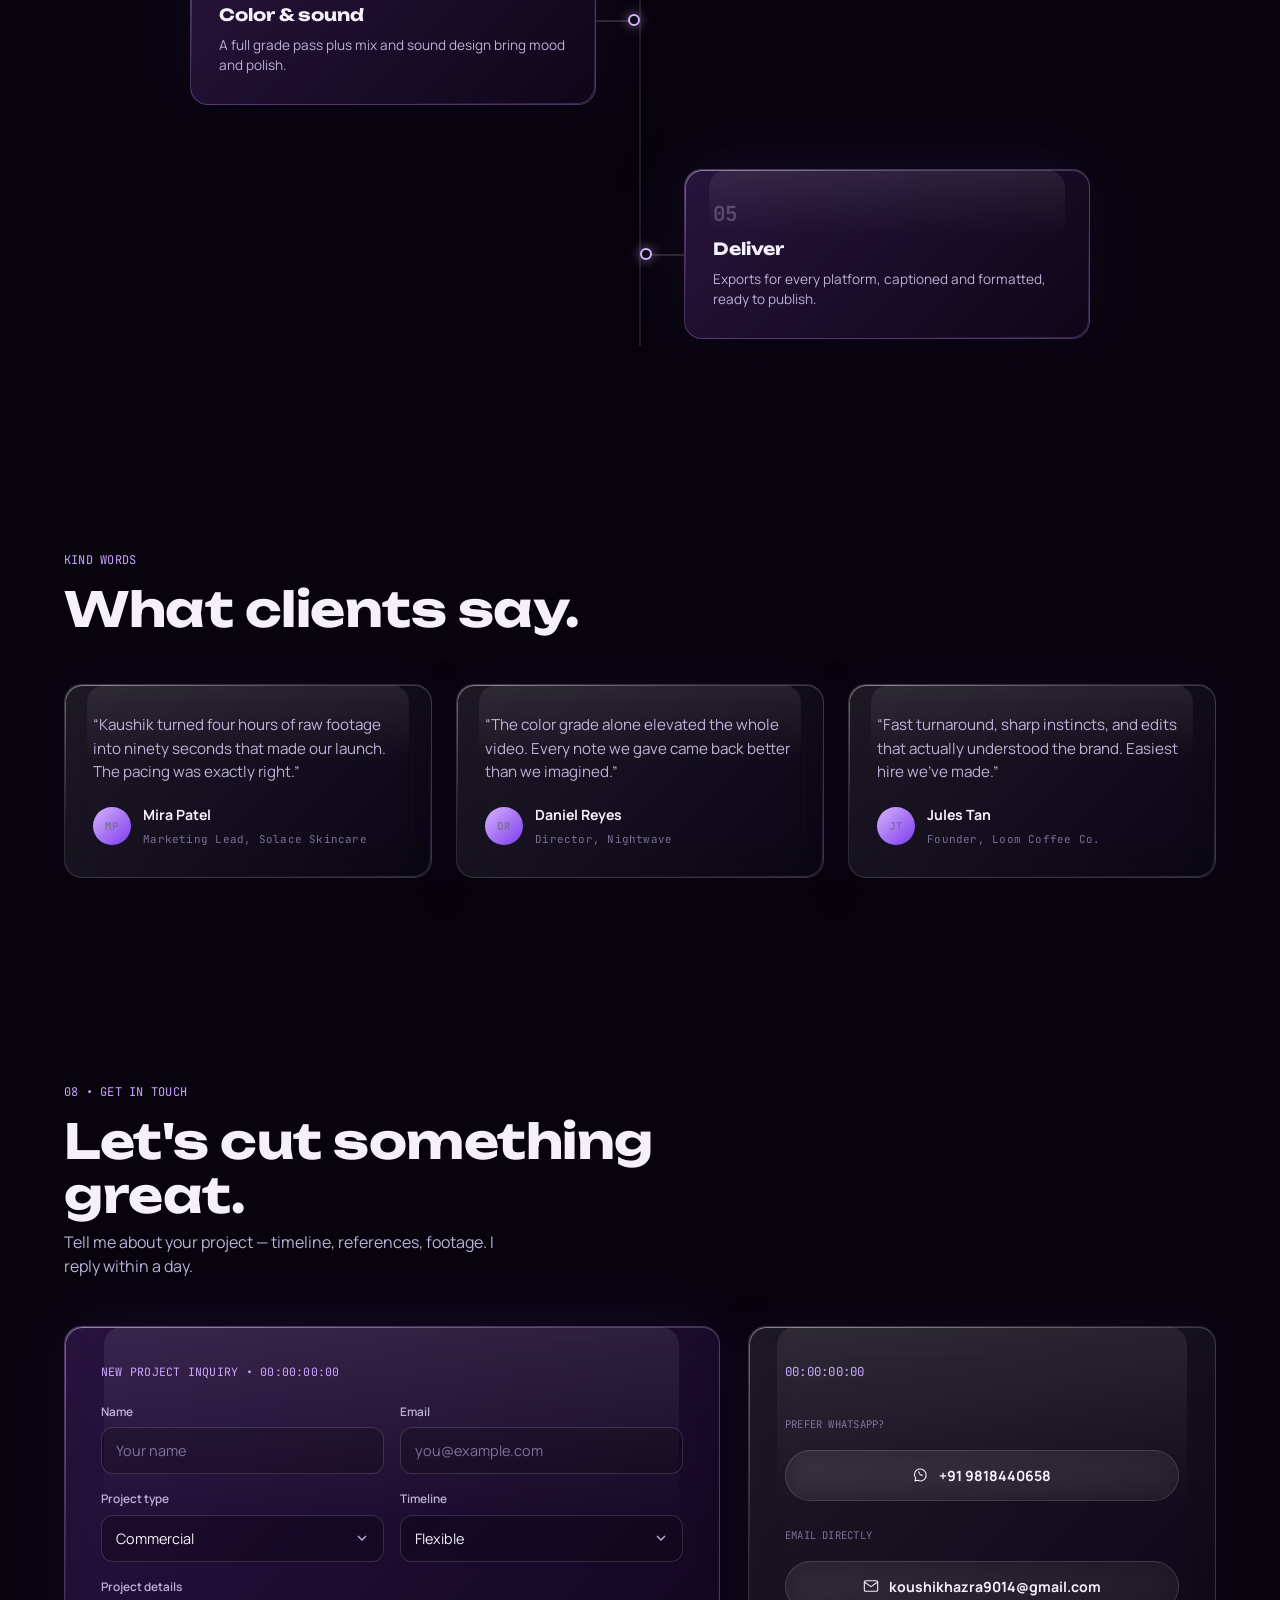
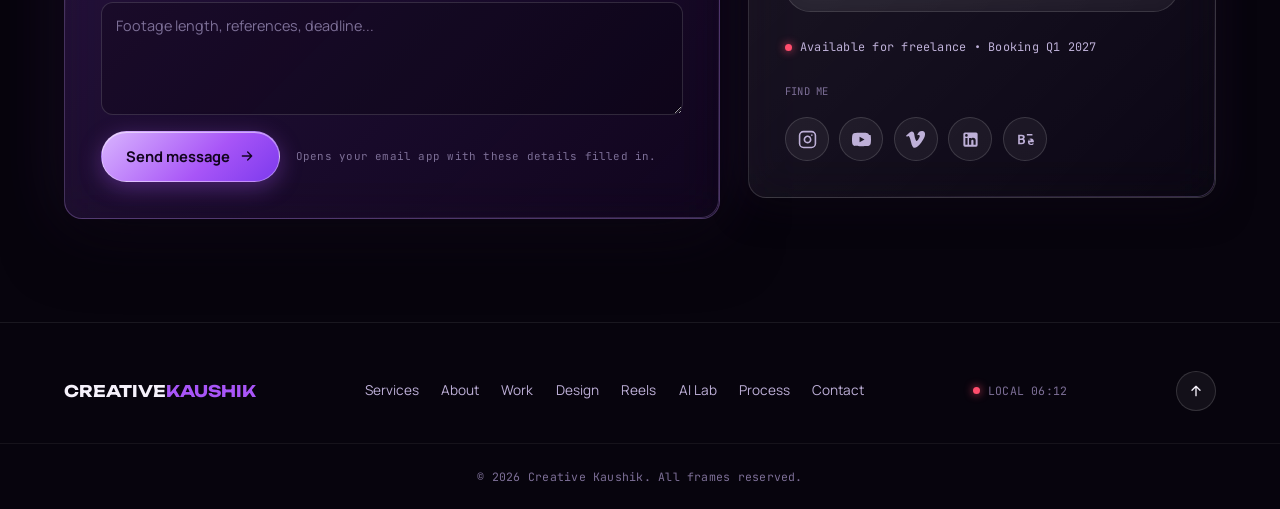
==== commit a6f33b63: "Update index.html" ====
--- a/index.html
+++ b/index.html
@@ -1088,7 +1088,7 @@
               <a aria-label="Vimeo" href="https://vimeo.com" rel="noopener" target="_blank">
                 <svg height="18" viewbox="0 0 24 24" width="18" fill="currentColor"><path d="M23.977 6.416c-.105 2.338-1.739 5.543-4.894 9.609-3.268 4.247-6.026 6.37-8.29 6.37-1.409 0-2.578-1.294-3.553-3.881L5.322 11.4C4.603 8.816 3.834 7.525 3.01 7.525c-.179 0-.806.378-1.881 1.132L0 7.197c1.185-1.044 2.351-2.084 3.501-3.128 1.574-1.409 2.75-2.158 3.528-2.245 1.836-.179 2.973.968 3.41 3.44.472 2.653.805 4.303.998 4.952.578 2.38 1.206 3.57 1.881 3.57.518 0 1.294-.749 2.327-2.245 1.033-1.496 1.59-2.617 1.671-3.364.14-1.24-.36-1.859-1.504-1.859-.553 0-1.127.123-1.721.369 1.144-3.754 3.328-5.553 6.554-5.394 2.392.115 3.526 1.621 3.412 4.519z"></path></svg>
               </a>
-              <a aria-label="LinkedIn" href="https://linkedin.com/in/creativekaushik" rel="noopener" target="_blank">
+              <a aria-label="LinkedIn" href="https://www.linkedin.com/in/creativekaushik/" rel="noopener" target="_blank">
                 <svg height="18" viewbox="0 0 24 24" width="18" fill="currentColor"><path d="M19 3a2 2 0 0 1 2 2v14a2 2 0 0 1-2 2H5a2 2 0 0 1-2-2V5a2 2 0 0 1 2-2h14m-.5 15.5v-5.3a3.26 3.26 0 0 0-3.26-3.26c-.85 0-1.84.52-2.28 1.3v-1.11h-2.79v8.37h2.79v-4.93c0-.77.62-1.4 1.39-1.4a1.4 1.4 0 0 1 1.4 1.4v4.93h2.75M6.88 8.56a1.68 1.68 0 0 0 1.68-1.68c0-.93-.75-1.69-1.68-1.69a1.69 1.69 0 0 0-1.69 1.69c0 .93.76 1.68 1.69 1.68m1.39 9.94v-8.37H5.5v8.37h2.77z"></path></svg>
               </a>
               <a aria-label="Behance" href="https://behance.net" rel="noopener" target="_blank">
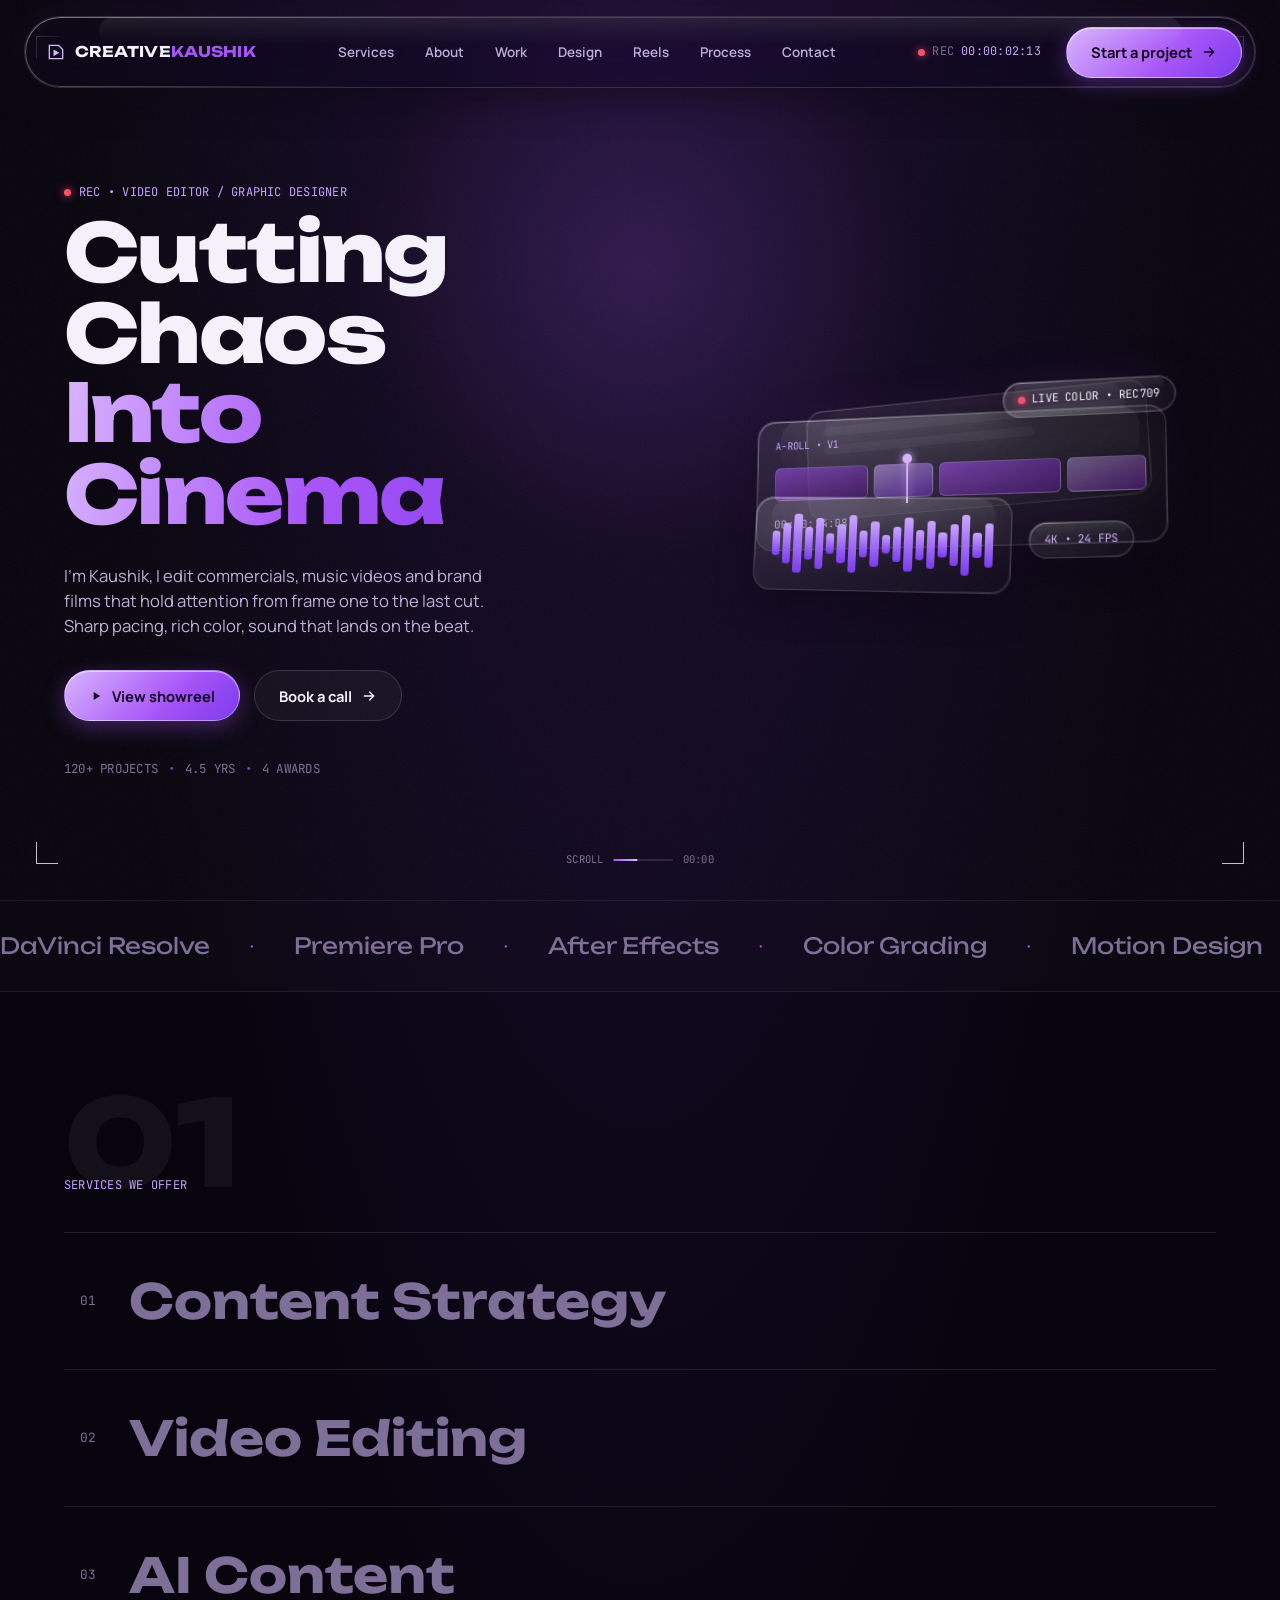
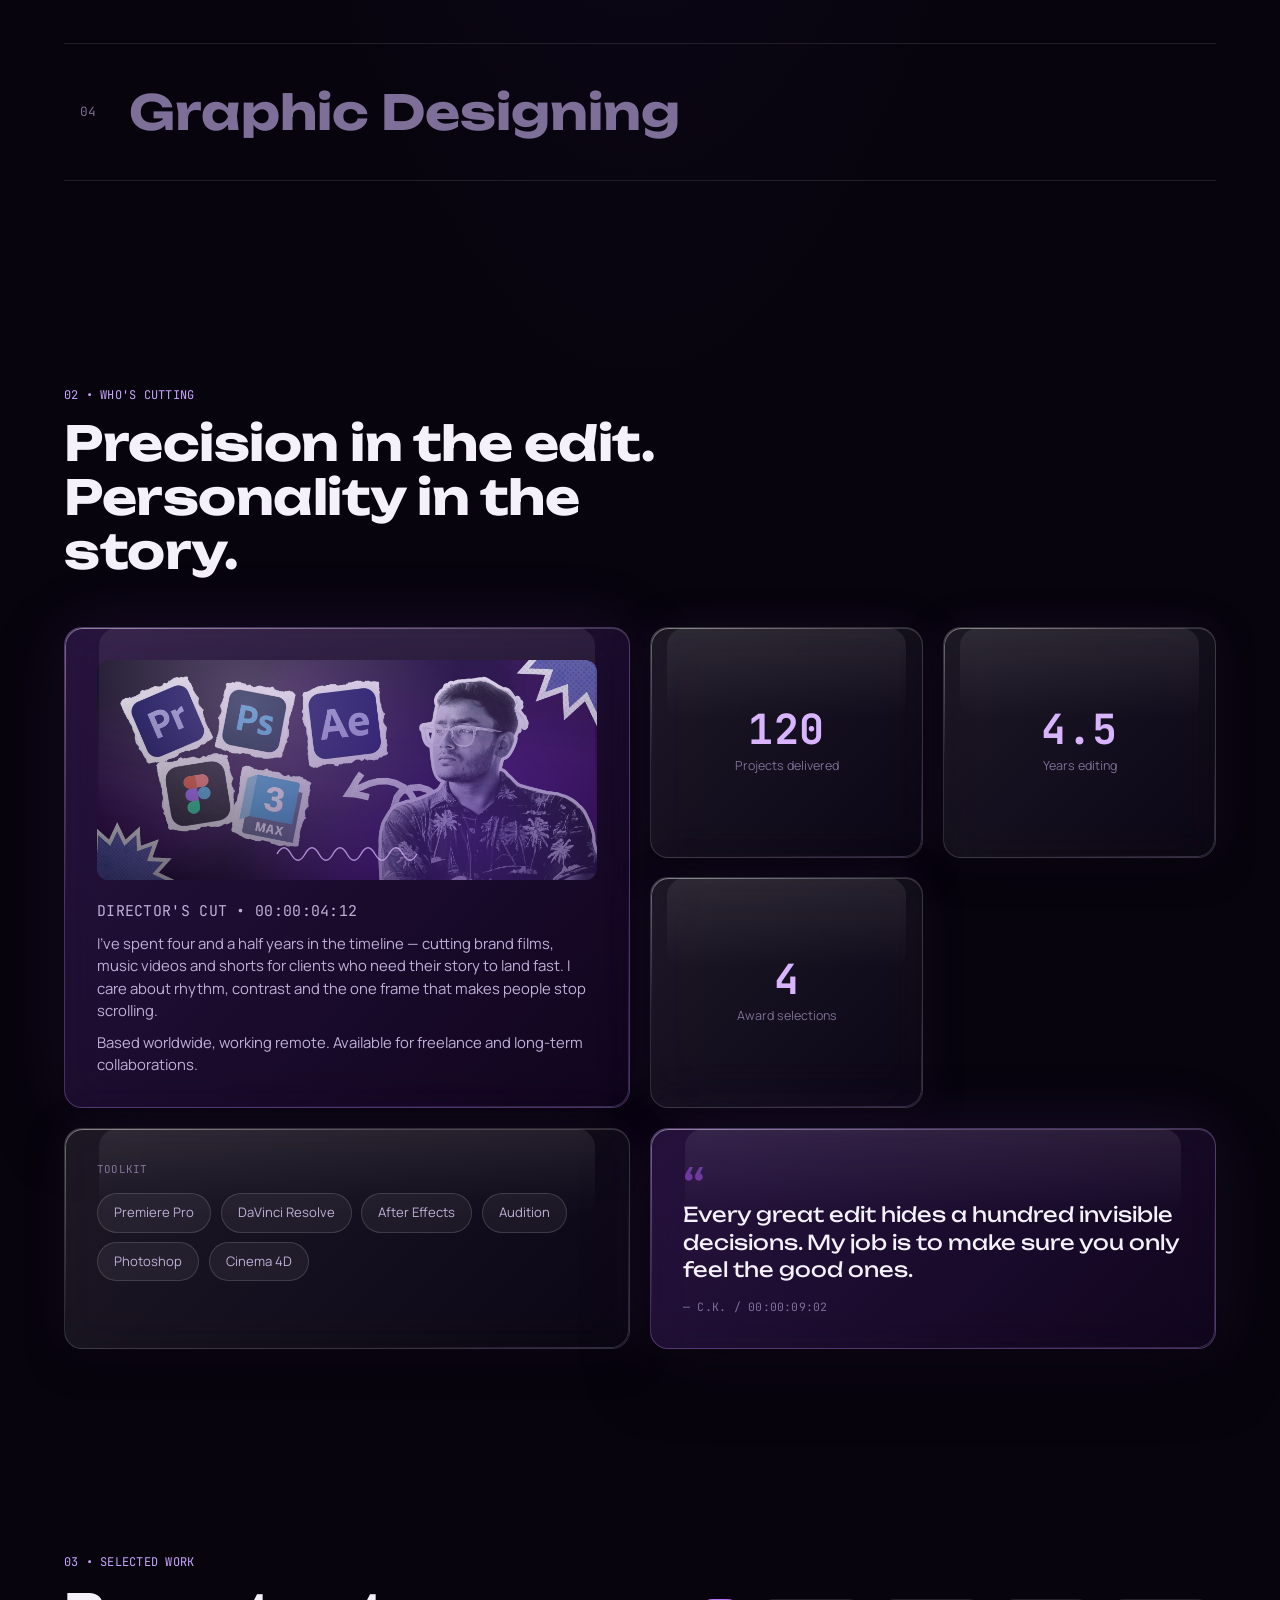
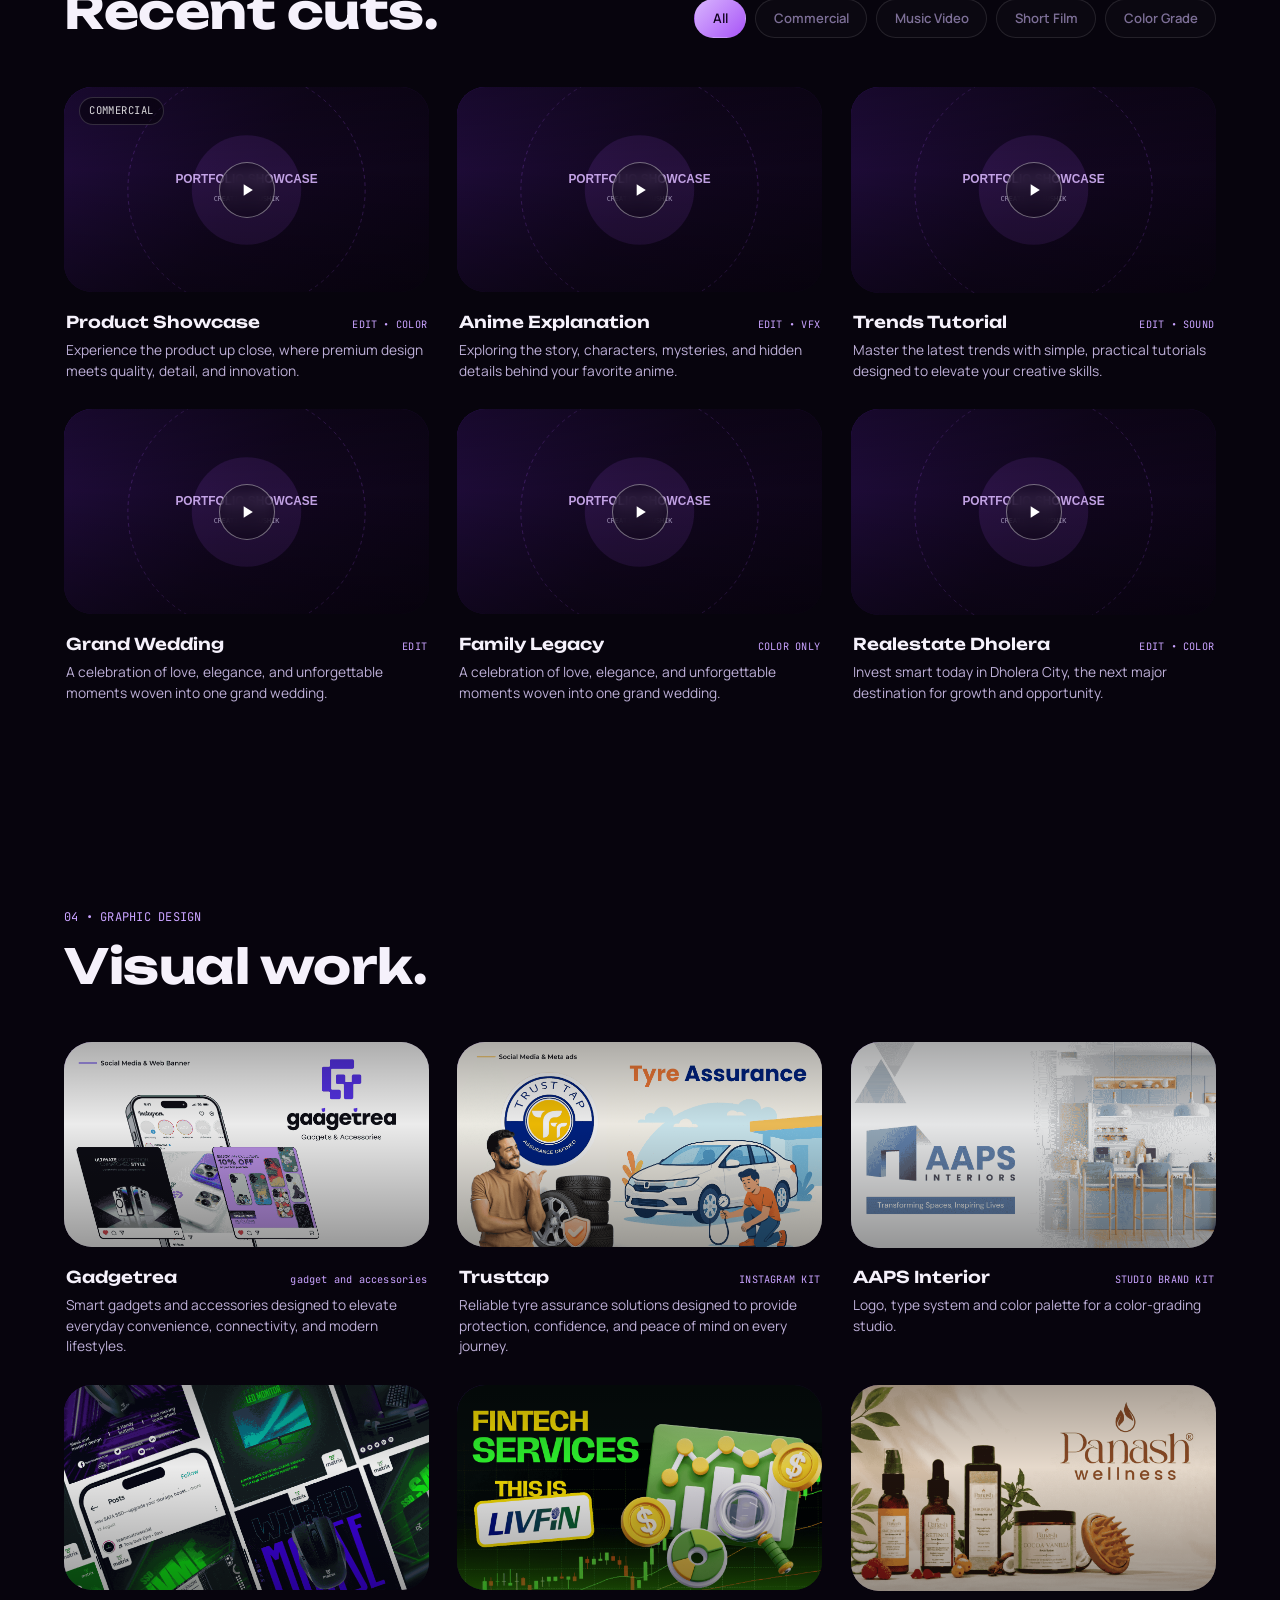
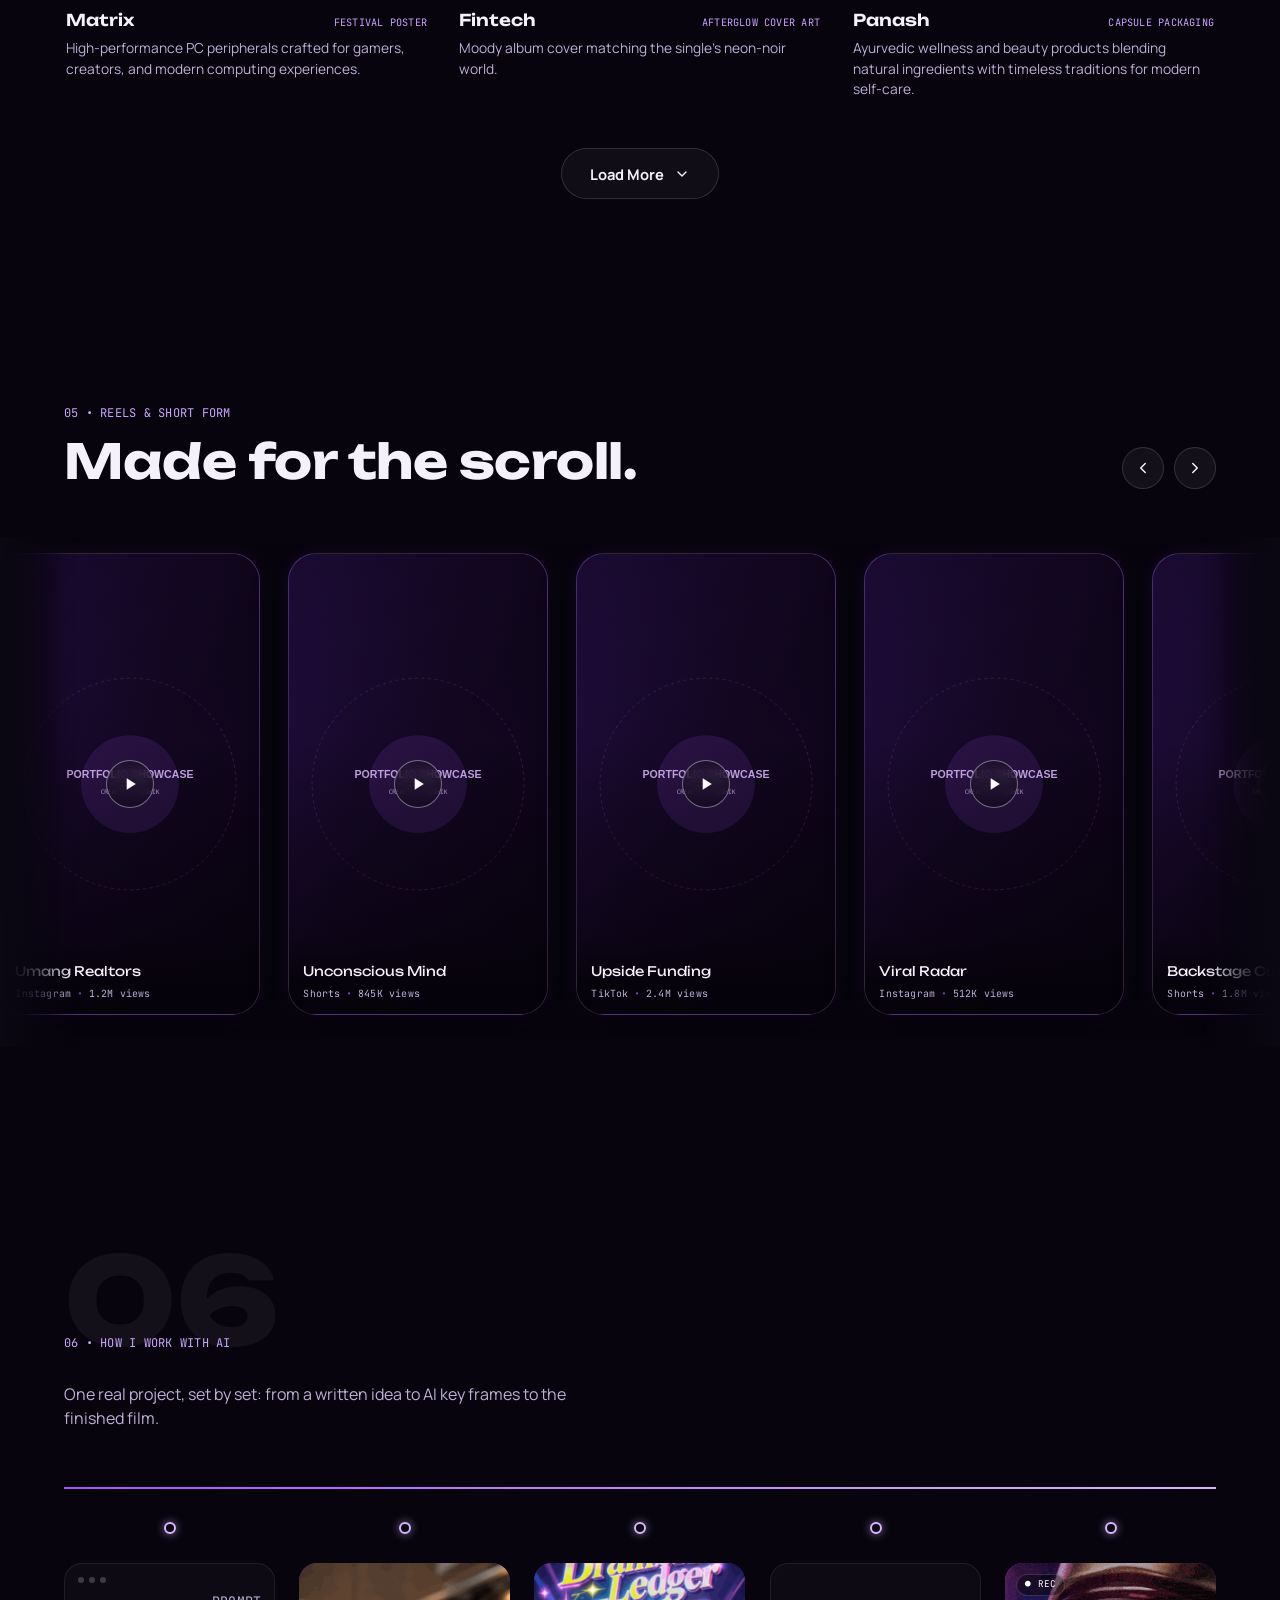
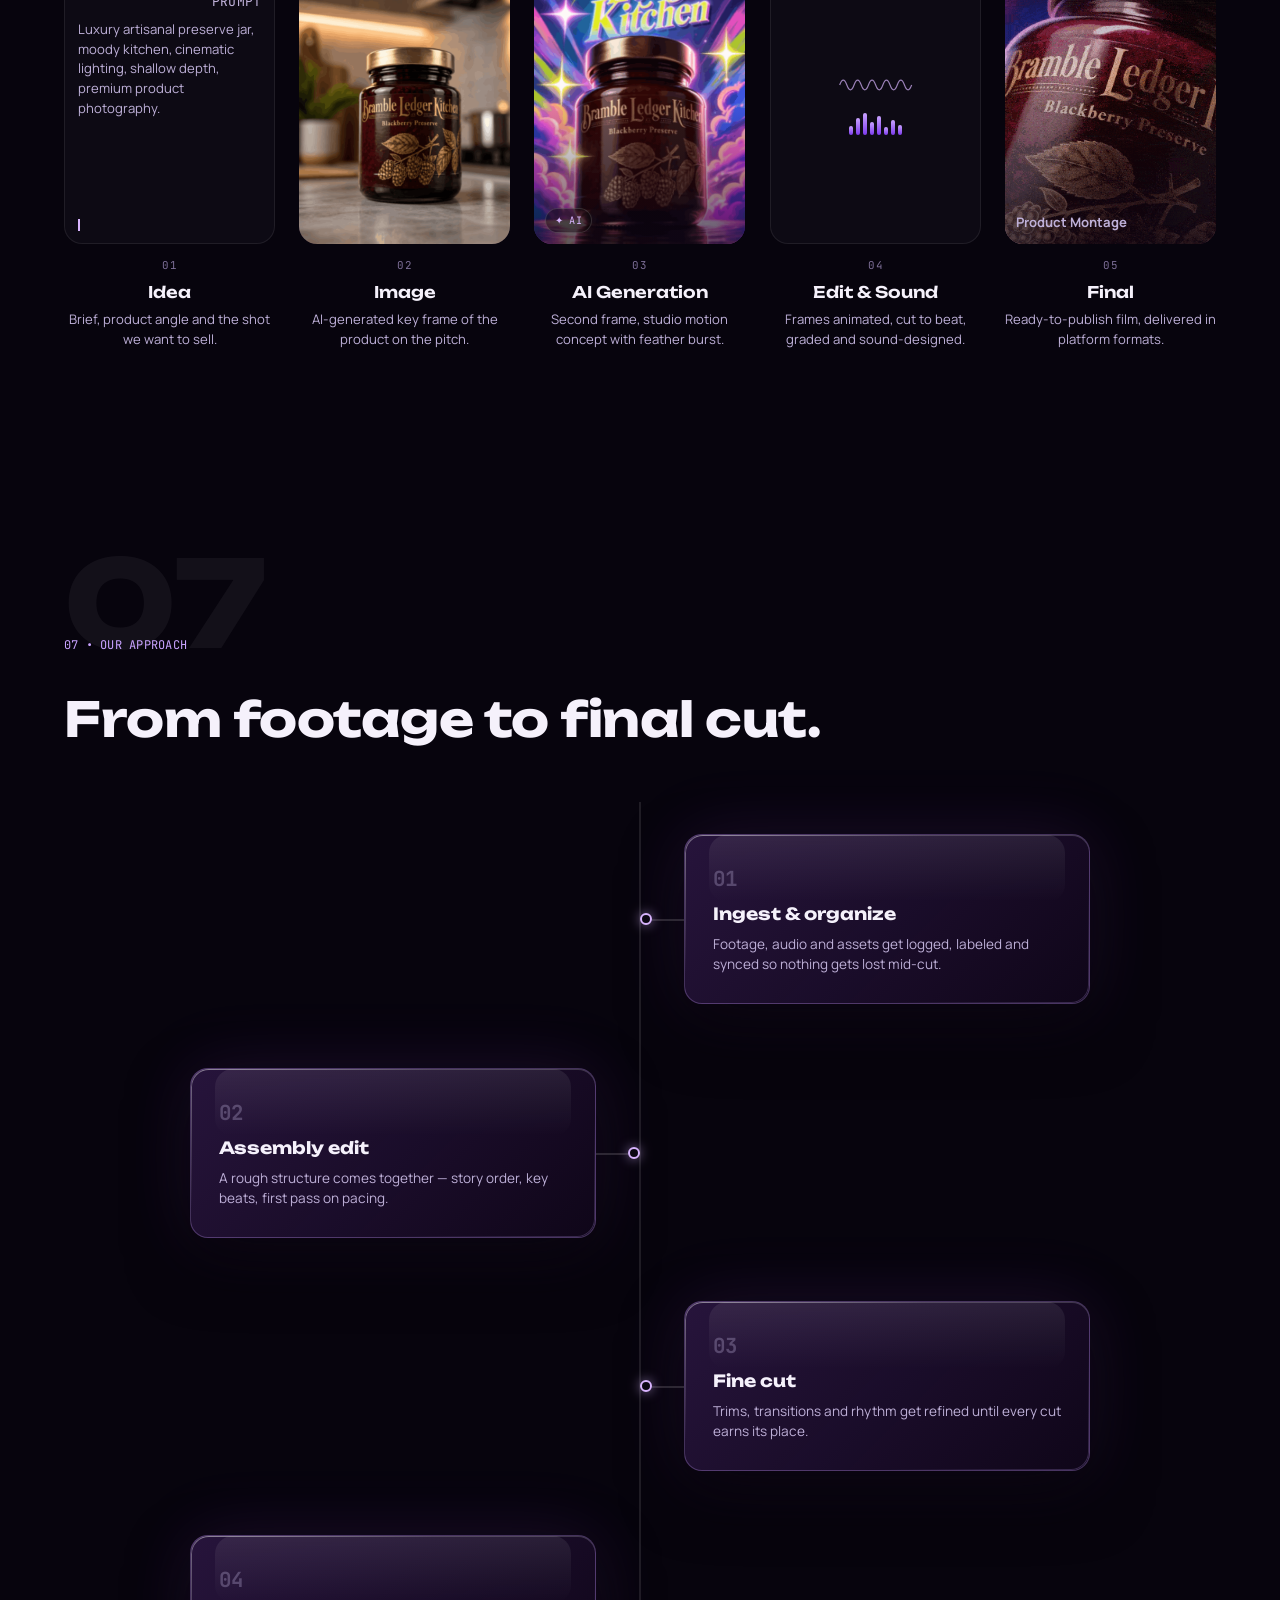
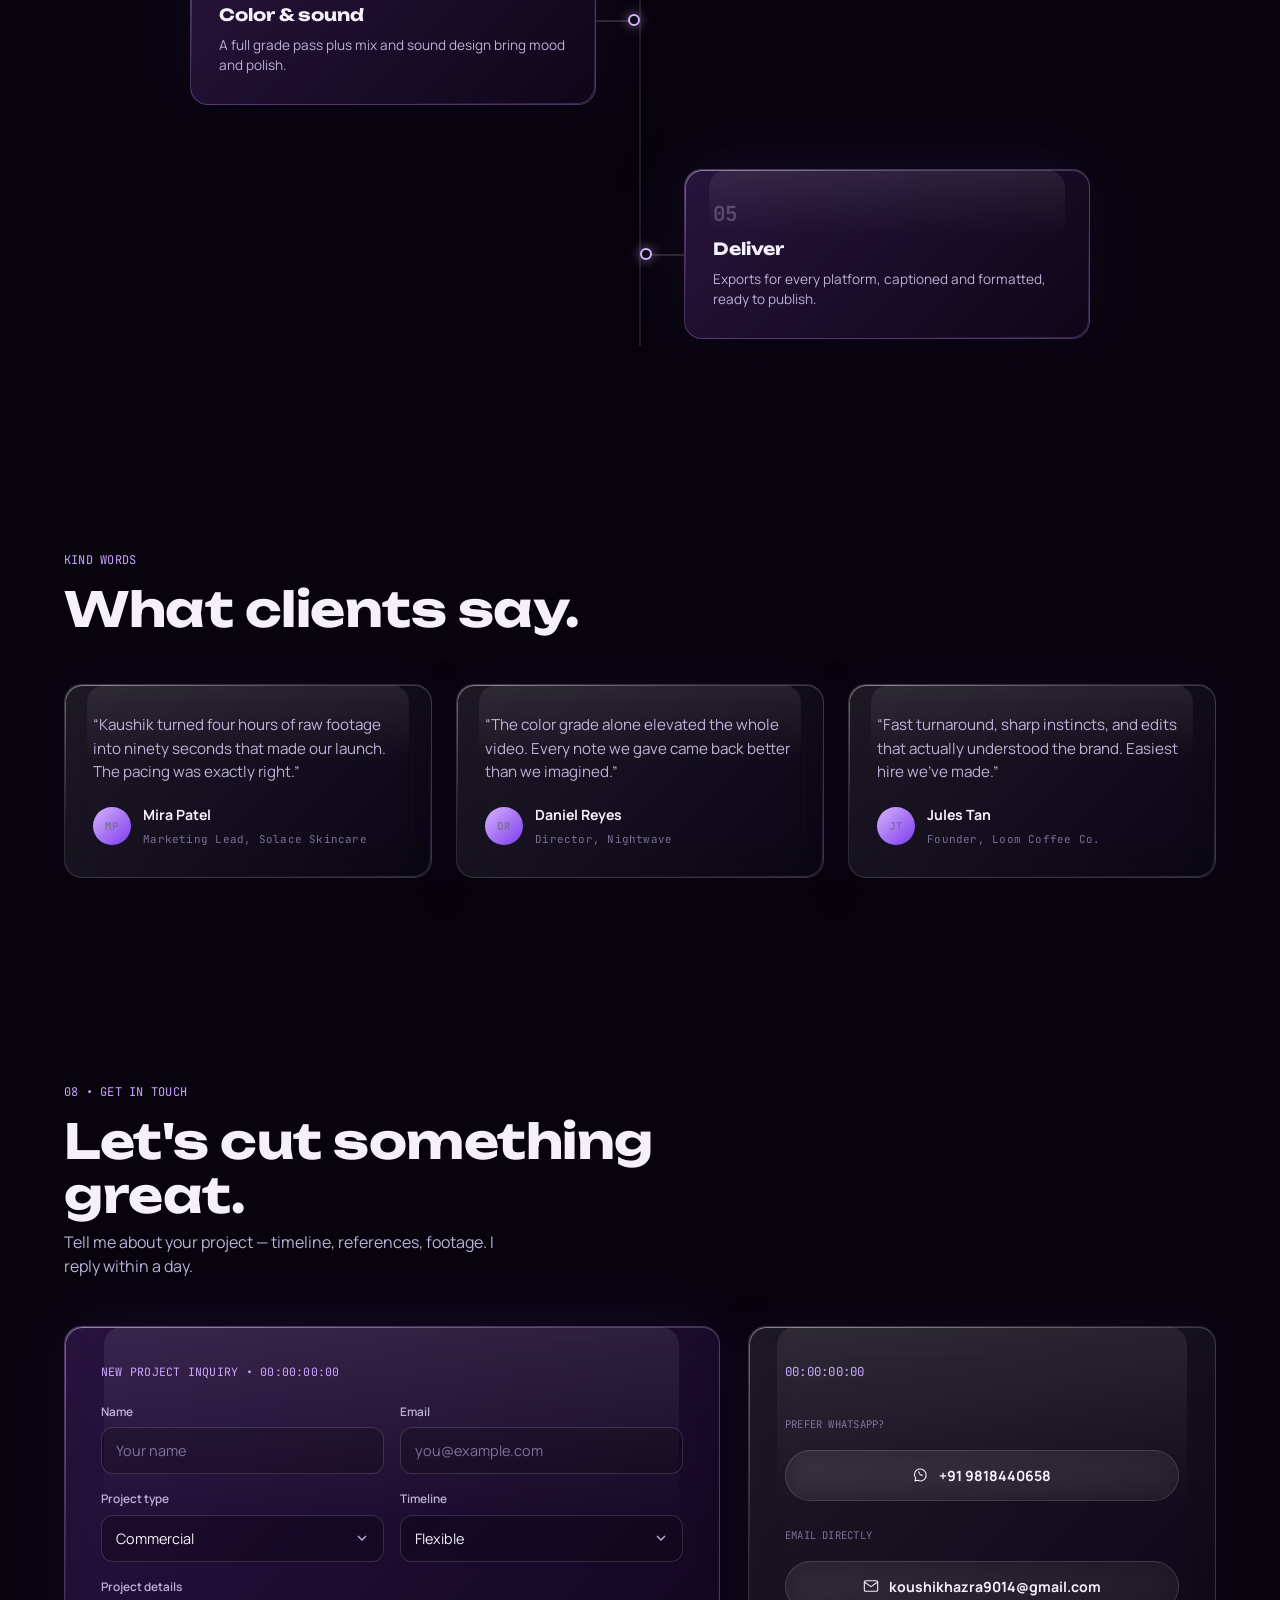
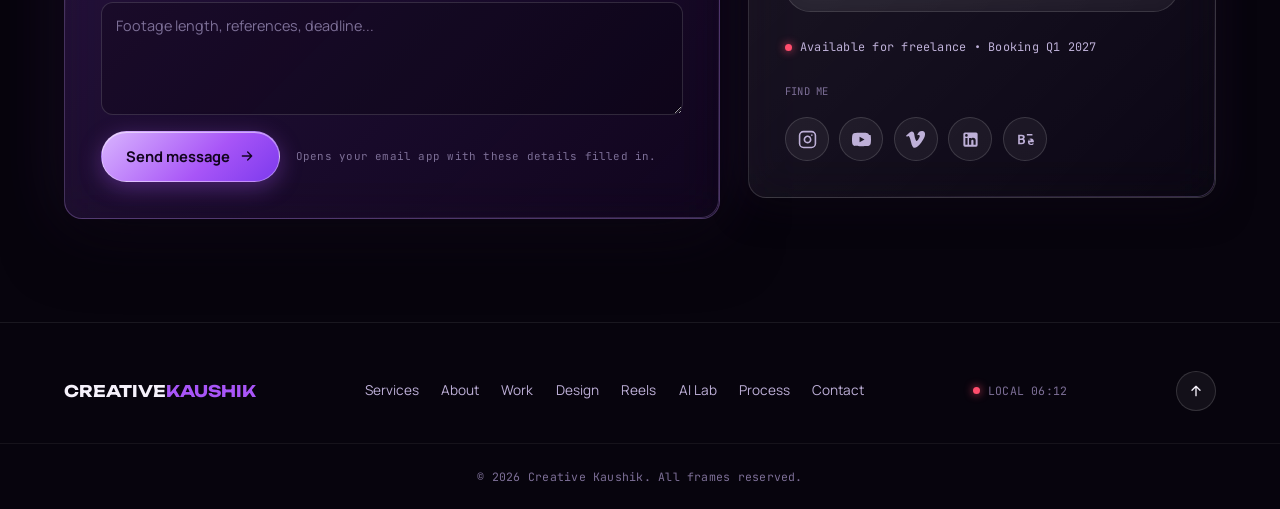
==== commit 5bb82ed9: "Update index.html" ====
--- a/index.html
+++ b/index.html
@@ -3,6 +3,7 @@
 <head>
   <meta charset="utf-8"/>
   <meta content="width=device-width, initial-scale=1.0" name="viewport"/>
+  <link rel="icon" href="Assets/Ai/favicon.ico" type="image/x-icon">
   <title>Creative Kaushik — Video Editor &amp; Graphic Designer</title>
   <meta content="Creative Kaushik is a video editor and colorist crafting commercials, music videos, short films and reels with sharp pacing and rich color." name="description"/>
   <link href="https://fonts.googleapis.com" rel="preconnect"/>
